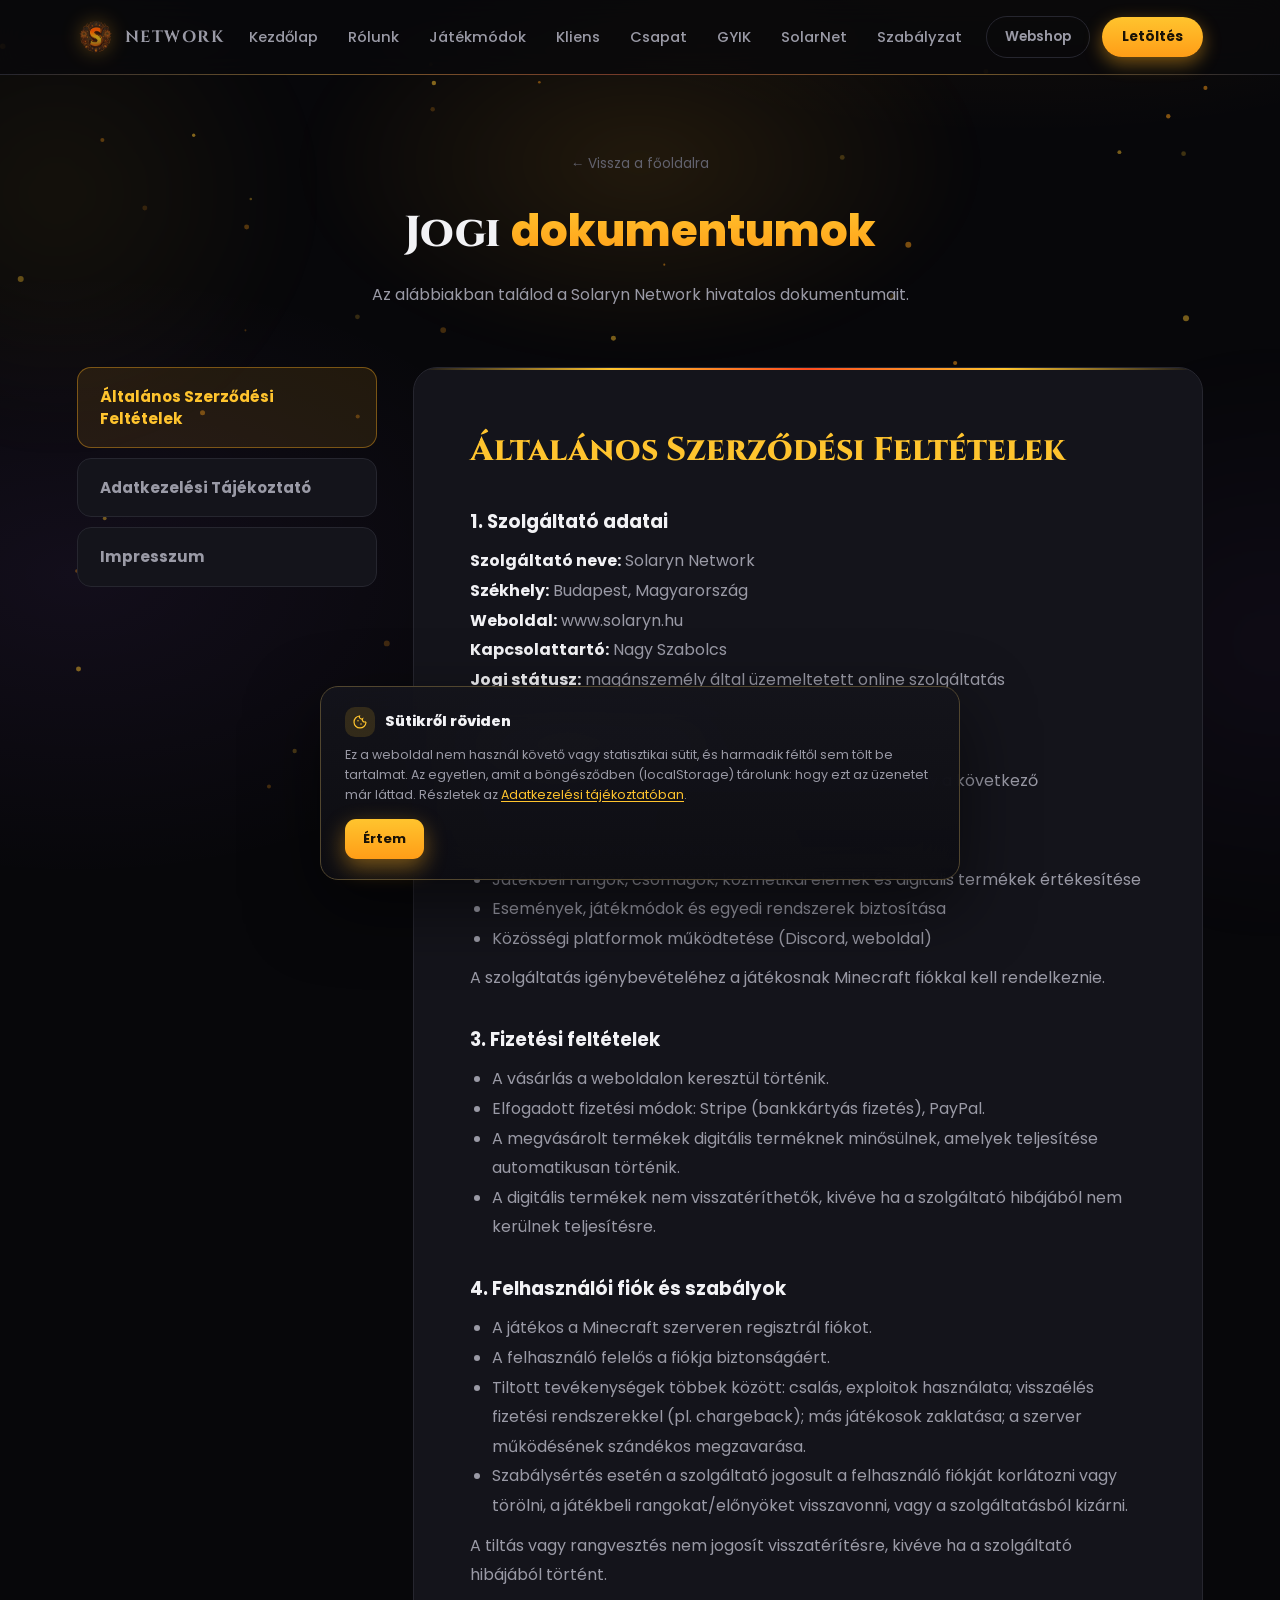
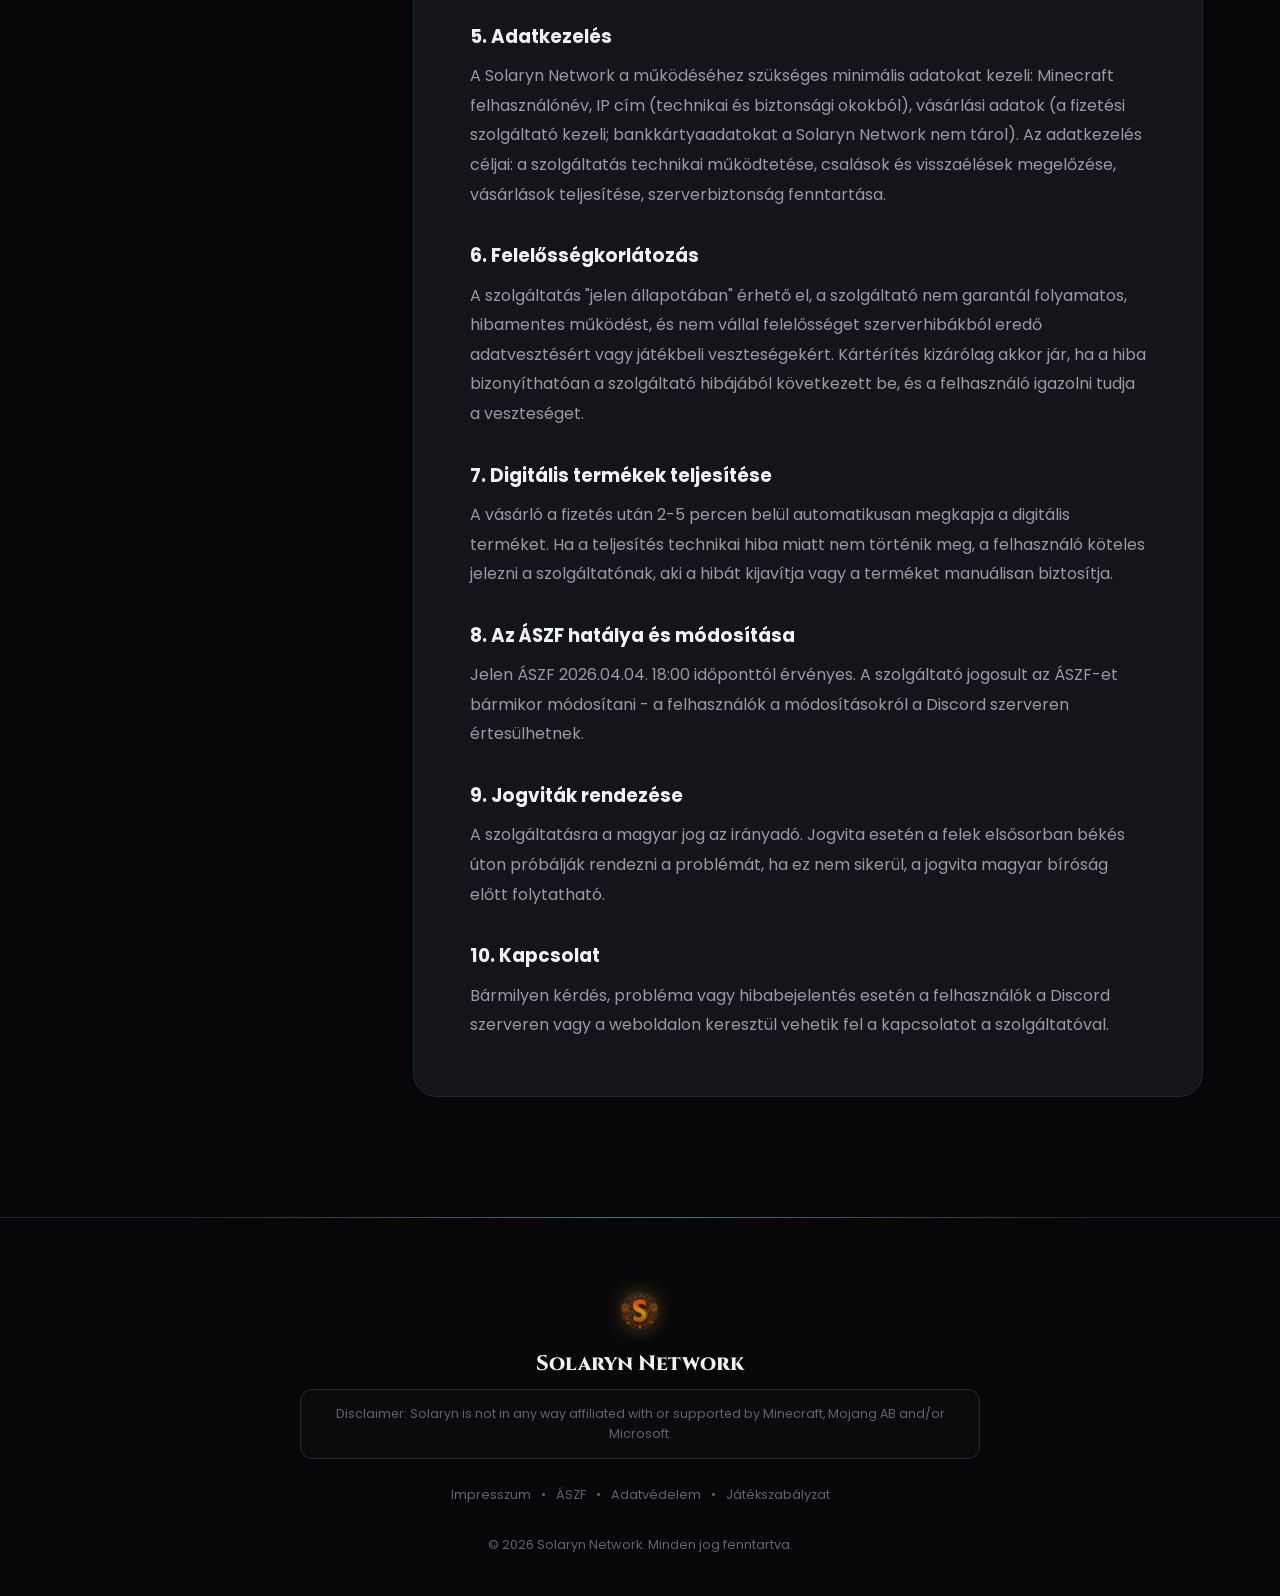
==== jogi/index.html @ 9a59a78b "Add files via upload" ====
<!DOCTYPE html>
<html lang="hu">

<head>
    <meta charset="UTF-8">
    <meta http-equiv="Content-Security-Policy" content="default-src 'self'; script-src 'self'; style-src 'self' 'unsafe-inline'; img-src 'self' data: blob: https://api.overclockgame.hu:8908; connect-src 'self' https://api.overclockgame.hu:8908; font-src 'self'; frame-src 'none'; object-src 'none'; base-uri 'self'; form-action 'self'; upgrade-insecure-requests">
    <meta name="referrer" content="strict-origin-when-cross-origin">
    <meta name="viewport" content="width=device-width, initial-scale=1.0, viewport-fit=cover">

    <title>Jogi dokumentumok - Solaryn Network</title>
    <meta name="description" content="Solaryn Network - Általános Szerződési Feltételek, Adatkezelési Tájékoztató és Impresszum.">
    <meta name="author" content="Solaryn Network">
    <meta name="theme-color" content="#07070a">
    <meta name="color-scheme" content="dark">
    <meta name="robots" content="index, follow, max-image-preview:large">
    <link rel="canonical" href="https://solaryn.hu/jogi/">

    <link rel="icon" type="image/png" href="../assets/solaryn-icon.png">
    <link rel="apple-touch-icon" href="../assets/solaryn-icon.png">
    <link rel="manifest" href="../site.webmanifest">

    <meta property="og:type" content="website">
    <meta property="og:site_name" content="Solaryn Network">
    <meta property="og:locale" content="hu_HU">
    <meta property="og:url" content="https://solaryn.hu/jogi/">
    <meta property="og:title" content="Jogi dokumentumok - Solaryn Network">
    <meta property="og:description" content="Solaryn Network - Általános Szerződési Feltételek, Adatkezelési Tájékoztató és Impresszum.">
    <meta property="og:image" content="https://solaryn.hu/assets/solaryn-wordmark.png">
    <meta property="og:image:alt" content="Solaryn Network">
    <meta name="twitter:card" content="summary_large_image">
    <meta name="twitter:title" content="Jogi dokumentumok - Solaryn Network">
    <meta name="twitter:description" content="Solaryn Network - Általános Szerződési Feltételek, Adatkezelési Tájékoztató és Impresszum.">
    <meta name="twitter:image" content="https://solaryn.hu/assets/solaryn-wordmark.png">

    <link rel="stylesheet" href="../style.css">
    <link rel="stylesheet" href="../ui.css">
    <link rel="stylesheet" href="../assets/fonts/fonts.css">
</head>

<body>
    <a class="skip-link" href="#main-content">Ugrás a tartalomra</a>
    <div class="scroll-progress"></div>
    <canvas class="particle-canvas" id="particleCanvas" aria-hidden="true"></canvas>

    <nav>
        <a href="../#kezdolap" class="logo">
            <img src="../assets/solaryn-icon.png" alt="Solaryn" class="logo-icon">
            <span class="logo-word">Network</span>
        </a>
        <ul class="nav-links">
            <li><a href="../#kezdolap">Kezdőlap</a></li>
            <li><a href="../#rolunk">Rólunk</a></li>
            <li><a href="../#jatekmodok">Játékmódok</a></li>
            <li><a href="../#kliens">Kliens</a></li>
            <li><a href="../#csapat">Csapat</a></li>
            <li><a href="../#gyik">GYIK</a></li>
            <li><a href="../solarnet/">SolarNet</a></li>
            <li><a href="../szabalyzat/">Szabályzat</a></li>
        </ul>
        <div class="nav-actions">
            <a href="https://center.solaryn.hu" class="btn-outline-nav">Webshop</a>
            <a href="../#kliens" class="btn-nav-download">Letöltés</a>
        </div>
    </nav>

    <section id="main-content" class="subpage-hero">
        <a href="../" class="back-home">← Vissza a főoldalra</a>
        <h1>Jogi <span class="highlight">dokumentumok</span></h1>
        <p>Az alábbiakban találod a Solaryn Network hivatalos dokumentumait.</p>
    </section>

    <section class="legal-page">
        <div class="legal-layout">
            <div class="legal-sidebar">
                <button class="legal-tab active" data-legal="aszf">Általános Szerződési Feltételek</button>
                <button class="legal-tab" data-legal="adatkezeles">Adatkezelési Tájékoztató</button>
                <button class="legal-tab" data-legal="impresszum">Impresszum</button>
            </div>

            <div class="card legal-card">
                <div class="legal-panel active" data-legal-panel="aszf">
                    <h3>Általános Szerződési Feltételek</h3>

                    <h4>1. Szolgáltató adatai</h4>
                    <p><b>Szolgáltató neve:</b> Solaryn Network<br><b>Székhely:</b> Budapest, Magyarország<br><b>Weboldal:</b> www.solaryn.hu<br><b>Kapcsolattartó:</b> Nagy Szabolcs<br><b>Jogi státusz:</b> magánszemély által üzemeltetett online szolgáltatás</p>

                    <h4>2. A szolgáltatás leírása</h4>
                    <p>A Solaryn Network egy online Minecraft játékszerver, amely a következő szolgáltatásokat nyújtja:</p>
                    <ul>
                        <li>Minecraft szerver elérés biztosítása</li>
                        <li>Játékbeli rangok, csomagok, kozmetikai elemek és digitális termékek értékesítése</li>
                        <li>Események, játékmódok és egyedi rendszerek biztosítása</li>
                        <li>Közösségi platformok működtetése (Discord, weboldal)</li>
                    </ul>
                    <p>A szolgáltatás igénybevételéhez a játékosnak Minecraft fiókkal kell rendelkeznie.</p>

                    <h4>3. Fizetési feltételek</h4>
                    <ul>
                        <li>A vásárlás a weboldalon keresztül történik.</li>
                        <li>Elfogadott fizetési módok: Stripe (bankkártyás fizetés), PayPal.</li>
                        <li>A megvásárolt termékek digitális terméknek minősülnek, amelyek teljesítése automatikusan történik.</li>
                        <li>A digitális termékek nem visszatéríthetők, kivéve ha a szolgáltató hibájából nem kerülnek teljesítésre.</li>
                    </ul>

                    <h4>4. Felhasználói fiók és szabályok</h4>
                    <ul>
                        <li>A játékos a Minecraft szerveren regisztrál fiókot.</li>
                        <li>A felhasználó felelős a fiókja biztonságáért.</li>
                        <li>Tiltott tevékenységek többek között: csalás, exploitok használata; visszaélés fizetési rendszerekkel (pl. chargeback); más játékosok zaklatása; a szerver működésének szándékos megzavarása.</li>
                        <li>Szabálysértés esetén a szolgáltató jogosult a felhasználó fiókját korlátozni vagy törölni, a játékbeli rangokat/előnyöket visszavonni, vagy a szolgáltatásból kizárni.</li>
                    </ul>
                    <p>A tiltás vagy rangvesztés nem jogosít visszatérítésre, kivéve ha a szolgáltató hibájából történt.</p>

                    <h4>5. Adatkezelés</h4>
                    <p>A Solaryn Network a működéséhez szükséges minimális adatokat kezeli: Minecraft felhasználónév, IP cím (technikai és biztonsági okokból), vásárlási adatok (a fizetési szolgáltató kezeli; bankkártyaadatokat a Solaryn Network nem tárol). Az adatkezelés céljai: a szolgáltatás technikai működtetése, csalások és visszaélések megelőzése, vásárlások teljesítése, szerverbiztonság fenntartása.</p>

                    <h4>6. Felelősségkorlátozás</h4>
                    <p>A szolgáltatás "jelen állapotában" érhető el, a szolgáltató nem garantál folyamatos, hibamentes működést, és nem vállal felelősséget szerverhibákból eredő adatvesztésért vagy játékbeli veszteségekért. Kártérítés kizárólag akkor jár, ha a hiba bizonyíthatóan a szolgáltató hibájából következett be, és a felhasználó igazolni tudja a veszteséget.</p>

                    <h4>7. Digitális termékek teljesítése</h4>
                    <p>A vásárló a fizetés után 2-5 percen belül automatikusan megkapja a digitális terméket. Ha a teljesítés technikai hiba miatt nem történik meg, a felhasználó köteles jelezni a szolgáltatónak, aki a hibát kijavítja vagy a terméket manuálisan biztosítja.</p>

                    <h4>8. Az ÁSZF hatálya és módosítása</h4>
                    <p>Jelen ÁSZF 2026.04.04. 18:00 időponttól érvényes. A szolgáltató jogosult az ÁSZF-et bármikor módosítani - a felhasználók a módosításokról a Discord szerveren értesülhetnek.</p>

                    <h4>9. Jogviták rendezése</h4>
                    <p>A szolgáltatásra a magyar jog az irányadó. Jogvita esetén a felek elsősorban békés úton próbálják rendezni a problémát, ha ez nem sikerül, a jogvita magyar bíróság előtt folytatható.</p>

                    <h4>10. Kapcsolat</h4>
                    <p>Bármilyen kérdés, probléma vagy hibabejelentés esetén a felhasználók a Discord szerveren vagy a weboldalon keresztül vehetik fel a kapcsolatot a szolgáltatóval.</p>
                </div>

                <div class="legal-panel" data-legal-panel="adatkezeles">
                    <h3>Adatkezelési Tájékoztató</h3>

                    <h4>1. Bevezetés</h4>
                    <p>Jelen Adatkezelési Tájékoztató célja, hogy a Solaryn Network szolgáltatásait igénybe vevő felhasználókat tájékoztassa arról, milyen adatokat kezelünk, milyen célból, milyen jogalapon, mennyi ideig, és milyen jogok illetik meg a felhasználót. A Solaryn Network a működéséhez szükséges minimális adatot kezeli.</p>

                    <h4>2. Adatkezelő adatai</h4>
                    <p><b>Adatkezelő neve:</b> Solaryn Network<br><b>Székhely:</b> Budapest, Magyarország<br><b>Weboldal:</b> www.solaryn.hu<br><b>Kapcsolattartó:</b> Nagy Szabolcs</p>

                    <h4>3. Kezelt adatok köre</h4>
                    <p><b>Technikai adatok:</b> Minecraft felhasználónév, IP cím, szervernaplók.<br><b>Vásárlási adatok:</b> vásárlás időpontja, vásárolt termék típusa, fizetési azonosító (Stripe/PayPal által biztosított).</p>
                    <p><i>A Solaryn Network nem tárol bankkártyaadatokat, azokat kizárólag a fizetési szolgáltatók (Stripe, PayPal) kezelik.</i></p>

                    <h4>4. Az adatkezelés céljai</h4>
                    <ul>
                        <li>a szolgáltatás technikai működtetése</li>
                        <li>a felhasználói fiókok azonosítása</li>
                        <li>a digitális termékek teljesítése</li>
                        <li>csalások, visszaélések és szerverbiztonsági incidensek megelőzése</li>
                        <li>hibák kivizsgálása és javítása, fizetések ellenőrzése és adminisztrációja</li>
                    </ul>
                    <p>A Solaryn Network nem használja fel az adatokat marketing célokra, és nem adja át harmadik félnek kereskedelmi célból.</p>

                    <h4>5. Az adatkezelés jogalapja</h4>
                    <p><b>Szerződés teljesítése</b> (GDPR 6. cikk (1) b)): a felhasználó és a szolgáltató közötti szolgáltatás biztosítása.<br><b>Jogszerű érdek</b> (GDPR 6. cikk (1) f)): a szerver biztonságának fenntartása, visszaélések megelőzése.</p>

                    <h4>6. Adatmegőrzési idő</h4>
                    <p>Technikai adatok: legfeljebb 90 nap. Vásárlási adatok: legfeljebb 1 év. IP címek: legfeljebb 30 nap. Jogvita vagy visszaélés gyanúja esetén az adatok megőrzési ideje meghosszabbodhat.</p>

                    <h4>7. Adatok továbbítása</h4>
                    <p>Fizetési szolgáltatók (Stripe, PayPal) - kizárólag a fizetés lebonyolításához szükséges adatokat kezelik. Hatóságok - kizárólag jogszabályi kötelezettség esetén. A Solaryn Network nem értékesít, nem ad bérbe és nem oszt meg adatot kereskedelmi célból.</p>

                    <h4>8. Adatbiztonság</h4>
                    <p>Szerverbiztonsági rendszerek, naplózás és visszaélésfigyelés, korlátozott hozzáférés, titkosított kommunikáció a fizetési szolgáltatókkal.</p>

                    <h4>9. Felhasználói jogok</h4>
                    <p>Hozzáférés, helyesbítés, törlés, korlátozás és tiltakozás joga - a kérelmeket a Discord szerveren vagy a weboldalon keresztül jelezheted.</p>

                    <h4>10. Panasz benyújtása</h4>
                    <p>Ha úgy érzed, hogy az adatkezelés nem felel meg a jogszabályoknak, panaszt tehetsz a Nemzeti Adatvédelmi és Információszabadság Hatóságnál (NAIH).</p>

                    <h4>11. Sütik és helyi tárolás</h4>
                    <p>A <b>www.solaryn.hu</b> weboldal nem használ követő, statisztikai vagy hirdetési célú sütit, és harmadik féltől sem tölt be tartalmat (a betűkészletek is a saját szerverünkről érkeznek). Az egyetlen, amit a böngésződben, a saját eszközödön tárolunk: hogy a süti-tájékoztató sávot már bezártad-e (böngésző <i>localStorage</i>, nem hagyja el az eszközödet, nem küldjük el sehová). Ez bármikor törölhető a böngésződ beállításaiból, ez esetben a tájékoztató sáv a következő látogatáskor újra megjelenik.</p>
                    <p>A SolarCenter (center.solaryn.hu) játékosportál ettől függetlenül, saját süti-kezeléssel működik - annak részleteit a SolarCenter felületén, a lábléc "Süti beállítások" pontjában találod.</p>

                    <h4>12. A Tájékoztató módosítása</h4>
                    <p>A Solaryn Network fenntartja a jogot, hogy a jelen Adatkezelési Tájékoztatót bármikor módosítsa. A módosításokról a felhasználók a Discord szerveren értesülhetnek.</p>
                </div>

                <div class="legal-panel" data-legal-panel="impresszum">
                    <h3>Impresszum</h3>

                    <h4>Üzemeltető adatai</h4>
                    <p><b>Üzemeltető neve:</b> Solaryn Network<br><b>Képviselő:</b> Nagy Szabolcs<br><b>Székhely:</b> Budapest, Magyarország<br><b>Weboldal:</b> www.solaryn.hu<br><b>Kapcsolat:</b> Discord szerveren keresztül</p>
                    <p>A Solaryn Network magánszemély által üzemeltetett online szolgáltatás és Minecraft játékszerver.</p>

                    <h4>Kapcsolattartás</h4>
                    <p>A felhasználók Discord szerveren vagy a weboldalon keresztüli üzenetküldéssel vehetik fel a kapcsolatot az üzemeltetővel, aki a beérkező megkeresésekre ésszerű időn belül válaszol.</p>

                    <h4>A szolgáltatás jellege</h4>
                    <p>A Solaryn Network egy online Minecraft játékszerver, amely digitális termékeket, rangokat, csomagokat és egyéb játékbeli szolgáltatásokat kínál.</p>

                    <h4>Felelősség</h4>
                    <p>Az üzemeltető mindent megtesz a weboldal és a szerver zavartalan működéséért, azonban a szolgáltatás esetleges hibáiért, leállásaiért vagy adatvesztésért felelősséget nem vállal, kivéve ha a hiba bizonyíthatóan az üzemeltető hibájából ered.</p>

                    <h4>Jognyilatkozat</h4>
                    <p>A weboldalon és a szerveren található tartalmak a Solaryn Network tulajdonát képezik. A tartalmak másolása, terjesztése vagy felhasználása kizárólag az üzemeltető engedélyével lehetséges.</p>

                    <h4>Jogviták rendezése</h4>
                    <p>A szolgáltatásra a magyar jog az irányadó. Jogvita esetén a felek elsősorban békés úton próbálják rendezni a problémát.</p>
                </div>
            </div>
        </div>
    </section>

    <footer>
        <div class="footer-content">
            <img src="../assets/solaryn-icon.png" alt="Solaryn" class="footer-logo-icon">
            <div class="footer-logo">Solaryn Network</div>
            <div class="legal-disclaimer">
                Disclaimer: Solaryn is not in any way affiliated with or supported by Minecraft, Mojang AB and/or
                Microsoft.
            </div>
            <div class="footer-legal-links">
                <a href="#impresszum">Impresszum</a>
                <span class="footer-legal-sep">•</span>
                <a href="#aszf">ÁSZF</a>
                <span class="footer-legal-sep">•</span>
                <a href="#adatkezeles">Adatvédelem</a>
                <span class="footer-legal-sep">•</span>
                <a href="../szabalyzat/">Játékszabályzat</a>
            </div>
            <div class="footer-copy">© 2026 Solaryn Network. Minden jog fenntartva.</div>
        </div>
    </footer>

    <script src="../script.js" defer></script>
    <script src="../ui.js" defer></script>
    <script src="../legal-tabs.js"></script>
</body>

</html>
---- style.css ----
:root {
    --bg: #07070a;
    --bg-2: #0d0d12;
    --panel: #14141b;
    --panel-2: #1b1b24;
    --line: #26262f;
    --text: #f2f2f5;
    --text-dim: #9a9aa6;
    --text-faint: #62626e;
    --gold: #ffc42e;
    --gold-2: #ff9d17;
    --gold-glow: rgba(255, 176, 32, 0.45);
    --orange: #ff7a3d;
    --orange-2: #ff4d1f;
    --orange-glow: rgba(255, 90, 30, 0.45);
    --discord: #5865f2;
    --font-display: 'Cinzel', 'Poppins', serif;

    --acc-kingdoms: #ffc42e;
    --acc-kingdoms-glow: rgba(255, 196, 46, 0.35);
    --acc-momentum: #ff5a3d;
    --acc-momentum-glow: rgba(255, 90, 61, 0.35);
    --acc-elyvientrum: #b06bff;
    --acc-elyvientrum-glow: rgba(176, 107, 255, 0.35);
    --acc-foci: #35d488;
    --acc-foci-glow: rgba(53, 212, 136, 0.35);
}

* { margin: 0; padding: 0; box-sizing: border-box; font-family: 'Poppins', sans-serif; }

html, body { min-height: 100%; }
body {
    background:
        radial-gradient(1200px 650px at 80% -8%, rgba(255, 160, 30, 0.13), transparent 60%),
        radial-gradient(900px 550px at 6% 18%, rgba(176, 107, 255, 0.07), transparent 55%),
        radial-gradient(900px 500px at 12% 120%, rgba(255, 190, 60, 0.06), transparent 55%),
        var(--bg);
    color: var(--text);
    line-height: 1.6;
    overflow-x: hidden;
}

a { color: inherit; }
img { max-width: 100%; display: block; }
::selection { background: var(--gold-2); color: #1a1206; }

.scroll-progress {
    position: fixed; top: 0; left: 0; height: 3px; width: 0%;
    background: linear-gradient(90deg, var(--gold), var(--orange-2));
    box-shadow: 0 0 12px var(--gold-glow);
    z-index: 200; transition: width 0.1s linear;
}

.particle-canvas { position: fixed; inset: 0; width: 100%; height: 100%; pointer-events: none; z-index: 0; }

nav, header, .stats, .info-section, .gamemodes-section, .client-section, .faq-section, footer {
    position: relative; z-index: 1;
}

nav {
    display: flex; justify-content: space-between; align-items: center;
    padding: 16px 6%; background: rgba(8, 8, 11, 0.75);
    backdrop-filter: blur(14px); -webkit-backdrop-filter: blur(14px);
    position: fixed; top: 0; width: 100%; z-index: 100;
    border-bottom: 1px solid var(--line);
}
nav::after {
    content: ''; position: absolute; left: 0; right: 0; bottom: -1px; height: 1px;
    background: linear-gradient(90deg, transparent, var(--gold-glow) 25%, var(--orange-glow) 50%, var(--gold-glow) 75%, transparent);
    opacity: .8;
}
.logo { display: flex; align-items: center; gap: 10px; text-decoration: none; }
.logo-icon { width: 38px; height: 38px; filter: drop-shadow(0 0 10px var(--gold-glow)); transition: filter .25s, transform .25s; }
.logo:hover .logo-icon { filter: drop-shadow(0 0 16px var(--gold-glow)); transform: rotate(-6deg) scale(1.05); }
.logo-word {
    font-family: var(--font-display); font-size: 1.02rem; font-weight: 700; letter-spacing: 1.5px; text-transform: uppercase;
    color: var(--text-dim);
}
.nav-links { display: flex; list-style: none; gap: 30px; }
.nav-links a { text-decoration: none; color: var(--text-dim); font-size: 0.92rem; font-weight: 500; transition: color 0.2s; }
.nav-links a:hover { color: var(--gold); }
.nav-actions { display: flex; align-items: center; gap: 12px; }
.btn-outline-nav {
    padding: 9px 18px; border-radius: 999px; border: 1px solid var(--line);
    color: var(--text-dim); text-decoration: none; font-size: 0.85rem; font-weight: 600;
    transition: border-color 0.2s, color 0.2s;
}
.btn-outline-nav:hover { border-color: var(--gold-2); color: var(--gold); }
.btn-nav-download {
    position: relative; overflow: hidden;
    padding: 9px 20px; border-radius: 999px; text-decoration: none;
    font-size: 0.85rem; font-weight: 700; color: #1a1206;
    background: linear-gradient(180deg, var(--gold), var(--gold-2));
    box-shadow: 0 6px 18px var(--gold-glow);
    transition: filter 0.2s, transform 0.15s;
}
.btn-nav-download:hover { filter: brightness(1.06); transform: translateY(-1px); }

@media (max-width: 900px) {
    .nav-links { display: none; }
}

.hero {
    min-height: 100vh; display: flex; align-items: center; justify-content: center;
    text-align: center; position: relative; isolation: isolate;
    background-size: cover; background-position: center 65%;
    padding: 100px 20px 60px;
}

.hero-bg-lobby {
    background-image: url('assets/lobby.jpg');
    background-image: image-set(url('assets/lobby.webp') type('image/webp'), url('assets/lobby.jpg') type('image/jpeg'));
}
.hero-overlay {
    position: absolute; inset: 0; z-index: 0;
    background:
        linear-gradient(180deg, rgba(7,7,10,.5) 0%, rgba(7,7,10,.8) 55%, var(--bg) 100%),
        linear-gradient(90deg, rgba(7,7,10,.5) 0%, rgba(7,7,10,.1) 40%, rgba(7,7,10,.1) 60%, rgba(7,7,10,.5) 100%);
}

.hero-glow { position: absolute; inset: 0; z-index: 1; overflow: hidden; pointer-events: none; }
.hero-glow::before, .hero-glow::after {
    content: ''; position: absolute; border-radius: 50%; filter: blur(80px); opacity: .55;
}
.hero-glow::before {
    width: 46vw; height: 46vw; max-width: 620px; max-height: 620px;
    background: radial-gradient(circle, var(--gold-glow), transparent 70%);
    top: -12%; right: -8%; animation: heroGlowDrift 14s ease-in-out infinite;
}
.hero-glow::after {
    width: 38vw; height: 38vw; max-width: 520px; max-height: 520px;
    background: radial-gradient(circle, var(--acc-elyvientrum-glow), transparent 70%);
    bottom: -14%; left: -6%; animation: heroGlowDrift 18s ease-in-out infinite reverse;
}
@keyframes heroGlowDrift {
    0%, 100% { transform: translate(0, 0) scale(1); }
    50% { transform: translate(-4%, 5%) scale(1.12); }
}
.hero-content { position: relative; z-index: 2; max-width: 720px; }
.badge {
    position: relative;
    background: rgba(255, 176, 32, 0.12); border: 1px solid rgba(255,176,32,.4); color: var(--gold);
    padding: 6px 18px; border-radius: 999px; font-weight: 600; display: inline-block;
    margin-bottom: 26px; font-size: 0.82rem; letter-spacing: 0.3px;
}
.hero-wordmark { width: min(560px, 80vw); margin: 0 auto 22px; filter: drop-shadow(0 10px 46px rgba(255,140,20,.3)); }
.hero-content p {
    color: var(--text-dim); font-size: 1.08rem; max-width: 560px; margin: 0 auto 36px;
}
.hero-actions { display: flex; align-items: center; justify-content: center; gap: 18px; flex-wrap: wrap; }

.scroll-cue {
    position: absolute; bottom: 26px; left: 50%; transform: translateX(-50%); z-index: 2;
    color: var(--text-faint); opacity: .8; animation: scrollCueBounce 2.2s ease-in-out infinite;
}
@keyframes scrollCueBounce {
    0%, 100% { transform: translate(-50%, 0); opacity: .5; }
    50% { transform: translate(-50%, 8px); opacity: .9; }
}

.ip-container {
    background: var(--panel); border: 1px solid var(--line); border-radius: 14px;
    padding: 12px 26px; cursor: pointer; transition: border-color 0.2s, transform 0.15s;
    text-align: left;
}
.ip-container:hover { border-color: var(--gold-2); transform: translateY(-2px); }
.ip-label { display: block; font-size: 0.68rem; text-transform: uppercase; letter-spacing: 0.8px; color: var(--text-faint); margin-bottom: 2px; }
#ip-text { font-weight: 700; font-size: 1.05rem; color: var(--gold); }

.btn-glow-download {
    position: relative; overflow: hidden;
    display: inline-flex; align-items: center; gap: 10px;
    padding: 14px 28px; border-radius: 14px; border: none; cursor: pointer; text-decoration: none;
    font-weight: 700; font-size: 0.95rem; color: #1a1206;
    background: linear-gradient(180deg, var(--gold), var(--gold-2));
    box-shadow: 0 10px 30px var(--gold-glow);
    transition: filter 0.2s, transform 0.15s, box-shadow 0.2s;
}
.btn-glow-download:hover { filter: brightness(1.06); transform: translateY(-2px); box-shadow: 0 14px 38px var(--gold-glow); }
.btn-glow-download:active { transform: translateY(0); }

.btn-glow-download::before, .btn-nav-download::before {
    content: ''; position: absolute; top: 0; left: -60%; width: 40%; height: 100%;
    background: linear-gradient(115deg, transparent, rgba(255,255,255,.45), transparent);
    transform: skewX(-20deg); transition: left .55s ease;
}
.btn-glow-download:hover::before, .btn-nav-download:hover::before { left: 130%; }

.stats {
    display: flex; justify-content: space-around; padding: 46px 10%;
    background: linear-gradient(180deg, var(--panel), var(--bg-2));
    margin: -60px 10% 0; border-radius: 22px;
    box-shadow: 0 30px 80px rgba(0,0,0,.5);
    border: 1px solid var(--line); position: relative; overflow: hidden;
    flex-wrap: wrap; gap: 20px;
}
.stats::before {
    content: ''; position: absolute; top: 0; left: 0; right: 0; height: 2px;
    background: linear-gradient(90deg, transparent, var(--gold), var(--orange-2), var(--gold), transparent);
}
.stat-item { text-align: center; position: relative; }
.stat-item:not(:last-child)::after {
    content: ''; position: absolute; right: -20px; top: 10%; bottom: 10%; width: 1px;
    background: var(--line);
}
.stat-item h2 {
    background: linear-gradient(180deg, var(--gold), var(--gold-2));
    -webkit-background-clip: text; background-clip: text; color: transparent;
    font-family: var(--font-display); font-size: 2.5rem; font-weight: 800;
}
.stat-item p { color: var(--text-dim); font-size: 0.9rem; margin-top: 4px; }

.info-section { padding: 130px 10% 90px; }
.info-text h2 { font-family: var(--font-display); font-size: 2.5rem; font-weight: 800; margin-bottom: 18px; }
.info-text > p { color: var(--text-dim); font-size: 1.05rem; max-width: 760px; margin-bottom: 46px; }
.highlight {
    background: linear-gradient(180deg, var(--gold), var(--gold-2));
    -webkit-background-clip: text; background-clip: text; color: transparent;
}
.feature-grid {
    display: grid; grid-template-columns: repeat(auto-fit, minmax(280px, 1fr)); gap: 26px;
}
.feature-item {
    display: flex; gap: 18px; align-items: flex-start;
    padding: 18px; margin: -18px; border-radius: 18px;
    transition: background .25s, transform .25s;
}
.feature-item:hover { background: rgba(255,255,255,.03); transform: translateY(-3px); }
.feature-icon {
    width: 52px; height: 52px; flex-shrink: 0; border-radius: 14px; font-size: 1.4rem;
    background: rgba(255,176,32,.10); border: 1px solid rgba(255,176,32,.22);
    display: flex; align-items: center; justify-content: center;
    transition: transform .3s, box-shadow .3s;
}
.feature-item:hover .feature-icon { transform: scale(1.1) rotate(-6deg); box-shadow: 0 0 22px var(--gold-glow); }
.feature-title { font-weight: 700; font-size: 1.02rem; margin-bottom: 6px; }
.feature-desc { color: var(--text-dim); font-size: 0.92rem; line-height: 1.65; }

.gamemodes-section { padding: 40px 10% 100px; text-align: center; }
.section-title {
    font-family: var(--font-display); font-size: 2.5rem; font-weight: 800; margin-bottom: 16px;
    position: relative; display: inline-block;
}
.section-title::after {
    content: ''; position: absolute; left: 50%; bottom: -14px; transform: translateX(-50%);
    width: 64px; height: 3px; border-radius: 2px;
    background: linear-gradient(90deg, var(--gold), var(--orange-2));
    box-shadow: 0 0 14px var(--gold-glow);
}
.section-subtitle { color: var(--text-dim); font-size: 1.02rem; margin: 26px 0 60px; }

.gamemode-row {
    --acc: var(--gold); --acc-glow: var(--gold-glow);
    display: grid; grid-template-columns: 1.1fr 1fr; gap: 50px; align-items: center;
    text-align: left; margin-bottom: 90px;
    position: relative;
}
.gamemode-row::before {
    content: ''; position: absolute; top: 50%; left: 50%; transform: translate(-50%, -50%);
    width: 70%; height: 140%; max-width: 900px;
    background: radial-gradient(ellipse at center, var(--acc-glow), transparent 68%);
    opacity: .35; filter: blur(10px); z-index: -1; pointer-events: none;
}
.gamemode-row:last-child { margin-bottom: 0; }
.gamemode-row.reverse { direction: rtl; }
.gamemode-row.reverse > * { direction: ltr; }
.gamemode-row.accent-kingdoms { --acc: var(--acc-kingdoms); --acc-glow: var(--acc-kingdoms-glow); }
.gamemode-row.accent-momentum { --acc: var(--acc-momentum); --acc-glow: var(--acc-momentum-glow); }
.gamemode-row.accent-elyvientrum { --acc: var(--acc-elyvientrum); --acc-glow: var(--acc-elyvientrum-glow); }
.gamemode-row.accent-foci { --acc: var(--acc-foci); --acc-glow: var(--acc-foci-glow); }

.gamemode-image { position: relative; border-radius: 20px; }
.gamemode-image img {
    width: 100%; height: 340px; object-fit: cover; border-radius: 20px;
    border: 1px solid var(--line);
    box-shadow: 0 20px 50px rgba(0,0,0,.5);
    transition: transform 0.4s, box-shadow .4s;
}
.gamemode-image::after {
    content: ''; position: absolute; inset: 0; border-radius: 20px; pointer-events: none;
    background: linear-gradient(180deg, transparent 55%, color-mix(in srgb, var(--acc) 25%, transparent) 100%);
    opacity: 0; transition: opacity .4s;
}
.gamemode-image:hover img { transform: scale(1.035); box-shadow: 0 24px 60px var(--acc-glow); }
.gamemode-image:hover::after { opacity: 1; }
.gamemode-icon {
    width: 54px; height: 54px; display: flex; align-items: center; justify-content: center;
    font-size: 1.7rem; margin-bottom: 16px; border-radius: 14px;
    background: color-mix(in srgb, var(--acc) 14%, transparent);
    border: 1px solid color-mix(in srgb, var(--acc) 40%, transparent);
    box-shadow: 0 0 22px var(--acc-glow);
}
.gamemode-text h3 { font-family: var(--font-display); font-size: 1.85rem; font-weight: 700; margin-bottom: 16px; color: var(--acc); }
.gamemode-text p { color: var(--text-dim); font-size: 0.98rem; line-height: 1.75; }

@media (max-width: 900px) {
    .gamemode-row, .gamemode-row.reverse { grid-template-columns: 1fr; direction: ltr; }
    .gamemode-image img { height: 240px; }
}

.client-section {
    padding: 100px 10%; text-align: center; position: relative; overflow: hidden;
    background: linear-gradient(180deg, transparent, rgba(255,176,32,.05) 40%, transparent);
    border-top: 1px solid var(--line); border-bottom: 1px solid var(--line);
}
.client-section::before {
    content: ''; position: absolute; top: 50%; left: 50%; transform: translate(-50%, -50%);
    width: 900px; height: 500px; max-width: 140%;
    background: radial-gradient(ellipse at center, var(--gold-glow), transparent 70%);
    opacity: .18; filter: blur(30px); pointer-events: none;
}
.client-inner { position: relative; max-width: 760px; margin: 0 auto; }
.client-warning {
    max-width: 640px; margin: 0 auto 40px;
    background: rgba(255,90,60,.06); border: 1px solid rgba(255,90,60,.25);
    border-radius: 14px; padding: 16px 22px; color: var(--text-dim); font-size: 0.95rem;
}
.client-warning strong { color: var(--orange); }
.btn-download-big { padding: 18px 34px; font-size: 1.05rem; border-radius: 16px; }

.client-steps {
    display: grid; grid-template-columns: repeat(3, 1fr); gap: 24px; margin-top: 60px;
}
.client-step {
    background: var(--panel); border: 1px solid var(--line); border-radius: 16px;
    padding: 26px 20px; transition: transform .25s, border-color .25s, box-shadow .25s;
}
.client-step:hover { transform: translateY(-5px); border-color: rgba(255,176,32,.35); box-shadow: 0 16px 34px rgba(0,0,0,.35); }
.client-step-num {
    width: 34px; height: 34px; border-radius: 50%; margin: 0 auto 14px;
    background: linear-gradient(180deg, var(--gold), var(--gold-2)); color: #1a1206;
    font-weight: 800; display: flex; align-items: center; justify-content: center;
    box-shadow: 0 0 0 4px rgba(255,176,32,.12);
}
.client-step-title { font-weight: 700; margin-bottom: 6px; }
.client-step-desc { color: var(--text-dim); font-size: 0.87rem; }

@media (max-width: 760px) {
    .client-steps { grid-template-columns: 1fr; }
}

.faq-section { padding: 40px 10% 110px; }
.faq-section .section-title { text-align: center; }
.faq-container { max-width: 800px; margin: 0 auto; }
.faq-item {
    background: var(--panel); border: 1px solid var(--line); border-radius: 14px;
    margin-bottom: 14px; overflow: hidden;
}
.faq-question {
    width: 100%; display: flex; align-items: center; justify-content: space-between; gap: 14px;
    background: none; border: none; cursor: pointer; text-align: left;
    padding: 20px 24px; color: var(--text); font-size: 1rem; font-weight: 600; font-family: inherit;
}
.faq-arrow { color: var(--gold); font-size: 1.3rem; transition: transform 0.25s; flex-shrink: 0; }
.faq-item.open .faq-arrow { transform: rotate(180deg); }
.faq-answer {
    max-height: 0; overflow: hidden; transition: max-height 0.3s ease, padding 0.3s ease;
    padding: 0 24px;
}
.faq-item.open .faq-answer { max-height: 240px; padding: 0 24px 22px; }
.faq-answer p { color: var(--text-dim); font-size: 0.93rem; line-height: 1.7; }

footer { padding: 70px 10% 40px; text-align: center; border-top: 1px solid var(--line); position: relative; }
footer::before {
    content: ''; position: absolute; top: -1px; left: 15%; right: 15%; height: 1px;
    background: linear-gradient(90deg, transparent, var(--gold-glow), transparent);
}
.footer-logo-icon { width: 46px; height: 46px; margin: 0 auto 14px; filter: drop-shadow(0 0 10px var(--gold-glow)); }
.footer-logo { font-family: var(--font-display); font-size: 1.3rem; font-weight: 800; margin-bottom: 8px; }
.footer-content p { color: var(--text-dim); font-size: 0.92rem; }
.socials { margin-top: 22px; display: flex; align-items: center; justify-content: center; gap: 10px; flex-wrap: wrap; }
.socials a {
    color: var(--text-dim); text-decoration: none; font-weight: 600; font-size: 0.86rem;
    padding: 8px 18px; border-radius: 999px; border: 1px solid var(--line);
    transition: color 0.2s, border-color .2s, transform .2s, background .2s;
}
.socials a:hover { color: var(--gold); border-color: rgba(255,176,32,.4); background: rgba(255,176,32,.08); transform: translateY(-2px); }
.socials-sep { display: none; }
.footer-copy { margin-top: 30px; color: var(--text-faint); font-size: 0.8rem; }

@media (max-width: 640px) {
    .hero-content p { font-size: 0.95rem; }
    .stats { flex-direction: column; padding: 34px 8%; }
    .info-section, .gamemodes-section, .client-section, .faq-section { padding-left: 6%; padding-right: 6%; }
}

.reveal {
    opacity: 0; transform: translateY(32px);
    transition: opacity .8s cubic-bezier(.16,.84,.44,1), transform .8s cubic-bezier(.16,.84,.44,1);
    transition-delay: var(--reveal-delay, 0s);
}
.reveal.visible { opacity: 1; transform: translateY(0); }

.faq-item.reveal:nth-child(1) { --reveal-delay: 0s; }
.faq-item.reveal:nth-child(2) { --reveal-delay: .06s; }
.faq-item.reveal:nth-child(3) { --reveal-delay: .12s; }
.faq-item.reveal:nth-child(4) { --reveal-delay: .18s; }
.faq-item.reveal:nth-child(5) { --reveal-delay: .24s; }
.faq-item.reveal:nth-child(6) { --reveal-delay: .3s; }
.faq-item.reveal:nth-child(7) { --reveal-delay: .36s; }
.faq-item.reveal:nth-child(8) { --reveal-delay: .42s; }
.team-card.reveal:nth-child(1) { --reveal-delay: 0s; }
.team-card.reveal:nth-child(2) { --reveal-delay: .12s; }
.team-card.reveal:nth-child(3) { --reveal-delay: .24s; }

@media (prefers-reduced-motion: reduce) {
    .reveal { opacity: 1; transform: none; transition: none; }

    .hero-anim, .badge-pulse, .wordmark-float {
        animation: none !important;
        opacity: 1 !important;
        transform: none !important;
    }
}

.hero-anim { animation: heroIn .9s cubic-bezier(.16,.84,.44,1) both; }
@keyframes heroIn { from { opacity: 0; transform: translateY(22px); } to { opacity: 1; transform: translateY(0); } }
.badge-pulse { animation: badgePulse 2.8s ease-in-out infinite; }
@keyframes badgePulse {
    0%, 100% { box-shadow: 0 0 0 0 rgba(255,176,32,.25); }
    50% { box-shadow: 0 0 0 8px rgba(255,176,32,0); }
}
.wordmark-float { animation: wordmarkFloat 5s ease-in-out infinite; }
@keyframes wordmarkFloat {
    0%, 100% { transform: translateY(0); }
    50% { transform: translateY(-8px); }
}

.nav-links a, .btn-outline-nav, .btn-nav-download, .feature-item, .gamemode-image img,
.client-step, .faq-item, .pill-link, .team-card {
    transition-timing-function: cubic-bezier(.16,.84,.44,1);
}

.team-section { padding: 20px 10% 110px; text-align: center; }
.team-grid {
    display: grid; grid-template-columns: repeat(auto-fit, minmax(230px, 1fr)); gap: 26px;
    max-width: 900px; margin: 0 auto;
}
.team-card {
    position: relative; overflow: hidden;
    background: var(--panel); border: 1px solid var(--line); border-radius: 20px;
    padding: 26px 20px 24px; transition: transform .25s, border-color .25s, box-shadow .25s;
}
.team-card::before {
    content: ''; position: absolute; top: 0; left: 0; right: 0; height: 3px;
    background: linear-gradient(90deg, var(--gold), var(--orange-2));
    opacity: 0; transition: opacity .25s;
}
.team-card:hover { transform: translateY(-6px); border-color: var(--gold-2); box-shadow: 0 18px 40px rgba(0,0,0,.4); }
.team-card:hover::before { opacity: 1; }
.team-card canvas { margin: 0 auto 16px; border-radius: 14px; background: var(--panel-2); border: 1px solid var(--line); cursor: grab; }
.team-card canvas:active { cursor: grabbing; }
.team-card-name { font-weight: 800; font-size: 1.05rem; }
.team-card-role {
    display: inline-block; margin-top: 6px; padding: 3px 14px; border-radius: 999px;
    background: rgba(255,176,32,.1); border: 1px solid rgba(255,176,32,.25);
    color: var(--gold); font-size: 0.72rem; font-weight: 700; text-transform: uppercase; letter-spacing: .5px;
}

.legal-disclaimer {
    max-width: 680px; margin: 0 auto 26px; padding: 14px 20px;
    border: 1px solid var(--line); border-radius: 12px; background: rgba(255,255,255,.02);
    color: var(--text-faint); font-size: 0.78rem; line-height: 1.6;
}
.footer-legal-links { margin-top: 16px; display: flex; align-items: center; justify-content: center; gap: 10px; flex-wrap: wrap; }
.footer-legal-links a { color: var(--text-faint); text-decoration: none; font-size: 0.8rem; transition: color .2s; }
.footer-legal-links a:hover { color: var(--gold); }
.footer-legal-sep { color: var(--text-faint); font-size: 0.8rem; }

.subpage-hero { padding: 150px 10% 60px; text-align: center; position: relative; overflow: hidden; }
.subpage-hero::before {
    content: ''; position: absolute; top: -10%; left: 50%; transform: translateX(-50%);
    width: 700px; height: 400px; max-width: 130%;
    background: radial-gradient(ellipse at center, var(--gold-glow), transparent 70%);
    opacity: .25; filter: blur(20px); pointer-events: none; z-index: 0;
}
.subpage-hero > * { position: relative; z-index: 1; }
.subpage-hero h1 { font-family: var(--font-display); font-size: 2.7rem; font-weight: 800; }
.subpage-hero p { color: var(--text-dim); margin-top: 14px; max-width: 640px; margin-left: auto; margin-right: auto; }
.back-home {
    display: inline-flex; align-items: center; gap: 8px; color: var(--text-faint); text-decoration: none;
    font-size: 0.85rem; margin-bottom: 22px; transition: color .2s;
}
.back-home:hover { color: var(--gold); }

.legal-page { padding: 0 6% 120px; max-width: 1300px; margin: 0 auto; }
.legal-layout { display: grid; grid-template-columns: 300px 1fr; gap: 36px; align-items: start; }
.legal-sidebar {
    position: sticky; top: 110px; display: flex; flex-direction: column; gap: 10px;
}
.legal-tab {
    text-align: left; padding: 18px 22px; border-radius: 14px; border: 1px solid var(--line);
    background: var(--panel); color: var(--text-dim); font-weight: 700; font-size: 0.95rem;
    cursor: pointer; font-family: inherit; transition: all .2s; line-height: 1.4;
}
.legal-tab.active, .legal-tab:hover { background: rgba(255,176,32,.1); color: var(--gold); border-color: rgba(255,176,32,.4); }
.legal-card {
    background: var(--panel); border: 1px solid var(--line); border-radius: 24px; padding: 56px;
    position: relative; overflow: hidden;
}
.legal-card::before {
    content: ''; position: absolute; top: 0; left: 0; right: 0; height: 2px;
    background: linear-gradient(90deg, transparent, var(--gold), var(--orange-2), var(--gold), transparent);
}
.legal-panel { display: none; }
.legal-panel.active { display: block; }
.legal-panel h3 { font-family: var(--font-display); font-size: 2.05rem; font-weight: 800; margin-bottom: 30px; color: var(--gold); }
.legal-panel h4 { font-size: 1.15rem; font-weight: 700; margin: 32px 0 10px; }
.legal-panel h4:first-of-type { margin-top: 0; }
.legal-panel p, .legal-panel ul { color: var(--text-dim); font-size: 1rem; line-height: 1.85; }
.legal-panel ul { padding-left: 22px; margin: 10px 0; }
.legal-panel b { color: var(--text); }

.rules-warning {
    display: flex; gap: 16px; align-items: flex-start;
    max-width: 1000px; margin: 0 auto 40px; padding: 22px 28px;
    background: rgba(255, 77, 31, 0.08); border: 1px solid rgba(255, 90, 30, 0.35);
    border-radius: 16px; text-align: left;
}
.rules-warning-icon { font-size: 1.6rem; line-height: 1; flex-shrink: 0; }
.rules-warning b { color: var(--orange); display: block; margin-bottom: 4px; font-size: 1.02rem; }
.rules-warning p { color: var(--text-dim); font-size: 0.94rem; line-height: 1.6; margin: 0; }
.rules-list { list-style: none; padding: 0; margin: 14px 0 26px; display: flex; flex-direction: column; gap: 10px; }
.rules-list li {
    position: relative; padding: 12px 18px 12px 46px; border-radius: 12px;
    background: rgba(255,255,255,.02); border: 1px solid var(--line);
    color: var(--text-dim); font-size: 0.96rem; line-height: 1.6;
}
.rules-list li::before {
    content: attr(data-n); position: absolute; left: 14px; top: 50%; transform: translateY(-50%);
    width: 22px; height: 22px; border-radius: 50%; font-size: 0.72rem; font-weight: 800;
    background: rgba(255,176,32,.14); color: var(--gold); border: 1px solid rgba(255,176,32,.3);
    display: flex; align-items: center; justify-content: center;
}
.rules-list li strong { color: var(--text); }

@media (max-width: 900px) {
    .legal-layout { grid-template-columns: 1fr; }
    .legal-sidebar { position: static; flex-direction: row; overflow-x: auto; }
    .legal-card { padding: 32px 24px; }
}

.solarnet-hero { padding-bottom: 90px; }
.solarnet-hero-title { font-family: var(--font-display); font-size: 3rem; font-weight: 800; line-height: 1.2; max-width: 780px; margin: 0 auto; }
.solarnet-hero-sub { font-size: 1.25rem !important; max-width: 700px !important; color: var(--text-dim); margin: 18px auto 0 !important; }

.solarnet-cta { text-align: center; padding: 10px 6% 70px; }
.solarnet-benefits { padding: 20px 6% 30px; max-width: 1280px; margin: 0 auto; }
.solarnet-benefit-grid { display: grid; grid-template-columns: repeat(auto-fit, minmax(460px, 1fr)); gap: 30px; }
.solarnet-benefit-card {
    background: var(--panel); border: 1px solid var(--line); border-radius: 22px; padding: 44px 40px;
    transition: transform .25s, border-color .25s;
}
.solarnet-benefit-card:hover { transform: translateY(-6px); border-color: var(--gold-2); }
.solarnet-benefit-icon { font-size: 2.8rem; margin-bottom: 18px; }
.solarnet-benefit-tag {
    display: inline-block; padding: 4px 14px; border-radius: 999px; font-size: 0.72rem; font-weight: 800;
    text-transform: uppercase; letter-spacing: .6px; color: #1a1206;
    background: linear-gradient(180deg, var(--gold), var(--gold-2)); margin-bottom: 16px;
}
.solarnet-benefit-card h3 { font-size: 1.5rem; font-weight: 800; margin-bottom: 16px; }
.solarnet-benefit-card p { color: var(--text-dim); font-size: 1.05rem; line-height: 1.8; }

.solarnet-conditions { padding: 90px 6%; max-width: 1100px; margin: 0 auto; }
.solarnet-condition {
    display: flex; gap: 30px; align-items: flex-start; margin-bottom: 30px;
    background: var(--panel); border: 1px solid var(--line); border-radius: 20px; padding: 38px 42px;
}
.solarnet-condition-num {
    width: 60px; height: 60px; flex-shrink: 0; border-radius: 16px; font-size: 1.5rem;
    background: rgba(255,176,32,.1); border: 1px solid rgba(255,176,32,.25);
    display: flex; align-items: center; justify-content: center; font-weight: 800; color: var(--gold);
}
.solarnet-condition h4 { font-size: 1.35rem; font-weight: 800; margin-bottom: 12px; }
.solarnet-condition p { color: var(--text-dim); font-size: 1.05rem; line-height: 1.8; }

.solarnet-pricing { text-align: center; padding: 80px 6%; max-width: 1000px; margin: 0 auto; }
.solarnet-price-grid { display: grid; grid-template-columns: repeat(auto-fit, minmax(320px, 1fr)); gap: 28px; margin-top: 46px; }
.solarnet-price-tile {
    background: linear-gradient(180deg, var(--panel), var(--bg-2)); border: 1px solid var(--line);
    border-radius: 26px; padding: 50px 30px; transition: transform .25s, border-color .25s;
}
.solarnet-price-tile:hover { transform: translateY(-6px); }
.solarnet-price-tile.featured { border-color: rgba(255,176,32,.4); box-shadow: 0 20px 55px rgba(255,176,32,.12); }
.solarnet-price-tile-label { font-size: 0.85rem; text-transform: uppercase; letter-spacing: 1px; color: var(--text-faint); font-weight: 700; }
.solarnet-price-tile-value { font-size: 3rem; font-weight: 800; color: var(--gold); margin-top: 14px; }
.solarnet-price-tile-value span { font-size: 1.1rem; color: var(--text-dim); font-weight: 600; }
.solarnet-price-tile-note { margin-top: 12px; color: var(--text-dim); font-size: 0.95rem; }

@media (max-width: 760px) {
    .solarnet-hero-title { font-size: 2.1rem; }
    .solarnet-benefit-grid { grid-template-columns: 1fr; }
}

@media (max-width: 640px) {
    .team-section, .solarnet-benefits, .solarnet-conditions, .solarnet-pricing, .legal-page { padding-left: 6%; padding-right: 6%; }
    .subpage-hero h1 { font-size: 2rem; }
}
---- ui.css ----
:root {
  --ease-out: cubic-bezier(.22, 1, .36, 1);
  --ease-spring: cubic-bezier(.34, 1.56, .64, 1);
  --ease-smooth: cubic-bezier(.4, 0, .2, 1);
  --dur-fast: .16s;
  --dur: .28s;
}

body::before {
  content: '';
  position: fixed; inset: -15vmax; z-index: -1; pointer-events: none;
  background:
    radial-gradient(32vmax 32vmax at 15% 30%, color-mix(in srgb, var(--gold) 6%, transparent), transparent 62%),
    radial-gradient(36vmax 36vmax at 88% 65%, color-mix(in srgb, var(--acc-elyvientrum) 5%, transparent), transparent 64%);
  filter: blur(30px);
  animation: auroraDrift 40s var(--ease-smooth) infinite alternate;
}
@keyframes auroraDrift {
  0%   { transform: translate3d(0, 0, 0) scale(1); }
  50%  { transform: translate3d(3%, -2%, 0) scale(1.08); }
  100% { transform: translate3d(-2%, 3%, 0) scale(1.04); }
}

* { scrollbar-width: thin; scrollbar-color: color-mix(in srgb, var(--gold) 45%, transparent) transparent; }
::-webkit-scrollbar { width: 10px; height: 10px; }
::-webkit-scrollbar-track { background: transparent; }
::-webkit-scrollbar-thumb {
  background: linear-gradient(180deg, color-mix(in srgb, var(--gold) 55%, transparent), color-mix(in srgb, var(--gold-2) 45%, transparent));
  border-radius: 999px; border: 3px solid transparent; background-clip: content-box;
}
::-webkit-scrollbar-thumb:hover { background: linear-gradient(180deg, var(--gold), var(--gold-2)); background-clip: content-box; }

:where(a, button, input, select, textarea, [tabindex]):focus-visible {
  outline: 2px solid var(--gold);
  outline-offset: 2px;
  border-radius: 6px;
}
.skip-link {
  position: fixed; top: -100px; left: 12px; z-index: 999;
  background: linear-gradient(180deg, var(--gold), var(--gold-2)); color: #1a1206;
  padding: 11px 18px; border-radius: 0 0 12px 12px; font-weight: 800; font-size: 13px;
  text-decoration: none; box-shadow: 0 8px 26px var(--gold-glow);
  transition: top var(--dur) var(--ease-spring);
}
.skip-link:focus { top: 0; }
.sr-only {
  position: absolute !important; width: 1px; height: 1px; padding: 0; margin: -1px;
  overflow: hidden; clip: rect(0,0,0,0); white-space: nowrap; border: 0;
}

.mobile-menu-btn { display: none; }
@media (max-width: 900px) {
  .mobile-menu-btn {
    display: flex; align-items: center; justify-content: center;
    width: 40px; height: 40px; border-radius: 10px;
    background: var(--panel); border: 1px solid var(--line); color: var(--text);
    cursor: pointer; transition: background var(--dur-fast), color var(--dur-fast);
  }
  .mobile-menu-btn:hover { color: var(--gold); }
  .mobile-menu-btn .icon-close { display: none; }
  .mobile-menu-btn.open .icon-burger { display: none; }
  .mobile-menu-btn.open .icon-close { display: block; }

  nav { flex-wrap: wrap; row-gap: 12px; }
  .nav-links {
    display: flex !important; flex-direction: column; width: 100%;
    order: 3; gap: 2px;
    max-height: 0; overflow: hidden; opacity: 0;
    transition: max-height .38s var(--ease-out), opacity .28s var(--ease-out);
  }
  .nav-links.open { max-height: 480px; opacity: 1; }
  .nav-links li { width: 100%; }
  .nav-links a {
    display: block; padding: 13px 6px; border-top: 1px solid var(--line);
    font-size: 0.98rem;
  }
  .nav-actions { margin-left: auto; }
}

.fx-spot { position: relative; overflow: hidden; }
.fx-spot::after {
  content: ''; position: absolute; inset: 0; pointer-events: none; z-index: 5;
  background: radial-gradient(360px circle at var(--mx, 50%) var(--my, 0%),
    color-mix(in srgb, var(--gold) 10%, transparent), transparent 42%);
  opacity: var(--spot, 0);
  transition: opacity .35s var(--ease-smooth);
}

.btn-glow-download, .btn-nav-download, .btn-outline-nav, .legal-tab, .faq-question, .ip-container {
  position: relative; overflow: hidden; isolation: isolate;
}
.btn-glow-download:hover, .btn-download-big:hover { transform: translateY(-2px) scale(1.01); }
.ripple {
  position: absolute; border-radius: 50%; pointer-events: none; z-index: 3;
  background: radial-gradient(circle, rgba(255,255,255,.5), rgba(255,255,255,0) 70%);
  transform: translate(-50%, -50%) scale(0); opacity: .9;
  animation: rippleGrow .6s var(--ease-out) forwards;
}
@keyframes rippleGrow { to { transform: translate(-50%, -50%) scale(1); opacity: 0; } }

.ip-container {
  font: inherit; color: inherit; text-align: left;
  transition: border-color 0.2s, transform 0.15s, box-shadow .2s;
}
.ip-container:hover { box-shadow: 0 10px 26px rgba(0,0,0,.35); }
.ip-copied-tick {
  position: absolute; top: 50%; right: 14px; transform: translateY(-50%) scale(.6); opacity: 0;
  color: var(--gold); transition: opacity .2s, transform .2s var(--ease-spring);
}
.ip-container.copied .ip-copied-tick { opacity: 1; transform: translateY(-50%) scale(1); }

.faq-question[aria-expanded="true"] .faq-arrow { transform: rotate(180deg); }

.toast {
  position: fixed; right: 22px; bottom: 22px; z-index: 500;
  display: flex; align-items: center; gap: 10px;
  padding: 13px 20px 13px 16px; border-radius: 13px;
  background: color-mix(in srgb, var(--panel) 92%, transparent);
  backdrop-filter: blur(16px) saturate(1.3); -webkit-backdrop-filter: blur(16px) saturate(1.3);
  border: 1px solid color-mix(in srgb, var(--gold) 30%, var(--line));
  color: var(--text); font-size: 13.5px; font-weight: 600;
  box-shadow: 0 16px 40px rgba(0,0,0,.5);
  transform: translateY(14px) scale(.96); opacity: 0;
  transition: opacity .28s var(--ease-out), transform .28s var(--ease-spring);
}
.toast.visible { transform: translateY(0) scale(1); opacity: 1; }
.toast-icon {
  width: 22px; height: 22px; border-radius: 50%; flex-shrink: 0;
  display: flex; align-items: center; justify-content: center;
  background: color-mix(in srgb, var(--gold) 18%, transparent); color: var(--gold);
}
@media (max-width: 560px) { .toast { left: 14px; right: 14px; bottom: 14px; } }

.cookie-notice {
  position: fixed; left: 50%; bottom: 20px; transform: translate(-50%, 140%);
  width: min(94vw, 640px); z-index: 400;
  background: linear-gradient(180deg,
    color-mix(in srgb, var(--panel) 94%, transparent),
    color-mix(in srgb, var(--bg-2) 96%, transparent));
  backdrop-filter: blur(20px) saturate(1.3); -webkit-backdrop-filter: blur(20px) saturate(1.3);
  border: 1px solid color-mix(in srgb, var(--gold) 20%, var(--line));
  border-radius: 18px; padding: 20px 24px;
  box-shadow: 0 26px 70px rgba(0,0,0,.55);
  transition: transform .5s var(--ease-spring), opacity .35s;
  opacity: 0;
}
.cookie-notice.visible { transform: translate(-50%, 0); opacity: 1; }
.cookie-notice[hidden] { display: none; }
.cookie-notice-head { display: flex; align-items: center; gap: 10px; margin-bottom: 8px; }
.cookie-notice-icon {
  width: 30px; height: 30px; flex-shrink: 0; border-radius: 10px;
  display: flex; align-items: center; justify-content: center;
  background: color-mix(in srgb, var(--gold) 14%, transparent); color: var(--gold);
}
.cookie-notice-title { font-weight: 800; font-size: 14.5px; }
.cookie-notice-text { font-size: 12.5px; color: var(--text-dim); line-height: 1.6; margin-bottom: 14px; }
.cookie-notice-text a { color: var(--gold); text-decoration: underline; text-underline-offset: 2px; }
.cookie-notice-actions { display: flex; gap: 10px; }
.cookie-notice-actions button {
  font-family: inherit; cursor: pointer; border-radius: 11px; font-weight: 700; font-size: 13px;
  padding: 10px 18px; border: none;
  background: linear-gradient(180deg, var(--gold), var(--gold-2)); color: #1a1206;
  box-shadow: 0 8px 22px var(--gold-glow);
  transition: filter .2s, transform .15s;
}
.cookie-notice-actions button:hover { filter: brightness(1.06); transform: translateY(-1px); }
@media (max-width: 560px) {
  .cookie-notice { left: 10px; right: 10px; bottom: 10px; width: auto; transform: translate(0, 140%); }
  .cookie-notice.visible { transform: translate(0, 0); }
}

.footer-legal-links a, .socials a, .nav-links a { -webkit-tap-highlight-color: transparent; }

@media (prefers-reduced-motion: reduce) {
  body::before { animation: none; }
  .fx-spot::after { display: none; }
  .btn-glow-download:hover, .btn-download-big:hover { transform: none; }
}
---- assets/fonts/fonts.css ----
@font-face {
  font-family: 'Cinzel';
  font-style: normal;
  font-weight: 600;
  font-display: swap;
  src: url(cinzel-600-latin-ext.woff2) format('woff2');
  unicode-range: U+0100-02BA, U+02BD-02C5, U+02C7-02CC, U+02CE-02D7, U+02DD-02FF, U+0304, U+0308, U+0329, U+1D00-1DBF, U+1E00-1E9F, U+1EF2-1EFF, U+2020, U+20A0-20AB, U+20AD-20C0, U+2113, U+2C60-2C7F, U+A720-A7FF;
}

@font-face {
  font-family: 'Cinzel';
  font-style: normal;
  font-weight: 600;
  font-display: swap;
  src: url(cinzel-600-latin.woff2) format('woff2');
  unicode-range: U+0000-00FF, U+0131, U+0152-0153, U+02BB-02BC, U+02C6, U+02DA, U+02DC, U+0304, U+0308, U+0329, U+2000-206F, U+20AC, U+2122, U+2191, U+2193, U+2212, U+2215, U+FEFF, U+FFFD;
}

@font-face {
  font-family: 'Cinzel';
  font-style: normal;
  font-weight: 700;
  font-display: swap;
  src: url(cinzel-700-latin-ext.woff2) format('woff2');
  unicode-range: U+0100-02BA, U+02BD-02C5, U+02C7-02CC, U+02CE-02D7, U+02DD-02FF, U+0304, U+0308, U+0329, U+1D00-1DBF, U+1E00-1E9F, U+1EF2-1EFF, U+2020, U+20A0-20AB, U+20AD-20C0, U+2113, U+2C60-2C7F, U+A720-A7FF;
}

@font-face {
  font-family: 'Cinzel';
  font-style: normal;
  font-weight: 700;
  font-display: swap;
  src: url(cinzel-700-latin.woff2) format('woff2');
  unicode-range: U+0000-00FF, U+0131, U+0152-0153, U+02BB-02BC, U+02C6, U+02DA, U+02DC, U+0304, U+0308, U+0329, U+2000-206F, U+20AC, U+2122, U+2191, U+2193, U+2212, U+2215, U+FEFF, U+FFFD;
}

@font-face {
  font-family: 'Cinzel';
  font-style: normal;
  font-weight: 800;
  font-display: swap;
  src: url(cinzel-800-latin-ext.woff2) format('woff2');
  unicode-range: U+0100-02BA, U+02BD-02C5, U+02C7-02CC, U+02CE-02D7, U+02DD-02FF, U+0304, U+0308, U+0329, U+1D00-1DBF, U+1E00-1E9F, U+1EF2-1EFF, U+2020, U+20A0-20AB, U+20AD-20C0, U+2113, U+2C60-2C7F, U+A720-A7FF;
}

@font-face {
  font-family: 'Cinzel';
  font-style: normal;
  font-weight: 800;
  font-display: swap;
  src: url(cinzel-800-latin.woff2) format('woff2');
  unicode-range: U+0000-00FF, U+0131, U+0152-0153, U+02BB-02BC, U+02C6, U+02DA, U+02DC, U+0304, U+0308, U+0329, U+2000-206F, U+20AC, U+2122, U+2191, U+2193, U+2212, U+2215, U+FEFF, U+FFFD;
}

@font-face {
  font-family: 'Cinzel';
  font-style: normal;
  font-weight: 900;
  font-display: swap;
  src: url(cinzel-900-latin-ext.woff2) format('woff2');
  unicode-range: U+0100-02BA, U+02BD-02C5, U+02C7-02CC, U+02CE-02D7, U+02DD-02FF, U+0304, U+0308, U+0329, U+1D00-1DBF, U+1E00-1E9F, U+1EF2-1EFF, U+2020, U+20A0-20AB, U+20AD-20C0, U+2113, U+2C60-2C7F, U+A720-A7FF;
}

@font-face {
  font-family: 'Cinzel';
  font-style: normal;
  font-weight: 900;
  font-display: swap;
  src: url(cinzel-900-latin.woff2) format('woff2');
  unicode-range: U+0000-00FF, U+0131, U+0152-0153, U+02BB-02BC, U+02C6, U+02DA, U+02DC, U+0304, U+0308, U+0329, U+2000-206F, U+20AC, U+2122, U+2191, U+2193, U+2212, U+2215, U+FEFF, U+FFFD;
}

@font-face {
  font-family: 'Poppins';
  font-style: normal;
  font-weight: 300;
  font-display: swap;
  src: url(poppins-300-latin-ext.woff2) format('woff2');
  unicode-range: U+0100-02BA, U+02BD-02C5, U+02C7-02CC, U+02CE-02D7, U+02DD-02FF, U+0304, U+0308, U+0329, U+1D00-1DBF, U+1E00-1E9F, U+1EF2-1EFF, U+2020, U+20A0-20AB, U+20AD-20C0, U+2113, U+2C60-2C7F, U+A720-A7FF;
}

@font-face {
  font-family: 'Poppins';
  font-style: normal;
  font-weight: 300;
  font-display: swap;
  src: url(poppins-300-latin.woff2) format('woff2');
  unicode-range: U+0000-00FF, U+0131, U+0152-0153, U+02BB-02BC, U+02C6, U+02DA, U+02DC, U+0304, U+0308, U+0329, U+2000-206F, U+20AC, U+2122, U+2191, U+2193, U+2212, U+2215, U+FEFF, U+FFFD;
}

@font-face {
  font-family: 'Poppins';
  font-style: normal;
  font-weight: 400;
  font-display: swap;
  src: url(poppins-400-latin-ext.woff2) format('woff2');
  unicode-range: U+0100-02BA, U+02BD-02C5, U+02C7-02CC, U+02CE-02D7, U+02DD-02FF, U+0304, U+0308, U+0329, U+1D00-1DBF, U+1E00-1E9F, U+1EF2-1EFF, U+2020, U+20A0-20AB, U+20AD-20C0, U+2113, U+2C60-2C7F, U+A720-A7FF;
}

@font-face {
  font-family: 'Poppins';
  font-style: normal;
  font-weight: 400;
  font-display: swap;
  src: url(poppins-400-latin.woff2) format('woff2');
  unicode-range: U+0000-00FF, U+0131, U+0152-0153, U+02BB-02BC, U+02C6, U+02DA, U+02DC, U+0304, U+0308, U+0329, U+2000-206F, U+20AC, U+2122, U+2191, U+2193, U+2212, U+2215, U+FEFF, U+FFFD;
}

@font-face {
  font-family: 'Poppins';
  font-style: normal;
  font-weight: 500;
  font-display: swap;
  src: url(poppins-500-latin-ext.woff2) format('woff2');
  unicode-range: U+0100-02BA, U+02BD-02C5, U+02C7-02CC, U+02CE-02D7, U+02DD-02FF, U+0304, U+0308, U+0329, U+1D00-1DBF, U+1E00-1E9F, U+1EF2-1EFF, U+2020, U+20A0-20AB, U+20AD-20C0, U+2113, U+2C60-2C7F, U+A720-A7FF;
}

@font-face {
  font-family: 'Poppins';
  font-style: normal;
  font-weight: 500;
  font-display: swap;
  src: url(poppins-500-latin.woff2) format('woff2');
  unicode-range: U+0000-00FF, U+0131, U+0152-0153, U+02BB-02BC, U+02C6, U+02DA, U+02DC, U+0304, U+0308, U+0329, U+2000-206F, U+20AC, U+2122, U+2191, U+2193, U+2212, U+2215, U+FEFF, U+FFFD;
}

@font-face {
  font-family: 'Poppins';
  font-style: normal;
  font-weight: 600;
  font-display: swap;
  src: url(poppins-600-latin-ext.woff2) format('woff2');
  unicode-range: U+0100-02BA, U+02BD-02C5, U+02C7-02CC, U+02CE-02D7, U+02DD-02FF, U+0304, U+0308, U+0329, U+1D00-1DBF, U+1E00-1E9F, U+1EF2-1EFF, U+2020, U+20A0-20AB, U+20AD-20C0, U+2113, U+2C60-2C7F, U+A720-A7FF;
}

@font-face {
  font-family: 'Poppins';
  font-style: normal;
  font-weight: 600;
  font-display: swap;
  src: url(poppins-600-latin.woff2) format('woff2');
  unicode-range: U+0000-00FF, U+0131, U+0152-0153, U+02BB-02BC, U+02C6, U+02DA, U+02DC, U+0304, U+0308, U+0329, U+2000-206F, U+20AC, U+2122, U+2191, U+2193, U+2212, U+2215, U+FEFF, U+FFFD;
}

@font-face {
  font-family: 'Poppins';
  font-style: normal;
  font-weight: 700;
  font-display: swap;
  src: url(poppins-700-latin-ext.woff2) format('woff2');
  unicode-range: U+0100-02BA, U+02BD-02C5, U+02C7-02CC, U+02CE-02D7, U+02DD-02FF, U+0304, U+0308, U+0329, U+1D00-1DBF, U+1E00-1E9F, U+1EF2-1EFF, U+2020, U+20A0-20AB, U+20AD-20C0, U+2113, U+2C60-2C7F, U+A720-A7FF;
}

@font-face {
  font-family: 'Poppins';
  font-style: normal;
  font-weight: 700;
  font-display: swap;
  src: url(poppins-700-latin.woff2) format('woff2');
  unicode-range: U+0000-00FF, U+0131, U+0152-0153, U+02BB-02BC, U+02C6, U+02DA, U+02DC, U+0304, U+0308, U+0329, U+2000-206F, U+20AC, U+2122, U+2191, U+2193, U+2212, U+2215, U+FEFF, U+FFFD;
}

@font-face {
  font-family: 'Poppins';
  font-style: normal;
  font-weight: 800;
  font-display: swap;
  src: url(poppins-800-latin-ext.woff2) format('woff2');
  unicode-range: U+0100-02BA, U+02BD-02C5, U+02C7-02CC, U+02CE-02D7, U+02DD-02FF, U+0304, U+0308, U+0329, U+1D00-1DBF, U+1E00-1E9F, U+1EF2-1EFF, U+2020, U+20A0-20AB, U+20AD-20C0, U+2113, U+2C60-2C7F, U+A720-A7FF;
}

@font-face {
  font-family: 'Poppins';
  font-style: normal;
  font-weight: 800;
  font-display: swap;
  src: url(poppins-800-latin.woff2) format('woff2');
  unicode-range: U+0000-00FF, U+0131, U+0152-0153, U+02BB-02BC, U+02C6, U+02DA, U+02DC, U+0304, U+0308, U+0329, U+2000-206F, U+20AC, U+2122, U+2191, U+2193, U+2212, U+2215, U+FEFF, U+FFFD;
}
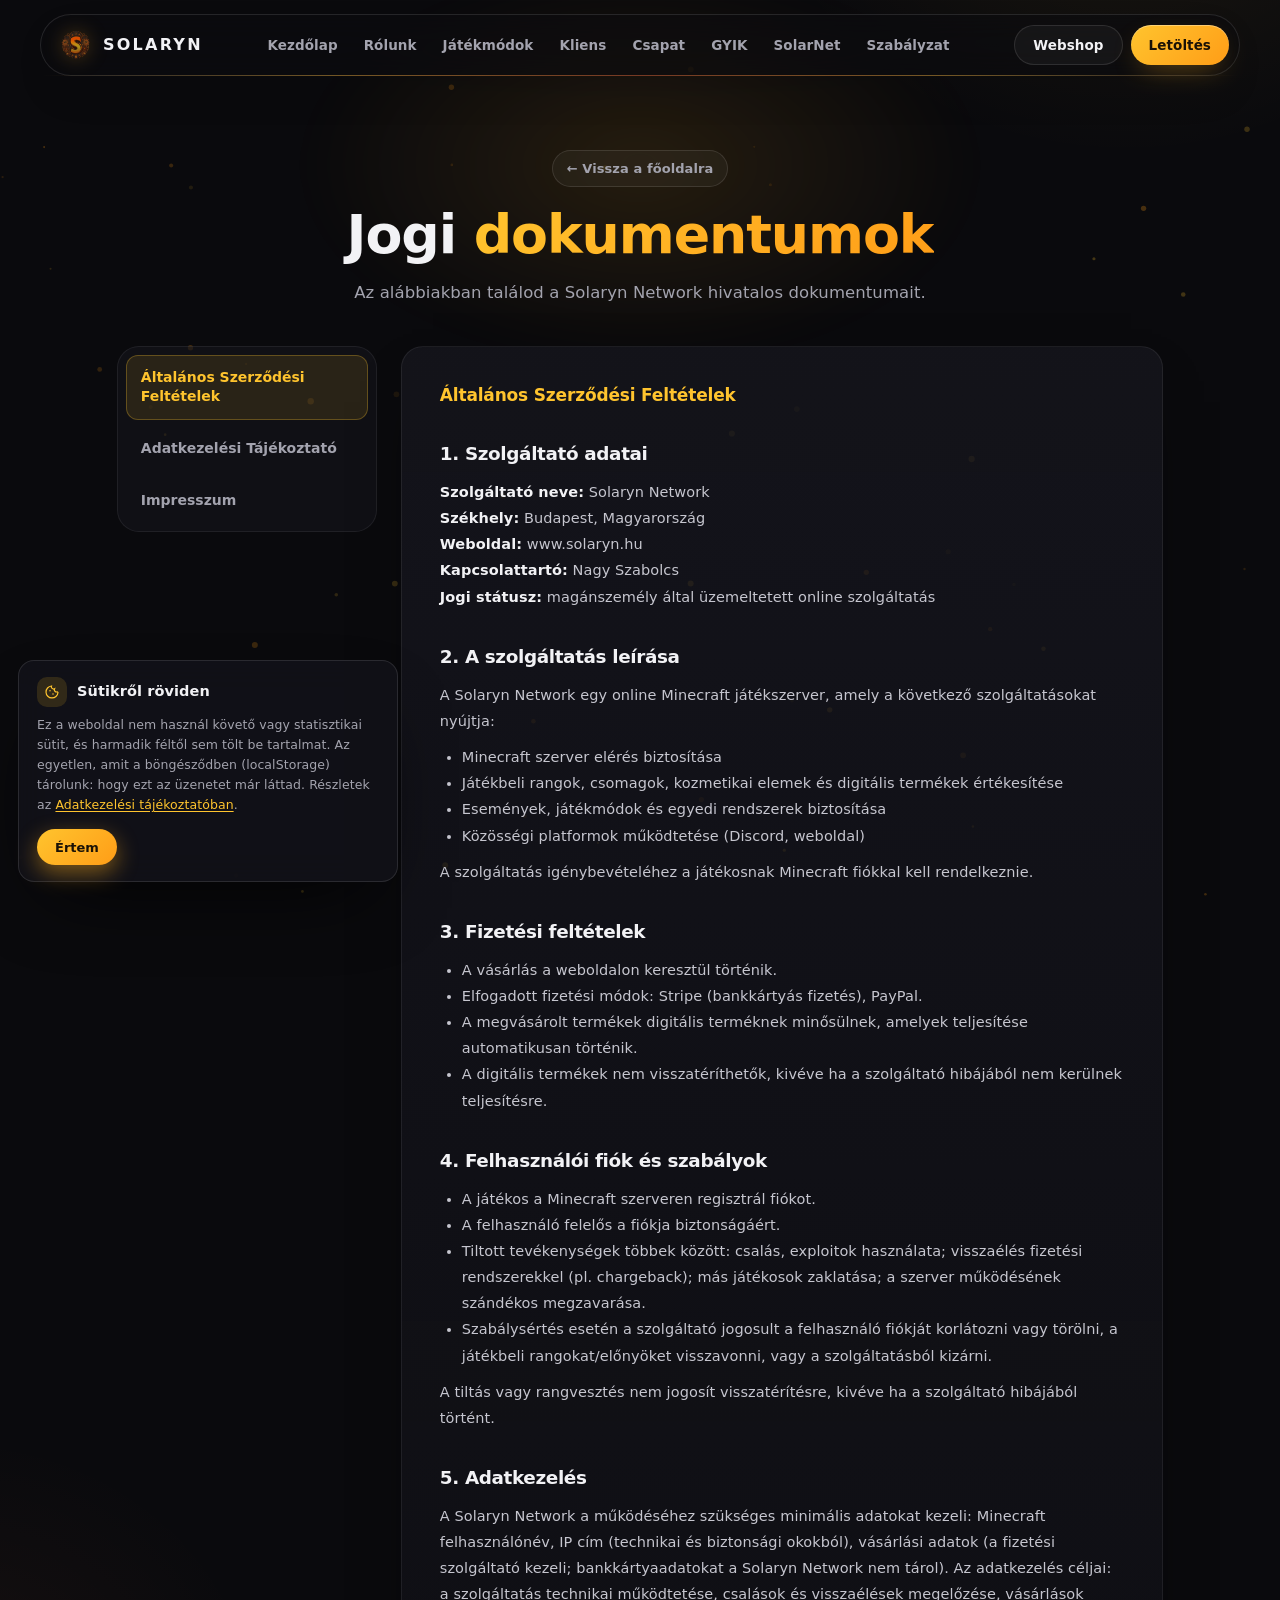
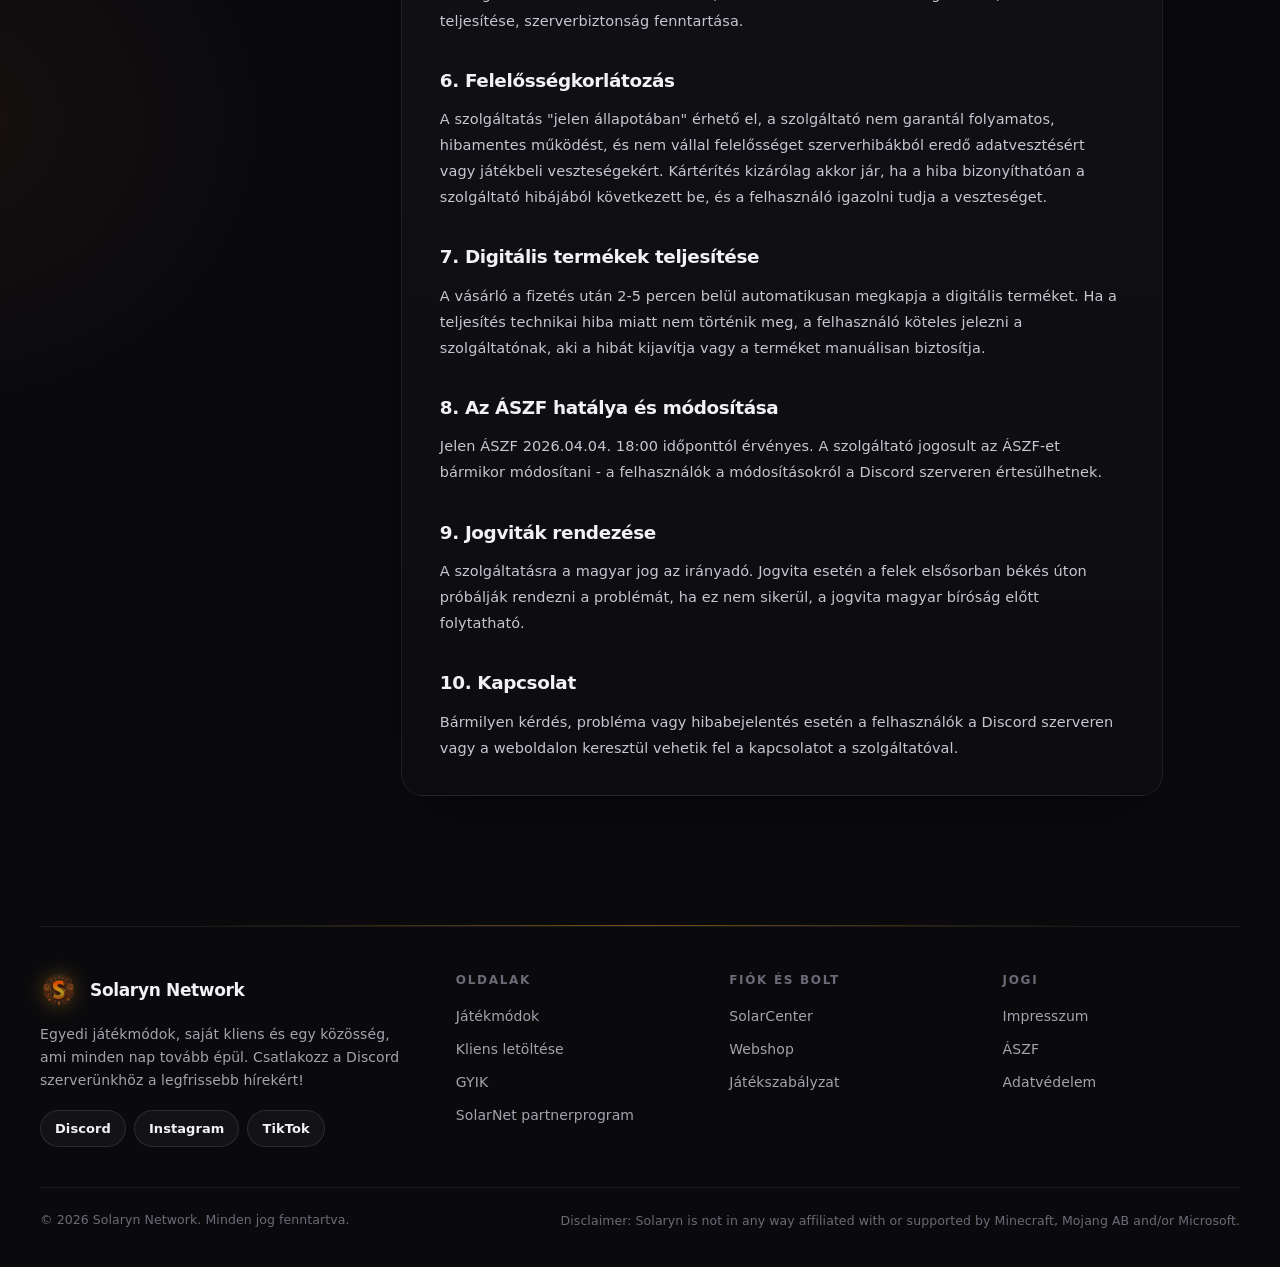
==== commit ded4115a: "Add files via upload" ====
--- a/jogi/index.html
+++ b/jogi/index.html
@@ -1,234 +1,255 @@
-<!DOCTYPE html>
-<html lang="hu">
-
-<head>
-    <meta charset="UTF-8">
-    <meta http-equiv="Content-Security-Policy" content="default-src 'self'; script-src 'self'; style-src 'self' 'unsafe-inline'; img-src 'self' data: blob: https://api.overclockgame.hu:8908; connect-src 'self' https://api.overclockgame.hu:8908; font-src 'self'; frame-src 'none'; object-src 'none'; base-uri 'self'; form-action 'self'; upgrade-insecure-requests">
-    <meta name="referrer" content="strict-origin-when-cross-origin">
-    <meta name="viewport" content="width=device-width, initial-scale=1.0, viewport-fit=cover">
-
-    <title>Jogi dokumentumok - Solaryn Network</title>
-    <meta name="description" content="Solaryn Network - Általános Szerződési Feltételek, Adatkezelési Tájékoztató és Impresszum.">
-    <meta name="author" content="Solaryn Network">
-    <meta name="theme-color" content="#07070a">
-    <meta name="color-scheme" content="dark">
-    <meta name="robots" content="index, follow, max-image-preview:large">
-    <link rel="canonical" href="https://solaryn.hu/jogi/">
-
-    <link rel="icon" type="image/png" href="../assets/solaryn-icon.png">
-    <link rel="apple-touch-icon" href="../assets/solaryn-icon.png">
-    <link rel="manifest" href="../site.webmanifest">
-
-    <meta property="og:type" content="website">
-    <meta property="og:site_name" content="Solaryn Network">
-    <meta property="og:locale" content="hu_HU">
-    <meta property="og:url" content="https://solaryn.hu/jogi/">
-    <meta property="og:title" content="Jogi dokumentumok - Solaryn Network">
-    <meta property="og:description" content="Solaryn Network - Általános Szerződési Feltételek, Adatkezelési Tájékoztató és Impresszum.">
-    <meta property="og:image" content="https://solaryn.hu/assets/solaryn-wordmark.png">
-    <meta property="og:image:alt" content="Solaryn Network">
-    <meta name="twitter:card" content="summary_large_image">
-    <meta name="twitter:title" content="Jogi dokumentumok - Solaryn Network">
-    <meta name="twitter:description" content="Solaryn Network - Általános Szerződési Feltételek, Adatkezelési Tájékoztató és Impresszum.">
-    <meta name="twitter:image" content="https://solaryn.hu/assets/solaryn-wordmark.png">
-
-    <link rel="stylesheet" href="../style.css">
-    <link rel="stylesheet" href="../ui.css">
-    <link rel="stylesheet" href="../assets/fonts/fonts.css">
-</head>
-
-<body>
-    <a class="skip-link" href="#main-content">Ugrás a tartalomra</a>
-    <div class="scroll-progress"></div>
-    <canvas class="particle-canvas" id="particleCanvas" aria-hidden="true"></canvas>
-
-    <nav>
-        <a href="../#kezdolap" class="logo">
-            <img src="../assets/solaryn-icon.png" alt="Solaryn" class="logo-icon">
-            <span class="logo-word">Network</span>
-        </a>
-        <ul class="nav-links">
-            <li><a href="../#kezdolap">Kezdőlap</a></li>
-            <li><a href="../#rolunk">Rólunk</a></li>
-            <li><a href="../#jatekmodok">Játékmódok</a></li>
-            <li><a href="../#kliens">Kliens</a></li>
-            <li><a href="../#csapat">Csapat</a></li>
-            <li><a href="../#gyik">GYIK</a></li>
-            <li><a href="../solarnet/">SolarNet</a></li>
-            <li><a href="../szabalyzat/">Szabályzat</a></li>
-        </ul>
-        <div class="nav-actions">
-            <a href="https://center.solaryn.hu" class="btn-outline-nav">Webshop</a>
-            <a href="../#kliens" class="btn-nav-download">Letöltés</a>
-        </div>
-    </nav>
-
-    <section id="main-content" class="subpage-hero">
-        <a href="../" class="back-home">← Vissza a főoldalra</a>
-        <h1>Jogi <span class="highlight">dokumentumok</span></h1>
-        <p>Az alábbiakban találod a Solaryn Network hivatalos dokumentumait.</p>
-    </section>
-
-    <section class="legal-page">
-        <div class="legal-layout">
-            <div class="legal-sidebar">
-                <button class="legal-tab active" data-legal="aszf">Általános Szerződési Feltételek</button>
-                <button class="legal-tab" data-legal="adatkezeles">Adatkezelési Tájékoztató</button>
-                <button class="legal-tab" data-legal="impresszum">Impresszum</button>
-            </div>
-
-            <div class="card legal-card">
-                <div class="legal-panel active" data-legal-panel="aszf">
-                    <h3>Általános Szerződési Feltételek</h3>
-
-                    <h4>1. Szolgáltató adatai</h4>
-                    <p><b>Szolgáltató neve:</b> Solaryn Network<br><b>Székhely:</b> Budapest, Magyarország<br><b>Weboldal:</b> www.solaryn.hu<br><b>Kapcsolattartó:</b> Nagy Szabolcs<br><b>Jogi státusz:</b> magánszemély által üzemeltetett online szolgáltatás</p>
-
-                    <h4>2. A szolgáltatás leírása</h4>
-                    <p>A Solaryn Network egy online Minecraft játékszerver, amely a következő szolgáltatásokat nyújtja:</p>
-                    <ul>
-                        <li>Minecraft szerver elérés biztosítása</li>
-                        <li>Játékbeli rangok, csomagok, kozmetikai elemek és digitális termékek értékesítése</li>
-                        <li>Események, játékmódok és egyedi rendszerek biztosítása</li>
-                        <li>Közösségi platformok működtetése (Discord, weboldal)</li>
-                    </ul>
-                    <p>A szolgáltatás igénybevételéhez a játékosnak Minecraft fiókkal kell rendelkeznie.</p>
-
-                    <h4>3. Fizetési feltételek</h4>
-                    <ul>
-                        <li>A vásárlás a weboldalon keresztül történik.</li>
-                        <li>Elfogadott fizetési módok: Stripe (bankkártyás fizetés), PayPal.</li>
-                        <li>A megvásárolt termékek digitális terméknek minősülnek, amelyek teljesítése automatikusan történik.</li>
-                        <li>A digitális termékek nem visszatéríthetők, kivéve ha a szolgáltató hibájából nem kerülnek teljesítésre.</li>
-                    </ul>
-
-                    <h4>4. Felhasználói fiók és szabályok</h4>
-                    <ul>
-                        <li>A játékos a Minecraft szerveren regisztrál fiókot.</li>
-                        <li>A felhasználó felelős a fiókja biztonságáért.</li>
-                        <li>Tiltott tevékenységek többek között: csalás, exploitok használata; visszaélés fizetési rendszerekkel (pl. chargeback); más játékosok zaklatása; a szerver működésének szándékos megzavarása.</li>
-                        <li>Szabálysértés esetén a szolgáltató jogosult a felhasználó fiókját korlátozni vagy törölni, a játékbeli rangokat/előnyöket visszavonni, vagy a szolgáltatásból kizárni.</li>
-                    </ul>
-                    <p>A tiltás vagy rangvesztés nem jogosít visszatérítésre, kivéve ha a szolgáltató hibájából történt.</p>
-
-                    <h4>5. Adatkezelés</h4>
-                    <p>A Solaryn Network a működéséhez szükséges minimális adatokat kezeli: Minecraft felhasználónév, IP cím (technikai és biztonsági okokból), vásárlási adatok (a fizetési szolgáltató kezeli; bankkártyaadatokat a Solaryn Network nem tárol). Az adatkezelés céljai: a szolgáltatás technikai működtetése, csalások és visszaélések megelőzése, vásárlások teljesítése, szerverbiztonság fenntartása.</p>
-
-                    <h4>6. Felelősségkorlátozás</h4>
-                    <p>A szolgáltatás "jelen állapotában" érhető el, a szolgáltató nem garantál folyamatos, hibamentes működést, és nem vállal felelősséget szerverhibákból eredő adatvesztésért vagy játékbeli veszteségekért. Kártérítés kizárólag akkor jár, ha a hiba bizonyíthatóan a szolgáltató hibájából következett be, és a felhasználó igazolni tudja a veszteséget.</p>
-
-                    <h4>7. Digitális termékek teljesítése</h4>
-                    <p>A vásárló a fizetés után 2-5 percen belül automatikusan megkapja a digitális terméket. Ha a teljesítés technikai hiba miatt nem történik meg, a felhasználó köteles jelezni a szolgáltatónak, aki a hibát kijavítja vagy a terméket manuálisan biztosítja.</p>
-
-                    <h4>8. Az ÁSZF hatálya és módosítása</h4>
-                    <p>Jelen ÁSZF 2026.04.04. 18:00 időponttól érvényes. A szolgáltató jogosult az ÁSZF-et bármikor módosítani - a felhasználók a módosításokról a Discord szerveren értesülhetnek.</p>
-
-                    <h4>9. Jogviták rendezése</h4>
-                    <p>A szolgáltatásra a magyar jog az irányadó. Jogvita esetén a felek elsősorban békés úton próbálják rendezni a problémát, ha ez nem sikerül, a jogvita magyar bíróság előtt folytatható.</p>
-
-                    <h4>10. Kapcsolat</h4>
-                    <p>Bármilyen kérdés, probléma vagy hibabejelentés esetén a felhasználók a Discord szerveren vagy a weboldalon keresztül vehetik fel a kapcsolatot a szolgáltatóval.</p>
-                </div>
-
-                <div class="legal-panel" data-legal-panel="adatkezeles">
-                    <h3>Adatkezelési Tájékoztató</h3>
-
-                    <h4>1. Bevezetés</h4>
-                    <p>Jelen Adatkezelési Tájékoztató célja, hogy a Solaryn Network szolgáltatásait igénybe vevő felhasználókat tájékoztassa arról, milyen adatokat kezelünk, milyen célból, milyen jogalapon, mennyi ideig, és milyen jogok illetik meg a felhasználót. A Solaryn Network a működéséhez szükséges minimális adatot kezeli.</p>
-
-                    <h4>2. Adatkezelő adatai</h4>
-                    <p><b>Adatkezelő neve:</b> Solaryn Network<br><b>Székhely:</b> Budapest, Magyarország<br><b>Weboldal:</b> www.solaryn.hu<br><b>Kapcsolattartó:</b> Nagy Szabolcs</p>
-
-                    <h4>3. Kezelt adatok köre</h4>
-                    <p><b>Technikai adatok:</b> Minecraft felhasználónév, IP cím, szervernaplók.<br><b>Vásárlási adatok:</b> vásárlás időpontja, vásárolt termék típusa, fizetési azonosító (Stripe/PayPal által biztosított).</p>
-                    <p><i>A Solaryn Network nem tárol bankkártyaadatokat, azokat kizárólag a fizetési szolgáltatók (Stripe, PayPal) kezelik.</i></p>
-
-                    <h4>4. Az adatkezelés céljai</h4>
-                    <ul>
-                        <li>a szolgáltatás technikai működtetése</li>
-                        <li>a felhasználói fiókok azonosítása</li>
-                        <li>a digitális termékek teljesítése</li>
-                        <li>csalások, visszaélések és szerverbiztonsági incidensek megelőzése</li>
-                        <li>hibák kivizsgálása és javítása, fizetések ellenőrzése és adminisztrációja</li>
-                    </ul>
-                    <p>A Solaryn Network nem használja fel az adatokat marketing célokra, és nem adja át harmadik félnek kereskedelmi célból.</p>
-
-                    <h4>5. Az adatkezelés jogalapja</h4>
-                    <p><b>Szerződés teljesítése</b> (GDPR 6. cikk (1) b)): a felhasználó és a szolgáltató közötti szolgáltatás biztosítása.<br><b>Jogszerű érdek</b> (GDPR 6. cikk (1) f)): a szerver biztonságának fenntartása, visszaélések megelőzése.</p>
-
-                    <h4>6. Adatmegőrzési idő</h4>
-                    <p>Technikai adatok: legfeljebb 90 nap. Vásárlási adatok: legfeljebb 1 év. IP címek: legfeljebb 30 nap. Jogvita vagy visszaélés gyanúja esetén az adatok megőrzési ideje meghosszabbodhat.</p>
-
-                    <h4>7. Adatok továbbítása</h4>
-                    <p>Fizetési szolgáltatók (Stripe, PayPal) - kizárólag a fizetés lebonyolításához szükséges adatokat kezelik. Hatóságok - kizárólag jogszabályi kötelezettség esetén. A Solaryn Network nem értékesít, nem ad bérbe és nem oszt meg adatot kereskedelmi célból.</p>
-
-                    <h4>8. Adatbiztonság</h4>
-                    <p>Szerverbiztonsági rendszerek, naplózás és visszaélésfigyelés, korlátozott hozzáférés, titkosított kommunikáció a fizetési szolgáltatókkal.</p>
-
-                    <h4>9. Felhasználói jogok</h4>
-                    <p>Hozzáférés, helyesbítés, törlés, korlátozás és tiltakozás joga - a kérelmeket a Discord szerveren vagy a weboldalon keresztül jelezheted.</p>
-
-                    <h4>10. Panasz benyújtása</h4>
-                    <p>Ha úgy érzed, hogy az adatkezelés nem felel meg a jogszabályoknak, panaszt tehetsz a Nemzeti Adatvédelmi és Információszabadság Hatóságnál (NAIH).</p>
-
-                    <h4>11. Sütik és helyi tárolás</h4>
-                    <p>A <b>www.solaryn.hu</b> weboldal nem használ követő, statisztikai vagy hirdetési célú sütit, és harmadik féltől sem tölt be tartalmat (a betűkészletek is a saját szerverünkről érkeznek). Az egyetlen, amit a böngésződben, a saját eszközödön tárolunk: hogy a süti-tájékoztató sávot már bezártad-e (böngésző <i>localStorage</i>, nem hagyja el az eszközödet, nem küldjük el sehová). Ez bármikor törölhető a böngésződ beállításaiból, ez esetben a tájékoztató sáv a következő látogatáskor újra megjelenik.</p>
-                    <p>A SolarCenter (center.solaryn.hu) játékosportál ettől függetlenül, saját süti-kezeléssel működik - annak részleteit a SolarCenter felületén, a lábléc "Süti beállítások" pontjában találod.</p>
-
-                    <h4>12. A Tájékoztató módosítása</h4>
-                    <p>A Solaryn Network fenntartja a jogot, hogy a jelen Adatkezelési Tájékoztatót bármikor módosítsa. A módosításokról a felhasználók a Discord szerveren értesülhetnek.</p>
-                </div>
-
-                <div class="legal-panel" data-legal-panel="impresszum">
-                    <h3>Impresszum</h3>
-
-                    <h4>Üzemeltető adatai</h4>
-                    <p><b>Üzemeltető neve:</b> Solaryn Network<br><b>Képviselő:</b> Nagy Szabolcs<br><b>Székhely:</b> Budapest, Magyarország<br><b>Weboldal:</b> www.solaryn.hu<br><b>Kapcsolat:</b> Discord szerveren keresztül</p>
-                    <p>A Solaryn Network magánszemély által üzemeltetett online szolgáltatás és Minecraft játékszerver.</p>
-
-                    <h4>Kapcsolattartás</h4>
-                    <p>A felhasználók Discord szerveren vagy a weboldalon keresztüli üzenetküldéssel vehetik fel a kapcsolatot az üzemeltetővel, aki a beérkező megkeresésekre ésszerű időn belül válaszol.</p>
-
-                    <h4>A szolgáltatás jellege</h4>
-                    <p>A Solaryn Network egy online Minecraft játékszerver, amely digitális termékeket, rangokat, csomagokat és egyéb játékbeli szolgáltatásokat kínál.</p>
-
-                    <h4>Felelősség</h4>
-                    <p>Az üzemeltető mindent megtesz a weboldal és a szerver zavartalan működéséért, azonban a szolgáltatás esetleges hibáiért, leállásaiért vagy adatvesztésért felelősséget nem vállal, kivéve ha a hiba bizonyíthatóan az üzemeltető hibájából ered.</p>
-
-                    <h4>Jognyilatkozat</h4>
-                    <p>A weboldalon és a szerveren található tartalmak a Solaryn Network tulajdonát képezik. A tartalmak másolása, terjesztése vagy felhasználása kizárólag az üzemeltető engedélyével lehetséges.</p>
-
-                    <h4>Jogviták rendezése</h4>
-                    <p>A szolgáltatásra a magyar jog az irányadó. Jogvita esetén a felek elsősorban békés úton próbálják rendezni a problémát.</p>
-                </div>
-            </div>
-        </div>
-    </section>
-
-    <footer>
-        <div class="footer-content">
-            <img src="../assets/solaryn-icon.png" alt="Solaryn" class="footer-logo-icon">
-            <div class="footer-logo">Solaryn Network</div>
-            <div class="legal-disclaimer">
-                Disclaimer: Solaryn is not in any way affiliated with or supported by Minecraft, Mojang AB and/or
-                Microsoft.
-            </div>
-            <div class="footer-legal-links">
-                <a href="#impresszum">Impresszum</a>
-                <span class="footer-legal-sep">•</span>
-                <a href="#aszf">ÁSZF</a>
-                <span class="footer-legal-sep">•</span>
-                <a href="#adatkezeles">Adatvédelem</a>
-                <span class="footer-legal-sep">•</span>
-                <a href="../szabalyzat/">Játékszabályzat</a>
-            </div>
-            <div class="footer-copy">© 2026 Solaryn Network. Minden jog fenntartva.</div>
-        </div>
-    </footer>
-
-    <script src="../script.js" defer></script>
-    <script src="../ui.js" defer></script>
-    <script src="../legal-tabs.js"></script>
-</body>
-
-</html>
+<!DOCTYPE html>
+<html lang="hu">
+
+<head>
+    <meta charset="UTF-8">
+    <meta http-equiv="Content-Security-Policy" content="default-src 'self'; script-src 'self'; style-src 'self' 'unsafe-inline'; img-src 'self' data: blob: https://api.overclockgame.hu:8908; connect-src 'self' https://api.overclockgame.hu:8908; font-src 'self'; frame-src 'none'; object-src 'none'; base-uri 'self'; form-action 'self'; upgrade-insecure-requests">
+    <meta name="referrer" content="strict-origin-when-cross-origin">
+    <meta name="viewport" content="width=device-width, initial-scale=1.0, viewport-fit=cover">
+
+    <title>Jogi dokumentumok - Solaryn Network</title>
+    <meta name="description" content="Solaryn Network - Általános Szerződési Feltételek, Adatkezelési Tájékoztató és Impresszum.">
+    <meta name="author" content="Solaryn Network">
+    <meta name="theme-color" content="#07070a">
+    <meta name="color-scheme" content="dark">
+    <meta name="robots" content="index, follow, max-image-preview:large">
+    <link rel="canonical" href="https://solaryn.hu/jogi/">
+
+    <link rel="icon" type="image/png" href="../assets/solaryn-icon.png">
+    <link rel="apple-touch-icon" href="../assets/solaryn-icon.png">
+    <link rel="manifest" href="../site.webmanifest">
+
+    <meta property="og:type" content="website">
+    <meta property="og:site_name" content="Solaryn Network">
+    <meta property="og:locale" content="hu_HU">
+    <meta property="og:url" content="https://solaryn.hu/jogi/">
+    <meta property="og:title" content="Jogi dokumentumok - Solaryn Network">
+    <meta property="og:description" content="Solaryn Network - Általános Szerződési Feltételek, Adatkezelési Tájékoztató és Impresszum.">
+    <meta property="og:image" content="https://solaryn.hu/assets/solaryn-wordmark.png">
+    <meta property="og:image:alt" content="Solaryn Network">
+    <meta name="twitter:card" content="summary_large_image">
+    <meta name="twitter:title" content="Jogi dokumentumok - Solaryn Network">
+    <meta name="twitter:description" content="Solaryn Network - Általános Szerződési Feltételek, Adatkezelési Tájékoztató és Impresszum.">
+    <meta name="twitter:image" content="https://solaryn.hu/assets/solaryn-wordmark.png">
+
+    <link rel="stylesheet" href="../style.css">
+    <link rel="stylesheet" href="../ui.css">
+    <link rel="stylesheet" href="../design.css">
+</head>
+
+<body class="page-sub">
+    <a class="skip-link" href="#main-content">Ugrás a tartalomra</a>
+    <div class="scroll-progress"></div>
+    <canvas class="particle-canvas" id="particleCanvas" aria-hidden="true"></canvas>
+
+    <nav>
+        <a href="../#kezdolap" class="logo">
+            <img src="../assets/solaryn-icon.png" alt="Solaryn" class="logo-icon">
+            <span class="logo-word">Solaryn</span>
+        </a>
+        <ul class="nav-links">
+            <li><a href="../#kezdolap">Kezdőlap</a></li>
+            <li><a href="../#rolunk">Rólunk</a></li>
+            <li><a href="../#jatekmodok">Játékmódok</a></li>
+            <li><a href="../#kliens">Kliens</a></li>
+            <li><a href="../#csapat">Csapat</a></li>
+            <li><a href="../#gyik">GYIK</a></li>
+            <li><a href="../solarnet/">SolarNet</a></li>
+            <li><a href="../szabalyzat/">Szabályzat</a></li>
+        </ul>
+        <div class="nav-actions">
+            <a href="https://center.solaryn.hu" class="btn-outline-nav">Webshop</a>
+            <a href="../#kliens" class="btn-nav-download">Letöltés</a>
+        </div>
+    </nav>
+
+    <section id="main-content" class="subpage-hero">
+        <a href="../" class="back-home">← Vissza a főoldalra</a>
+        <h1>Jogi <span class="highlight">dokumentumok</span></h1>
+        <p>Az alábbiakban találod a Solaryn Network hivatalos dokumentumait.</p>
+    </section>
+
+    <section class="legal-page">
+        <div class="legal-layout">
+            <div class="legal-sidebar">
+                <button class="legal-tab active" data-legal="aszf">Általános Szerződési Feltételek</button>
+                <button class="legal-tab" data-legal="adatkezeles">Adatkezelési Tájékoztató</button>
+                <button class="legal-tab" data-legal="impresszum">Impresszum</button>
+            </div>
+
+            <div class="card legal-card">
+                <div class="legal-panel active" data-legal-panel="aszf">
+                    <h3>Általános Szerződési Feltételek</h3>
+
+                    <h4>1. Szolgáltató adatai</h4>
+                    <p><b>Szolgáltató neve:</b> Solaryn Network<br><b>Székhely:</b> Budapest, Magyarország<br><b>Weboldal:</b> www.solaryn.hu<br><b>Kapcsolattartó:</b> Nagy Szabolcs<br><b>Jogi státusz:</b> magánszemély által üzemeltetett online szolgáltatás</p>
+
+                    <h4>2. A szolgáltatás leírása</h4>
+                    <p>A Solaryn Network egy online Minecraft játékszerver, amely a következő szolgáltatásokat nyújtja:</p>
+                    <ul>
+                        <li>Minecraft szerver elérés biztosítása</li>
+                        <li>Játékbeli rangok, csomagok, kozmetikai elemek és digitális termékek értékesítése</li>
+                        <li>Események, játékmódok és egyedi rendszerek biztosítása</li>
+                        <li>Közösségi platformok működtetése (Discord, weboldal)</li>
+                    </ul>
+                    <p>A szolgáltatás igénybevételéhez a játékosnak Minecraft fiókkal kell rendelkeznie.</p>
+
+                    <h4>3. Fizetési feltételek</h4>
+                    <ul>
+                        <li>A vásárlás a weboldalon keresztül történik.</li>
+                        <li>Elfogadott fizetési módok: Stripe (bankkártyás fizetés), PayPal.</li>
+                        <li>A megvásárolt termékek digitális terméknek minősülnek, amelyek teljesítése automatikusan történik.</li>
+                        <li>A digitális termékek nem visszatéríthetők, kivéve ha a szolgáltató hibájából nem kerülnek teljesítésre.</li>
+                    </ul>
+
+                    <h4>4. Felhasználói fiók és szabályok</h4>
+                    <ul>
+                        <li>A játékos a Minecraft szerveren regisztrál fiókot.</li>
+                        <li>A felhasználó felelős a fiókja biztonságáért.</li>
+                        <li>Tiltott tevékenységek többek között: csalás, exploitok használata; visszaélés fizetési rendszerekkel (pl. chargeback); más játékosok zaklatása; a szerver működésének szándékos megzavarása.</li>
+                        <li>Szabálysértés esetén a szolgáltató jogosult a felhasználó fiókját korlátozni vagy törölni, a játékbeli rangokat/előnyöket visszavonni, vagy a szolgáltatásból kizárni.</li>
+                    </ul>
+                    <p>A tiltás vagy rangvesztés nem jogosít visszatérítésre, kivéve ha a szolgáltató hibájából történt.</p>
+
+                    <h4>5. Adatkezelés</h4>
+                    <p>A Solaryn Network a működéséhez szükséges minimális adatokat kezeli: Minecraft felhasználónév, IP cím (technikai és biztonsági okokból), vásárlási adatok (a fizetési szolgáltató kezeli; bankkártyaadatokat a Solaryn Network nem tárol). Az adatkezelés céljai: a szolgáltatás technikai működtetése, csalások és visszaélések megelőzése, vásárlások teljesítése, szerverbiztonság fenntartása.</p>
+
+                    <h4>6. Felelősségkorlátozás</h4>
+                    <p>A szolgáltatás "jelen állapotában" érhető el, a szolgáltató nem garantál folyamatos, hibamentes működést, és nem vállal felelősséget szerverhibákból eredő adatvesztésért vagy játékbeli veszteségekért. Kártérítés kizárólag akkor jár, ha a hiba bizonyíthatóan a szolgáltató hibájából következett be, és a felhasználó igazolni tudja a veszteséget.</p>
+
+                    <h4>7. Digitális termékek teljesítése</h4>
+                    <p>A vásárló a fizetés után 2-5 percen belül automatikusan megkapja a digitális terméket. Ha a teljesítés technikai hiba miatt nem történik meg, a felhasználó köteles jelezni a szolgáltatónak, aki a hibát kijavítja vagy a terméket manuálisan biztosítja.</p>
+
+                    <h4>8. Az ÁSZF hatálya és módosítása</h4>
+                    <p>Jelen ÁSZF 2026.04.04. 18:00 időponttól érvényes. A szolgáltató jogosult az ÁSZF-et bármikor módosítani - a felhasználók a módosításokról a Discord szerveren értesülhetnek.</p>
+
+                    <h4>9. Jogviták rendezése</h4>
+                    <p>A szolgáltatásra a magyar jog az irányadó. Jogvita esetén a felek elsősorban békés úton próbálják rendezni a problémát, ha ez nem sikerül, a jogvita magyar bíróság előtt folytatható.</p>
+
+                    <h4>10. Kapcsolat</h4>
+                    <p>Bármilyen kérdés, probléma vagy hibabejelentés esetén a felhasználók a Discord szerveren vagy a weboldalon keresztül vehetik fel a kapcsolatot a szolgáltatóval.</p>
+                </div>
+
+                <div class="legal-panel" data-legal-panel="adatkezeles">
+                    <h3>Adatkezelési Tájékoztató</h3>
+
+                    <h4>1. Bevezetés</h4>
+                    <p>Jelen Adatkezelési Tájékoztató célja, hogy a Solaryn Network szolgáltatásait igénybe vevő felhasználókat tájékoztassa arról, milyen adatokat kezelünk, milyen célból, milyen jogalapon, mennyi ideig, és milyen jogok illetik meg a felhasználót. A Solaryn Network a működéséhez szükséges minimális adatot kezeli.</p>
+
+                    <h4>2. Adatkezelő adatai</h4>
+                    <p><b>Adatkezelő neve:</b> Solaryn Network<br><b>Székhely:</b> Budapest, Magyarország<br><b>Weboldal:</b> www.solaryn.hu<br><b>Kapcsolattartó:</b> Nagy Szabolcs</p>
+
+                    <h4>3. Kezelt adatok köre</h4>
+                    <p><b>Technikai adatok:</b> Minecraft felhasználónév, IP cím, szervernaplók.<br><b>Vásárlási adatok:</b> vásárlás időpontja, vásárolt termék típusa, fizetési azonosító (Stripe/PayPal által biztosított).</p>
+                    <p><i>A Solaryn Network nem tárol bankkártyaadatokat, azokat kizárólag a fizetési szolgáltatók (Stripe, PayPal) kezelik.</i></p>
+
+                    <h4>4. Az adatkezelés céljai</h4>
+                    <ul>
+                        <li>a szolgáltatás technikai működtetése</li>
+                        <li>a felhasználói fiókok azonosítása</li>
+                        <li>a digitális termékek teljesítése</li>
+                        <li>csalások, visszaélések és szerverbiztonsági incidensek megelőzése</li>
+                        <li>hibák kivizsgálása és javítása, fizetések ellenőrzése és adminisztrációja</li>
+                    </ul>
+                    <p>A Solaryn Network nem használja fel az adatokat marketing célokra, és nem adja át harmadik félnek kereskedelmi célból.</p>
+
+                    <h4>5. Az adatkezelés jogalapja</h4>
+                    <p><b>Szerződés teljesítése</b> (GDPR 6. cikk (1) b)): a felhasználó és a szolgáltató közötti szolgáltatás biztosítása.<br><b>Jogszerű érdek</b> (GDPR 6. cikk (1) f)): a szerver biztonságának fenntartása, visszaélések megelőzése.</p>
+
+                    <h4>6. Adatmegőrzési idő</h4>
+                    <p>Technikai adatok: legfeljebb 90 nap. Vásárlási adatok: legfeljebb 1 év. IP címek: legfeljebb 30 nap. Jogvita vagy visszaélés gyanúja esetén az adatok megőrzési ideje meghosszabbodhat.</p>
+
+                    <h4>7. Adatok továbbítása</h4>
+                    <p>Fizetési szolgáltatók (Stripe, PayPal) - kizárólag a fizetés lebonyolításához szükséges adatokat kezelik. Hatóságok - kizárólag jogszabályi kötelezettség esetén. A Solaryn Network nem értékesít, nem ad bérbe és nem oszt meg adatot kereskedelmi célból.</p>
+
+                    <h4>8. Adatbiztonság</h4>
+                    <p>Szerverbiztonsági rendszerek, naplózás és visszaélésfigyelés, korlátozott hozzáférés, titkosított kommunikáció a fizetési szolgáltatókkal.</p>
+
+                    <h4>9. Felhasználói jogok</h4>
+                    <p>Hozzáférés, helyesbítés, törlés, korlátozás és tiltakozás joga - a kérelmeket a Discord szerveren vagy a weboldalon keresztül jelezheted.</p>
+
+                    <h4>10. Panasz benyújtása</h4>
+                    <p>Ha úgy érzed, hogy az adatkezelés nem felel meg a jogszabályoknak, panaszt tehetsz a Nemzeti Adatvédelmi és Információszabadság Hatóságnál (NAIH).</p>
+
+                    <h4>11. Sütik és helyi tárolás</h4>
+                    <p>A <b>www.solaryn.hu</b> weboldal nem használ követő, statisztikai vagy hirdetési célú sütit, és harmadik féltől sem tölt be tartalmat (a betűkészletek is a saját szerverünkről érkeznek). Az egyetlen, amit a böngésződben, a saját eszközödön tárolunk: hogy a süti-tájékoztató sávot már bezártad-e (böngésző <i>localStorage</i>, nem hagyja el az eszközödet, nem küldjük el sehová). Ez bármikor törölhető a böngésződ beállításaiból, ez esetben a tájékoztató sáv a következő látogatáskor újra megjelenik.</p>
+                    <p>A SolarCenter (center.solaryn.hu) játékosportál ettől függetlenül, saját süti-kezeléssel működik - annak részleteit a SolarCenter felületén, a lábléc "Süti beállítások" pontjában találod.</p>
+
+                    <h4>12. A Tájékoztató módosítása</h4>
+                    <p>A Solaryn Network fenntartja a jogot, hogy a jelen Adatkezelési Tájékoztatót bármikor módosítsa. A módosításokról a felhasználók a Discord szerveren értesülhetnek.</p>
+                </div>
+
+                <div class="legal-panel" data-legal-panel="impresszum">
+                    <h3>Impresszum</h3>
+
+                    <h4>Üzemeltető adatai</h4>
+                    <p><b>Üzemeltető neve:</b> Solaryn Network<br><b>Képviselő:</b> Nagy Szabolcs<br><b>Székhely:</b> Budapest, Magyarország<br><b>Weboldal:</b> www.solaryn.hu<br><b>Kapcsolat:</b> Discord szerveren keresztül</p>
+                    <p>A Solaryn Network magánszemély által üzemeltetett online szolgáltatás és Minecraft játékszerver.</p>
+
+                    <h4>Kapcsolattartás</h4>
+                    <p>A felhasználók Discord szerveren vagy a weboldalon keresztüli üzenetküldéssel vehetik fel a kapcsolatot az üzemeltetővel, aki a beérkező megkeresésekre ésszerű időn belül válaszol.</p>
+
+                    <h4>A szolgáltatás jellege</h4>
+                    <p>A Solaryn Network egy online Minecraft játékszerver, amely digitális termékeket, rangokat, csomagokat és egyéb játékbeli szolgáltatásokat kínál.</p>
+
+                    <h4>Felelősség</h4>
+                    <p>Az üzemeltető mindent megtesz a weboldal és a szerver zavartalan működéséért, azonban a szolgáltatás esetleges hibáiért, leállásaiért vagy adatvesztésért felelősséget nem vállal, kivéve ha a hiba bizonyíthatóan az üzemeltető hibájából ered.</p>
+
+                    <h4>Jognyilatkozat</h4>
+                    <p>A weboldalon és a szerveren található tartalmak a Solaryn Network tulajdonát képezik. A tartalmak másolása, terjesztése vagy felhasználása kizárólag az üzemeltető engedélyével lehetséges.</p>
+
+                    <h4>Jogviták rendezése</h4>
+                    <p>A szolgáltatásra a magyar jog az irányadó. Jogvita esetén a felek elsősorban békés úton próbálják rendezni a problémát.</p>
+                </div>
+            </div>
+        </div>
+    </section>
+
+    <footer>
+        <div class="footer-content">
+            <div class="footer-top">
+                <div class="footer-brand">
+                    <a href="../" class="footer-brand-link">
+                        <img src="../assets/solaryn-icon.png" alt="Solaryn" class="footer-logo-icon">
+                        <span class="footer-logo">Solaryn Network</span>
+                    </a>
+                    <p>Egyedi játékmódok, saját kliens és egy közösség, ami minden nap tovább épül. Csatlakozz a Discord szerverünkhöz a legfrissebb hírekért!</p>
+                    <div class="socials">
+                        <a href="https://dc.solaryn.hu">Discord</a>
+                        <a href="https://www.instagram.com/solarynnetwork/">Instagram</a>
+                        <a href="https://www.tiktok.com/@solaryn.network">TikTok</a>
+                    </div>
+                </div>
+                <div class="footer-col">
+                    <div class="footer-col-title">Oldalak</div>
+                    <a href="../#jatekmodok">Játékmódok</a>
+                    <a href="../#kliens">Kliens letöltése</a>
+                    <a href="../#gyik">GYIK</a>
+                    <a href="../solarnet/">SolarNet partnerprogram</a>
+                </div>
+                <div class="footer-col">
+                    <div class="footer-col-title">Fiók és bolt</div>
+                    <a href="https://center.solaryn.hu">SolarCenter</a>
+                    <a href="https://center.solaryn.hu">Webshop</a>
+                    <a href="../szabalyzat/">Játékszabályzat</a>
+                </div>
+                <div class="footer-col">
+                    <div class="footer-col-title">Jogi</div>
+                    <a href="../jogi/#impresszum">Impresszum</a>
+                    <a href="../jogi/#aszf">ÁSZF</a>
+                    <a href="../jogi/#adatkezeles">Adatvédelem</a>
+                </div>
+            </div>
+            <div class="footer-bottom">
+                <div class="footer-copy">© 2026 Solaryn Network. Minden jog fenntartva.</div>
+                <div class="legal-disclaimer">Disclaimer: Solaryn is not in any way affiliated with or supported by Minecraft, Mojang AB and/or Microsoft.</div>
+            </div>
+        </div>
+    </footer>
+
+    <script src="../script.js" defer></script>
+    <script src="../ui.js" defer></script>
+    <script src="../legal-tabs.js"></script>
+</body>
+
+</html>
--- a/design.css
+++ b/design.css
@@ -0,0 +1,641 @@
+:root {
+    --bg: #0a0a0d;
+    --bg-2: #101015;
+    --panel: #14141b;
+    --panel-2: #1b1b24;
+    --line: #26262f;
+    --text: #f2f2f5;
+    --text-dim: #a3a3ae;
+    --text-faint: #6b6b77;
+    --gold: #ffc42e;
+    --gold-2: #ff9d17;
+    --gold-glow: rgba(255, 176, 32, 0.45);
+    --orange: #ff7a3d;
+    --btn-ink: #1a1206;
+    --success: #3ddc84;
+
+    --font-display: "Segoe UI Variable Display", "SF Pro Display", "Segoe UI", system-ui, -apple-system, "Helvetica Neue", Arial, sans-serif;
+    --font-text: "Segoe UI Variable Text", "SF Pro Text", "Segoe UI", system-ui, -apple-system, "Helvetica Neue", Arial, sans-serif;
+
+    --r-xl: 28px;
+    --r-lg: 22px;
+    --r-md: 16px;
+    --r-sm: 12px;
+    --stroke: rgba(255, 255, 255, .07);
+    --stroke-2: rgba(255, 255, 255, .11);
+    --stroke-3: rgba(255, 255, 255, .17);
+    --glass: rgba(20, 20, 27, .62);
+    --glass-strong: rgba(20, 20, 27, .84);
+    --brand-soft: rgba(255, 196, 46, .11);
+    --brand-line: rgba(255, 196, 46, .28);
+    --brand-grad: linear-gradient(135deg, var(--gold) 0%, var(--gold-2) 100%);
+    --shadow-soft: 0 24px 60px -32px rgba(0, 0, 0, .85);
+    --shadow-pop: 0 34px 80px -34px rgba(0, 0, 0, .95);
+    --ease-out: cubic-bezier(.22, .9, .32, 1);
+    --container: 1200px;
+
+    --acc-kingdoms: #ffd23f;
+    --acc-momentum: #ff5757;
+    --acc-elyvientrum: #4ade80;
+    --acc-foci: #3d8bff;
+}
+
+* { font-family: inherit; }
+html { scroll-padding-top: 96px; background: var(--bg); }
+body {
+    font-family: var(--font-text);
+    font-size: 16px;
+    line-height: 1.65;
+    color: var(--text);
+    letter-spacing: .005em;
+    -webkit-font-smoothing: antialiased;
+    text-rendering: optimizeLegibility;
+    background:
+        radial-gradient(46vmax 40vmax at 88% -6%, rgba(255, 196, 46, .08), transparent 64%),
+        radial-gradient(40vmax 36vmax at -4% 60%, rgba(255, 122, 61, .05), transparent 62%),
+        var(--bg);
+}
+h1, h2, h3, h4, .section-title, .footer-logo, .team-card-name, .stat-item h2 {
+    font-family: var(--font-display);
+    letter-spacing: -.02em;
+}
+::selection { background: rgba(255, 196, 46, .3); color: #fff; }
+a { color: inherit; }
+img { max-width: 100%; }
+
+.particle-canvas { opacity: .55; }
+.scroll-progress { height: 2px; background: var(--brand-grad); box-shadow: 0 0 12px var(--gold-glow); z-index: 1200; }
+
+nav {
+    position: fixed; top: 14px; left: 50%; transform: translateX(-50%);
+    width: min(var(--container), calc(100% - 28px));
+    height: 62px; padding: 0 10px 0 18px;
+    display: flex; align-items: center; gap: 18px;
+    background: rgba(12, 12, 16, .62);
+    border: 1px solid var(--stroke-2);
+    border-radius: 999px;
+    backdrop-filter: blur(18px) saturate(1.4);
+    -webkit-backdrop-filter: blur(18px) saturate(1.4);
+    box-shadow: 0 18px 50px -28px rgba(0, 0, 0, .9);
+    z-index: 1000;
+    transition: background .25s, border-color .25s;
+}
+nav .logo { display: flex; align-items: center; gap: 10px; text-decoration: none; flex-shrink: 0; }
+nav .logo-icon { width: 34px; height: 34px; filter: drop-shadow(0 0 10px rgba(255, 176, 32, .35)); }
+nav .logo-word {
+    font-family: var(--font-display); font-weight: 800; font-size: 16px;
+    letter-spacing: .14em; text-transform: uppercase; color: var(--text);
+    background: none; -webkit-text-fill-color: currentColor;
+}
+.nav-links { display: flex; align-items: center; gap: 2px; list-style: none; margin: 0 auto; padding: 0; }
+.nav-links a {
+    display: block; padding: 8px 12px; border-radius: 999px;
+    font-size: 13.5px; font-weight: 600; color: var(--text-dim); text-decoration: none;
+    transition: color .16s, background .16s;
+}
+.nav-links a::after { display: none !important; }
+.nav-links a:hover, .nav-links a:focus-visible { color: var(--text); background: rgba(255, 255, 255, .06); }
+.nav-actions { display: flex; align-items: center; gap: 8px; flex-shrink: 0; }
+.btn-outline-nav, .btn-nav-download, .btn-ghost {
+    display: inline-flex; align-items: center; justify-content: center; gap: 8px;
+    height: 40px; padding: 0 18px; border-radius: 999px;
+    font-size: 13.5px; font-weight: 700; text-decoration: none; white-space: nowrap;
+    transition: transform .14s var(--ease-out), background .18s, border-color .18s, box-shadow .2s, color .18s;
+}
+.btn-outline-nav, .btn-ghost {
+    color: var(--text); background: rgba(255, 255, 255, .04); border: 1px solid var(--stroke-2);
+}
+.btn-outline-nav:hover, .btn-ghost:hover { border-color: var(--brand-line); background: var(--brand-soft); color: var(--gold); transform: translateY(-1px); }
+.btn-nav-download {
+    color: var(--btn-ink); background: var(--brand-grad); border: none;
+    box-shadow: 0 10px 28px -10px var(--gold-glow), inset 0 1px 0 rgba(255, 255, 255, .35);
+}
+.btn-nav-download:hover { transform: translateY(-1px); box-shadow: 0 14px 34px -10px var(--gold-glow), inset 0 1px 0 rgba(255, 255, 255, .35); }
+
+.mobile-menu-btn {
+    width: 42px; height: 42px; border-radius: 999px; border: 1px solid var(--stroke-2);
+    background: rgba(255, 255, 255, .04); color: var(--text);
+}
+
+.btn-glow-download {
+    display: inline-flex; align-items: center; justify-content: center; gap: 10px;
+    height: 52px; padding: 0 28px; border-radius: 999px; border: none; cursor: pointer;
+    font-family: var(--font-text); font-size: 15px; font-weight: 800; letter-spacing: .01em;
+    color: var(--btn-ink); text-decoration: none; background: var(--brand-grad);
+    box-shadow: 0 16px 40px -14px var(--gold-glow), inset 0 1px 0 rgba(255, 255, 255, .4);
+    transition: transform .14s var(--ease-out), box-shadow .22s, filter .2s;
+    animation: none;
+}
+.btn-glow-download::before, .btn-glow-download::after { display: none !important; }
+.btn-glow-download:hover { transform: translateY(-2px); box-shadow: 0 22px 50px -14px rgba(255, 176, 32, .65), inset 0 1px 0 rgba(255, 255, 255, .4); filter: saturate(1.08); }
+.btn-glow-download:active { transform: translateY(0); }
+
+.hero {
+    position: relative; min-height: 100vh; min-height: 100svh;
+    display: flex; flex-direction: column; justify-content: center;
+    padding: 120px 0 90px; overflow: hidden; text-align: left;
+}
+.hero-bg-lobby { background-position: 60% center; background-size: cover; }
+.hero-overlay {
+    position: absolute; inset: 0; pointer-events: none;
+    background:
+        linear-gradient(90deg, rgba(10, 10, 13, .96) 0%, rgba(10, 10, 13, .82) 34%, rgba(10, 10, 13, .38) 68%, rgba(10, 10, 13, .55) 100%),
+        linear-gradient(180deg, rgba(10, 10, 13, .45) 0%, transparent 30%, transparent 62%, var(--bg) 100%);
+}
+.hero-glow {
+    position: absolute; width: 60vmax; height: 60vmax; left: -18vmax; top: -10vmax; pointer-events: none;
+    background: radial-gradient(closest-side, rgba(255, 170, 30, .16), transparent 70%);
+    filter: blur(10px); animation: heroGlowDrift 16s ease-in-out infinite alternate;
+}
+@keyframes heroGlowDrift { to { transform: translate3d(6vmax, 4vmax, 0) scale(1.08); } }
+.hero-inner {
+    position: relative; z-index: 2;
+    width: min(var(--container), calc(100% - 48px)); margin: 0 auto;
+    display: grid; grid-template-columns: minmax(0, 1.15fr) minmax(300px, .85fr); gap: 56px; align-items: center;
+}
+.hero-content { max-width: 620px; padding: 0; text-align: left; }
+.badge {
+    display: inline-flex; align-items: center; gap: 9px;
+    padding: 7px 14px; border-radius: 999px; margin-bottom: 22px;
+    font-size: 12.5px; font-weight: 700; letter-spacing: .02em; color: var(--gold);
+    background: rgba(255, 196, 46, .08); border: 1px solid var(--brand-line);
+    backdrop-filter: blur(8px);
+}
+.badge::before, .badge::after { display: none; }
+.badge-dot { width: 7px; height: 7px; border-radius: 50%; background: var(--success); box-shadow: 0 0 0 0 rgba(61, 220, 132, .6); animation: dotPulse 2s ease-out infinite; }
+@keyframes dotPulse { 70% { box-shadow: 0 0 0 7px rgba(61, 220, 132, 0); } 100% { box-shadow: 0 0 0 0 rgba(61, 220, 132, 0); } }
+.hero-wordmark {
+    display: block; width: min(560px, 100%); height: auto; margin: 0 0 18px -6px;
+    filter: drop-shadow(0 0 46px rgba(255, 170, 30, .45)) drop-shadow(0 12px 24px rgba(0, 0, 0, .6));
+    animation-name: heroIn;
+}
+.hero-content .hero-lead { font-size: clamp(16px, 1.35vw, 18.5px); line-height: 1.7; color: #d8d8df; max-width: 540px; margin: 0 0 30px; }
+.hero-actions { display: flex; flex-wrap: wrap; align-items: center; gap: 12px; justify-content: flex-start; }
+.hero-anim { animation-name: heroIn; }
+@keyframes heroIn { from { opacity: 0; transform: translateY(16px); } to { opacity: 1; transform: none; } }
+
+.ip-container {
+    display: inline-flex; align-items: center; gap: 12px;
+    height: 52px; padding: 0 18px 0 20px; border-radius: 999px; cursor: pointer;
+    background: rgba(12, 12, 16, .6); border: 1px solid var(--stroke-2);
+    backdrop-filter: blur(12px); -webkit-backdrop-filter: blur(12px);
+    color: var(--text); font-family: var(--font-text);
+    transition: border-color .18s, background .18s, transform .14s var(--ease-out);
+}
+.ip-container:hover { border-color: var(--brand-line); background: rgba(255, 196, 46, .07); transform: translateY(-1px); }
+.ip-label { font-size: 10.5px; font-weight: 800; letter-spacing: .12em; text-transform: uppercase; color: var(--text-faint); }
+#ip-text { font-size: 15px; font-weight: 800; color: var(--gold); letter-spacing: .01em; }
+.ip-copy-icon { color: var(--text-faint); transition: color .16s; }
+.ip-container:hover .ip-copy-icon { color: var(--gold); }
+.ip-container.copied .ip-copy-icon { display: none; }
+.ip-copied-tick { color: var(--success); }
+
+.hero-modes { display: flex; flex-wrap: wrap; gap: 8px; margin-top: 26px; }
+.mode-chip {
+    --c: var(--gold);
+    display: inline-flex; align-items: center; gap: 8px;
+    padding: 7px 14px 7px 12px; border-radius: 999px; text-decoration: none;
+    font-size: 12.5px; font-weight: 700; color: var(--c);
+    background: rgba(12, 12, 16, .55); border: 1px solid var(--stroke-2);
+    backdrop-filter: blur(8px);
+    transition: transform .14s var(--ease-out), border-color .16s, background .16s;
+}
+.mode-chip::before { content: ""; width: 7px; height: 7px; border-radius: 50%; background: var(--c); box-shadow: 0 0 10px var(--c); }
+.mode-chip:hover { transform: translateY(-1px); border-color: color-mix(in srgb, var(--c) 45%, transparent); background: color-mix(in srgb, var(--c) 10%, rgba(12, 12, 16, .6)); }
+.mode-kingdoms { --c: var(--acc-kingdoms); }
+.mode-momentum { --c: var(--acc-momentum); }
+.mode-elyvientrum { --c: var(--acc-elyvientrum); }
+.mode-foci { --c: var(--acc-foci); }
+
+.hero-panel {
+    justify-self: end; width: 100%; max-width: 380px;
+    padding: 22px; border-radius: var(--r-lg);
+    background: linear-gradient(180deg, rgba(20, 20, 27, .78), rgba(14, 14, 19, .66));
+    border: 1px solid var(--stroke-2);
+    backdrop-filter: blur(20px) saturate(1.3); -webkit-backdrop-filter: blur(20px) saturate(1.3);
+    box-shadow: var(--shadow-pop), inset 0 1px 0 rgba(255, 255, 255, .06);
+}
+.hero-panel-head { display: flex; align-items: center; gap: 12px; padding-bottom: 16px; border-bottom: 1px solid var(--stroke); }
+.hero-panel-icon { width: 42px; height: 42px; border-radius: 12px; background: rgba(255, 196, 46, .08); padding: 4px; }
+.hero-panel-title { font-family: var(--font-display); font-size: 15.5px; font-weight: 800; }
+.hero-panel-sub { font-size: 12.5px; color: var(--text-faint); font-weight: 600; }
+.stats {
+    display: grid; grid-template-columns: 1fr; gap: 8px; margin: 16px 0;
+    padding: 0; background: none; border: none; box-shadow: none; max-width: none;
+}
+.stat-item {
+    display: flex; align-items: center; justify-content: space-between; gap: 12px;
+    padding: 12px 14px; border-radius: var(--r-sm);
+    background: rgba(255, 255, 255, .03); border: 1px solid var(--stroke);
+    text-align: left;
+}
+.stat-item::before, .stat-item::after { display: none; }
+.stat-item h2 {
+    order: 2; margin: 0; font-size: 22px; font-weight: 900; line-height: 1;
+    background: var(--brand-grad); -webkit-background-clip: text; background-clip: text; color: transparent;
+    -webkit-text-fill-color: transparent; font-variant-numeric: tabular-nums; text-shadow: none;
+}
+.stat-item p { order: 1; margin: 0; font-size: 13.5px; font-weight: 600; color: var(--text-dim); text-transform: none; letter-spacing: 0; }
+.hero-panel-discord {
+    display: flex; align-items: center; gap: 10px; padding: 12px 14px; border-radius: var(--r-sm);
+    background: rgba(88, 101, 242, .12); border: 1px solid rgba(88, 101, 242, .32);
+    color: #c9ceff; font-size: 13.5px; font-weight: 700; text-decoration: none;
+    transition: background .16s, border-color .16s, transform .14s var(--ease-out);
+}
+.hero-panel-discord span { flex: 1; }
+.hero-panel-discord:hover { background: rgba(88, 101, 242, .2); border-color: rgba(88, 101, 242, .55); transform: translateY(-1px); }
+.hero-panel-arrow { transition: transform .16s; }
+.hero-panel-discord:hover .hero-panel-arrow { transform: translateX(3px); }
+
+.scroll-cue {
+    position: absolute; left: 50%; bottom: 22px; transform: translateX(-50%); z-index: 2;
+    width: 42px; height: 42px; border-radius: 50%; display: flex; align-items: center; justify-content: center;
+    color: var(--text-dim); background: rgba(12, 12, 16, .5); border: 1px solid var(--stroke-2);
+    backdrop-filter: blur(8px); transition: color .16s, border-color .16s;
+}
+.scroll-cue:hover { color: var(--gold); border-color: var(--brand-line); }
+
+section { position: relative; }
+.info-section, .gamemodes-section, .client-section, .team-section, .faq-section {
+    width: min(var(--container), calc(100% - 48px)); margin: 0 auto; padding: 110px 0 0; max-width: none;
+    background: none; border: none;
+}
+.section-head { max-width: 720px; margin-bottom: 44px; }
+.section-head-center { margin-left: auto; margin-right: auto; text-align: center; }
+.eyebrow {
+    display: inline-flex; align-items: center; gap: 8px; margin-bottom: 14px;
+    font-size: 12px; font-weight: 800; letter-spacing: .16em; text-transform: uppercase; color: var(--gold);
+}
+.eyebrow::before { content: ""; width: 18px; height: 2px; border-radius: 2px; background: var(--brand-grad); }
+.section-head-center .eyebrow::after { content: ""; width: 18px; height: 2px; border-radius: 2px; background: var(--brand-grad); }
+.section-head h2, .section-title {
+    font-size: clamp(30px, 3.6vw, 46px); font-weight: 800; line-height: 1.12; margin: 0 0 16px;
+    color: var(--text); text-transform: none; background: none; -webkit-text-fill-color: currentColor;
+}
+.section-title::after, .section-title::before { display: none !important; }
+.section-head p, .section-subtitle { font-size: 16.5px; color: var(--text-dim); line-height: 1.7; margin: 0; max-width: 680px; }
+.section-head-center p, .section-head-center .section-subtitle { margin-left: auto; margin-right: auto; }
+.highlight {
+    background: var(--brand-grad); -webkit-background-clip: text; background-clip: text;
+    color: transparent; -webkit-text-fill-color: transparent;
+}
+
+.feature-grid { display: grid; grid-template-columns: repeat(3, minmax(0, 1fr)); gap: 16px; margin: 0; }
+.feature-item {
+    position: relative; display: flex; flex-direction: column; gap: 10px;
+    padding: 26px 24px; border-radius: var(--r-lg); text-decoration: none; color: inherit;
+    background: linear-gradient(180deg, rgba(22, 22, 30, .72), rgba(16, 16, 22, .5));
+    border: 1px solid var(--stroke);
+    transition: transform .2s var(--ease-out), border-color .2s, background .2s;
+}
+.feature-item:hover { transform: translateY(-3px); border-color: var(--stroke-3); }
+.feature-icon {
+    width: 46px; height: 46px; border-radius: 14px; margin-bottom: 6px;
+    display: flex; align-items: center; justify-content: center; font-size: 0;
+    background: var(--brand-soft); border: 1px solid var(--brand-line); color: var(--gold);
+}
+.feature-icon svg { width: 22px; height: 22px; fill: none; stroke: currentColor; stroke-width: 1.8; stroke-linecap: round; stroke-linejoin: round; }
+.feature-title { font-family: var(--font-display); font-size: 17px; font-weight: 800; color: var(--text); }
+.feature-desc { font-size: 14.5px; line-height: 1.65; color: var(--text-dim); }
+.feature-cta { background: linear-gradient(160deg, rgba(255, 196, 46, .12), rgba(255, 157, 23, .03) 60%), rgba(18, 18, 24, .6); border-color: var(--brand-line); }
+.feature-link { margin-top: auto; display: inline-flex; align-items: center; gap: 5px; font-size: 13.5px; font-weight: 800; color: var(--gold); }
+.feature-link svg { transition: transform .16s; }
+.feature-cta:hover .feature-link svg { transform: translateX(3px); }
+
+.modes-grid { display: grid; grid-template-columns: repeat(2, minmax(0, 1fr)); gap: 20px; }
+.mode-card {
+    --c: var(--gold);
+    position: relative; display: flex; flex-direction: column; overflow: hidden;
+    border-radius: var(--r-xl); background: linear-gradient(180deg, rgba(20, 20, 27, .82), rgba(14, 14, 19, .7));
+    border: 1px solid var(--stroke);
+    transition: transform .25s var(--ease-out), border-color .25s, box-shadow .3s;
+}
+.mode-card::before {
+    content: ""; position: absolute; left: 0; right: 0; top: 0; height: 2px; z-index: 2;
+    background: linear-gradient(90deg, transparent, var(--c), transparent); opacity: .8;
+}
+.mode-card:hover { transform: translateY(-4px); border-color: color-mix(in srgb, var(--c) 40%, transparent); box-shadow: 0 30px 70px -40px color-mix(in srgb, var(--c) 60%, transparent); }
+.mode-card-media { position: relative; aspect-ratio: 16 / 9; overflow: hidden; }
+.mode-card-media picture, .mode-card-media img { display: block; width: 100%; height: 100%; }
+.mode-card-media img { object-fit: cover; transition: transform .6s var(--ease-out); }
+.mode-card:hover .mode-card-media img { transform: scale(1.05); }
+.mode-card-media::after {
+    content: ""; position: absolute; inset: 0; pointer-events: none;
+    background: linear-gradient(180deg, transparent 45%, rgba(14, 14, 19, .92) 100%);
+}
+.mode-card-tag {
+    position: absolute; left: 16px; bottom: 14px; z-index: 1;
+    display: inline-flex; align-items: center; gap: 7px;
+    padding: 6px 12px 6px 9px; border-radius: 999px;
+    font-size: 12px; font-weight: 800; color: var(--c);
+    background: rgba(10, 10, 13, .7); border: 1px solid color-mix(in srgb, var(--c) 40%, transparent);
+    backdrop-filter: blur(8px);
+}
+.mode-card-tag svg { width: 15px; height: 15px; fill: none; stroke: currentColor; stroke-width: 2; stroke-linecap: round; stroke-linejoin: round; }
+.mode-card-body { padding: 20px 26px 26px; }
+.mode-card-body h3 { font-size: 24px; font-weight: 800; margin: 0 0 10px; color: var(--text); }
+.mode-card-body p { font-size: 14.5px; line-height: 1.72; color: var(--text-dim); margin: 0; }
+.accent-kingdoms { --c: var(--acc-kingdoms); }
+.accent-momentum { --c: var(--acc-momentum); }
+.accent-elyvientrum { --c: var(--acc-elyvientrum); }
+.accent-foci { --c: var(--acc-foci); }
+
+.client-section { padding-top: 120px; }
+.client-inner {
+    display: grid; grid-template-columns: minmax(0, 1fr) minmax(0, 1.1fr); gap: 56px; align-items: center;
+    max-width: none; margin: 0; padding: 0; background: none; border: none; text-align: left;
+}
+.client-copy .section-title { margin-bottom: 18px; }
+.client-warning {
+    position: relative; padding: 16px 18px 16px 20px; margin: 0 0 26px; max-width: none;
+    border-radius: var(--r-md); font-size: 15px; color: #cfcfd8;
+    background: rgba(255, 196, 46, .06); border: 1px solid var(--brand-line);
+}
+.client-warning strong { color: var(--gold); }
+.btn-download-big { height: 56px; padding: 0 30px; font-size: 15.5px; margin: 0 0 30px; }
+.client-steps { display: flex; flex-direction: column; gap: 10px; margin: 0; }
+.client-step {
+    display: flex; align-items: flex-start; gap: 14px; text-align: left;
+    padding: 14px 16px; border-radius: var(--r-md);
+    background: rgba(255, 255, 255, .025); border: 1px solid var(--stroke);
+}
+.client-step-num {
+    flex-shrink: 0; width: 34px; height: 34px; border-radius: 11px; margin: 0;
+    display: flex; align-items: center; justify-content: center;
+    font-family: var(--font-display); font-size: 15px; font-weight: 900; color: var(--btn-ink);
+    background: var(--brand-grad); box-shadow: 0 8px 20px -8px var(--gold-glow);
+}
+.client-step-title { font-size: 15px; font-weight: 800; color: var(--text); margin: 1px 0 2px; }
+.client-step-desc { font-size: 13.5px; color: var(--text-dim); line-height: 1.55; }
+
+.client-preview { position: relative; }
+.client-preview-glow {
+    position: absolute; inset: 8% 6%; border-radius: 40px; pointer-events: none;
+    background: radial-gradient(closest-side, rgba(255, 150, 30, .32), transparent 75%); filter: blur(30px);
+}
+.client-window {
+    position: relative; overflow: hidden; border-radius: 18px;
+    background: #0b0b0f; border: 1px solid var(--stroke-2);
+    box-shadow: var(--shadow-pop), 0 0 0 1px rgba(0, 0, 0, .4);
+    transform: perspective(1400px) rotateY(-6deg) rotateX(2deg);
+    transition: transform .6s var(--ease-out);
+}
+.client-preview:hover .client-window { transform: perspective(1400px) rotateY(-2deg) rotateX(1deg); }
+.client-window-bar {
+    display: flex; align-items: center; gap: 7px; height: 34px; padding: 0 14px;
+    background: #111117; border-bottom: 1px solid var(--stroke);
+}
+.client-window-bar span { width: 10px; height: 10px; border-radius: 50%; background: #2a2a33; }
+.client-window-bar span:first-child { background: #ff5f57; }
+.client-window-bar span:nth-child(2) { background: #febc2e; }
+.client-window-bar span:nth-child(3) { background: #28c840; }
+.client-window-bar em { margin-left: 8px; font-style: normal; font-size: 12px; font-weight: 600; color: var(--text-faint); }
+.client-window img { display: block; width: 100%; height: auto; }
+.client-perks { display: flex; flex-wrap: wrap; justify-content: center; gap: 8px; list-style: none; margin: 22px 0 0; padding: 0; position: relative; }
+.client-perks li {
+    padding: 6px 12px; border-radius: 999px; font-size: 12.5px; font-weight: 700; color: var(--text-dim);
+    background: rgba(255, 255, 255, .04); border: 1px solid var(--stroke);
+}
+
+.team-grid { display: grid; grid-template-columns: repeat(3, minmax(0, 250px)); justify-content: center; gap: 20px; }
+.team-card {
+    display: flex; flex-direction: column; align-items: center; gap: 6px;
+    padding: 18px 18px 22px; border-radius: var(--r-xl);
+    background: linear-gradient(180deg, rgba(22, 22, 30, .75), rgba(15, 15, 20, .6));
+    border: 1px solid var(--stroke);
+    transition: transform .22s var(--ease-out), border-color .22s;
+}
+.team-card:hover { transform: translateY(-4px); border-color: var(--brand-line); }
+.team-card-stage {
+    width: 100%; display: flex; justify-content: center; padding: 10px 0 4px; margin-bottom: 8px;
+    border-radius: var(--r-lg);
+    background: radial-gradient(70% 80% at 50% 100%, rgba(255, 176, 32, .2), transparent 70%), rgba(255, 255, 255, .02);
+    border: 1px solid var(--stroke);
+}
+.team-card canvas { display: block; background: none; border: none; }
+.team-card-name { font-size: 18px; font-weight: 800; color: var(--text); }
+.team-card-role {
+    padding: 4px 12px; border-radius: 999px; font-size: 11.5px; font-weight: 800; letter-spacing: .08em; text-transform: uppercase;
+    color: var(--gold); background: var(--brand-soft); border: 1px solid var(--brand-line);
+}
+
+.faq-container { max-width: 860px; margin: 0 auto; display: flex; flex-direction: column; gap: 10px; }
+.faq-item {
+    border-radius: var(--r-md); overflow: hidden;
+    background: rgba(20, 20, 27, .6); border: 1px solid var(--stroke);
+    transition: border-color .2s, background .2s;
+}
+.faq-item:hover { border-color: var(--stroke-2); }
+.faq-item.open { border-color: var(--brand-line); background: rgba(24, 22, 26, .78); }
+.faq-question {
+    width: 100%; display: flex; align-items: center; justify-content: space-between; gap: 16px;
+    padding: 18px 20px; background: none; border: none; cursor: pointer; text-align: left;
+    font-family: var(--font-text); font-size: 15.5px; font-weight: 700; color: var(--text);
+}
+.faq-arrow {
+    flex-shrink: 0; width: 28px; height: 28px; border-radius: 50%;
+    display: flex; align-items: center; justify-content: center; font-size: 16px; line-height: 1;
+    color: var(--text-dim); background: rgba(255, 255, 255, .05); transition: transform .25s var(--ease-out), color .2s, background .2s;
+}
+.faq-item.open .faq-arrow { transform: rotate(180deg); color: var(--btn-ink); background: var(--brand-grad); }
+.faq-answer p { padding: 0 20px 20px; margin: 0; font-size: 14.5px; line-height: 1.75; color: var(--text-dim); }
+.faq-answer strong { color: var(--text); }
+
+.cta-band { width: min(var(--container), calc(100% - 48px)); margin: 120px auto 0; }
+.cta-band-inner {
+    position: relative; overflow: hidden;
+    display: flex; align-items: center; justify-content: space-between; gap: 28px; flex-wrap: wrap;
+    padding: 44px 48px; border-radius: var(--r-xl);
+    background:
+        linear-gradient(100deg, rgba(10, 10, 13, .94) 30%, rgba(10, 10, 13, .55)),
+        url("assets/lobby.jpg") center 40% / cover;
+    border: 1px solid var(--brand-line);
+    box-shadow: var(--shadow-pop);
+}
+.cta-band-inner h2 { font-size: clamp(24px, 2.6vw, 34px); font-weight: 800; margin: 0 0 8px; }
+.cta-band-inner p { color: #cfcfd8; margin: 0; max-width: 520px; }
+.cta-band-actions { display: flex; gap: 10px; flex-wrap: wrap; }
+.cta-band-actions .btn-ghost { height: 52px; padding: 0 24px; font-size: 15px; background: rgba(12, 12, 16, .55); }
+
+footer { margin-top: 110px; padding: 0 0 36px; background: none; border: none; text-align: left; }
+.footer-content {
+    width: min(var(--container), calc(100% - 48px)); margin: 0 auto; max-width: none;
+    padding-top: 44px; border-top: 1px solid var(--stroke); text-align: left;
+}
+.footer-top { display: grid; grid-template-columns: minmax(0, 1.6fr) repeat(3, minmax(0, 1fr)); gap: 36px; }
+.footer-brand-link { display: inline-flex; align-items: center; gap: 12px; text-decoration: none; margin-bottom: 14px; }
+.footer-logo-icon { width: 38px; height: 38px; margin: 0; }
+.footer-logo { font-size: 17px; font-weight: 800; color: var(--text); background: none; -webkit-text-fill-color: currentColor; margin: 0; }
+.footer-brand p { font-size: 14px; color: var(--text-dim); max-width: 360px; margin: 0 0 18px; }
+.socials { display: flex; flex-wrap: wrap; gap: 8px; justify-content: flex-start; margin: 0; }
+.socials a {
+    padding: 7px 14px; border-radius: 999px; font-size: 13px; font-weight: 700; text-decoration: none;
+    color: var(--text); background: rgba(255, 255, 255, .04); border: 1px solid var(--stroke-2);
+    transition: border-color .16s, color .16s, background .16s;
+}
+.socials a:hover { color: var(--gold); border-color: var(--brand-line); background: var(--brand-soft); }
+.socials-sep, .footer-legal-sep { display: none; }
+.footer-col { display: flex; flex-direction: column; gap: 10px; }
+.footer-col-title { font-size: 12px; font-weight: 800; letter-spacing: .14em; text-transform: uppercase; color: var(--text-faint); margin-bottom: 4px; }
+.footer-col a { font-size: 14px; color: var(--text-dim); text-decoration: none; transition: color .16s; width: fit-content; }
+.footer-col a:hover { color: var(--gold); }
+.footer-bottom {
+    display: flex; justify-content: space-between; align-items: center; gap: 16px; flex-wrap: wrap;
+    margin-top: 40px; padding-top: 22px; border-top: 1px solid var(--stroke);
+}
+.footer-copy, .legal-disclaimer { font-size: 12.5px; color: var(--text-faint); margin: 0; padding: 0; border: none; background: none; max-width: none; }
+.footer-legal-links { display: flex; flex-wrap: wrap; gap: 14px; justify-content: flex-start; }
+
+.reveal { opacity: 0; transform: translateY(18px); transition: opacity .7s var(--ease-out) var(--reveal-delay, 0s), transform .7s var(--ease-out) var(--reveal-delay, 0s); }
+.reveal.visible { opacity: 1; transform: none; }
+
+.cookie-notice {
+    left: 18px; right: auto; bottom: 18px; transform: translateY(12px);
+    width: min(380px, calc(100% - 36px)); max-width: none; margin: 0;
+    padding: 16px 18px; border-radius: var(--r-md);
+    background: rgba(18, 18, 24, .92); border: 1px solid var(--stroke-2);
+    backdrop-filter: blur(16px); box-shadow: var(--shadow-pop);
+}
+.cookie-notice.visible { transform: none; }
+.cookie-notice-text { font-size: 12.5px; line-height: 1.6; color: var(--text-dim); }
+.cookie-notice-text a { color: var(--gold); }
+.cookie-notice-actions button {
+    height: 36px; padding: 0 18px; border-radius: 999px; border: none; cursor: pointer;
+    font-weight: 800; color: var(--btn-ink); background: var(--brand-grad);
+}
+.toast { border-radius: 999px; background: rgba(18, 18, 24, .94); border: 1px solid var(--stroke-2); backdrop-filter: blur(14px); }
+
+.subpage-hero {
+    width: min(var(--container), calc(100% - 48px)); margin: 0 auto; padding: 150px 0 40px;
+    text-align: center; background: none;
+}
+.subpage-hero h1, .subpage-hero .section-title, .solarnet-hero-title {
+    font-family: var(--font-display); font-size: clamp(32px, 4.2vw, 54px); font-weight: 800; letter-spacing: -.02em;
+    text-transform: none; line-height: 1.1; color: var(--text); background: none; -webkit-text-fill-color: currentColor;
+}
+.subpage-hero p, .solarnet-hero-sub { color: var(--text-dim); font-size: 16.5px; }
+.back-home {
+    display: inline-flex; align-items: center; gap: 6px; padding: 7px 14px; border-radius: 999px; margin-bottom: 18px;
+    font-size: 13px; font-weight: 700; color: var(--text-dim); text-decoration: none;
+    background: rgba(255, 255, 255, .04); border: 1px solid var(--stroke-2); transition: color .16s, border-color .16s;
+}
+.back-home:hover { color: var(--gold); border-color: var(--brand-line); }
+
+.legal-page { width: min(var(--container), calc(100% - 48px)); margin: 0 auto; padding-bottom: 20px; }
+.legal-layout { display: grid; grid-template-columns: 260px minmax(0, 1fr); gap: 24px; align-items: start; }
+.legal-sidebar { position: sticky; top: 96px; display: flex; flex-direction: column; gap: 6px; padding: 8px; border-radius: var(--r-lg); background: rgba(20, 20, 27, .6); border: 1px solid var(--stroke); }
+.legal-tab {
+    width: 100%; text-align: left; padding: 12px 14px; border-radius: var(--r-sm); cursor: pointer;
+    font-family: var(--font-text); font-size: 14px; font-weight: 700; color: var(--text-dim);
+    background: transparent; border: 1px solid transparent; transition: background .16s, color .16s, border-color .16s;
+}
+.legal-tab:hover { color: var(--text); background: rgba(255, 255, 255, .04); }
+.legal-tab.active { color: var(--gold); background: var(--brand-soft); border-color: var(--brand-line); box-shadow: none; }
+.legal-card, .legal-panel.active, .legal-panel {
+    border-radius: var(--r-lg);
+}
+.legal-card {
+    padding: 34px 38px; background: linear-gradient(180deg, rgba(22, 22, 30, .78), rgba(15, 15, 20, .62));
+    border: 1px solid var(--stroke); box-shadow: var(--shadow-soft);
+}
+.legal-card::before { display: none; }
+.legal-card h2 {
+    font-family: var(--font-display); font-size: 28px; font-weight: 800; text-transform: none; letter-spacing: -.02em;
+    color: var(--text); background: none; -webkit-text-fill-color: currentColor;
+}
+.legal-card h3 { font-family: var(--font-display); font-size: 17px; font-weight: 800; color: var(--gold); letter-spacing: -.01em; }
+.legal-card p, .legal-card li { color: #c6c6cf; font-size: 14.5px; line-height: 1.8; }
+.legal-card strong { color: var(--text); }
+.rules-list li { color: #c6c6cf; }
+.rules-warning {
+    border-radius: var(--r-lg); background: rgba(255, 90, 61, .07); border: 1px solid rgba(255, 90, 61, .3);
+    box-shadow: none;
+}
+
+.solarnet-hero { padding-top: 150px; }
+.solarnet-benefit-card, .solarnet-condition, .solarnet-price-tile {
+    border-radius: var(--r-lg); background: linear-gradient(180deg, rgba(22, 22, 30, .75), rgba(15, 15, 20, .6));
+    border: 1px solid var(--stroke); box-shadow: none; transition: transform .2s var(--ease-out), border-color .2s;
+}
+.solarnet-benefit-card:hover, .solarnet-condition:hover, .solarnet-price-tile:hover { transform: translateY(-3px); border-color: var(--stroke-3); }
+.solarnet-benefit-card::before, .solarnet-price-tile::before, .solarnet-condition::before { display: none; }
+.solarnet-benefit-icon {
+    width: 50px; height: 50px; border-radius: 15px; display: flex; align-items: center; justify-content: center;
+    background: var(--brand-soft); border: 1px solid var(--brand-line); font-size: 24px;
+}
+.solarnet-benefit-tag, .solarnet-condition-num {
+    background: var(--brand-grad); color: var(--btn-ink); border-radius: 999px; border: none;
+}
+.solarnet-price-tile.featured { border-color: var(--brand-line); background: linear-gradient(160deg, rgba(255, 196, 46, .12), rgba(18, 18, 24, .7)); }
+.solarnet-price-tile-value {
+    font-family: var(--font-display); background: var(--brand-grad); -webkit-background-clip: text; background-clip: text;
+    color: transparent; -webkit-text-fill-color: transparent;
+}
+.solarnet-cta { border-radius: 999px; }
+
+.err-wrap { font-family: var(--font-text); }
+.err-code { font-family: var(--font-display); letter-spacing: -.04em; }
+
+@media (max-width: 1100px) {
+    .nav-links a { padding: 8px 9px; font-size: 13px; }
+    .feature-grid { grid-template-columns: repeat(2, minmax(0, 1fr)); }
+}
+@media (max-width: 980px) {
+    .hero-inner { grid-template-columns: minmax(0, 1fr); gap: 36px; }
+    .hero-panel { justify-self: start; max-width: 520px; }
+    .client-inner { grid-template-columns: minmax(0, 1fr); gap: 40px; }
+    .client-window, .client-preview:hover .client-window { transform: none; }
+    .footer-top { grid-template-columns: repeat(3, minmax(0, 1fr)); }
+    .footer-brand { grid-column: 1 / -1; }
+    .legal-layout { grid-template-columns: minmax(0, 1fr); }
+    .legal-sidebar { position: static; flex-direction: row; flex-wrap: wrap; }
+    .legal-tab { width: auto; }
+}
+@media (max-width: 900px) {
+    nav { height: 58px; padding: 0 8px 0 14px; }
+    .nav-links {
+        position: absolute; top: calc(100% + 10px); left: 0; right: 0; margin: 0;
+        display: none; flex-direction: column; align-items: stretch; gap: 2px; padding: 10px;
+        background: rgba(14, 14, 19, .96); border: 1px solid var(--stroke-2); border-radius: var(--r-lg);
+        backdrop-filter: blur(18px); box-shadow: var(--shadow-pop);
+    }
+    .nav-links.open { display: flex; }
+    .nav-links a { padding: 12px 14px; font-size: 15px; border-radius: var(--r-sm); }
+    .mobile-menu-btn { order: 3; margin-left: 6px; display: inline-flex; align-items: center; justify-content: center; }
+    .nav-actions { margin-left: auto; }
+    .btn-outline-nav { display: none; }
+}
+@media (max-width: 760px) {
+    body { font-size: 15px; }
+    .hero { padding: 104px 0 80px; }
+    .hero-inner, .info-section, .gamemodes-section, .client-section, .team-section, .faq-section, .cta-band, .footer-content, .subpage-hero, .legal-page {
+        width: calc(100% - 32px);
+    }
+    .feature-grid, .modes-grid { grid-template-columns: minmax(0, 1fr); }
+    .team-grid { grid-template-columns: minmax(0, 280px); }
+    .info-section, .gamemodes-section, .client-section, .team-section, .faq-section { padding-top: 80px; }
+    .mode-card-body { padding: 18px 20px 22px; }
+    .cta-band-inner { padding: 32px 26px; }
+    .footer-top { grid-template-columns: repeat(2, minmax(0, 1fr)); gap: 28px; }
+    .legal-card { padding: 24px 20px; }
+    .hero-actions > * { width: 100%; justify-content: center; }
+}
+@media (prefers-reduced-motion: reduce) {
+    .hero-glow, .badge-dot { animation: none; }
+    .reveal { opacity: 1; transform: none; transition: none; }
+    .client-window { transform: none; }
+}
+
+.feature-item { margin: 0; align-items: stretch; }
+.feature-item:hover .feature-icon { transform: none; box-shadow: 0 0 22px rgba(255, 176, 32, .25); }
+.section-title { display: block; position: static; }
+.section-head .eyebrow { display: flex; width: fit-content; }
+.section-head-center .eyebrow { margin-left: auto; margin-right: auto; }
+.gamemodes-section, .team-section, .faq-section, .client-section { text-align: left; }
+.section-head-center { text-align: center; }
+.mode-card-body, .mode-card-body h3, .mode-card-body p { text-align: left; }
+.faq-arrow { font-size: 0; }
+.faq-arrow::before {
+    content: ""; width: 7px; height: 7px; margin-top: -3px;
+    border-right: 2px solid currentColor; border-bottom: 2px solid currentColor; transform: rotate(45deg);
+}
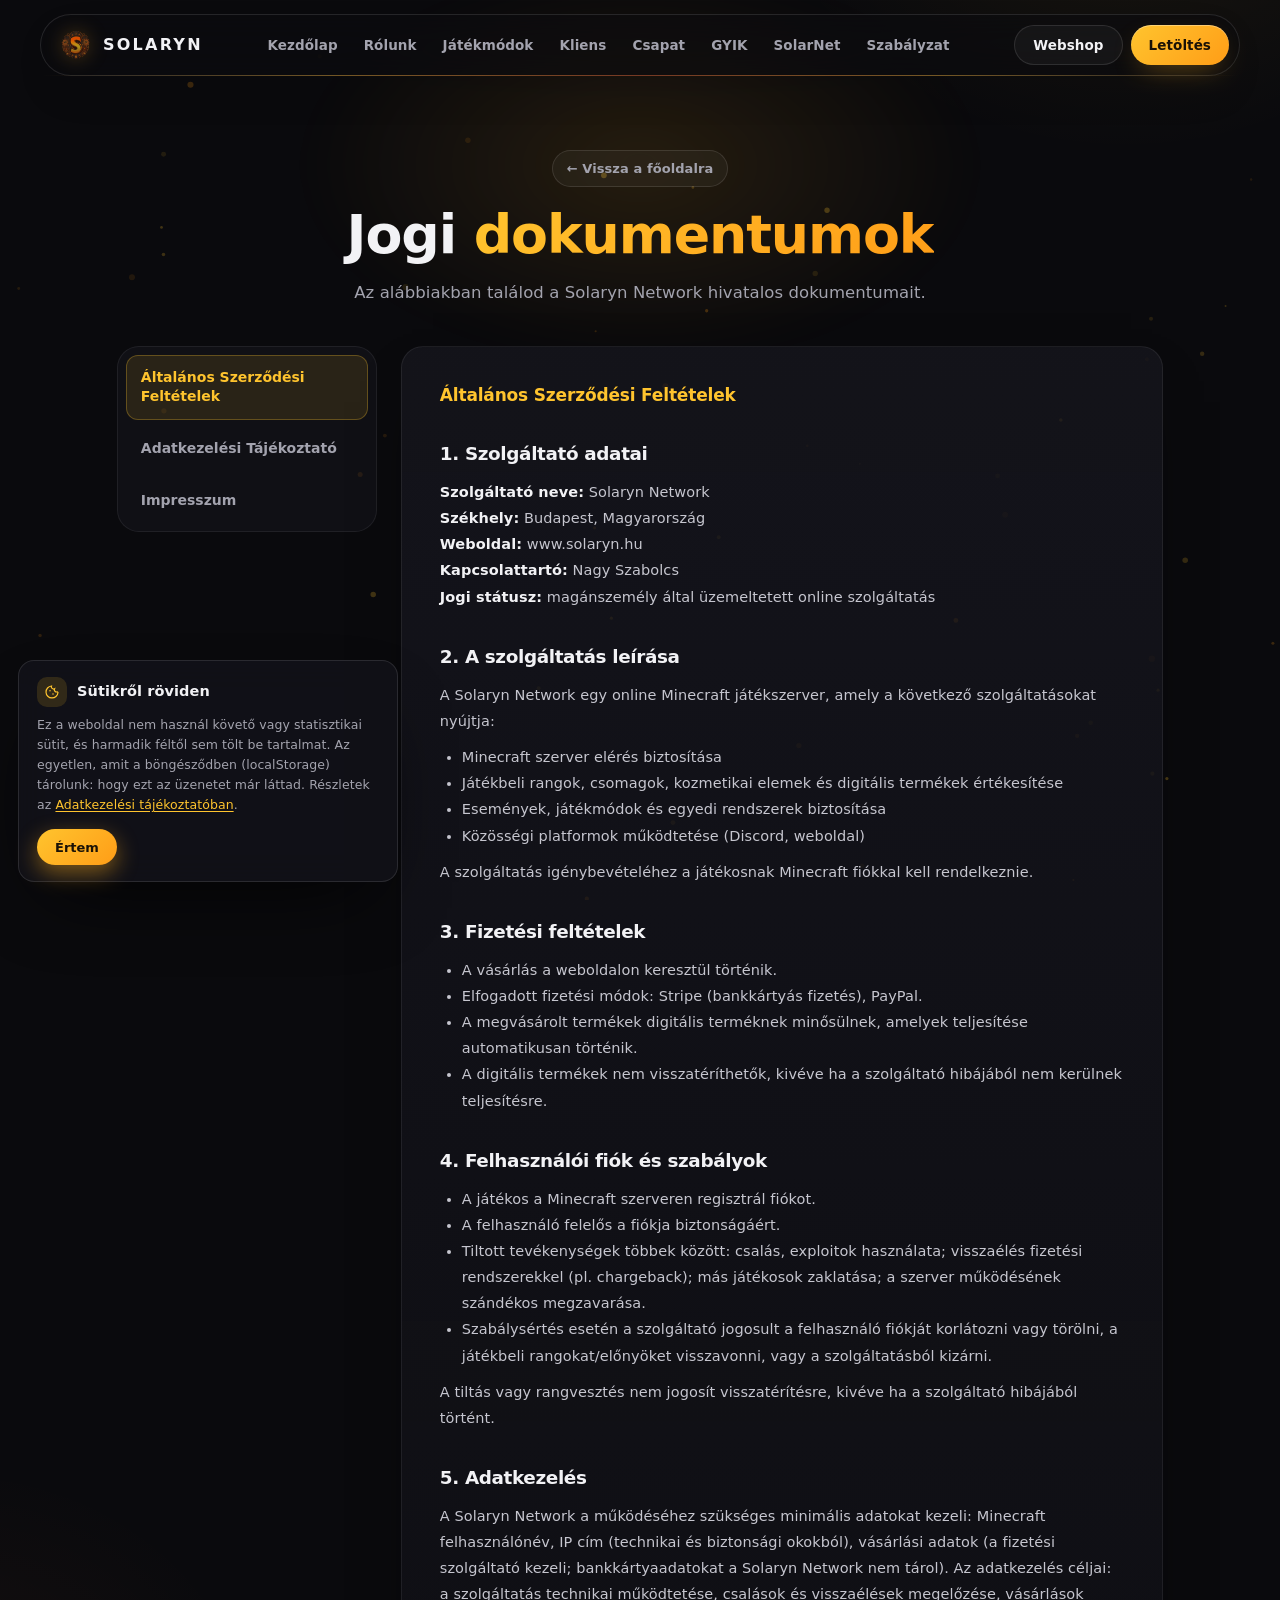
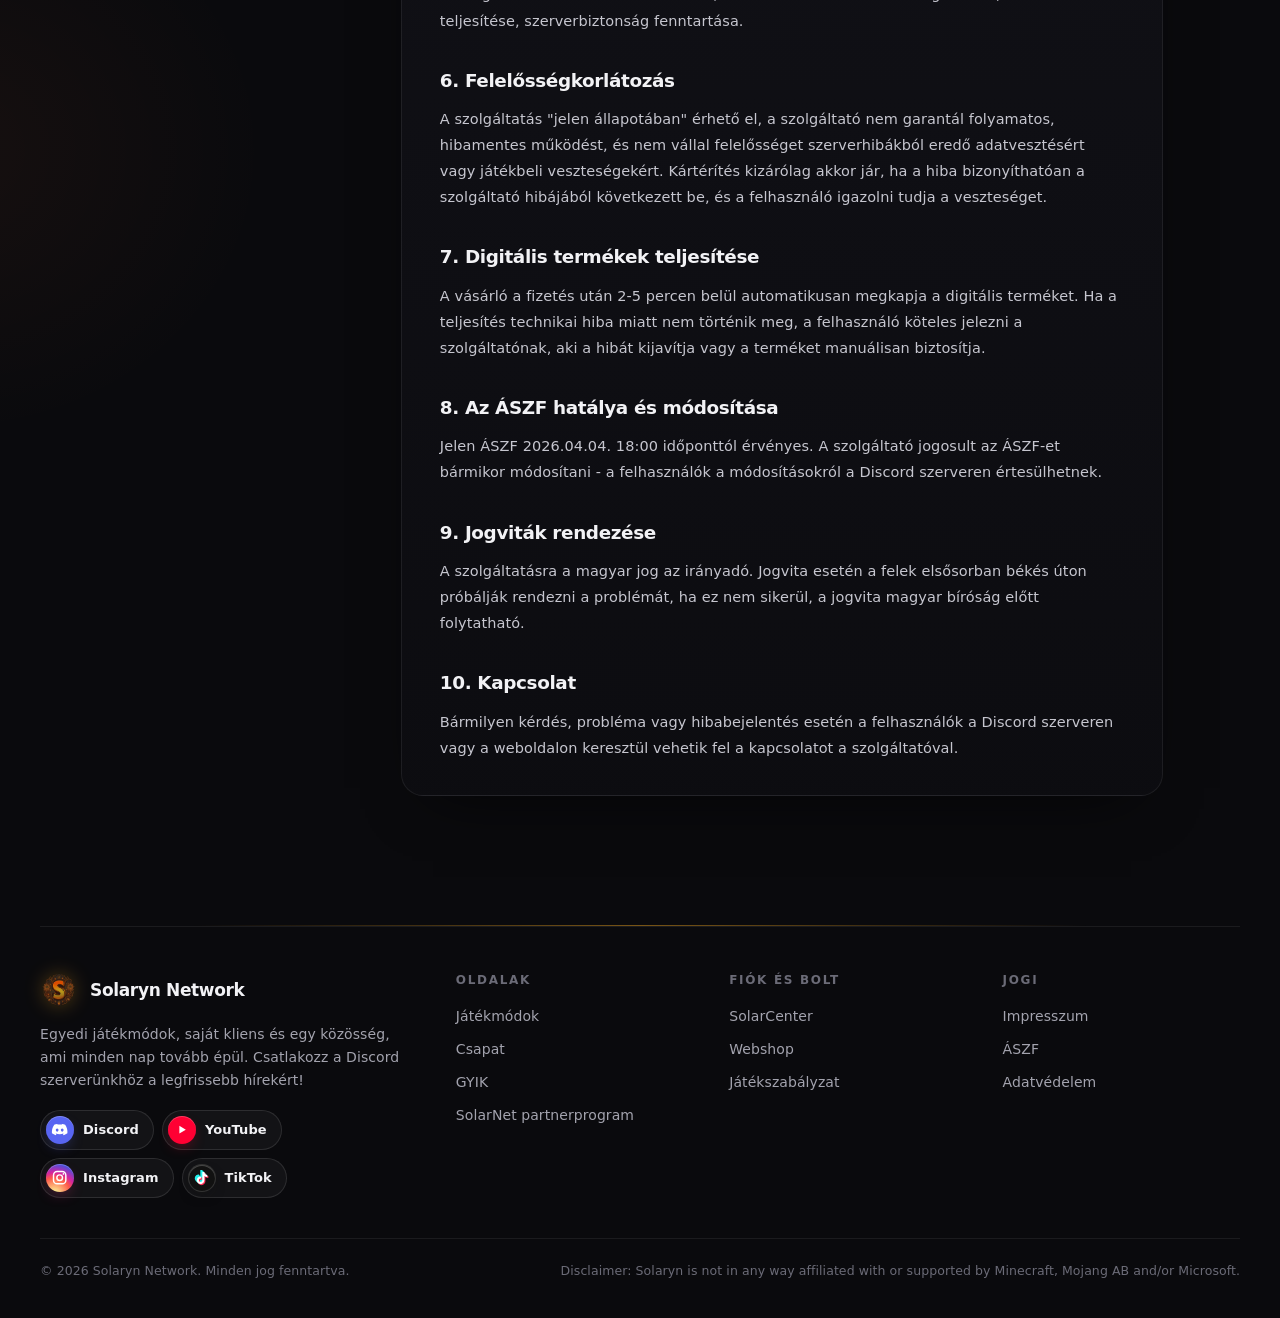
==== commit fe1ea89b: "Add files via upload" ====
--- a/jogi/index.html
+++ b/jogi/index.html
@@ -35,6 +35,7 @@
     <link rel="stylesheet" href="../style.css">
     <link rel="stylesheet" href="../ui.css">
     <link rel="stylesheet" href="../design.css">
+    <link rel="stylesheet" href="../components.css">
 </head>
 
 <body class="page-sub">
@@ -214,16 +215,17 @@
                         <span class="footer-logo">Solaryn Network</span>
                     </a>
                     <p>Egyedi játékmódok, saját kliens és egy közösség, ami minden nap tovább épül. Csatlakozz a Discord szerverünkhöz a legfrissebb hírekért!</p>
-                    <div class="socials">
-                        <a href="https://dc.solaryn.hu">Discord</a>
-                        <a href="https://www.instagram.com/solarynnetwork/">Instagram</a>
-                        <a href="https://www.tiktok.com/@solaryn.network">TikTok</a>
+                    <div class="social-apps">
+                        <a href="https://dc.solaryn.hu" class="social-app social-discord" target="_blank" rel="noopener"><span class="social-app-icon"><svg viewBox="0 0 24 24" aria-hidden="true"><path fill="currentColor" d="M19.6 5.3A17 17 0 0 0 15.4 4l-.5 1a15.7 15.7 0 0 0-5.8 0L8.6 4a17 17 0 0 0-4.2 1.3C1.7 9.3 1 13.2 1.3 17a17.1 17.1 0 0 0 5.2 2.6l1.1-1.7a11 11 0 0 1-1.7-.8l.4-.3a12.2 12.2 0 0 0 11.4 0l.4.3a11 11 0 0 1-1.7.8l1.1 1.7a17 17 0 0 0 5.2-2.6c.4-4.4-.7-8.3-3.1-11.7ZM8.5 14.7c-1 0-1.9-1-1.9-2.2s.8-2.2 1.9-2.2 1.9 1 1.9 2.2-.8 2.2-1.9 2.2Zm7 0c-1 0-1.9-1-1.9-2.2s.8-2.2 1.9-2.2 1.9 1 1.9 2.2-.8 2.2-1.9 2.2Z"/></svg></span>Discord</a>
+                        <a href="https://www.youtube.com/@SolarynNetwork" class="social-app social-youtube" target="_blank" rel="noopener"><span class="social-app-icon"><svg viewBox="0 0 24 24" aria-hidden="true"><path fill="currentColor" d="M8.8 6.6v10.8l8.9-5.4z"/></svg></span>YouTube</a>
+                        <a href="https://www.instagram.com/solarynnetwork/" class="social-app social-instagram" target="_blank" rel="noopener"><span class="social-app-icon"><svg viewBox="0 0 24 24" aria-hidden="true"><rect x="3.5" y="3.5" width="17" height="17" rx="5" fill="none" stroke="currentColor" stroke-width="2"/><circle cx="12" cy="12" r="3.9" fill="none" stroke="currentColor" stroke-width="2"/><circle cx="17.2" cy="6.8" r="1.2" fill="currentColor"/></svg></span>Instagram</a>
+                        <a href="https://www.tiktok.com/@solaryn.network" class="social-app social-tiktok" target="_blank" rel="noopener"><span class="social-app-icon"><svg viewBox="0 0 24 24" aria-hidden="true"><path fill="currentColor" d="M16.6 5.8A4.3 4.3 0 0 1 15.5 3h-3.1v12.4a2.6 2.6 0 1 1-2.6-2.6c.3 0 .5 0 .8.1V9.7a5.7 5.7 0 1 0 4.9 5.7V9.1a7.3 7.3 0 0 0 4.3 1.4V7.4a4.3 4.3 0 0 1-3.2-1.6Z"/></svg></span>TikTok</a>
                     </div>
                 </div>
                 <div class="footer-col">
                     <div class="footer-col-title">Oldalak</div>
                     <a href="../#jatekmodok">Játékmódok</a>
-                    <a href="../#kliens">Kliens letöltése</a>
+                    <a href="../#csapat">Csapat</a>
                     <a href="../#gyik">GYIK</a>
                     <a href="../solarnet/">SolarNet partnerprogram</a>
                 </div>
--- a/components.css
+++ b/components.css
@@ -0,0 +1,236 @@
+/* ---------- Közösségi "app" ikonok ---------- */
+.social-app-icon {
+    --tile: #2a2a33;
+    flex-shrink: 0; width: 30px; height: 30px; border-radius: 9px;
+    display: inline-flex; align-items: center; justify-content: center;
+    color: #fff; background: var(--tile);
+    box-shadow: inset 0 1px 0 rgba(255, 255, 255, .22), 0 6px 16px -8px var(--tile);
+    transition: transform .18s var(--ease-out), box-shadow .2s;
+}
+.social-app-icon svg { width: 62%; height: 62%; display: block; }
+.social-discord .social-app-icon, .social-app-icon.social-discord { --tile: #5865f2; }
+.social-youtube .social-app-icon, .social-app-icon.social-youtube { --tile: #ff0033; }
+.social-instagram .social-app-icon, .social-app-icon.social-instagram {
+    --tile: #d62976;
+    background: radial-gradient(circle at 30% 107%, #fdf497 0%, #fdf497 5%, #fd5949 45%, #d6249f 60%, #285aeb 90%);
+}
+.social-tiktok .social-app-icon, .social-app-icon.social-tiktok { --tile: #111; border: 1px solid rgba(255, 255, 255, .14); }
+.social-tiktok .social-app-icon svg, .social-app-icon.social-tiktok svg { filter: drop-shadow(1.2px 1.2px 0 #fe2c55) drop-shadow(-1.2px -1.2px 0 #25f4ee); }
+
+.social-apps { display: flex; flex-wrap: wrap; gap: 8px; }
+.social-app {
+    display: inline-flex; align-items: center; gap: 9px;
+    padding: 5px 14px 5px 5px; border-radius: 999px; text-decoration: none;
+    font-size: 13px; font-weight: 700; color: var(--text);
+    background: rgba(255, 255, 255, .04); border: 1px solid var(--stroke-2);
+    transition: border-color .16s, background .16s, transform .14s var(--ease-out);
+}
+.social-app .social-app-icon { width: 28px; height: 28px; border-radius: 999px; }
+.social-app:hover { border-color: var(--stroke-3); background: rgba(255, 255, 255, .07); transform: translateY(-1px); }
+.social-app:hover .social-app-icon { transform: rotate(-8deg) scale(1.06); }
+
+.hero-panel-socials {
+    display: flex; align-items: center; justify-content: space-between; gap: 12px;
+    margin-top: 12px; padding-top: 14px; border-top: 1px solid var(--stroke);
+}
+.hero-panel-socials > span { font-size: 12.5px; font-weight: 700; color: var(--text-faint); }
+.social-icons { display: flex; gap: 8px; }
+.social-icons .social-app-icon { width: 38px; height: 38px; border-radius: 11px; text-decoration: none; }
+.social-icons .social-app-icon:hover { transform: translateY(-2px) rotate(-6deg); }
+
+/* ---------- Közösség sáv (főoldal) ---------- */
+.community-band { width: min(var(--container), calc(100% - 48px)); margin: 120px auto 0; }
+.community-inner {
+    position: relative; overflow: hidden;
+    display: grid; grid-template-columns: minmax(0, .9fr) minmax(0, 1.1fr); gap: 36px; align-items: center;
+    padding: 44px 48px; border-radius: var(--r-xl);
+    background:
+        linear-gradient(100deg, rgba(10, 10, 13, .95) 35%, rgba(10, 10, 13, .72)),
+        url("assets/lobby.jpg") center 40% / cover;
+    border: 1px solid var(--brand-line);
+    box-shadow: var(--shadow-pop);
+}
+.community-copy .eyebrow { display: flex; width: fit-content; }
+.community-copy h2 { font-size: clamp(26px, 2.8vw, 36px); font-weight: 800; line-height: 1.15; margin: 0 0 12px; }
+.community-copy p { color: #cfcfd8; margin: 0; max-width: 460px; }
+.community-grid { display: grid; grid-template-columns: repeat(2, minmax(0, 1fr)); gap: 10px; }
+.community-card {
+    display: flex; align-items: center; gap: 12px; padding: 14px; border-radius: var(--r-md);
+    text-decoration: none; color: var(--text);
+    background: rgba(12, 12, 16, .62); border: 1px solid var(--stroke-2);
+    backdrop-filter: blur(10px); -webkit-backdrop-filter: blur(10px);
+    transition: border-color .18s, background .18s, transform .16s var(--ease-out);
+}
+.community-card .social-app-icon { width: 44px; height: 44px; border-radius: 13px; }
+.community-card-text { display: flex; flex-direction: column; min-width: 0; flex: 1; line-height: 1.35; }
+.community-card-text strong { font-size: 15px; font-weight: 800; }
+.community-card-text small { font-size: 12.5px; color: var(--text-dim); }
+.community-card-arrow { color: var(--text-faint); flex-shrink: 0; transition: transform .16s, color .16s; }
+.community-card:hover { transform: translateY(-2px); border-color: color-mix(in srgb, var(--accent) 55%, transparent); background: rgba(18, 18, 24, .8); }
+.community-card:hover .social-app-icon { transform: rotate(-8deg) scale(1.05); }
+.community-card:hover .community-card-arrow { transform: translateX(3px); color: var(--text); }
+.community-card.social-discord { --accent: #5865f2; }
+.community-card.social-youtube { --accent: #ff0033; }
+.community-card.social-instagram { --accent: #d62976; }
+.community-card.social-tiktok { --accent: #25f4ee; }
+
+/* ---------- Csapat kártyák ---------- */
+.team-grid { grid-template-columns: repeat(3, minmax(0, 360px)); align-items: stretch; }
+.team-card { text-align: center; }
+.team-card-name { text-decoration: none; display: inline-flex; align-items: center; gap: 6px; }
+a.team-card-name { transition: color .16s; }
+a.team-card-name svg { color: var(--text-faint); transition: color .16s, transform .16s; }
+a.team-card-name:hover { color: var(--gold); }
+a.team-card-name:hover svg { color: var(--gold); transform: translate(2px, -2px); }
+.team-card-bio { margin: 10px 0 0; font-size: 14px; line-height: 1.7; color: var(--text-dim); }
+.team-card-bio strong { color: var(--text); }
+.team-card-tags { display: flex; flex-wrap: wrap; justify-content: center; gap: 6px; margin-top: 14px; }
+.team-card-tags span {
+    padding: 4px 10px; border-radius: 999px; font-size: 11.5px; font-weight: 700; color: var(--text-dim);
+    background: rgba(255, 255, 255, .04); border: 1px solid var(--stroke);
+}
+.team-card-site {
+    margin-top: auto; padding-top: 16px;
+    display: inline-flex; align-items: center; gap: 6px;
+    font-size: 13px; font-weight: 800; color: var(--gold); text-decoration: none;
+}
+.team-card-site svg { transition: transform .16s; }
+.team-card-site:hover { text-decoration: underline; text-underline-offset: 3px; }
+.team-card-site:hover svg { transform: translate(2px, -2px); }
+
+/* ---------- SolarNet ---------- */
+.solarnet-hero-cta { display: flex; justify-content: center; padding-top: 30px; }
+.solarnet-hero-cta .btn-download-big, .solarnet-final .btn-download-big { margin: 0; }
+.solarnet-pricing .section-subtitle { margin-left: auto; margin-right: auto; }
+.solarnet-final { width: min(920px, calc(100% - 48px)); margin: 20px auto 0; }
+.solarnet-final-inner {
+    position: relative; overflow: hidden; text-align: center;
+    padding: 54px 44px; border-radius: var(--r-xl);
+    background:
+        radial-gradient(80% 120% at 50% 0%, rgba(255, 196, 46, .14), transparent 65%),
+        linear-gradient(180deg, rgba(22, 22, 30, .85), rgba(15, 15, 20, .7));
+    border: 1px solid var(--brand-line); box-shadow: var(--shadow-pop);
+}
+.solarnet-final .section-title { margin: 0 0 14px; }
+.solarnet-final .section-subtitle { margin: 0 auto; max-width: 620px; }
+.solarnet-final-note {
+    max-width: 560px; margin: 20px auto 28px; padding: 12px 16px; border-radius: var(--r-md);
+    font-size: 14px; line-height: 1.65; color: var(--text-dim); background: rgba(255, 255, 255, .03); border: 1px solid var(--stroke);
+}
+.solarnet-final-note strong { color: var(--text); }
+.solarnet-final-socials { display: flex; justify-content: center; margin-top: 26px; }
+
+/* ---------- Szabályzat ---------- */
+.rules-intro { display: grid; grid-template-columns: repeat(4, minmax(0, 1fr)); gap: 12px; margin: 0 0 22px; }
+.rules-intro-item {
+    display: flex; align-items: flex-start; gap: 12px; padding: 16px; border-radius: var(--r-md);
+    background: linear-gradient(180deg, rgba(22, 22, 30, .72), rgba(16, 16, 22, .5)); border: 1px solid var(--stroke);
+}
+.rules-intro-icon {
+    flex-shrink: 0; width: 38px; height: 38px; border-radius: 11px; font-size: 18px;
+    display: flex; align-items: center; justify-content: center;
+    background: var(--brand-soft); border: 1px solid var(--brand-line);
+}
+.rules-intro-item b { display: block; font-size: 14px; color: var(--text); margin-bottom: 2px; }
+.rules-intro-item p { margin: 0; font-size: 13px; line-height: 1.55; color: var(--text-dim); }
+.rules-page .rules-warning { max-width: none; margin: 0 0 22px; }
+.rules-toolbar { display: flex; align-items: center; gap: 14px; margin: 0 0 22px; }
+.rules-search { position: relative; flex: 1; display: flex; align-items: center; }
+.rules-search svg { position: absolute; left: 17px; color: var(--text-faint); pointer-events: none; }
+.rules-search input {
+    width: 100%; height: 50px; padding: 0 16px 0 46px; border-radius: 999px;
+    font-family: var(--font-text); font-size: 15px; color: var(--text);
+    background: rgba(20, 20, 27, .7); border: 1px solid var(--stroke-2);
+    transition: border-color .16s, background .16s;
+}
+.rules-search input::placeholder { color: var(--text-faint); }
+.rules-search input:focus { outline: none; border-color: var(--brand-line); background: rgba(24, 22, 26, .85); }
+.rules-search input::-webkit-search-cancel-button { filter: grayscale(1) brightness(1.6); cursor: pointer; }
+.rules-search-count { font-size: 13px; font-weight: 700; color: var(--text-faint); white-space: nowrap; }
+
+.rules-page .legal-panel h3 { font-size: 26px; margin-bottom: 8px; }
+.rules-page .legal-panel .panel-lead { margin: 0 0 24px; font-size: 14.5px; }
+.rules-page .legal-panel h4 { color: var(--text); }
+.rules-page .rules-list li { padding-left: 72px; scroll-margin-top: 110px; }
+.rules-page .rules-warning strong { color: var(--text); }
+.rules-page .rules-list li::before {
+    width: auto; min-width: 38px; height: 22px; padding: 0 7px; border-radius: 999px;
+    left: 14px; top: 14px; transform: none; font-variant-numeric: tabular-nums;
+}
+.rules-page .rules-list li:target { border-color: var(--brand-line); background: rgba(255, 196, 46, .06); }
+.rules-list li.rule-hit { border-color: var(--brand-line); background: rgba(255, 196, 46, .05); }
+.rules-page .rule-hidden { display: none !important; }
+.rules-page mark { background: rgba(255, 196, 46, .3); color: var(--text); border-radius: 3px; padding: 0 1px; }
+.rules-page.searching .legal-panel { display: block; }
+.rules-page.searching .legal-panel.no-hits { display: none; }
+.rules-page.searching .legal-panel:not(.no-hits) ~ .legal-panel:not(.no-hits) { margin-top: 30px; padding-top: 30px; border-top: 1px solid var(--stroke); }
+.rules-page.searching .legal-tab { opacity: .45; pointer-events: none; }
+.rules-empty { display: none; padding: 30px 10px; text-align: center; color: var(--text-dim); }
+.rules-page.searching.no-results .rules-empty { display: block; }
+
+.rules-table-wrap { overflow-x: auto; margin: 14px 0 26px; border-radius: var(--r-md); border: 1px solid var(--line); }
+.rules-table { width: 100%; border-collapse: collapse; font-size: 14px; min-width: 540px; }
+.rules-table th, .rules-table td { padding: 12px 16px; text-align: left; border-bottom: 1px solid var(--line); vertical-align: top; }
+.rules-table th { font-size: 11.5px; font-weight: 800; letter-spacing: .1em; text-transform: uppercase; color: var(--text-faint); background: rgba(255, 255, 255, .03); }
+.rules-table tr:last-child td { border-bottom: none; }
+.rules-table td { color: #c6c6cf; line-height: 1.6; }
+.rules-table td:first-child { color: var(--text); font-weight: 600; }
+.sanction { display: inline-block; padding: 2px 10px; border-radius: 999px; font-size: 12px; font-weight: 800; white-space: nowrap; line-height: 1.6; }
+.sanction-warn { color: #ffd23f; background: rgba(255, 210, 63, .1); border: 1px solid rgba(255, 210, 63, .3); }
+.sanction-mute { color: #7cb8ff; background: rgba(61, 139, 255, .1); border: 1px solid rgba(61, 139, 255, .3); }
+.sanction-temp { color: #ff9d57; background: rgba(255, 122, 61, .1); border: 1px solid rgba(255, 122, 61, .32); }
+.sanction-perm { color: #ff6b6b; background: rgba(255, 87, 87, .1); border: 1px solid rgba(255, 87, 87, .34); }
+.sanction-levels { display: grid; grid-template-columns: repeat(4, minmax(0, 1fr)); gap: 10px; margin: 14px 0 26px; }
+.sanction-level { padding: 14px; border-radius: var(--r-md); background: rgba(255, 255, 255, .02); border: 1px solid var(--line); }
+.sanction-level .sanction { margin-bottom: 8px; }
+.legal-card .sanction-level p { margin: 0; font-size: 13.5px; line-height: 1.6; }
+
+.legal-panel ol.rules-steps { counter-reset: step; list-style: none; padding: 0; margin: 14px 0 26px; display: flex; flex-direction: column; gap: 10px; }
+.rules-steps li {
+    counter-increment: step; position: relative; padding: 12px 18px 12px 56px; border-radius: 12px;
+    background: rgba(255, 255, 255, .02); border: 1px solid var(--line); min-height: 52px;
+}
+.rules-steps li::before {
+    content: counter(step); position: absolute; left: 14px; top: 12px;
+    width: 28px; height: 28px; border-radius: 9px; display: flex; align-items: center; justify-content: center;
+    font-weight: 900; font-size: 13px; color: var(--btn-ink); background: var(--brand-grad);
+}
+
+.rules-help {
+    display: flex; align-items: center; justify-content: space-between; gap: 20px; flex-wrap: wrap;
+    margin-top: 24px; padding: 24px 28px; border-radius: var(--r-lg);
+    background: linear-gradient(160deg, rgba(88, 101, 242, .14), rgba(18, 18, 24, .7) 60%);
+    border: 1px solid rgba(88, 101, 242, .32);
+}
+.rules-help h2 { font-size: 20px; font-weight: 800; margin: 0 0 4px; }
+.rules-help p { margin: 0; font-size: 14px; color: var(--text-dim); }
+.rules-help-actions { display: flex; align-items: center; gap: 12px; flex-wrap: wrap; }
+
+.btn-discord {
+    display: inline-flex; align-items: center; gap: 10px; height: 46px; padding: 0 20px; border-radius: 999px;
+    font-size: 14px; font-weight: 800; text-decoration: none; color: #fff;
+    background: #5865f2; box-shadow: 0 12px 30px -12px rgba(88, 101, 242, .8), inset 0 1px 0 rgba(255, 255, 255, .25);
+    transition: transform .14s var(--ease-out), filter .16s;
+}
+.btn-discord svg { width: 20px; height: 20px; }
+.btn-discord:hover { transform: translateY(-1px); filter: brightness(1.08); }
+
+@media (max-width: 1100px) {
+    .rules-intro { grid-template-columns: repeat(2, minmax(0, 1fr)); }
+}
+@media (max-width: 980px) {
+    .team-grid { grid-template-columns: minmax(0, 460px); }
+    .community-inner { grid-template-columns: minmax(0, 1fr); }
+    .sanction-levels { grid-template-columns: repeat(2, minmax(0, 1fr)); }
+}
+@media (max-width: 760px) {
+    .team-grid { grid-template-columns: minmax(0, 1fr); }
+    .community-band, .solarnet-final { width: calc(100% - 32px); }
+    .community-inner { padding: 30px 22px; }
+    .community-grid { grid-template-columns: minmax(0, 1fr); }
+    .solarnet-final-inner { padding: 40px 22px; }
+    .rules-intro, .sanction-levels { grid-template-columns: minmax(0, 1fr); }
+    .rules-toolbar { flex-direction: column; align-items: stretch; }
+    .rules-search-count { text-align: center; }
+    .rules-help { padding: 22px; }
+}
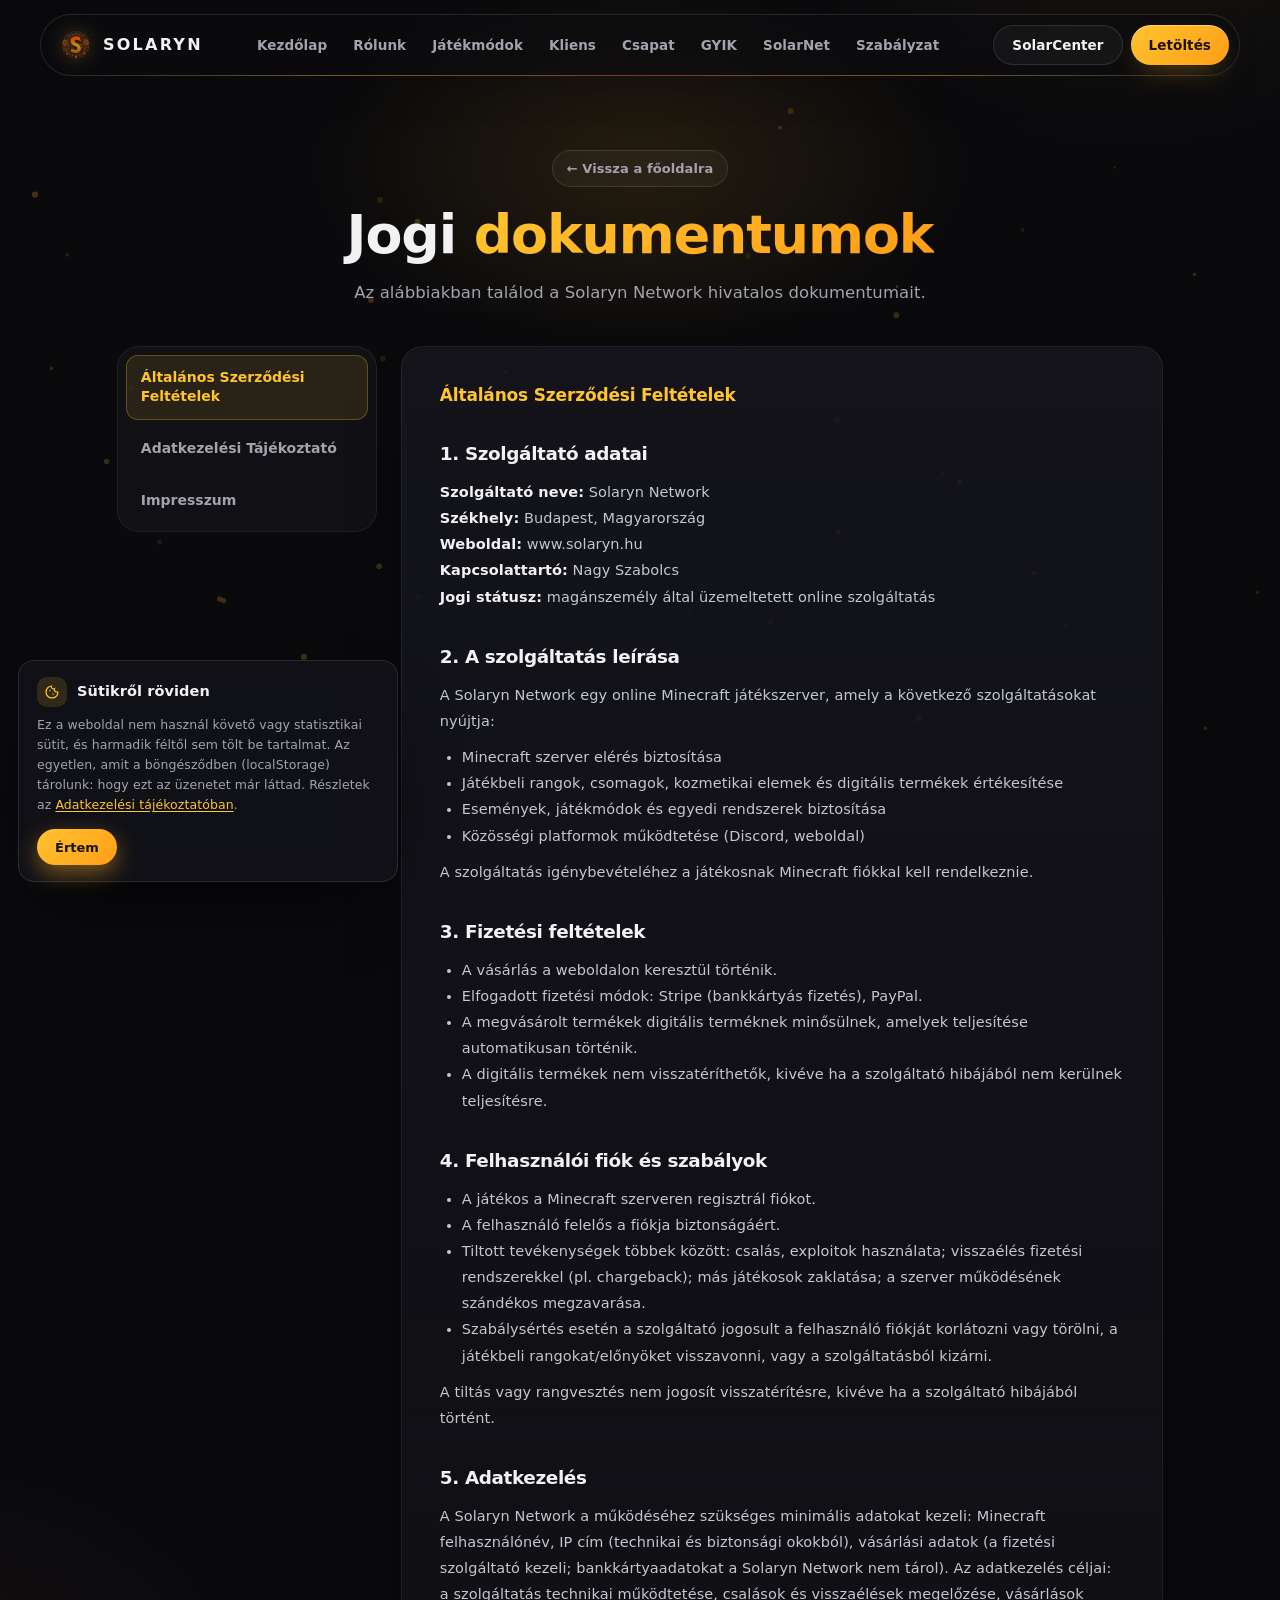
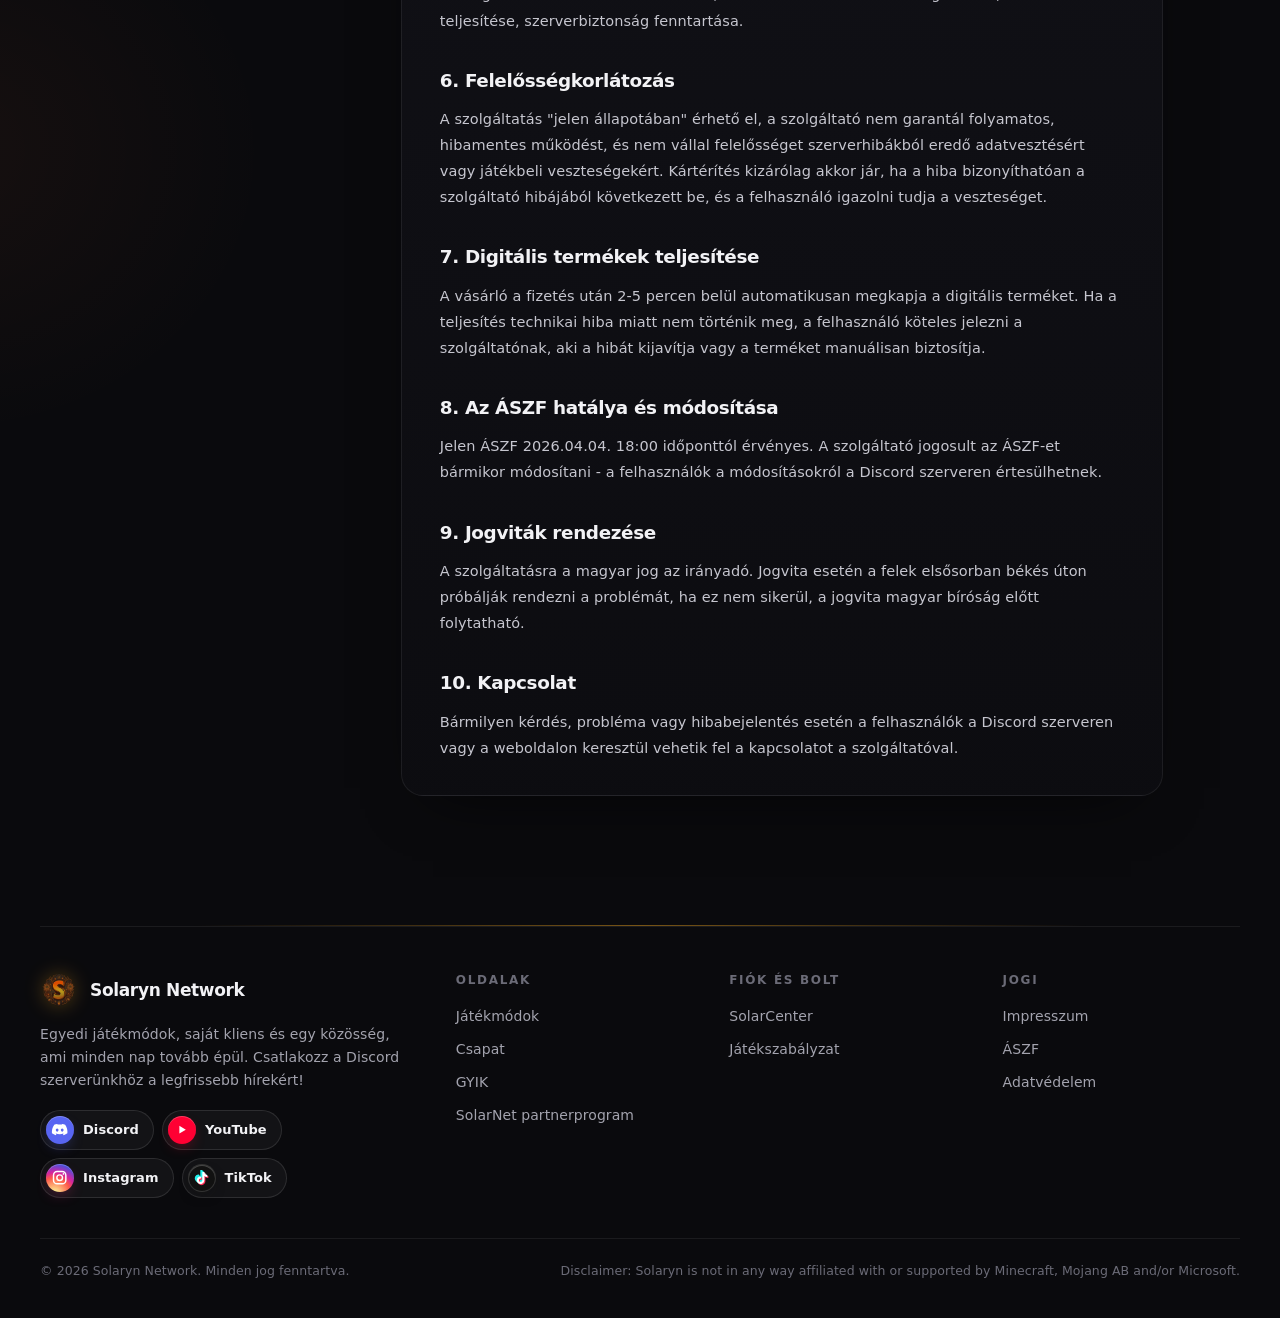
==== commit f44985c0: "Add files via upload" ====
--- a/jogi/index.html
+++ b/jogi/index.html
@@ -1,257 +1,256 @@
-<!DOCTYPE html>
-<html lang="hu">
-
-<head>
-    <meta charset="UTF-8">
-    <meta http-equiv="Content-Security-Policy" content="default-src 'self'; script-src 'self'; style-src 'self' 'unsafe-inline'; img-src 'self' data: blob: https://api.overclockgame.hu:8908; connect-src 'self' https://api.overclockgame.hu:8908; font-src 'self'; frame-src 'none'; object-src 'none'; base-uri 'self'; form-action 'self'; upgrade-insecure-requests">
-    <meta name="referrer" content="strict-origin-when-cross-origin">
-    <meta name="viewport" content="width=device-width, initial-scale=1.0, viewport-fit=cover">
-
-    <title>Jogi dokumentumok - Solaryn Network</title>
-    <meta name="description" content="Solaryn Network - Általános Szerződési Feltételek, Adatkezelési Tájékoztató és Impresszum.">
-    <meta name="author" content="Solaryn Network">
-    <meta name="theme-color" content="#07070a">
-    <meta name="color-scheme" content="dark">
-    <meta name="robots" content="index, follow, max-image-preview:large">
-    <link rel="canonical" href="https://solaryn.hu/jogi/">
-
-    <link rel="icon" type="image/png" href="../assets/solaryn-icon.png">
-    <link rel="apple-touch-icon" href="../assets/solaryn-icon.png">
-    <link rel="manifest" href="../site.webmanifest">
-
-    <meta property="og:type" content="website">
-    <meta property="og:site_name" content="Solaryn Network">
-    <meta property="og:locale" content="hu_HU">
-    <meta property="og:url" content="https://solaryn.hu/jogi/">
-    <meta property="og:title" content="Jogi dokumentumok - Solaryn Network">
-    <meta property="og:description" content="Solaryn Network - Általános Szerződési Feltételek, Adatkezelési Tájékoztató és Impresszum.">
-    <meta property="og:image" content="https://solaryn.hu/assets/solaryn-wordmark.png">
-    <meta property="og:image:alt" content="Solaryn Network">
-    <meta name="twitter:card" content="summary_large_image">
-    <meta name="twitter:title" content="Jogi dokumentumok - Solaryn Network">
-    <meta name="twitter:description" content="Solaryn Network - Általános Szerződési Feltételek, Adatkezelési Tájékoztató és Impresszum.">
-    <meta name="twitter:image" content="https://solaryn.hu/assets/solaryn-wordmark.png">
-
-    <link rel="stylesheet" href="../style.css">
-    <link rel="stylesheet" href="../ui.css">
-    <link rel="stylesheet" href="../design.css">
-    <link rel="stylesheet" href="../components.css">
-</head>
-
-<body class="page-sub">
-    <a class="skip-link" href="#main-content">Ugrás a tartalomra</a>
-    <div class="scroll-progress"></div>
-    <canvas class="particle-canvas" id="particleCanvas" aria-hidden="true"></canvas>
-
-    <nav>
-        <a href="../#kezdolap" class="logo">
-            <img src="../assets/solaryn-icon.png" alt="Solaryn" class="logo-icon">
-            <span class="logo-word">Solaryn</span>
-        </a>
-        <ul class="nav-links">
-            <li><a href="../#kezdolap">Kezdőlap</a></li>
-            <li><a href="../#rolunk">Rólunk</a></li>
-            <li><a href="../#jatekmodok">Játékmódok</a></li>
-            <li><a href="../#kliens">Kliens</a></li>
-            <li><a href="../#csapat">Csapat</a></li>
-            <li><a href="../#gyik">GYIK</a></li>
-            <li><a href="../solarnet/">SolarNet</a></li>
-            <li><a href="../szabalyzat/">Szabályzat</a></li>
-        </ul>
-        <div class="nav-actions">
-            <a href="https://center.solaryn.hu" class="btn-outline-nav">Webshop</a>
-            <a href="../#kliens" class="btn-nav-download">Letöltés</a>
-        </div>
-    </nav>
-
-    <section id="main-content" class="subpage-hero">
-        <a href="../" class="back-home">← Vissza a főoldalra</a>
-        <h1>Jogi <span class="highlight">dokumentumok</span></h1>
-        <p>Az alábbiakban találod a Solaryn Network hivatalos dokumentumait.</p>
-    </section>
-
-    <section class="legal-page">
-        <div class="legal-layout">
-            <div class="legal-sidebar">
-                <button class="legal-tab active" data-legal="aszf">Általános Szerződési Feltételek</button>
-                <button class="legal-tab" data-legal="adatkezeles">Adatkezelési Tájékoztató</button>
-                <button class="legal-tab" data-legal="impresszum">Impresszum</button>
-            </div>
-
-            <div class="card legal-card">
-                <div class="legal-panel active" data-legal-panel="aszf">
-                    <h3>Általános Szerződési Feltételek</h3>
-
-                    <h4>1. Szolgáltató adatai</h4>
-                    <p><b>Szolgáltató neve:</b> Solaryn Network<br><b>Székhely:</b> Budapest, Magyarország<br><b>Weboldal:</b> www.solaryn.hu<br><b>Kapcsolattartó:</b> Nagy Szabolcs<br><b>Jogi státusz:</b> magánszemély által üzemeltetett online szolgáltatás</p>
-
-                    <h4>2. A szolgáltatás leírása</h4>
-                    <p>A Solaryn Network egy online Minecraft játékszerver, amely a következő szolgáltatásokat nyújtja:</p>
-                    <ul>
-                        <li>Minecraft szerver elérés biztosítása</li>
-                        <li>Játékbeli rangok, csomagok, kozmetikai elemek és digitális termékek értékesítése</li>
-                        <li>Események, játékmódok és egyedi rendszerek biztosítása</li>
-                        <li>Közösségi platformok működtetése (Discord, weboldal)</li>
-                    </ul>
-                    <p>A szolgáltatás igénybevételéhez a játékosnak Minecraft fiókkal kell rendelkeznie.</p>
-
-                    <h4>3. Fizetési feltételek</h4>
-                    <ul>
-                        <li>A vásárlás a weboldalon keresztül történik.</li>
-                        <li>Elfogadott fizetési módok: Stripe (bankkártyás fizetés), PayPal.</li>
-                        <li>A megvásárolt termékek digitális terméknek minősülnek, amelyek teljesítése automatikusan történik.</li>
-                        <li>A digitális termékek nem visszatéríthetők, kivéve ha a szolgáltató hibájából nem kerülnek teljesítésre.</li>
-                    </ul>
-
-                    <h4>4. Felhasználói fiók és szabályok</h4>
-                    <ul>
-                        <li>A játékos a Minecraft szerveren regisztrál fiókot.</li>
-                        <li>A felhasználó felelős a fiókja biztonságáért.</li>
-                        <li>Tiltott tevékenységek többek között: csalás, exploitok használata; visszaélés fizetési rendszerekkel (pl. chargeback); más játékosok zaklatása; a szerver működésének szándékos megzavarása.</li>
-                        <li>Szabálysértés esetén a szolgáltató jogosult a felhasználó fiókját korlátozni vagy törölni, a játékbeli rangokat/előnyöket visszavonni, vagy a szolgáltatásból kizárni.</li>
-                    </ul>
-                    <p>A tiltás vagy rangvesztés nem jogosít visszatérítésre, kivéve ha a szolgáltató hibájából történt.</p>
-
-                    <h4>5. Adatkezelés</h4>
-                    <p>A Solaryn Network a működéséhez szükséges minimális adatokat kezeli: Minecraft felhasználónév, IP cím (technikai és biztonsági okokból), vásárlási adatok (a fizetési szolgáltató kezeli; bankkártyaadatokat a Solaryn Network nem tárol). Az adatkezelés céljai: a szolgáltatás technikai működtetése, csalások és visszaélések megelőzése, vásárlások teljesítése, szerverbiztonság fenntartása.</p>
-
-                    <h4>6. Felelősségkorlátozás</h4>
-                    <p>A szolgáltatás "jelen állapotában" érhető el, a szolgáltató nem garantál folyamatos, hibamentes működést, és nem vállal felelősséget szerverhibákból eredő adatvesztésért vagy játékbeli veszteségekért. Kártérítés kizárólag akkor jár, ha a hiba bizonyíthatóan a szolgáltató hibájából következett be, és a felhasználó igazolni tudja a veszteséget.</p>
-
-                    <h4>7. Digitális termékek teljesítése</h4>
-                    <p>A vásárló a fizetés után 2-5 percen belül automatikusan megkapja a digitális terméket. Ha a teljesítés technikai hiba miatt nem történik meg, a felhasználó köteles jelezni a szolgáltatónak, aki a hibát kijavítja vagy a terméket manuálisan biztosítja.</p>
-
-                    <h4>8. Az ÁSZF hatálya és módosítása</h4>
-                    <p>Jelen ÁSZF 2026.04.04. 18:00 időponttól érvényes. A szolgáltató jogosult az ÁSZF-et bármikor módosítani - a felhasználók a módosításokról a Discord szerveren értesülhetnek.</p>
-
-                    <h4>9. Jogviták rendezése</h4>
-                    <p>A szolgáltatásra a magyar jog az irányadó. Jogvita esetén a felek elsősorban békés úton próbálják rendezni a problémát, ha ez nem sikerül, a jogvita magyar bíróság előtt folytatható.</p>
-
-                    <h4>10. Kapcsolat</h4>
-                    <p>Bármilyen kérdés, probléma vagy hibabejelentés esetén a felhasználók a Discord szerveren vagy a weboldalon keresztül vehetik fel a kapcsolatot a szolgáltatóval.</p>
-                </div>
-
-                <div class="legal-panel" data-legal-panel="adatkezeles">
-                    <h3>Adatkezelési Tájékoztató</h3>
-
-                    <h4>1. Bevezetés</h4>
-                    <p>Jelen Adatkezelési Tájékoztató célja, hogy a Solaryn Network szolgáltatásait igénybe vevő felhasználókat tájékoztassa arról, milyen adatokat kezelünk, milyen célból, milyen jogalapon, mennyi ideig, és milyen jogok illetik meg a felhasználót. A Solaryn Network a működéséhez szükséges minimális adatot kezeli.</p>
-
-                    <h4>2. Adatkezelő adatai</h4>
-                    <p><b>Adatkezelő neve:</b> Solaryn Network<br><b>Székhely:</b> Budapest, Magyarország<br><b>Weboldal:</b> www.solaryn.hu<br><b>Kapcsolattartó:</b> Nagy Szabolcs</p>
-
-                    <h4>3. Kezelt adatok köre</h4>
-                    <p><b>Technikai adatok:</b> Minecraft felhasználónév, IP cím, szervernaplók.<br><b>Vásárlási adatok:</b> vásárlás időpontja, vásárolt termék típusa, fizetési azonosító (Stripe/PayPal által biztosított).</p>
-                    <p><i>A Solaryn Network nem tárol bankkártyaadatokat, azokat kizárólag a fizetési szolgáltatók (Stripe, PayPal) kezelik.</i></p>
-
-                    <h4>4. Az adatkezelés céljai</h4>
-                    <ul>
-                        <li>a szolgáltatás technikai működtetése</li>
-                        <li>a felhasználói fiókok azonosítása</li>
-                        <li>a digitális termékek teljesítése</li>
-                        <li>csalások, visszaélések és szerverbiztonsági incidensek megelőzése</li>
-                        <li>hibák kivizsgálása és javítása, fizetések ellenőrzése és adminisztrációja</li>
-                    </ul>
-                    <p>A Solaryn Network nem használja fel az adatokat marketing célokra, és nem adja át harmadik félnek kereskedelmi célból.</p>
-
-                    <h4>5. Az adatkezelés jogalapja</h4>
-                    <p><b>Szerződés teljesítése</b> (GDPR 6. cikk (1) b)): a felhasználó és a szolgáltató közötti szolgáltatás biztosítása.<br><b>Jogszerű érdek</b> (GDPR 6. cikk (1) f)): a szerver biztonságának fenntartása, visszaélések megelőzése.</p>
-
-                    <h4>6. Adatmegőrzési idő</h4>
-                    <p>Technikai adatok: legfeljebb 90 nap. Vásárlási adatok: legfeljebb 1 év. IP címek: legfeljebb 30 nap. Jogvita vagy visszaélés gyanúja esetén az adatok megőrzési ideje meghosszabbodhat.</p>
-
-                    <h4>7. Adatok továbbítása</h4>
-                    <p>Fizetési szolgáltatók (Stripe, PayPal) - kizárólag a fizetés lebonyolításához szükséges adatokat kezelik. Hatóságok - kizárólag jogszabályi kötelezettség esetén. A Solaryn Network nem értékesít, nem ad bérbe és nem oszt meg adatot kereskedelmi célból.</p>
-
-                    <h4>8. Adatbiztonság</h4>
-                    <p>Szerverbiztonsági rendszerek, naplózás és visszaélésfigyelés, korlátozott hozzáférés, titkosított kommunikáció a fizetési szolgáltatókkal.</p>
-
-                    <h4>9. Felhasználói jogok</h4>
-                    <p>Hozzáférés, helyesbítés, törlés, korlátozás és tiltakozás joga - a kérelmeket a Discord szerveren vagy a weboldalon keresztül jelezheted.</p>
-
-                    <h4>10. Panasz benyújtása</h4>
-                    <p>Ha úgy érzed, hogy az adatkezelés nem felel meg a jogszabályoknak, panaszt tehetsz a Nemzeti Adatvédelmi és Információszabadság Hatóságnál (NAIH).</p>
-
-                    <h4>11. Sütik és helyi tárolás</h4>
-                    <p>A <b>www.solaryn.hu</b> weboldal nem használ követő, statisztikai vagy hirdetési célú sütit, és harmadik féltől sem tölt be tartalmat (a betűkészletek is a saját szerverünkről érkeznek). Az egyetlen, amit a böngésződben, a saját eszközödön tárolunk: hogy a süti-tájékoztató sávot már bezártad-e (böngésző <i>localStorage</i>, nem hagyja el az eszközödet, nem küldjük el sehová). Ez bármikor törölhető a böngésződ beállításaiból, ez esetben a tájékoztató sáv a következő látogatáskor újra megjelenik.</p>
-                    <p>A SolarCenter (center.solaryn.hu) játékosportál ettől függetlenül, saját süti-kezeléssel működik - annak részleteit a SolarCenter felületén, a lábléc "Süti beállítások" pontjában találod.</p>
-
-                    <h4>12. A Tájékoztató módosítása</h4>
-                    <p>A Solaryn Network fenntartja a jogot, hogy a jelen Adatkezelési Tájékoztatót bármikor módosítsa. A módosításokról a felhasználók a Discord szerveren értesülhetnek.</p>
-                </div>
-
-                <div class="legal-panel" data-legal-panel="impresszum">
-                    <h3>Impresszum</h3>
-
-                    <h4>Üzemeltető adatai</h4>
-                    <p><b>Üzemeltető neve:</b> Solaryn Network<br><b>Képviselő:</b> Nagy Szabolcs<br><b>Székhely:</b> Budapest, Magyarország<br><b>Weboldal:</b> www.solaryn.hu<br><b>Kapcsolat:</b> Discord szerveren keresztül</p>
-                    <p>A Solaryn Network magánszemély által üzemeltetett online szolgáltatás és Minecraft játékszerver.</p>
-
-                    <h4>Kapcsolattartás</h4>
-                    <p>A felhasználók Discord szerveren vagy a weboldalon keresztüli üzenetküldéssel vehetik fel a kapcsolatot az üzemeltetővel, aki a beérkező megkeresésekre ésszerű időn belül válaszol.</p>
-
-                    <h4>A szolgáltatás jellege</h4>
-                    <p>A Solaryn Network egy online Minecraft játékszerver, amely digitális termékeket, rangokat, csomagokat és egyéb játékbeli szolgáltatásokat kínál.</p>
-
-                    <h4>Felelősség</h4>
-                    <p>Az üzemeltető mindent megtesz a weboldal és a szerver zavartalan működéséért, azonban a szolgáltatás esetleges hibáiért, leállásaiért vagy adatvesztésért felelősséget nem vállal, kivéve ha a hiba bizonyíthatóan az üzemeltető hibájából ered.</p>
-
-                    <h4>Jognyilatkozat</h4>
-                    <p>A weboldalon és a szerveren található tartalmak a Solaryn Network tulajdonát képezik. A tartalmak másolása, terjesztése vagy felhasználása kizárólag az üzemeltető engedélyével lehetséges.</p>
-
-                    <h4>Jogviták rendezése</h4>
-                    <p>A szolgáltatásra a magyar jog az irányadó. Jogvita esetén a felek elsősorban békés úton próbálják rendezni a problémát.</p>
-                </div>
-            </div>
-        </div>
-    </section>
-
-    <footer>
-        <div class="footer-content">
-            <div class="footer-top">
-                <div class="footer-brand">
-                    <a href="../" class="footer-brand-link">
-                        <img src="../assets/solaryn-icon.png" alt="Solaryn" class="footer-logo-icon">
-                        <span class="footer-logo">Solaryn Network</span>
-                    </a>
-                    <p>Egyedi játékmódok, saját kliens és egy közösség, ami minden nap tovább épül. Csatlakozz a Discord szerverünkhöz a legfrissebb hírekért!</p>
-                    <div class="social-apps">
-                        <a href="https://dc.solaryn.hu" class="social-app social-discord" target="_blank" rel="noopener"><span class="social-app-icon"><svg viewBox="0 0 24 24" aria-hidden="true"><path fill="currentColor" d="M19.6 5.3A17 17 0 0 0 15.4 4l-.5 1a15.7 15.7 0 0 0-5.8 0L8.6 4a17 17 0 0 0-4.2 1.3C1.7 9.3 1 13.2 1.3 17a17.1 17.1 0 0 0 5.2 2.6l1.1-1.7a11 11 0 0 1-1.7-.8l.4-.3a12.2 12.2 0 0 0 11.4 0l.4.3a11 11 0 0 1-1.7.8l1.1 1.7a17 17 0 0 0 5.2-2.6c.4-4.4-.7-8.3-3.1-11.7ZM8.5 14.7c-1 0-1.9-1-1.9-2.2s.8-2.2 1.9-2.2 1.9 1 1.9 2.2-.8 2.2-1.9 2.2Zm7 0c-1 0-1.9-1-1.9-2.2s.8-2.2 1.9-2.2 1.9 1 1.9 2.2-.8 2.2-1.9 2.2Z"/></svg></span>Discord</a>
-                        <a href="https://www.youtube.com/@SolarynNetwork" class="social-app social-youtube" target="_blank" rel="noopener"><span class="social-app-icon"><svg viewBox="0 0 24 24" aria-hidden="true"><path fill="currentColor" d="M8.8 6.6v10.8l8.9-5.4z"/></svg></span>YouTube</a>
-                        <a href="https://www.instagram.com/solarynnetwork/" class="social-app social-instagram" target="_blank" rel="noopener"><span class="social-app-icon"><svg viewBox="0 0 24 24" aria-hidden="true"><rect x="3.5" y="3.5" width="17" height="17" rx="5" fill="none" stroke="currentColor" stroke-width="2"/><circle cx="12" cy="12" r="3.9" fill="none" stroke="currentColor" stroke-width="2"/><circle cx="17.2" cy="6.8" r="1.2" fill="currentColor"/></svg></span>Instagram</a>
-                        <a href="https://www.tiktok.com/@solaryn.network" class="social-app social-tiktok" target="_blank" rel="noopener"><span class="social-app-icon"><svg viewBox="0 0 24 24" aria-hidden="true"><path fill="currentColor" d="M16.6 5.8A4.3 4.3 0 0 1 15.5 3h-3.1v12.4a2.6 2.6 0 1 1-2.6-2.6c.3 0 .5 0 .8.1V9.7a5.7 5.7 0 1 0 4.9 5.7V9.1a7.3 7.3 0 0 0 4.3 1.4V7.4a4.3 4.3 0 0 1-3.2-1.6Z"/></svg></span>TikTok</a>
-                    </div>
-                </div>
-                <div class="footer-col">
-                    <div class="footer-col-title">Oldalak</div>
-                    <a href="../#jatekmodok">Játékmódok</a>
-                    <a href="../#csapat">Csapat</a>
-                    <a href="../#gyik">GYIK</a>
-                    <a href="../solarnet/">SolarNet partnerprogram</a>
-                </div>
-                <div class="footer-col">
-                    <div class="footer-col-title">Fiók és bolt</div>
-                    <a href="https://center.solaryn.hu">SolarCenter</a>
-                    <a href="https://center.solaryn.hu">Webshop</a>
-                    <a href="../szabalyzat/">Játékszabályzat</a>
-                </div>
-                <div class="footer-col">
-                    <div class="footer-col-title">Jogi</div>
-                    <a href="../jogi/#impresszum">Impresszum</a>
-                    <a href="../jogi/#aszf">ÁSZF</a>
-                    <a href="../jogi/#adatkezeles">Adatvédelem</a>
-                </div>
-            </div>
-            <div class="footer-bottom">
-                <div class="footer-copy">© 2026 Solaryn Network. Minden jog fenntartva.</div>
-                <div class="legal-disclaimer">Disclaimer: Solaryn is not in any way affiliated with or supported by Minecraft, Mojang AB and/or Microsoft.</div>
-            </div>
-        </div>
-    </footer>
-
-    <script src="../script.js" defer></script>
-    <script src="../ui.js" defer></script>
-    <script src="../legal-tabs.js"></script>
-</body>
-
-</html>
+<!DOCTYPE html>
+<html lang="hu">
+
+<head>
+    <meta charset="UTF-8">
+    <meta http-equiv="Content-Security-Policy" content="default-src 'self'; script-src 'self'; style-src 'self' 'unsafe-inline'; img-src 'self' data: blob: https://api.overclockgame.hu:8908; connect-src 'self' https://api.overclockgame.hu:8908; font-src 'self'; frame-src 'none'; object-src 'none'; base-uri 'self'; form-action 'self'; upgrade-insecure-requests">
+    <meta name="referrer" content="strict-origin-when-cross-origin">
+    <meta name="viewport" content="width=device-width, initial-scale=1.0, viewport-fit=cover">
+
+    <title>Jogi dokumentumok - Solaryn Network</title>
+    <meta name="description" content="Solaryn Network - Általános Szerződési Feltételek, Adatkezelési Tájékoztató és Impresszum.">
+    <meta name="author" content="Solaryn Network">
+    <meta name="theme-color" content="#07070a">
+    <meta name="color-scheme" content="dark">
+    <meta name="robots" content="index, follow, max-image-preview:large">
+    <link rel="canonical" href="https://solaryn.hu/jogi/">
+
+    <link rel="icon" type="image/png" href="../assets/solaryn-icon.png">
+    <link rel="apple-touch-icon" href="../assets/solaryn-icon.png">
+    <link rel="manifest" href="../site.webmanifest">
+
+    <meta property="og:type" content="website">
+    <meta property="og:site_name" content="Solaryn Network">
+    <meta property="og:locale" content="hu_HU">
+    <meta property="og:url" content="https://solaryn.hu/jogi/">
+    <meta property="og:title" content="Jogi dokumentumok - Solaryn Network">
+    <meta property="og:description" content="Solaryn Network - Általános Szerződési Feltételek, Adatkezelési Tájékoztató és Impresszum.">
+    <meta property="og:image" content="https://solaryn.hu/assets/solaryn-wordmark.png">
+    <meta property="og:image:alt" content="Solaryn Network">
+    <meta name="twitter:card" content="summary_large_image">
+    <meta name="twitter:title" content="Jogi dokumentumok - Solaryn Network">
+    <meta name="twitter:description" content="Solaryn Network - Általános Szerződési Feltételek, Adatkezelési Tájékoztató és Impresszum.">
+    <meta name="twitter:image" content="https://solaryn.hu/assets/solaryn-wordmark.png">
+
+    <link rel="stylesheet" href="../style.css">
+    <link rel="stylesheet" href="../ui.css">
+    <link rel="stylesheet" href="../design.css">
+    <link rel="stylesheet" href="../components.css">
+</head>
+
+<body class="page-sub">
+    <a class="skip-link" href="#main-content">Ugrás a tartalomra</a>
+    <div class="scroll-progress"></div>
+    <canvas class="particle-canvas" id="particleCanvas" aria-hidden="true"></canvas>
+
+    <nav>
+        <a href="../#kezdolap" class="logo">
+            <img src="../assets/solaryn-icon.png" alt="Solaryn" class="logo-icon">
+            <span class="logo-word">Solaryn</span>
+        </a>
+        <ul class="nav-links">
+            <li><a href="../#kezdolap">Kezdőlap</a></li>
+            <li><a href="../#rolunk">Rólunk</a></li>
+            <li><a href="../#jatekmodok">Játékmódok</a></li>
+            <li><a href="../#kliens">Kliens</a></li>
+            <li><a href="../#csapat">Csapat</a></li>
+            <li><a href="../#gyik">GYIK</a></li>
+            <li><a href="../solarnet/">SolarNet</a></li>
+            <li><a href="../szabalyzat/">Szabályzat</a></li>
+        </ul>
+        <div class="nav-actions">
+            <a href="https://center.solaryn.hu" class="btn-outline-nav">SolarCenter</a>
+            <a href="../#kliens" class="btn-nav-download">Letöltés</a>
+        </div>
+    </nav>
+
+    <section id="main-content" class="subpage-hero">
+        <a href="../" class="back-home">← Vissza a főoldalra</a>
+        <h1>Jogi <span class="highlight">dokumentumok</span></h1>
+        <p>Az alábbiakban találod a Solaryn Network hivatalos dokumentumait.</p>
+    </section>
+
+    <section class="legal-page">
+        <div class="legal-layout">
+            <div class="legal-sidebar">
+                <button class="legal-tab active" data-legal="aszf">Általános Szerződési Feltételek</button>
+                <button class="legal-tab" data-legal="adatkezeles">Adatkezelési Tájékoztató</button>
+                <button class="legal-tab" data-legal="impresszum">Impresszum</button>
+            </div>
+
+            <div class="card legal-card">
+                <div class="legal-panel active" data-legal-panel="aszf">
+                    <h3>Általános Szerződési Feltételek</h3>
+
+                    <h4>1. Szolgáltató adatai</h4>
+                    <p><b>Szolgáltató neve:</b> Solaryn Network<br><b>Székhely:</b> Budapest, Magyarország<br><b>Weboldal:</b> www.solaryn.hu<br><b>Kapcsolattartó:</b> Nagy Szabolcs<br><b>Jogi státusz:</b> magánszemély által üzemeltetett online szolgáltatás</p>
+
+                    <h4>2. A szolgáltatás leírása</h4>
+                    <p>A Solaryn Network egy online Minecraft játékszerver, amely a következő szolgáltatásokat nyújtja:</p>
+                    <ul>
+                        <li>Minecraft szerver elérés biztosítása</li>
+                        <li>Játékbeli rangok, csomagok, kozmetikai elemek és digitális termékek értékesítése</li>
+                        <li>Események, játékmódok és egyedi rendszerek biztosítása</li>
+                        <li>Közösségi platformok működtetése (Discord, weboldal)</li>
+                    </ul>
+                    <p>A szolgáltatás igénybevételéhez a játékosnak Minecraft fiókkal kell rendelkeznie.</p>
+
+                    <h4>3. Fizetési feltételek</h4>
+                    <ul>
+                        <li>A vásárlás a weboldalon keresztül történik.</li>
+                        <li>Elfogadott fizetési módok: Stripe (bankkártyás fizetés), PayPal.</li>
+                        <li>A megvásárolt termékek digitális terméknek minősülnek, amelyek teljesítése automatikusan történik.</li>
+                        <li>A digitális termékek nem visszatéríthetők, kivéve ha a szolgáltató hibájából nem kerülnek teljesítésre.</li>
+                    </ul>
+
+                    <h4>4. Felhasználói fiók és szabályok</h4>
+                    <ul>
+                        <li>A játékos a Minecraft szerveren regisztrál fiókot.</li>
+                        <li>A felhasználó felelős a fiókja biztonságáért.</li>
+                        <li>Tiltott tevékenységek többek között: csalás, exploitok használata; visszaélés fizetési rendszerekkel (pl. chargeback); más játékosok zaklatása; a szerver működésének szándékos megzavarása.</li>
+                        <li>Szabálysértés esetén a szolgáltató jogosult a felhasználó fiókját korlátozni vagy törölni, a játékbeli rangokat/előnyöket visszavonni, vagy a szolgáltatásból kizárni.</li>
+                    </ul>
+                    <p>A tiltás vagy rangvesztés nem jogosít visszatérítésre, kivéve ha a szolgáltató hibájából történt.</p>
+
+                    <h4>5. Adatkezelés</h4>
+                    <p>A Solaryn Network a működéséhez szükséges minimális adatokat kezeli: Minecraft felhasználónév, IP cím (technikai és biztonsági okokból), vásárlási adatok (a fizetési szolgáltató kezeli; bankkártyaadatokat a Solaryn Network nem tárol). Az adatkezelés céljai: a szolgáltatás technikai működtetése, csalások és visszaélések megelőzése, vásárlások teljesítése, szerverbiztonság fenntartása.</p>
+
+                    <h4>6. Felelősségkorlátozás</h4>
+                    <p>A szolgáltatás "jelen állapotában" érhető el, a szolgáltató nem garantál folyamatos, hibamentes működést, és nem vállal felelősséget szerverhibákból eredő adatvesztésért vagy játékbeli veszteségekért. Kártérítés kizárólag akkor jár, ha a hiba bizonyíthatóan a szolgáltató hibájából következett be, és a felhasználó igazolni tudja a veszteséget.</p>
+
+                    <h4>7. Digitális termékek teljesítése</h4>
+                    <p>A vásárló a fizetés után 2-5 percen belül automatikusan megkapja a digitális terméket. Ha a teljesítés technikai hiba miatt nem történik meg, a felhasználó köteles jelezni a szolgáltatónak, aki a hibát kijavítja vagy a terméket manuálisan biztosítja.</p>
+
+                    <h4>8. Az ÁSZF hatálya és módosítása</h4>
+                    <p>Jelen ÁSZF 2026.04.04. 18:00 időponttól érvényes. A szolgáltató jogosult az ÁSZF-et bármikor módosítani - a felhasználók a módosításokról a Discord szerveren értesülhetnek.</p>
+
+                    <h4>9. Jogviták rendezése</h4>
+                    <p>A szolgáltatásra a magyar jog az irányadó. Jogvita esetén a felek elsősorban békés úton próbálják rendezni a problémát, ha ez nem sikerül, a jogvita magyar bíróság előtt folytatható.</p>
+
+                    <h4>10. Kapcsolat</h4>
+                    <p>Bármilyen kérdés, probléma vagy hibabejelentés esetén a felhasználók a Discord szerveren vagy a weboldalon keresztül vehetik fel a kapcsolatot a szolgáltatóval.</p>
+                </div>
+
+                <div class="legal-panel" data-legal-panel="adatkezeles">
+                    <h3>Adatkezelési Tájékoztató</h3>
+
+                    <h4>1. Bevezetés</h4>
+                    <p>Jelen Adatkezelési Tájékoztató célja, hogy a Solaryn Network szolgáltatásait igénybe vevő felhasználókat tájékoztassa arról, milyen adatokat kezelünk, milyen célból, milyen jogalapon, mennyi ideig, és milyen jogok illetik meg a felhasználót. A Solaryn Network a működéséhez szükséges minimális adatot kezeli.</p>
+
+                    <h4>2. Adatkezelő adatai</h4>
+                    <p><b>Adatkezelő neve:</b> Solaryn Network<br><b>Székhely:</b> Budapest, Magyarország<br><b>Weboldal:</b> www.solaryn.hu<br><b>Kapcsolattartó:</b> Nagy Szabolcs</p>
+
+                    <h4>3. Kezelt adatok köre</h4>
+                    <p><b>Technikai adatok:</b> Minecraft felhasználónév, IP cím, szervernaplók.<br><b>Vásárlási adatok:</b> vásárlás időpontja, vásárolt termék típusa, fizetési azonosító (Stripe/PayPal által biztosított).</p>
+                    <p><i>A Solaryn Network nem tárol bankkártyaadatokat, azokat kizárólag a fizetési szolgáltatók (Stripe, PayPal) kezelik.</i></p>
+
+                    <h4>4. Az adatkezelés céljai</h4>
+                    <ul>
+                        <li>a szolgáltatás technikai működtetése</li>
+                        <li>a felhasználói fiókok azonosítása</li>
+                        <li>a digitális termékek teljesítése</li>
+                        <li>csalások, visszaélések és szerverbiztonsági incidensek megelőzése</li>
+                        <li>hibák kivizsgálása és javítása, fizetések ellenőrzése és adminisztrációja</li>
+                    </ul>
+                    <p>A Solaryn Network nem használja fel az adatokat marketing célokra, és nem adja át harmadik félnek kereskedelmi célból.</p>
+
+                    <h4>5. Az adatkezelés jogalapja</h4>
+                    <p><b>Szerződés teljesítése</b> (GDPR 6. cikk (1) b)): a felhasználó és a szolgáltató közötti szolgáltatás biztosítása.<br><b>Jogszerű érdek</b> (GDPR 6. cikk (1) f)): a szerver biztonságának fenntartása, visszaélések megelőzése.</p>
+
+                    <h4>6. Adatmegőrzési idő</h4>
+                    <p>Technikai adatok: legfeljebb 90 nap. Vásárlási adatok: legfeljebb 1 év. IP címek: legfeljebb 30 nap. Jogvita vagy visszaélés gyanúja esetén az adatok megőrzési ideje meghosszabbodhat.</p>
+
+                    <h4>7. Adatok továbbítása</h4>
+                    <p>Fizetési szolgáltatók (Stripe, PayPal) - kizárólag a fizetés lebonyolításához szükséges adatokat kezelik. Hatóságok - kizárólag jogszabályi kötelezettség esetén. A Solaryn Network nem értékesít, nem ad bérbe és nem oszt meg adatot kereskedelmi célból.</p>
+
+                    <h4>8. Adatbiztonság</h4>
+                    <p>Szerverbiztonsági rendszerek, naplózás és visszaélésfigyelés, korlátozott hozzáférés, titkosított kommunikáció a fizetési szolgáltatókkal.</p>
+
+                    <h4>9. Felhasználói jogok</h4>
+                    <p>Hozzáférés, helyesbítés, törlés, korlátozás és tiltakozás joga - a kérelmeket a Discord szerveren vagy a weboldalon keresztül jelezheted.</p>
+
+                    <h4>10. Panasz benyújtása</h4>
+                    <p>Ha úgy érzed, hogy az adatkezelés nem felel meg a jogszabályoknak, panaszt tehetsz a Nemzeti Adatvédelmi és Információszabadság Hatóságnál (NAIH).</p>
+
+                    <h4>11. Sütik és helyi tárolás</h4>
+                    <p>A <b>www.solaryn.hu</b> weboldal nem használ követő, statisztikai vagy hirdetési célú sütit, és harmadik féltől sem tölt be tartalmat (a betűkészletek is a saját szerverünkről érkeznek). Az egyetlen, amit a böngésződben, a saját eszközödön tárolunk: hogy a süti-tájékoztató sávot már bezártad-e (böngésző <i>localStorage</i>, nem hagyja el az eszközödet, nem küldjük el sehová). Ez bármikor törölhető a böngésződ beállításaiból, ez esetben a tájékoztató sáv a következő látogatáskor újra megjelenik.</p>
+                    <p>A SolarCenter (center.solaryn.hu) játékosportál ettől függetlenül, saját süti-kezeléssel működik - annak részleteit a SolarCenter felületén, a lábléc "Süti beállítások" pontjában találod.</p>
+
+                    <h4>12. A Tájékoztató módosítása</h4>
+                    <p>A Solaryn Network fenntartja a jogot, hogy a jelen Adatkezelési Tájékoztatót bármikor módosítsa. A módosításokról a felhasználók a Discord szerveren értesülhetnek.</p>
+                </div>
+
+                <div class="legal-panel" data-legal-panel="impresszum">
+                    <h3>Impresszum</h3>
+
+                    <h4>Üzemeltető adatai</h4>
+                    <p><b>Üzemeltető neve:</b> Solaryn Network<br><b>Képviselő:</b> Nagy Szabolcs<br><b>Székhely:</b> Budapest, Magyarország<br><b>Weboldal:</b> www.solaryn.hu<br><b>Kapcsolat:</b> Discord szerveren keresztül</p>
+                    <p>A Solaryn Network magánszemély által üzemeltetett online szolgáltatás és Minecraft játékszerver.</p>
+
+                    <h4>Kapcsolattartás</h4>
+                    <p>A felhasználók Discord szerveren vagy a weboldalon keresztüli üzenetküldéssel vehetik fel a kapcsolatot az üzemeltetővel, aki a beérkező megkeresésekre ésszerű időn belül válaszol.</p>
+
+                    <h4>A szolgáltatás jellege</h4>
+                    <p>A Solaryn Network egy online Minecraft játékszerver, amely digitális termékeket, rangokat, csomagokat és egyéb játékbeli szolgáltatásokat kínál.</p>
+
+                    <h4>Felelősség</h4>
+                    <p>Az üzemeltető mindent megtesz a weboldal és a szerver zavartalan működéséért, azonban a szolgáltatás esetleges hibáiért, leállásaiért vagy adatvesztésért felelősséget nem vállal, kivéve ha a hiba bizonyíthatóan az üzemeltető hibájából ered.</p>
+
+                    <h4>Jognyilatkozat</h4>
+                    <p>A weboldalon és a szerveren található tartalmak a Solaryn Network tulajdonát képezik. A tartalmak másolása, terjesztése vagy felhasználása kizárólag az üzemeltető engedélyével lehetséges.</p>
+
+                    <h4>Jogviták rendezése</h4>
+                    <p>A szolgáltatásra a magyar jog az irányadó. Jogvita esetén a felek elsősorban békés úton próbálják rendezni a problémát.</p>
+                </div>
+            </div>
+        </div>
+    </section>
+
+    <footer>
+        <div class="footer-content">
+            <div class="footer-top">
+                <div class="footer-brand">
+                    <a href="../" class="footer-brand-link">
+                        <img src="../assets/solaryn-icon.png" alt="Solaryn" class="footer-logo-icon">
+                        <span class="footer-logo">Solaryn Network</span>
+                    </a>
+                    <p>Egyedi játékmódok, saját kliens és egy közösség, ami minden nap tovább épül. Csatlakozz a Discord szerverünkhöz a legfrissebb hírekért!</p>
+                    <div class="social-apps">
+                        <a href="https://dc.solaryn.hu" class="social-app social-discord" target="_blank" rel="noopener"><span class="social-app-icon"><svg viewBox="0 0 24 24" aria-hidden="true"><path fill="currentColor" d="M19.6 5.3A17 17 0 0 0 15.4 4l-.5 1a15.7 15.7 0 0 0-5.8 0L8.6 4a17 17 0 0 0-4.2 1.3C1.7 9.3 1 13.2 1.3 17a17.1 17.1 0 0 0 5.2 2.6l1.1-1.7a11 11 0 0 1-1.7-.8l.4-.3a12.2 12.2 0 0 0 11.4 0l.4.3a11 11 0 0 1-1.7.8l1.1 1.7a17 17 0 0 0 5.2-2.6c.4-4.4-.7-8.3-3.1-11.7ZM8.5 14.7c-1 0-1.9-1-1.9-2.2s.8-2.2 1.9-2.2 1.9 1 1.9 2.2-.8 2.2-1.9 2.2Zm7 0c-1 0-1.9-1-1.9-2.2s.8-2.2 1.9-2.2 1.9 1 1.9 2.2-.8 2.2-1.9 2.2Z"/></svg></span>Discord</a>
+                        <a href="https://www.youtube.com/@SolarynNetwork" class="social-app social-youtube" target="_blank" rel="noopener"><span class="social-app-icon"><svg viewBox="0 0 24 24" aria-hidden="true"><path fill="currentColor" d="M8.8 6.6v10.8l8.9-5.4z"/></svg></span>YouTube</a>
+                        <a href="https://www.instagram.com/solarynnetwork/" class="social-app social-instagram" target="_blank" rel="noopener"><span class="social-app-icon"><svg viewBox="0 0 24 24" aria-hidden="true"><rect x="3.5" y="3.5" width="17" height="17" rx="5" fill="none" stroke="currentColor" stroke-width="2"/><circle cx="12" cy="12" r="3.9" fill="none" stroke="currentColor" stroke-width="2"/><circle cx="17.2" cy="6.8" r="1.2" fill="currentColor"/></svg></span>Instagram</a>
+                        <a href="https://www.tiktok.com/@solaryn.network" class="social-app social-tiktok" target="_blank" rel="noopener"><span class="social-app-icon"><svg viewBox="0 0 24 24" aria-hidden="true"><path fill="currentColor" d="M16.6 5.8A4.3 4.3 0 0 1 15.5 3h-3.1v12.4a2.6 2.6 0 1 1-2.6-2.6c.3 0 .5 0 .8.1V9.7a5.7 5.7 0 1 0 4.9 5.7V9.1a7.3 7.3 0 0 0 4.3 1.4V7.4a4.3 4.3 0 0 1-3.2-1.6Z"/></svg></span>TikTok</a>
+                    </div>
+                </div>
+                <div class="footer-col">
+                    <div class="footer-col-title">Oldalak</div>
+                    <a href="../#jatekmodok">Játékmódok</a>
+                    <a href="../#csapat">Csapat</a>
+                    <a href="../#gyik">GYIK</a>
+                    <a href="../solarnet/">SolarNet partnerprogram</a>
+                </div>
+                <div class="footer-col">
+                    <div class="footer-col-title">Fiók és bolt</div>
+                    <a href="https://center.solaryn.hu">SolarCenter</a>
+                    <a href="../szabalyzat/">Játékszabályzat</a>
+                </div>
+                <div class="footer-col">
+                    <div class="footer-col-title">Jogi</div>
+                    <a href="../jogi/#impresszum">Impresszum</a>
+                    <a href="../jogi/#aszf">ÁSZF</a>
+                    <a href="../jogi/#adatkezeles">Adatvédelem</a>
+                </div>
+            </div>
+            <div class="footer-bottom">
+                <div class="footer-copy">© 2026 Solaryn Network. Minden jog fenntartva.</div>
+                <div class="legal-disclaimer">Disclaimer: Solaryn is not in any way affiliated with or supported by Minecraft, Mojang AB and/or Microsoft.</div>
+            </div>
+        </div>
+    </footer>
+
+    <script src="../script.js" defer></script>
+    <script src="../ui.js" defer></script>
+    <script src="../legal-tabs.js"></script>
+</body>
+
+</html>
--- a/design.css
+++ b/design.css
@@ -1,630 +1,635 @@
-:root {
-    --bg: #0a0a0d;
-    --bg-2: #101015;
-    --panel: #14141b;
-    --panel-2: #1b1b24;
-    --line: #26262f;
-    --text: #f2f2f5;
-    --text-dim: #a3a3ae;
-    --text-faint: #6b6b77;
-    --gold: #ffc42e;
-    --gold-2: #ff9d17;
-    --gold-glow: rgba(255, 176, 32, 0.45);
-    --orange: #ff7a3d;
-    --btn-ink: #1a1206;
-    --success: #3ddc84;
-
-    --font-display: "Segoe UI Variable Display", "SF Pro Display", "Segoe UI", system-ui, -apple-system, "Helvetica Neue", Arial, sans-serif;
-    --font-text: "Segoe UI Variable Text", "SF Pro Text", "Segoe UI", system-ui, -apple-system, "Helvetica Neue", Arial, sans-serif;
-
-    --r-xl: 28px;
-    --r-lg: 22px;
-    --r-md: 16px;
-    --r-sm: 12px;
-    --stroke: rgba(255, 255, 255, .07);
-    --stroke-2: rgba(255, 255, 255, .11);
-    --stroke-3: rgba(255, 255, 255, .17);
-    --glass: rgba(20, 20, 27, .62);
-    --glass-strong: rgba(20, 20, 27, .84);
-    --brand-soft: rgba(255, 196, 46, .11);
-    --brand-line: rgba(255, 196, 46, .28);
-    --brand-grad: linear-gradient(135deg, var(--gold) 0%, var(--gold-2) 100%);
-    --shadow-soft: 0 24px 60px -32px rgba(0, 0, 0, .85);
-    --shadow-pop: 0 34px 80px -34px rgba(0, 0, 0, .95);
-    --ease-out: cubic-bezier(.22, .9, .32, 1);
-    --container: 1200px;
-
-    --acc-kingdoms: #ffd23f;
-    --acc-momentum: #ff5757;
-    --acc-elyvientrum: #4ade80;
-    --acc-foci: #3d8bff;
-}
-
-* { font-family: inherit; }
-html { scroll-padding-top: 96px; background: var(--bg); }
-body {
-    font-family: var(--font-text);
-    font-size: 16px;
-    line-height: 1.65;
-    color: var(--text);
-    letter-spacing: .005em;
-    -webkit-font-smoothing: antialiased;
-    text-rendering: optimizeLegibility;
-    background:
-        radial-gradient(46vmax 40vmax at 88% -6%, rgba(255, 196, 46, .08), transparent 64%),
-        radial-gradient(40vmax 36vmax at -4% 60%, rgba(255, 122, 61, .05), transparent 62%),
-        var(--bg);
-}
-h1, h2, h3, h4, .section-title, .footer-logo, .team-card-name, .stat-item h2 {
-    font-family: var(--font-display);
-    letter-spacing: -.02em;
-}
-::selection { background: rgba(255, 196, 46, .3); color: #fff; }
-a { color: inherit; }
-img { max-width: 100%; }
-
-.particle-canvas { opacity: .55; }
-.scroll-progress { height: 2px; background: var(--brand-grad); box-shadow: 0 0 12px var(--gold-glow); z-index: 1200; }
-
-nav {
-    position: fixed; top: 14px; left: 50%; transform: translateX(-50%);
-    width: min(var(--container), calc(100% - 28px));
-    height: 62px; padding: 0 10px 0 18px;
-    display: flex; align-items: center; gap: 18px;
-    background: rgba(12, 12, 16, .62);
-    border: 1px solid var(--stroke-2);
-    border-radius: 999px;
-    backdrop-filter: blur(18px) saturate(1.4);
-    -webkit-backdrop-filter: blur(18px) saturate(1.4);
-    box-shadow: 0 18px 50px -28px rgba(0, 0, 0, .9);
-    z-index: 1000;
-    transition: background .25s, border-color .25s;
-}
-nav .logo { display: flex; align-items: center; gap: 10px; text-decoration: none; flex-shrink: 0; }
-nav .logo-icon { width: 34px; height: 34px; filter: drop-shadow(0 0 10px rgba(255, 176, 32, .35)); }
-nav .logo-word {
-    font-family: var(--font-display); font-weight: 800; font-size: 16px;
-    letter-spacing: .14em; text-transform: uppercase; color: var(--text);
-    background: none; -webkit-text-fill-color: currentColor;
-}
-.nav-links { display: flex; align-items: center; gap: 2px; list-style: none; margin: 0 auto; padding: 0; }
-.nav-links a {
-    display: block; padding: 8px 12px; border-radius: 999px;
-    font-size: 13.5px; font-weight: 600; color: var(--text-dim); text-decoration: none;
-    transition: color .16s, background .16s;
-}
-.nav-links a::after { display: none !important; }
-.nav-links a:hover, .nav-links a:focus-visible { color: var(--text); background: rgba(255, 255, 255, .06); }
-.nav-actions { display: flex; align-items: center; gap: 8px; flex-shrink: 0; }
-.btn-outline-nav, .btn-nav-download, .btn-ghost {
-    display: inline-flex; align-items: center; justify-content: center; gap: 8px;
-    height: 40px; padding: 0 18px; border-radius: 999px;
-    font-size: 13.5px; font-weight: 700; text-decoration: none; white-space: nowrap;
-    transition: transform .14s var(--ease-out), background .18s, border-color .18s, box-shadow .2s, color .18s;
-}
-.btn-outline-nav, .btn-ghost {
-    color: var(--text); background: rgba(255, 255, 255, .04); border: 1px solid var(--stroke-2);
-}
-.btn-outline-nav:hover, .btn-ghost:hover { border-color: var(--brand-line); background: var(--brand-soft); color: var(--gold); transform: translateY(-1px); }
-.btn-nav-download {
-    color: var(--btn-ink); background: var(--brand-grad); border: none;
-    box-shadow: 0 10px 28px -10px var(--gold-glow), inset 0 1px 0 rgba(255, 255, 255, .35);
-}
-.btn-nav-download:hover { transform: translateY(-1px); box-shadow: 0 14px 34px -10px var(--gold-glow), inset 0 1px 0 rgba(255, 255, 255, .35); }
-
-.mobile-menu-btn {
-    width: 42px; height: 42px; border-radius: 999px; border: 1px solid var(--stroke-2);
-    background: rgba(255, 255, 255, .04); color: var(--text);
-}
-
-.btn-glow-download {
-    display: inline-flex; align-items: center; justify-content: center; gap: 10px;
-    height: 52px; padding: 0 28px; border-radius: 999px; border: none; cursor: pointer;
-    font-family: var(--font-text); font-size: 15px; font-weight: 800; letter-spacing: .01em;
-    color: var(--btn-ink); text-decoration: none; background: var(--brand-grad);
-    box-shadow: 0 16px 40px -14px var(--gold-glow), inset 0 1px 0 rgba(255, 255, 255, .4);
-    transition: transform .14s var(--ease-out), box-shadow .22s, filter .2s;
-    animation: none;
-}
-.btn-glow-download::before, .btn-glow-download::after { display: none !important; }
-.btn-glow-download:hover { transform: translateY(-2px); box-shadow: 0 22px 50px -14px rgba(255, 176, 32, .65), inset 0 1px 0 rgba(255, 255, 255, .4); filter: saturate(1.08); }
-.btn-glow-download:active { transform: translateY(0); }
-
-.hero {
-    position: relative; min-height: 100vh; min-height: 100svh;
-    display: flex; flex-direction: column; justify-content: center;
-    padding: 120px 0 90px; overflow: hidden; text-align: left;
-}
-.hero-bg-lobby { background-position: 60% center; background-size: cover; }
-.hero-overlay {
-    position: absolute; inset: 0; pointer-events: none;
-    background:
-        linear-gradient(90deg, rgba(10, 10, 13, .96) 0%, rgba(10, 10, 13, .82) 34%, rgba(10, 10, 13, .38) 68%, rgba(10, 10, 13, .55) 100%),
-        linear-gradient(180deg, rgba(10, 10, 13, .45) 0%, transparent 30%, transparent 62%, var(--bg) 100%);
-}
-.hero-glow {
-    position: absolute; width: 60vmax; height: 60vmax; left: -18vmax; top: -10vmax; pointer-events: none;
-    background: radial-gradient(closest-side, rgba(255, 170, 30, .16), transparent 70%);
-    filter: blur(10px); animation: heroGlowDrift 16s ease-in-out infinite alternate;
-}
-@keyframes heroGlowDrift { to { transform: translate3d(6vmax, 4vmax, 0) scale(1.08); } }
-.hero-inner {
-    position: relative; z-index: 2;
-    width: min(var(--container), calc(100% - 48px)); margin: 0 auto;
-    display: grid; grid-template-columns: minmax(0, 1.15fr) minmax(300px, .85fr); gap: 56px; align-items: center;
-}
-.hero-content { max-width: 620px; padding: 0; text-align: left; }
-.badge {
-    display: inline-flex; align-items: center; gap: 9px;
-    padding: 7px 14px; border-radius: 999px; margin-bottom: 22px;
-    font-size: 12.5px; font-weight: 700; letter-spacing: .02em; color: var(--gold);
-    background: rgba(255, 196, 46, .08); border: 1px solid var(--brand-line);
-    backdrop-filter: blur(8px);
-}
-.badge::before, .badge::after { display: none; }
-.badge-dot { width: 7px; height: 7px; border-radius: 50%; background: var(--success); box-shadow: 0 0 0 0 rgba(61, 220, 132, .6); animation: dotPulse 2s ease-out infinite; }
-@keyframes dotPulse { 70% { box-shadow: 0 0 0 7px rgba(61, 220, 132, 0); } 100% { box-shadow: 0 0 0 0 rgba(61, 220, 132, 0); } }
-.hero-wordmark {
-    display: block; width: min(560px, 100%); height: auto; margin: 0 0 18px -6px;
-    filter: drop-shadow(0 0 46px rgba(255, 170, 30, .45)) drop-shadow(0 12px 24px rgba(0, 0, 0, .6));
-    animation-name: heroIn;
-}
-.hero-content .hero-lead { font-size: clamp(16px, 1.35vw, 18.5px); line-height: 1.7; color: #d8d8df; max-width: 540px; margin: 0 0 30px; }
-.hero-actions { display: flex; flex-wrap: wrap; align-items: center; gap: 12px; justify-content: flex-start; }
-.hero-anim { animation-name: heroIn; }
-@keyframes heroIn { from { opacity: 0; transform: translateY(16px); } to { opacity: 1; transform: none; } }
-
-.ip-container {
-    display: inline-flex; align-items: center; gap: 12px;
-    height: 52px; padding: 0 18px 0 20px; border-radius: 999px; cursor: pointer;
-    background: rgba(12, 12, 16, .6); border: 1px solid var(--stroke-2);
-    backdrop-filter: blur(12px); -webkit-backdrop-filter: blur(12px);
-    color: var(--text); font-family: var(--font-text);
-    transition: border-color .18s, background .18s, transform .14s var(--ease-out);
-}
-.ip-container:hover { border-color: var(--brand-line); background: rgba(255, 196, 46, .07); transform: translateY(-1px); }
-.ip-label { font-size: 10.5px; font-weight: 800; letter-spacing: .12em; text-transform: uppercase; color: var(--text-faint); }
-#ip-text { font-size: 15px; font-weight: 800; color: var(--gold); letter-spacing: .01em; }
-.ip-copy-icon { color: var(--text-faint); transition: color .16s; }
-.ip-container:hover .ip-copy-icon { color: var(--gold); }
-.ip-container.copied .ip-copy-icon { display: none; }
-.ip-copied-tick { color: var(--success); }
-
-.hero-modes { display: flex; flex-wrap: wrap; gap: 8px; margin-top: 26px; }
-.mode-chip {
-    --c: var(--gold);
-    display: inline-flex; align-items: center; gap: 8px;
-    padding: 7px 14px 7px 12px; border-radius: 999px; text-decoration: none;
-    font-size: 12.5px; font-weight: 700; color: var(--c);
-    background: rgba(12, 12, 16, .55); border: 1px solid var(--stroke-2);
-    backdrop-filter: blur(8px);
-    transition: transform .14s var(--ease-out), border-color .16s, background .16s;
-}
-.mode-chip::before { content: ""; width: 7px; height: 7px; border-radius: 50%; background: var(--c); box-shadow: 0 0 10px var(--c); }
-.mode-chip:hover { transform: translateY(-1px); border-color: color-mix(in srgb, var(--c) 45%, transparent); background: color-mix(in srgb, var(--c) 10%, rgba(12, 12, 16, .6)); }
-.mode-kingdoms { --c: var(--acc-kingdoms); }
-.mode-momentum { --c: var(--acc-momentum); }
-.mode-elyvientrum { --c: var(--acc-elyvientrum); }
-.mode-foci { --c: var(--acc-foci); }
-
-.hero-panel {
-    justify-self: end; width: 100%; max-width: 380px;
-    padding: 22px; border-radius: var(--r-lg);
-    background: linear-gradient(180deg, rgba(20, 20, 27, .78), rgba(14, 14, 19, .66));
-    border: 1px solid var(--stroke-2);
-    backdrop-filter: blur(20px) saturate(1.3); -webkit-backdrop-filter: blur(20px) saturate(1.3);
-    box-shadow: var(--shadow-pop), inset 0 1px 0 rgba(255, 255, 255, .06);
-}
-.hero-panel-head { display: flex; align-items: center; gap: 12px; padding-bottom: 16px; border-bottom: 1px solid var(--stroke); }
-.hero-panel-icon { width: 42px; height: 42px; border-radius: 12px; background: rgba(255, 196, 46, .08); padding: 4px; }
-.hero-panel-title { font-family: var(--font-display); font-size: 15.5px; font-weight: 800; }
-.hero-panel-sub { font-size: 12.5px; color: var(--text-faint); font-weight: 600; }
-.stats {
-    display: grid; grid-template-columns: 1fr; gap: 8px; margin: 16px 0;
-    padding: 0; background: none; border: none; box-shadow: none; max-width: none;
-}
-.stat-item {
-    display: flex; align-items: center; justify-content: space-between; gap: 12px;
-    padding: 12px 14px; border-radius: var(--r-sm);
-    background: rgba(255, 255, 255, .03); border: 1px solid var(--stroke);
-    text-align: left;
-}
-.stat-item::before, .stat-item::after { display: none; }
-.stat-item h2 {
-    order: 2; margin: 0; font-size: 22px; font-weight: 900; line-height: 1;
-    background: var(--brand-grad); -webkit-background-clip: text; background-clip: text; color: transparent;
-    -webkit-text-fill-color: transparent; font-variant-numeric: tabular-nums; text-shadow: none;
-}
-.stat-item p { order: 1; margin: 0; font-size: 13.5px; font-weight: 600; color: var(--text-dim); text-transform: none; letter-spacing: 0; }
-.hero-panel-discord {
-    display: flex; align-items: center; gap: 10px; padding: 12px 14px; border-radius: var(--r-sm);
-    background: rgba(88, 101, 242, .12); border: 1px solid rgba(88, 101, 242, .32);
-    color: #c9ceff; font-size: 13.5px; font-weight: 700; text-decoration: none;
-    transition: background .16s, border-color .16s, transform .14s var(--ease-out);
-}
-.hero-panel-discord span { flex: 1; }
-.hero-panel-discord:hover { background: rgba(88, 101, 242, .2); border-color: rgba(88, 101, 242, .55); transform: translateY(-1px); }
-.hero-panel-arrow { transition: transform .16s; }
-.hero-panel-discord:hover .hero-panel-arrow { transform: translateX(3px); }
-
-.scroll-cue {
-    position: absolute; left: 50%; bottom: 22px; transform: translateX(-50%); z-index: 2;
-    width: 42px; height: 42px; border-radius: 50%; display: flex; align-items: center; justify-content: center;
-    color: var(--text-dim); background: rgba(12, 12, 16, .5); border: 1px solid var(--stroke-2);
-    backdrop-filter: blur(8px); transition: color .16s, border-color .16s;
-}
-.scroll-cue:hover { color: var(--gold); border-color: var(--brand-line); }
-
-section { position: relative; }
-.info-section, .gamemodes-section, .client-section, .team-section, .faq-section {
-    width: min(var(--container), calc(100% - 48px)); margin: 0 auto; padding: 110px 0 0; max-width: none;
-    background: none; border: none;
-}
-.section-head { max-width: 720px; margin-bottom: 44px; }
-.section-head-center { margin-left: auto; margin-right: auto; text-align: center; }
-.eyebrow {
-    display: inline-flex; align-items: center; gap: 8px; margin-bottom: 14px;
-    font-size: 12px; font-weight: 800; letter-spacing: .16em; text-transform: uppercase; color: var(--gold);
-}
-.eyebrow::before { content: ""; width: 18px; height: 2px; border-radius: 2px; background: var(--brand-grad); }
-.section-head-center .eyebrow::after { content: ""; width: 18px; height: 2px; border-radius: 2px; background: var(--brand-grad); }
-.section-head h2, .section-title {
-    font-size: clamp(30px, 3.6vw, 46px); font-weight: 800; line-height: 1.12; margin: 0 0 16px;
-    color: var(--text); text-transform: none; background: none; -webkit-text-fill-color: currentColor;
-}
-.section-title::after, .section-title::before { display: none !important; }
-.section-head p, .section-subtitle { font-size: 16.5px; color: var(--text-dim); line-height: 1.7; margin: 0; max-width: 680px; }
-.section-head-center p, .section-head-center .section-subtitle { margin-left: auto; margin-right: auto; }
-.highlight {
-    background: var(--brand-grad); -webkit-background-clip: text; background-clip: text;
-    color: transparent; -webkit-text-fill-color: transparent;
-}
-
-.feature-grid { display: grid; grid-template-columns: repeat(3, minmax(0, 1fr)); gap: 16px; margin: 0; }
-.feature-item {
-    position: relative; display: flex; flex-direction: column; gap: 10px;
-    padding: 26px 24px; border-radius: var(--r-lg); text-decoration: none; color: inherit;
-    background: linear-gradient(180deg, rgba(22, 22, 30, .72), rgba(16, 16, 22, .5));
-    border: 1px solid var(--stroke);
-    transition: transform .2s var(--ease-out), border-color .2s, background .2s;
-}
-.feature-item:hover { transform: translateY(-3px); border-color: var(--stroke-3); }
-.feature-icon {
-    width: 46px; height: 46px; border-radius: 14px; margin-bottom: 6px;
-    display: flex; align-items: center; justify-content: center; font-size: 0;
-    background: var(--brand-soft); border: 1px solid var(--brand-line); color: var(--gold);
-}
-.feature-icon svg { width: 22px; height: 22px; fill: none; stroke: currentColor; stroke-width: 1.8; stroke-linecap: round; stroke-linejoin: round; }
-.feature-title { font-family: var(--font-display); font-size: 17px; font-weight: 800; color: var(--text); }
-.feature-desc { font-size: 14.5px; line-height: 1.65; color: var(--text-dim); }
-.feature-cta { background: linear-gradient(160deg, rgba(255, 196, 46, .12), rgba(255, 157, 23, .03) 60%), rgba(18, 18, 24, .6); border-color: var(--brand-line); }
-.feature-link { margin-top: auto; display: inline-flex; align-items: center; gap: 5px; font-size: 13.5px; font-weight: 800; color: var(--gold); }
-.feature-link svg { transition: transform .16s; }
-.feature-cta:hover .feature-link svg { transform: translateX(3px); }
-
-.modes-grid { display: grid; grid-template-columns: repeat(2, minmax(0, 1fr)); gap: 20px; }
-.mode-card {
-    --c: var(--gold);
-    position: relative; display: flex; flex-direction: column; overflow: hidden;
-    border-radius: var(--r-xl); background: linear-gradient(180deg, rgba(20, 20, 27, .82), rgba(14, 14, 19, .7));
-    border: 1px solid var(--stroke);
-    transition: transform .25s var(--ease-out), border-color .25s, box-shadow .3s;
-}
-.mode-card::before {
-    content: ""; position: absolute; left: 0; right: 0; top: 0; height: 2px; z-index: 2;
-    background: linear-gradient(90deg, transparent, var(--c), transparent); opacity: .8;
-}
-.mode-card:hover { transform: translateY(-4px); border-color: color-mix(in srgb, var(--c) 40%, transparent); box-shadow: 0 30px 70px -40px color-mix(in srgb, var(--c) 60%, transparent); }
-.mode-card-media { position: relative; aspect-ratio: 16 / 9; overflow: hidden; }
-.mode-card-media picture, .mode-card-media img { display: block; width: 100%; height: 100%; }
-.mode-card-media img { object-fit: cover; transition: transform .6s var(--ease-out); }
-.mode-card:hover .mode-card-media img { transform: scale(1.05); }
-.mode-card-media::after {
-    content: ""; position: absolute; inset: 0; pointer-events: none;
-    background: linear-gradient(180deg, transparent 45%, rgba(14, 14, 19, .92) 100%);
-}
-.mode-card-tag {
-    position: absolute; left: 16px; bottom: 14px; z-index: 1;
-    display: inline-flex; align-items: center; gap: 7px;
-    padding: 6px 12px 6px 9px; border-radius: 999px;
-    font-size: 12px; font-weight: 800; color: var(--c);
-    background: rgba(10, 10, 13, .7); border: 1px solid color-mix(in srgb, var(--c) 40%, transparent);
-    backdrop-filter: blur(8px);
-}
-.mode-card-tag svg { width: 15px; height: 15px; fill: none; stroke: currentColor; stroke-width: 2; stroke-linecap: round; stroke-linejoin: round; }
-.mode-card-body { padding: 20px 26px 26px; }
-.mode-card-body h3 { font-size: 24px; font-weight: 800; margin: 0 0 10px; color: var(--text); }
-.mode-card-body p { font-size: 14.5px; line-height: 1.72; color: var(--text-dim); margin: 0; }
-.accent-kingdoms { --c: var(--acc-kingdoms); }
-.accent-momentum { --c: var(--acc-momentum); }
-.accent-elyvientrum { --c: var(--acc-elyvientrum); }
-.accent-foci { --c: var(--acc-foci); }
-
-.client-section { padding-top: 120px; }
-.client-inner {
-    display: grid; grid-template-columns: minmax(0, 1fr) minmax(0, 1.1fr); gap: 56px; align-items: center;
-    max-width: none; margin: 0; padding: 0; background: none; border: none; text-align: left;
-}
-.client-copy .section-title { margin-bottom: 18px; }
-.client-warning {
-    position: relative; padding: 16px 18px 16px 20px; margin: 0 0 26px; max-width: none;
-    border-radius: var(--r-md); font-size: 15px; color: #cfcfd8;
-    background: rgba(255, 196, 46, .06); border: 1px solid var(--brand-line);
-}
-.client-warning strong { color: var(--gold); }
-.btn-download-big { height: 56px; padding: 0 30px; font-size: 15.5px; margin: 0 0 30px; }
-.client-steps { display: flex; flex-direction: column; gap: 10px; margin: 0; }
-.client-step {
-    display: flex; align-items: flex-start; gap: 14px; text-align: left;
-    padding: 14px 16px; border-radius: var(--r-md);
-    background: rgba(255, 255, 255, .025); border: 1px solid var(--stroke);
-}
-.client-step-num {
-    flex-shrink: 0; width: 34px; height: 34px; border-radius: 11px; margin: 0;
-    display: flex; align-items: center; justify-content: center;
-    font-family: var(--font-display); font-size: 15px; font-weight: 900; color: var(--btn-ink);
-    background: var(--brand-grad); box-shadow: 0 8px 20px -8px var(--gold-glow);
-}
-.client-step-title { font-size: 15px; font-weight: 800; color: var(--text); margin: 1px 0 2px; }
-.client-step-desc { font-size: 13.5px; color: var(--text-dim); line-height: 1.55; }
-
-.client-preview { position: relative; }
-.client-preview-glow {
-    position: absolute; inset: 8% 6%; border-radius: 40px; pointer-events: none;
-    background: radial-gradient(closest-side, rgba(255, 150, 30, .32), transparent 75%); filter: blur(30px);
-}
-.client-window {
-    position: relative; overflow: hidden; border-radius: 18px;
-    background: #0b0b0f; border: 1px solid var(--stroke-2);
-    box-shadow: var(--shadow-pop), 0 0 0 1px rgba(0, 0, 0, .4);
-    transform: perspective(1400px) rotateY(-6deg) rotateX(2deg);
-    transition: transform .6s var(--ease-out);
-}
-.client-preview:hover .client-window { transform: perspective(1400px) rotateY(-2deg) rotateX(1deg); }
-.client-window-bar {
-    display: flex; align-items: center; gap: 7px; height: 34px; padding: 0 14px;
-    background: #111117; border-bottom: 1px solid var(--stroke);
-}
-.client-window-bar span { width: 10px; height: 10px; border-radius: 50%; background: #2a2a33; }
-.client-window-bar span:first-child { background: #ff5f57; }
-.client-window-bar span:nth-child(2) { background: #febc2e; }
-.client-window-bar span:nth-child(3) { background: #28c840; }
-.client-window-bar em { margin-left: 8px; font-style: normal; font-size: 12px; font-weight: 600; color: var(--text-faint); }
-.client-window img { display: block; width: 100%; height: auto; }
-.client-perks { display: flex; flex-wrap: wrap; justify-content: center; gap: 8px; list-style: none; margin: 22px 0 0; padding: 0; position: relative; }
-.client-perks li {
-    padding: 6px 12px; border-radius: 999px; font-size: 12.5px; font-weight: 700; color: var(--text-dim);
-    background: rgba(255, 255, 255, .04); border: 1px solid var(--stroke);
-}
-
-.team-grid { display: grid; grid-template-columns: repeat(3, minmax(0, 250px)); justify-content: center; gap: 20px; }
-.team-card {
-    display: flex; flex-direction: column; align-items: center; gap: 6px;
-    padding: 18px 18px 22px; border-radius: var(--r-xl);
-    background: linear-gradient(180deg, rgba(22, 22, 30, .75), rgba(15, 15, 20, .6));
-    border: 1px solid var(--stroke);
-    transition: transform .22s var(--ease-out), border-color .22s;
-}
-.team-card:hover { transform: translateY(-4px); border-color: var(--brand-line); }
-.team-card-stage {
-    width: 100%; display: flex; justify-content: center; padding: 10px 0 4px; margin-bottom: 8px;
-    border-radius: var(--r-lg);
-    background: radial-gradient(70% 80% at 50% 100%, rgba(255, 176, 32, .2), transparent 70%), rgba(255, 255, 255, .02);
-    border: 1px solid var(--stroke);
-}
-.team-card canvas { display: block; background: none; border: none; }
-.team-card-name { font-size: 18px; font-weight: 800; color: var(--text); }
-.team-card-role {
-    padding: 4px 12px; border-radius: 999px; font-size: 11.5px; font-weight: 800; letter-spacing: .08em; text-transform: uppercase;
-    color: var(--gold); background: var(--brand-soft); border: 1px solid var(--brand-line);
-}
-
-.faq-container { max-width: 860px; margin: 0 auto; display: flex; flex-direction: column; gap: 10px; }
-.faq-item {
-    border-radius: var(--r-md); overflow: hidden;
-    background: rgba(20, 20, 27, .6); border: 1px solid var(--stroke);
-    transition: border-color .2s, background .2s;
-}
-.faq-item:hover { border-color: var(--stroke-2); }
-.faq-item.open { border-color: var(--brand-line); background: rgba(24, 22, 26, .78); }
-.faq-question {
-    width: 100%; display: flex; align-items: center; justify-content: space-between; gap: 16px;
-    padding: 18px 20px; background: none; border: none; cursor: pointer; text-align: left;
-    font-family: var(--font-text); font-size: 15.5px; font-weight: 700; color: var(--text);
-}
-.faq-arrow {
-    flex-shrink: 0; width: 28px; height: 28px; border-radius: 50%;
-    display: flex; align-items: center; justify-content: center; font-size: 16px; line-height: 1;
-    color: var(--text-dim); background: rgba(255, 255, 255, .05); transition: transform .25s var(--ease-out), color .2s, background .2s;
-}
-.faq-item.open .faq-arrow { transform: rotate(180deg); color: var(--btn-ink); background: var(--brand-grad); }
-.faq-answer p { padding: 0 20px 20px; margin: 0; font-size: 14.5px; line-height: 1.75; color: var(--text-dim); }
-.faq-answer strong { color: var(--text); }
-
-.cta-band { width: min(var(--container), calc(100% - 48px)); margin: 120px auto 0; }
-.cta-band-inner {
-    position: relative; overflow: hidden;
-    display: flex; align-items: center; justify-content: space-between; gap: 28px; flex-wrap: wrap;
-    padding: 44px 48px; border-radius: var(--r-xl);
-    background:
-        linear-gradient(100deg, rgba(10, 10, 13, .94) 30%, rgba(10, 10, 13, .55)),
-        url("assets/lobby.jpg") center 40% / cover;
-    border: 1px solid var(--brand-line);
-    box-shadow: var(--shadow-pop);
-}
-.cta-band-inner h2 { font-size: clamp(24px, 2.6vw, 34px); font-weight: 800; margin: 0 0 8px; }
-.cta-band-inner p { color: #cfcfd8; margin: 0; max-width: 520px; }
-.cta-band-actions { display: flex; gap: 10px; flex-wrap: wrap; }
-.cta-band-actions .btn-ghost { height: 52px; padding: 0 24px; font-size: 15px; background: rgba(12, 12, 16, .55); }
-
-footer { margin-top: 110px; padding: 0 0 36px; background: none; border: none; text-align: left; }
-.footer-content {
-    width: min(var(--container), calc(100% - 48px)); margin: 0 auto; max-width: none;
-    padding-top: 44px; border-top: 1px solid var(--stroke); text-align: left;
-}
-.footer-top { display: grid; grid-template-columns: minmax(0, 1.6fr) repeat(3, minmax(0, 1fr)); gap: 36px; }
-.footer-brand-link { display: inline-flex; align-items: center; gap: 12px; text-decoration: none; margin-bottom: 14px; }
-.footer-logo-icon { width: 38px; height: 38px; margin: 0; }
-.footer-logo { font-size: 17px; font-weight: 800; color: var(--text); background: none; -webkit-text-fill-color: currentColor; margin: 0; }
-.footer-brand p { font-size: 14px; color: var(--text-dim); max-width: 360px; margin: 0 0 18px; }
-.socials { display: flex; flex-wrap: wrap; gap: 8px; justify-content: flex-start; margin: 0; }
-.socials a {
-    padding: 7px 14px; border-radius: 999px; font-size: 13px; font-weight: 700; text-decoration: none;
-    color: var(--text); background: rgba(255, 255, 255, .04); border: 1px solid var(--stroke-2);
-    transition: border-color .16s, color .16s, background .16s;
-}
-.socials a:hover { color: var(--gold); border-color: var(--brand-line); background: var(--brand-soft); }
-.socials-sep, .footer-legal-sep { display: none; }
-.footer-col { display: flex; flex-direction: column; gap: 10px; }
-.footer-col-title { font-size: 12px; font-weight: 800; letter-spacing: .14em; text-transform: uppercase; color: var(--text-faint); margin-bottom: 4px; }
-.footer-col a { font-size: 14px; color: var(--text-dim); text-decoration: none; transition: color .16s; width: fit-content; }
-.footer-col a:hover { color: var(--gold); }
-.footer-bottom {
-    display: flex; justify-content: space-between; align-items: center; gap: 16px; flex-wrap: wrap;
-    margin-top: 40px; padding-top: 22px; border-top: 1px solid var(--stroke);
-}
-.footer-copy, .legal-disclaimer { font-size: 12.5px; color: var(--text-faint); margin: 0; padding: 0; border: none; background: none; max-width: none; }
-.footer-legal-links { display: flex; flex-wrap: wrap; gap: 14px; justify-content: flex-start; }
-
-.reveal { opacity: 0; transform: translateY(18px); transition: opacity .7s var(--ease-out) var(--reveal-delay, 0s), transform .7s var(--ease-out) var(--reveal-delay, 0s); }
-.reveal.visible { opacity: 1; transform: none; }
-
-.cookie-notice {
-    left: 18px; right: auto; bottom: 18px; transform: translateY(12px);
-    width: min(380px, calc(100% - 36px)); max-width: none; margin: 0;
-    padding: 16px 18px; border-radius: var(--r-md);
-    background: rgba(18, 18, 24, .92); border: 1px solid var(--stroke-2);
-    backdrop-filter: blur(16px); box-shadow: var(--shadow-pop);
-}
-.cookie-notice.visible { transform: none; }
-.cookie-notice-text { font-size: 12.5px; line-height: 1.6; color: var(--text-dim); }
-.cookie-notice-text a { color: var(--gold); }
-.cookie-notice-actions button {
-    height: 36px; padding: 0 18px; border-radius: 999px; border: none; cursor: pointer;
-    font-weight: 800; color: var(--btn-ink); background: var(--brand-grad);
-}
-.toast { border-radius: 999px; background: rgba(18, 18, 24, .94); border: 1px solid var(--stroke-2); backdrop-filter: blur(14px); }
-
-.subpage-hero {
-    width: min(var(--container), calc(100% - 48px)); margin: 0 auto; padding: 150px 0 40px;
-    text-align: center; background: none;
-}
-.subpage-hero h1, .subpage-hero .section-title, .solarnet-hero-title {
-    font-family: var(--font-display); font-size: clamp(32px, 4.2vw, 54px); font-weight: 800; letter-spacing: -.02em;
-    text-transform: none; line-height: 1.1; color: var(--text); background: none; -webkit-text-fill-color: currentColor;
-}
-.subpage-hero p, .solarnet-hero-sub { color: var(--text-dim); font-size: 16.5px; }
-.back-home {
-    display: inline-flex; align-items: center; gap: 6px; padding: 7px 14px; border-radius: 999px; margin-bottom: 18px;
-    font-size: 13px; font-weight: 700; color: var(--text-dim); text-decoration: none;
-    background: rgba(255, 255, 255, .04); border: 1px solid var(--stroke-2); transition: color .16s, border-color .16s;
-}
-.back-home:hover { color: var(--gold); border-color: var(--brand-line); }
-
-.legal-page { width: min(var(--container), calc(100% - 48px)); margin: 0 auto; padding-bottom: 20px; }
-.legal-layout { display: grid; grid-template-columns: 260px minmax(0, 1fr); gap: 24px; align-items: start; }
-.legal-sidebar { position: sticky; top: 96px; display: flex; flex-direction: column; gap: 6px; padding: 8px; border-radius: var(--r-lg); background: rgba(20, 20, 27, .6); border: 1px solid var(--stroke); }
-.legal-tab {
-    width: 100%; text-align: left; padding: 12px 14px; border-radius: var(--r-sm); cursor: pointer;
-    font-family: var(--font-text); font-size: 14px; font-weight: 700; color: var(--text-dim);
-    background: transparent; border: 1px solid transparent; transition: background .16s, color .16s, border-color .16s;
-}
-.legal-tab:hover { color: var(--text); background: rgba(255, 255, 255, .04); }
-.legal-tab.active { color: var(--gold); background: var(--brand-soft); border-color: var(--brand-line); box-shadow: none; }
-.legal-card, .legal-panel.active, .legal-panel {
-    border-radius: var(--r-lg);
-}
-.legal-card {
-    padding: 34px 38px; background: linear-gradient(180deg, rgba(22, 22, 30, .78), rgba(15, 15, 20, .62));
-    border: 1px solid var(--stroke); box-shadow: var(--shadow-soft);
-}
-.legal-card::before { display: none; }
-.legal-card h2 {
-    font-family: var(--font-display); font-size: 28px; font-weight: 800; text-transform: none; letter-spacing: -.02em;
-    color: var(--text); background: none; -webkit-text-fill-color: currentColor;
-}
-.legal-card h3 { font-family: var(--font-display); font-size: 17px; font-weight: 800; color: var(--gold); letter-spacing: -.01em; }
-.legal-card p, .legal-card li { color: #c6c6cf; font-size: 14.5px; line-height: 1.8; }
-.legal-card strong { color: var(--text); }
-.rules-list li { color: #c6c6cf; }
-.rules-warning {
-    border-radius: var(--r-lg); background: rgba(255, 90, 61, .07); border: 1px solid rgba(255, 90, 61, .3);
-    box-shadow: none;
-}
-
-.solarnet-hero { padding-top: 150px; }
-.solarnet-benefit-card, .solarnet-condition, .solarnet-price-tile {
-    border-radius: var(--r-lg); background: linear-gradient(180deg, rgba(22, 22, 30, .75), rgba(15, 15, 20, .6));
-    border: 1px solid var(--stroke); box-shadow: none; transition: transform .2s var(--ease-out), border-color .2s;
-}
-.solarnet-benefit-card:hover, .solarnet-condition:hover, .solarnet-price-tile:hover { transform: translateY(-3px); border-color: var(--stroke-3); }
-.solarnet-benefit-card::before, .solarnet-price-tile::before, .solarnet-condition::before { display: none; }
-.solarnet-benefit-icon {
-    width: 50px; height: 50px; border-radius: 15px; display: flex; align-items: center; justify-content: center;
-    background: var(--brand-soft); border: 1px solid var(--brand-line); font-size: 24px;
-}
-.solarnet-benefit-tag, .solarnet-condition-num {
-    background: var(--brand-grad); color: var(--btn-ink); border-radius: 999px; border: none;
-}
-.solarnet-price-tile.featured { border-color: var(--brand-line); background: linear-gradient(160deg, rgba(255, 196, 46, .12), rgba(18, 18, 24, .7)); }
-.solarnet-price-tile-value {
-    font-family: var(--font-display); background: var(--brand-grad); -webkit-background-clip: text; background-clip: text;
-    color: transparent; -webkit-text-fill-color: transparent;
-}
-.solarnet-cta { border-radius: 999px; }
-
-.err-wrap { font-family: var(--font-text); }
-.err-code { font-family: var(--font-display); letter-spacing: -.04em; }
-
-@media (max-width: 1100px) {
-    .nav-links a { padding: 8px 9px; font-size: 13px; }
-    .feature-grid { grid-template-columns: repeat(2, minmax(0, 1fr)); }
-}
-@media (max-width: 980px) {
-    .hero-inner { grid-template-columns: minmax(0, 1fr); gap: 36px; }
-    .hero-panel { justify-self: start; max-width: 520px; }
-    .client-inner { grid-template-columns: minmax(0, 1fr); gap: 40px; }
-    .client-window, .client-preview:hover .client-window { transform: none; }
-    .footer-top { grid-template-columns: repeat(3, minmax(0, 1fr)); }
-    .footer-brand { grid-column: 1 / -1; }
-    .legal-layout { grid-template-columns: minmax(0, 1fr); }
-    .legal-sidebar { position: static; flex-direction: row; flex-wrap: wrap; }
-    .legal-tab { width: auto; }
-}
-@media (max-width: 900px) {
-    nav { height: 58px; padding: 0 8px 0 14px; }
-    .nav-links {
-        position: absolute; top: calc(100% + 10px); left: 0; right: 0; margin: 0;
-        display: none; flex-direction: column; align-items: stretch; gap: 2px; padding: 10px;
-        background: rgba(14, 14, 19, .96); border: 1px solid var(--stroke-2); border-radius: var(--r-lg);
-        backdrop-filter: blur(18px); box-shadow: var(--shadow-pop);
-    }
-    .nav-links.open { display: flex; }
-    .nav-links a { padding: 12px 14px; font-size: 15px; border-radius: var(--r-sm); }
-    .mobile-menu-btn { order: 3; margin-left: 6px; display: inline-flex; align-items: center; justify-content: center; }
-    .nav-actions { margin-left: auto; }
-    .btn-outline-nav { display: none; }
-}
-@media (max-width: 760px) {
-    body { font-size: 15px; }
-    .hero { padding: 104px 0 80px; }
-    .hero-inner, .info-section, .gamemodes-section, .client-section, .team-section, .faq-section, .cta-band, .footer-content, .subpage-hero, .legal-page {
-        width: calc(100% - 32px);
-    }
-    .feature-grid, .modes-grid { grid-template-columns: minmax(0, 1fr); }
-    .team-grid { grid-template-columns: minmax(0, 280px); }
-    .info-section, .gamemodes-section, .client-section, .team-section, .faq-section { padding-top: 80px; }
-    .mode-card-body { padding: 18px 20px 22px; }
-    .cta-band-inner { padding: 32px 26px; }
-    .footer-top { grid-template-columns: repeat(2, minmax(0, 1fr)); gap: 28px; }
-    .legal-card { padding: 24px 20px; }
-    .hero-actions > * { width: 100%; justify-content: center; }
-}
-@media (prefers-reduced-motion: reduce) {
-    .hero-glow, .badge-dot { animation: none; }
-    .reveal { opacity: 1; transform: none; transition: none; }
-    .client-window { transform: none; }
-}
+:root {
+    --bg: #0a0a0d;
+    --bg-2: #101015;
+    --panel: #14141b;
+    --panel-2: #1b1b24;
+    --line: #26262f;
+    --text: #f2f2f5;
+    --text-dim: #a3a3ae;
+    --text-faint: #6b6b77;
+    --gold: #ffc42e;
+    --gold-2: #ff9d17;
+    --gold-glow: rgba(255, 176, 32, 0.45);
+    --orange: #ff7a3d;
+    --btn-ink: #1a1206;
+    --success: #3ddc84;
+
+    --font-display: "Segoe UI Variable Display", "SF Pro Display", "Segoe UI", system-ui, -apple-system, "Helvetica Neue", Arial, sans-serif;
+    --font-text: "Segoe UI Variable Text", "SF Pro Text", "Segoe UI", system-ui, -apple-system, "Helvetica Neue", Arial, sans-serif;
+
+    --r-xl: 28px;
+    --r-lg: 22px;
+    --r-md: 16px;
+    --r-sm: 12px;
+    --stroke: rgba(255, 255, 255, .07);
+    --stroke-2: rgba(255, 255, 255, .11);
+    --stroke-3: rgba(255, 255, 255, .17);
+    --glass: rgba(20, 20, 27, .62);
+    --glass-strong: rgba(20, 20, 27, .84);
+    --brand-soft: rgba(255, 196, 46, .11);
+    --brand-line: rgba(255, 196, 46, .28);
+    --brand-grad: linear-gradient(135deg, var(--gold) 0%, var(--gold-2) 100%);
+    --shadow-soft: 0 24px 60px -32px rgba(0, 0, 0, .85);
+    --shadow-pop: 0 34px 80px -34px rgba(0, 0, 0, .95);
+    --ease-out: cubic-bezier(.22, .9, .32, 1);
+    --container: 1200px;
+
+    --acc-kingdoms: #ffd23f;
+    --acc-momentum: #ff5757;
+    --acc-elyvientrum: #4ade80;
+    --acc-foci: #3d8bff;
+}
+
+* { font-family: inherit; }
+html { scroll-padding-top: 96px; background: var(--bg); }
+body {
+    font-family: var(--font-text);
+    font-size: 16px;
+    line-height: 1.65;
+    color: var(--text);
+    letter-spacing: .005em;
+    -webkit-font-smoothing: antialiased;
+    text-rendering: optimizeLegibility;
+    background:
+        radial-gradient(46vmax 40vmax at 88% -6%, rgba(255, 196, 46, .08), transparent 64%),
+        radial-gradient(40vmax 36vmax at -4% 60%, rgba(255, 122, 61, .05), transparent 62%),
+        var(--bg);
+}
+h1, h2, h3, h4, .section-title, .footer-logo, .team-card-name, .stat-item h2 {
+    font-family: var(--font-display);
+    letter-spacing: -.02em;
+}
+::selection { background: rgba(255, 196, 46, .3); color: #fff; }
+a { color: inherit; }
+img { max-width: 100%; }
+
+.particle-canvas { opacity: .55; }
+.scroll-progress { height: 2px; background: var(--brand-grad); box-shadow: 0 0 12px var(--gold-glow); z-index: 1200; }
+
+nav {
+    position: fixed; top: 14px; left: 50%; transform: translateX(-50%);
+    width: min(var(--container), calc(100% - 28px));
+    height: 62px; padding: 0 10px 0 18px;
+    display: flex; align-items: center; gap: 18px;
+    background: rgba(12, 12, 16, .62);
+    border: 1px solid var(--stroke-2);
+    border-radius: 999px;
+    backdrop-filter: blur(18px) saturate(1.4);
+    -webkit-backdrop-filter: blur(18px) saturate(1.4);
+    box-shadow: 0 18px 50px -28px rgba(0, 0, 0, .9);
+    z-index: 1000;
+    transition: background .25s, border-color .25s;
+}
+nav .logo { display: flex; align-items: center; gap: 10px; text-decoration: none; flex-shrink: 0; }
+nav .logo-icon { width: 34px; height: 34px; filter: drop-shadow(0 0 10px rgba(255, 176, 32, .35)); }
+nav .logo-word {
+    font-family: var(--font-display); font-weight: 800; font-size: 16px;
+    letter-spacing: .14em; text-transform: uppercase; color: var(--text);
+    background: none; -webkit-text-fill-color: currentColor;
+}
+.nav-links { display: flex; align-items: center; gap: 2px; list-style: none; margin: 0 auto; padding: 0; }
+.nav-links a {
+    display: block; padding: 8px 12px; border-radius: 999px;
+    font-size: 13.5px; font-weight: 600; color: var(--text-dim); text-decoration: none;
+    transition: color .16s, background .16s;
+}
+.nav-links a::after { display: none !important; }
+.nav-links a:hover, .nav-links a:focus-visible { color: var(--text); background: rgba(255, 255, 255, .06); }
+.nav-actions { display: flex; align-items: center; gap: 8px; flex-shrink: 0; }
+.btn-outline-nav, .btn-nav-download, .btn-ghost {
+    display: inline-flex; align-items: center; justify-content: center; gap: 8px;
+    height: 40px; padding: 0 18px; border-radius: 999px;
+    font-size: 13.5px; font-weight: 700; text-decoration: none; white-space: nowrap;
+    transition: transform .14s var(--ease-out), background .18s, border-color .18s, box-shadow .2s, color .18s;
+}
+.btn-outline-nav, .btn-ghost {
+    color: var(--text); background: rgba(255, 255, 255, .04); border: 1px solid var(--stroke-2);
+}
+.btn-outline-nav:hover, .btn-ghost:hover { border-color: var(--brand-line); background: var(--brand-soft); color: var(--gold); transform: translateY(-1px); }
+.btn-nav-download {
+    color: var(--btn-ink); background: var(--brand-grad); border: none;
+    box-shadow: 0 10px 28px -10px var(--gold-glow), inset 0 1px 0 rgba(255, 255, 255, .35);
+}
+.btn-nav-download:hover { transform: translateY(-1px); box-shadow: 0 14px 34px -10px var(--gold-glow), inset 0 1px 0 rgba(255, 255, 255, .35); }
+
+.mobile-menu-btn {
+    width: 42px; height: 42px; border-radius: 999px; border: 1px solid var(--stroke-2);
+    background: rgba(255, 255, 255, .04); color: var(--text);
+}
+
+.btn-glow-download {
+    display: inline-flex; align-items: center; justify-content: center; gap: 10px;
+    height: 52px; padding: 0 28px; border-radius: 999px; border: none; cursor: pointer;
+    font-family: var(--font-text); font-size: 15px; font-weight: 800; letter-spacing: .01em;
+    color: var(--btn-ink); text-decoration: none; background: var(--brand-grad);
+    box-shadow: 0 16px 40px -14px var(--gold-glow), inset 0 1px 0 rgba(255, 255, 255, .4);
+    transition: transform .14s var(--ease-out), box-shadow .22s, filter .2s;
+    animation: none;
+}
+.btn-glow-download::before, .btn-glow-download::after { display: none !important; }
+.btn-glow-download:hover { transform: translateY(-2px); box-shadow: 0 22px 50px -14px rgba(255, 176, 32, .65), inset 0 1px 0 rgba(255, 255, 255, .4); filter: saturate(1.08); }
+.btn-glow-download:active { transform: translateY(0); }
+
+.hero {
+    position: relative; min-height: 100vh; min-height: 100svh;
+    display: flex; flex-direction: column; justify-content: center;
+    padding: 120px 0 90px; overflow: hidden; text-align: left;
+}
+.hero-bg-lobby { background-position: 60% center; background-size: cover; }
+.hero-overlay {
+    position: absolute; inset: 0; pointer-events: none;
+    background:
+        linear-gradient(90deg, rgba(10, 10, 13, .96) 0%, rgba(10, 10, 13, .82) 34%, rgba(10, 10, 13, .38) 68%, rgba(10, 10, 13, .55) 100%),
+        linear-gradient(180deg, rgba(10, 10, 13, .45) 0%, transparent 30%, transparent 62%, var(--bg) 100%);
+}
+.hero-glow {
+    position: absolute; width: 60vmax; height: 60vmax; left: -18vmax; top: -10vmax; pointer-events: none;
+    background: radial-gradient(closest-side, rgba(255, 170, 30, .16), transparent 70%);
+    filter: blur(10px); animation: heroGlowDrift 16s ease-in-out infinite alternate;
+}
+@keyframes heroGlowDrift { to { transform: translate3d(6vmax, 4vmax, 0) scale(1.08); } }
+.hero-inner {
+    position: relative; z-index: 2;
+    width: min(var(--container), calc(100% - 48px)); margin: 0 auto;
+    display: grid; grid-template-columns: minmax(0, 1.15fr) minmax(300px, .85fr); gap: 56px; align-items: center;
+}
+.hero-content { max-width: 620px; padding: 0; text-align: left; }
+.badge {
+    display: inline-flex; align-items: center; gap: 9px;
+    padding: 7px 14px; border-radius: 999px; margin-bottom: 22px;
+    font-size: 12.5px; font-weight: 700; letter-spacing: .02em; color: var(--gold);
+    background: rgba(255, 196, 46, .08); border: 1px solid var(--brand-line);
+    backdrop-filter: blur(8px);
+}
+.badge::before, .badge::after { display: none; }
+.badge-dot { width: 7px; height: 7px; border-radius: 50%; background: var(--success); box-shadow: 0 0 0 0 rgba(61, 220, 132, .6); animation: dotPulse 2s ease-out infinite; }
+@keyframes dotPulse { 70% { box-shadow: 0 0 0 7px rgba(61, 220, 132, 0); } 100% { box-shadow: 0 0 0 0 rgba(61, 220, 132, 0); } }
+.hero-wordmark {
+    display: block; width: min(560px, 100%); height: auto; margin: 0 0 18px -6px;
+    filter: drop-shadow(0 0 46px rgba(255, 170, 30, .45)) drop-shadow(0 12px 24px rgba(0, 0, 0, .6));
+    animation-name: heroIn;
+}
+.hero-content .hero-lead { font-size: clamp(16px, 1.35vw, 18.5px); line-height: 1.7; color: #d8d8df; max-width: 540px; margin: 0 0 30px; }
+.hero-actions { display: flex; flex-wrap: wrap; align-items: center; gap: 12px; justify-content: flex-start; }
+.hero-anim { animation-name: heroIn; }
+@keyframes heroIn { from { opacity: 0; transform: translateY(16px); } to { opacity: 1; transform: none; } }
+
+.ip-container {
+    display: inline-flex; align-items: center; gap: 12px;
+    height: 52px; padding: 0 18px 0 20px; border-radius: 999px; cursor: pointer;
+    background: rgba(12, 12, 16, .6); border: 1px solid var(--stroke-2);
+    backdrop-filter: blur(12px); -webkit-backdrop-filter: blur(12px);
+    color: var(--text); font-family: var(--font-text);
+    transition: border-color .18s, background .18s, transform .14s var(--ease-out);
+}
+.ip-container:hover { border-color: var(--brand-line); background: rgba(255, 196, 46, .07); transform: translateY(-1px); }
+.ip-label { font-size: 10.5px; font-weight: 800; letter-spacing: .12em; text-transform: uppercase; color: var(--text-faint); }
+#ip-text { font-size: 15px; font-weight: 800; color: var(--gold); letter-spacing: .01em; }
+.ip-copy-icon { color: var(--text-faint); transition: color .16s; }
+.ip-container:hover .ip-copy-icon { color: var(--gold); }
+.ip-container.copied .ip-copy-icon { display: none; }
+.ip-copied-tick { color: var(--success); }
+
+.hero-modes { display: flex; flex-wrap: wrap; gap: 8px; margin-top: 26px; }
+.mode-chip {
+    --c: var(--gold);
+    display: inline-flex; align-items: center; gap: 8px;
+    padding: 7px 14px 7px 12px; border-radius: 999px; text-decoration: none;
+    font-size: 12.5px; font-weight: 700; color: var(--c);
+    background: rgba(12, 12, 16, .55); border: 1px solid var(--stroke-2);
+    backdrop-filter: blur(8px);
+    transition: transform .14s var(--ease-out), border-color .16s, background .16s;
+}
+.mode-chip::before { content: ""; width: 7px; height: 7px; border-radius: 50%; background: var(--c); box-shadow: 0 0 10px var(--c); }
+.mode-chip:hover { transform: translateY(-1px); border-color: color-mix(in srgb, var(--c) 45%, transparent); background: color-mix(in srgb, var(--c) 10%, rgba(12, 12, 16, .6)); }
+.mode-kingdoms { --c: var(--acc-kingdoms); }
+.mode-momentum { --c: var(--acc-momentum); }
+.mode-elyvientrum { --c: var(--acc-elyvientrum); }
+.mode-foci { --c: var(--acc-foci); }
+
+.hero-panel {
+    justify-self: end; width: 100%; max-width: 380px;
+    padding: 22px; border-radius: var(--r-lg);
+    background: linear-gradient(180deg, rgba(20, 20, 27, .78), rgba(14, 14, 19, .66));
+    border: 1px solid var(--stroke-2);
+    backdrop-filter: blur(20px) saturate(1.3); -webkit-backdrop-filter: blur(20px) saturate(1.3);
+    box-shadow: var(--shadow-pop), inset 0 1px 0 rgba(255, 255, 255, .06);
+}
+.hero-panel-head { display: flex; align-items: center; gap: 12px; padding-bottom: 16px; border-bottom: 1px solid var(--stroke); }
+.hero-panel-icon { width: 42px; height: 42px; border-radius: 12px; background: rgba(255, 196, 46, .08); padding: 4px; }
+.hero-panel-title { font-family: var(--font-display); font-size: 15.5px; font-weight: 800; }
+.hero-panel-sub { font-size: 12.5px; color: var(--text-faint); font-weight: 600; }
+.stats {
+    display: grid; grid-template-columns: 1fr; gap: 8px; margin: 16px 0;
+    padding: 0; background: none; border: none; box-shadow: none; max-width: none;
+}
+.stat-item {
+    display: flex; align-items: center; justify-content: space-between; gap: 12px;
+    padding: 12px 14px; border-radius: var(--r-sm);
+    background: rgba(255, 255, 255, .03); border: 1px solid var(--stroke);
+    text-align: left;
+}
+.stat-item::before, .stat-item::after { display: none; }
+.stat-item h2 {
+    order: 2; margin: 0; font-size: 22px; font-weight: 900; line-height: 1;
+    background: var(--brand-grad); -webkit-background-clip: text; background-clip: text; color: transparent;
+    -webkit-text-fill-color: transparent; font-variant-numeric: tabular-nums; text-shadow: none;
+}
+.stat-item p { order: 1; margin: 0; font-size: 13.5px; font-weight: 600; color: var(--text-dim); text-transform: none; letter-spacing: 0; }
+.hero-panel-discord {
+    display: flex; align-items: center; gap: 10px; padding: 12px 14px; border-radius: var(--r-sm);
+    background: rgba(88, 101, 242, .12); border: 1px solid rgba(88, 101, 242, .32);
+    color: #c9ceff; font-size: 13.5px; font-weight: 700; text-decoration: none;
+    transition: background .16s, border-color .16s, transform .14s var(--ease-out);
+}
+.hero-panel-discord span { flex: 1; }
+.hero-panel-discord:hover { background: rgba(88, 101, 242, .2); border-color: rgba(88, 101, 242, .55); transform: translateY(-1px); }
+.hero-panel-arrow { transition: transform .16s; }
+.hero-panel-discord:hover .hero-panel-arrow { transform: translateX(3px); }
+
+.scroll-cue {
+    position: absolute; left: 50%; bottom: 22px; transform: translateX(-50%); z-index: 2;
+    width: 42px; height: 42px; border-radius: 50%; display: flex; align-items: center; justify-content: center;
+    color: var(--text-dim); background: rgba(12, 12, 16, .5); border: 1px solid var(--stroke-2);
+    backdrop-filter: blur(8px); transition: color .16s, border-color .16s;
+}
+.scroll-cue:hover { color: var(--gold); border-color: var(--brand-line); }
+
+section { position: relative; }
+.info-section, .gamemodes-section, .client-section, .team-section, .faq-section {
+    width: min(var(--container), calc(100% - 48px)); margin: 0 auto; padding: 110px 0 0; max-width: none;
+    background: none; border: none;
+}
+.section-head { max-width: 720px; margin-bottom: 44px; }
+.section-head-center { margin-left: auto; margin-right: auto; text-align: center; }
+.eyebrow {
+    display: inline-flex; align-items: center; gap: 8px; margin-bottom: 14px;
+    font-size: 12px; font-weight: 800; letter-spacing: .16em; text-transform: uppercase; color: var(--gold);
+}
+.eyebrow::before { content: ""; width: 18px; height: 2px; border-radius: 2px; background: var(--brand-grad); }
+.section-head-center .eyebrow::after { content: ""; width: 18px; height: 2px; border-radius: 2px; background: var(--brand-grad); }
+.section-head h2, .section-title {
+    font-size: clamp(30px, 3.6vw, 46px); font-weight: 800; line-height: 1.12; margin: 0 0 16px;
+    color: var(--text); text-transform: none; background: none; -webkit-text-fill-color: currentColor;
+}
+.section-title::after, .section-title::before { display: none !important; }
+.section-head p, .section-subtitle { font-size: 16.5px; color: var(--text-dim); line-height: 1.7; margin: 0; max-width: 680px; }
+.section-head-center p, .section-head-center .section-subtitle { margin-left: auto; margin-right: auto; }
+.highlight {
+    background: var(--brand-grad); -webkit-background-clip: text; background-clip: text;
+    color: transparent; -webkit-text-fill-color: transparent;
+}
+
+.feature-grid { display: grid; grid-template-columns: repeat(3, minmax(0, 1fr)); gap: 16px; margin: 0; }
+.feature-item {
+    position: relative; display: flex; flex-direction: column; gap: 10px;
+    padding: 26px 24px; border-radius: var(--r-lg); text-decoration: none; color: inherit;
+    background: linear-gradient(180deg, rgba(22, 22, 30, .72), rgba(16, 16, 22, .5));
+    border: 1px solid var(--stroke);
+    transition: transform .2s var(--ease-out), border-color .2s, background .2s;
+}
+.feature-item:hover { transform: translateY(-3px); border-color: var(--stroke-3); }
+.feature-icon {
+    width: 46px; height: 46px; border-radius: 14px; margin-bottom: 6px;
+    display: flex; align-items: center; justify-content: center; font-size: 0;
+    background: var(--brand-soft); border: 1px solid var(--brand-line); color: var(--gold);
+}
+.feature-icon svg { width: 22px; height: 22px; fill: none; stroke: currentColor; stroke-width: 1.8; stroke-linecap: round; stroke-linejoin: round; }
+.feature-title { font-family: var(--font-display); font-size: 17px; font-weight: 800; color: var(--text); }
+.feature-desc { font-size: 14.5px; line-height: 1.65; color: var(--text-dim); }
+.feature-cta { background: linear-gradient(160deg, rgba(255, 196, 46, .12), rgba(255, 157, 23, .03) 60%), rgba(18, 18, 24, .6); border-color: var(--brand-line); }
+.feature-link { margin-top: auto; display: inline-flex; align-items: center; gap: 5px; font-size: 13.5px; font-weight: 800; color: var(--gold); }
+.feature-link svg { transition: transform .16s; }
+.feature-cta:hover .feature-link svg { transform: translateX(3px); }
+
+.modes-grid { display: grid; grid-template-columns: repeat(2, minmax(0, 1fr)); gap: 20px; }
+.mode-card {
+    --c: var(--gold);
+    position: relative; display: flex; flex-direction: column; overflow: hidden;
+    border-radius: var(--r-xl); background: linear-gradient(180deg, rgba(20, 20, 27, .82), rgba(14, 14, 19, .7));
+    border: 1px solid var(--stroke);
+    transition: transform .25s var(--ease-out), border-color .25s, box-shadow .3s;
+}
+.mode-card::before {
+    content: ""; position: absolute; left: 0; right: 0; top: 0; height: 2px; z-index: 2;
+    background: linear-gradient(90deg, transparent, var(--c), transparent); opacity: .8;
+}
+.mode-card:hover { transform: translateY(-4px); border-color: color-mix(in srgb, var(--c) 40%, transparent); box-shadow: 0 30px 70px -40px color-mix(in srgb, var(--c) 60%, transparent); }
+.mode-card-media { position: relative; aspect-ratio: 16 / 9; overflow: hidden; }
+.mode-card-media picture, .mode-card-media img { display: block; width: 100%; height: 100%; }
+.mode-card-media img { object-fit: cover; transition: transform .6s var(--ease-out); }
+.mode-card:hover .mode-card-media img { transform: scale(1.05); }
+.mode-card-media::after {
+    content: ""; position: absolute; inset: 0; pointer-events: none;
+    background: linear-gradient(180deg, transparent 45%, rgba(14, 14, 19, .92) 100%);
+}
+.mode-card-tag {
+    position: absolute; left: 16px; bottom: 14px; z-index: 1;
+    display: inline-flex; align-items: center; gap: 7px;
+    padding: 6px 12px 6px 9px; border-radius: 999px;
+    font-size: 12px; font-weight: 800; color: var(--c);
+    background: rgba(10, 10, 13, .7); border: 1px solid color-mix(in srgb, var(--c) 40%, transparent);
+    backdrop-filter: blur(8px);
+}
+.mode-card-tag svg { width: 15px; height: 15px; fill: none; stroke: currentColor; stroke-width: 2; stroke-linecap: round; stroke-linejoin: round; }
+.mode-card-body { padding: 20px 26px 26px; }
+.mode-card-body h3 { font-size: 24px; font-weight: 800; margin: 0 0 10px; color: var(--text); }
+.mode-card-body p { font-size: 14.5px; line-height: 1.72; color: var(--text-dim); margin: 0; }
+.accent-kingdoms { --c: var(--acc-kingdoms); }
+.accent-momentum { --c: var(--acc-momentum); }
+.accent-elyvientrum { --c: var(--acc-elyvientrum); }
+.accent-foci { --c: var(--acc-foci); }
+
+.client-section { padding-top: 120px; }
+.client-inner {
+    display: grid; grid-template-columns: minmax(0, 1fr) minmax(0, 1.1fr); gap: 56px; align-items: center;
+    max-width: none; margin: 0; padding: 0; background: none; border: none; text-align: left;
+}
+.client-copy .section-title { margin-bottom: 18px; }
+.client-warning {
+    position: relative; padding: 16px 18px 16px 20px; margin: 0 0 26px; max-width: none;
+    border-radius: var(--r-md); font-size: 15px; color: #cfcfd8;
+    background: rgba(255, 196, 46, .06); border: 1px solid var(--brand-line);
+}
+.client-warning strong { color: var(--gold); }
+.btn-download-big { height: 56px; padding: 0 30px; font-size: 15.5px; margin: 0 0 30px; }
+.client-lock { margin: 0 0 30px; }
+.client-lock-btn {
+    display: inline-flex; align-items: center; gap: 10px; height: 56px; padding: 0 12px 0 26px;
+    border-radius: 999px; font: inherit; font-size: 15.5px; font-weight: 800; color: var(--text-dim);
+    background: rgba(255, 255, 255, .04); border: 1px dashed var(--stroke-3); cursor: not-allowed;
+}
+.client-lock-date {
+    margin-left: 6px; padding: 7px 12px; border-radius: 999px; font-size: 13px; font-weight: 800;
+    color: var(--btn-ink); background: var(--brand-grad);
+}
+.client-lock-note { margin: 12px 0 0; font-size: 14px; line-height: 1.6; color: var(--text-dim); }
+.client-lock-note strong { color: var(--gold); }
+.client-lock-note b { color: var(--text); }
+.client-lock-note a { color: var(--gold); text-decoration: underline; text-underline-offset: 3px; }
+.client-steps { display: flex; flex-direction: column; gap: 10px; margin: 0; }
+.client-step {
+    display: flex; align-items: flex-start; gap: 14px; text-align: left;
+    padding: 14px 16px; border-radius: var(--r-md);
+    background: rgba(255, 255, 255, .025); border: 1px solid var(--stroke);
+}
+.client-step-num {
+    flex-shrink: 0; width: 34px; height: 34px; border-radius: 11px; margin: 0;
+    display: flex; align-items: center; justify-content: center;
+    font-family: var(--font-display); font-size: 15px; font-weight: 900; color: var(--btn-ink);
+    background: var(--brand-grad); box-shadow: 0 8px 20px -8px var(--gold-glow);
+}
+.client-step-title { font-size: 15px; font-weight: 800; color: var(--text); margin: 1px 0 2px; }
+.client-step-desc { font-size: 13.5px; color: var(--text-dim); line-height: 1.55; }
+
+.client-preview { position: relative; }
+.client-preview-glow {
+    position: absolute; inset: 8% 6%; border-radius: 40px; pointer-events: none;
+    background: radial-gradient(closest-side, rgba(255, 150, 30, .32), transparent 75%); filter: blur(30px);
+}
+.client-window {
+    position: relative; overflow: hidden; border-radius: 18px;
+    background: #0b0b0f; border: 1px solid var(--stroke-2);
+    box-shadow: var(--shadow-pop), 0 0 0 1px rgba(0, 0, 0, .4);
+    transform: perspective(1400px) rotateY(-6deg) rotateX(2deg);
+    transition: transform .6s var(--ease-out);
+}
+.client-preview:hover .client-window { transform: perspective(1400px) rotateY(-2deg) rotateX(1deg); }
+.client-window img { display: block; width: 100%; height: auto; }
+.client-perks { display: flex; flex-wrap: wrap; justify-content: center; gap: 8px; list-style: none; margin: 22px 0 0; padding: 0; position: relative; }
+.client-perks li {
+    padding: 6px 12px; border-radius: 999px; font-size: 12.5px; font-weight: 700; color: var(--text-dim);
+    background: rgba(255, 255, 255, .04); border: 1px solid var(--stroke);
+}
+
+.team-grid { display: grid; grid-template-columns: repeat(3, minmax(0, 250px)); justify-content: center; gap: 20px; }
+.team-card {
+    display: flex; flex-direction: column; align-items: center; gap: 6px;
+    padding: 18px 18px 22px; border-radius: var(--r-xl);
+    background: linear-gradient(180deg, rgba(22, 22, 30, .75), rgba(15, 15, 20, .6));
+    border: 1px solid var(--stroke);
+    transition: transform .22s var(--ease-out), border-color .22s;
+}
+.team-card:hover { transform: translateY(-4px); border-color: var(--brand-line); }
+.team-card-stage {
+    width: 100%; display: flex; justify-content: center; padding: 10px 0 4px; margin-bottom: 8px;
+    border-radius: var(--r-lg);
+    background: radial-gradient(70% 80% at 50% 100%, rgba(255, 176, 32, .2), transparent 70%), rgba(255, 255, 255, .02);
+    border: 1px solid var(--stroke);
+}
+.team-card canvas { display: block; background: none; border: none; }
+.team-card-name { font-size: 18px; font-weight: 800; color: var(--text); }
+.team-card-role {
+    padding: 4px 12px; border-radius: 999px; font-size: 11.5px; font-weight: 800; letter-spacing: .08em; text-transform: uppercase;
+    color: var(--gold); background: var(--brand-soft); border: 1px solid var(--brand-line);
+}
+
+.faq-container { max-width: 860px; margin: 0 auto; display: flex; flex-direction: column; gap: 10px; }
+.faq-item {
+    border-radius: var(--r-md); overflow: hidden;
+    background: rgba(20, 20, 27, .6); border: 1px solid var(--stroke);
+    transition: border-color .2s, background .2s;
+}
+.faq-item:hover { border-color: var(--stroke-2); }
+.faq-item.open { border-color: var(--brand-line); background: rgba(24, 22, 26, .78); }
+.faq-question {
+    width: 100%; display: flex; align-items: center; justify-content: space-between; gap: 16px;
+    padding: 18px 20px; background: none; border: none; cursor: pointer; text-align: left;
+    font-family: var(--font-text); font-size: 15.5px; font-weight: 700; color: var(--text);
+}
+.faq-arrow {
+    flex-shrink: 0; width: 28px; height: 28px; border-radius: 50%;
+    display: flex; align-items: center; justify-content: center; font-size: 16px; line-height: 1;
+    color: var(--text-dim); background: rgba(255, 255, 255, .05); transition: transform .25s var(--ease-out), color .2s, background .2s;
+}
+.faq-item.open .faq-arrow { transform: rotate(180deg); color: var(--btn-ink); background: var(--brand-grad); }
+.faq-answer p { padding: 0 20px 20px; margin: 0; font-size: 14.5px; line-height: 1.75; color: var(--text-dim); }
+.faq-answer strong { color: var(--text); }
+
+.cta-band { width: min(var(--container), calc(100% - 48px)); margin: 120px auto 0; }
+.cta-band-inner {
+    position: relative; overflow: hidden;
+    display: flex; align-items: center; justify-content: space-between; gap: 28px; flex-wrap: wrap;
+    padding: 44px 48px; border-radius: var(--r-xl);
+    background:
+        linear-gradient(100deg, rgba(10, 10, 13, .94) 30%, rgba(10, 10, 13, .55)),
+        url("assets/lobby.jpg") center 40% / cover;
+    border: 1px solid var(--brand-line);
+    box-shadow: var(--shadow-pop);
+}
+.cta-band-inner h2 { font-size: clamp(24px, 2.6vw, 34px); font-weight: 800; margin: 0 0 8px; }
+.cta-band-inner p { color: #cfcfd8; margin: 0; max-width: 520px; }
+.cta-band-actions { display: flex; gap: 10px; flex-wrap: wrap; }
+.cta-band-actions .btn-ghost { height: 52px; padding: 0 24px; font-size: 15px; background: rgba(12, 12, 16, .55); }
+
+footer { margin-top: 110px; padding: 0 0 36px; background: none; border: none; text-align: left; }
+.footer-content {
+    width: min(var(--container), calc(100% - 48px)); margin: 0 auto; max-width: none;
+    padding-top: 44px; border-top: 1px solid var(--stroke); text-align: left;
+}
+.footer-top { display: grid; grid-template-columns: minmax(0, 1.6fr) repeat(3, minmax(0, 1fr)); gap: 36px; }
+.footer-brand-link { display: inline-flex; align-items: center; gap: 12px; text-decoration: none; margin-bottom: 14px; }
+.footer-logo-icon { width: 38px; height: 38px; margin: 0; }
+.footer-logo { font-size: 17px; font-weight: 800; color: var(--text); background: none; -webkit-text-fill-color: currentColor; margin: 0; }
+.footer-brand p { font-size: 14px; color: var(--text-dim); max-width: 360px; margin: 0 0 18px; }
+.socials { display: flex; flex-wrap: wrap; gap: 8px; justify-content: flex-start; margin: 0; }
+.socials a {
+    padding: 7px 14px; border-radius: 999px; font-size: 13px; font-weight: 700; text-decoration: none;
+    color: var(--text); background: rgba(255, 255, 255, .04); border: 1px solid var(--stroke-2);
+    transition: border-color .16s, color .16s, background .16s;
+}
+.socials a:hover { color: var(--gold); border-color: var(--brand-line); background: var(--brand-soft); }
+.socials-sep, .footer-legal-sep { display: none; }
+.footer-col { display: flex; flex-direction: column; gap: 10px; }
+.footer-col-title { font-size: 12px; font-weight: 800; letter-spacing: .14em; text-transform: uppercase; color: var(--text-faint); margin-bottom: 4px; }
+.footer-col a { font-size: 14px; color: var(--text-dim); text-decoration: none; transition: color .16s; width: fit-content; }
+.footer-col a:hover { color: var(--gold); }
+.footer-bottom {
+    display: flex; justify-content: space-between; align-items: center; gap: 16px; flex-wrap: wrap;
+    margin-top: 40px; padding-top: 22px; border-top: 1px solid var(--stroke);
+}
+.footer-copy, .legal-disclaimer { font-size: 12.5px; color: var(--text-faint); margin: 0; padding: 0; border: none; background: none; max-width: none; }
+.footer-legal-links { display: flex; flex-wrap: wrap; gap: 14px; justify-content: flex-start; }
+
+.reveal { opacity: 0; transform: translateY(18px); transition: opacity .7s var(--ease-out) var(--reveal-delay, 0s), transform .7s var(--ease-out) var(--reveal-delay, 0s); }
+.reveal.visible { opacity: 1; transform: none; }
+
+.cookie-notice {
+    left: 18px; right: auto; bottom: 18px; transform: translateY(12px);
+    width: min(380px, calc(100% - 36px)); max-width: none; margin: 0;
+    padding: 16px 18px; border-radius: var(--r-md);
+    background: rgba(18, 18, 24, .92); border: 1px solid var(--stroke-2);
+    backdrop-filter: blur(16px); box-shadow: var(--shadow-pop);
+}
+.cookie-notice.visible { transform: none; }
+.cookie-notice-text { font-size: 12.5px; line-height: 1.6; color: var(--text-dim); }
+.cookie-notice-text a { color: var(--gold); }
+.cookie-notice-actions button {
+    height: 36px; padding: 0 18px; border-radius: 999px; border: none; cursor: pointer;
+    font-weight: 800; color: var(--btn-ink); background: var(--brand-grad);
+}
+.toast { border-radius: 999px; background: rgba(18, 18, 24, .94); border: 1px solid var(--stroke-2); backdrop-filter: blur(14px); }
+
+.subpage-hero {
+    width: min(var(--container), calc(100% - 48px)); margin: 0 auto; padding: 150px 0 40px;
+    text-align: center; background: none;
+}
+.subpage-hero h1, .subpage-hero .section-title, .solarnet-hero-title {
+    font-family: var(--font-display); font-size: clamp(32px, 4.2vw, 54px); font-weight: 800; letter-spacing: -.02em;
+    text-transform: none; line-height: 1.1; color: var(--text); background: none; -webkit-text-fill-color: currentColor;
+}
+.subpage-hero p, .solarnet-hero-sub { color: var(--text-dim); font-size: 16.5px; }
+.back-home {
+    display: inline-flex; align-items: center; gap: 6px; padding: 7px 14px; border-radius: 999px; margin-bottom: 18px;
+    font-size: 13px; font-weight: 700; color: var(--text-dim); text-decoration: none;
+    background: rgba(255, 255, 255, .04); border: 1px solid var(--stroke-2); transition: color .16s, border-color .16s;
+}
+.back-home:hover { color: var(--gold); border-color: var(--brand-line); }
+
+.legal-page { width: min(var(--container), calc(100% - 48px)); margin: 0 auto; padding-bottom: 20px; }
+.legal-layout { display: grid; grid-template-columns: 260px minmax(0, 1fr); gap: 24px; align-items: start; }
+.legal-sidebar { position: sticky; top: 96px; display: flex; flex-direction: column; gap: 6px; padding: 8px; border-radius: var(--r-lg); background: rgba(20, 20, 27, .6); border: 1px solid var(--stroke); }
+.legal-tab {
+    width: 100%; text-align: left; padding: 12px 14px; border-radius: var(--r-sm); cursor: pointer;
+    font-family: var(--font-text); font-size: 14px; font-weight: 700; color: var(--text-dim);
+    background: transparent; border: 1px solid transparent; transition: background .16s, color .16s, border-color .16s;
+}
+.legal-tab:hover { color: var(--text); background: rgba(255, 255, 255, .04); }
+.legal-tab.active { color: var(--gold); background: var(--brand-soft); border-color: var(--brand-line); box-shadow: none; }
+.legal-card, .legal-panel.active, .legal-panel {
+    border-radius: var(--r-lg);
+}
+.legal-card {
+    padding: 34px 38px; background: linear-gradient(180deg, rgba(22, 22, 30, .78), rgba(15, 15, 20, .62));
+    border: 1px solid var(--stroke); box-shadow: var(--shadow-soft);
+}
+.legal-card::before { display: none; }
+.legal-card h2 {
+    font-family: var(--font-display); font-size: 28px; font-weight: 800; text-transform: none; letter-spacing: -.02em;
+    color: var(--text); background: none; -webkit-text-fill-color: currentColor;
+}
+.legal-card h3 { font-family: var(--font-display); font-size: 17px; font-weight: 800; color: var(--gold); letter-spacing: -.01em; }
+.legal-card p, .legal-card li { color: #c6c6cf; font-size: 14.5px; line-height: 1.8; }
+.legal-card strong { color: var(--text); }
+.rules-list li { color: #c6c6cf; }
+.rules-warning {
+    border-radius: var(--r-lg); background: rgba(255, 90, 61, .07); border: 1px solid rgba(255, 90, 61, .3);
+    box-shadow: none;
+}
+
+.solarnet-hero { padding-top: 150px; }
+.solarnet-benefit-card, .solarnet-condition, .solarnet-price-tile {
+    border-radius: var(--r-lg); background: linear-gradient(180deg, rgba(22, 22, 30, .75), rgba(15, 15, 20, .6));
+    border: 1px solid var(--stroke); box-shadow: none; transition: transform .2s var(--ease-out), border-color .2s;
+}
+.solarnet-benefit-card:hover, .solarnet-condition:hover, .solarnet-price-tile:hover { transform: translateY(-3px); border-color: var(--stroke-3); }
+.solarnet-benefit-card::before, .solarnet-price-tile::before, .solarnet-condition::before { display: none; }
+.solarnet-benefit-icon {
+    width: 50px; height: 50px; border-radius: 15px; display: flex; align-items: center; justify-content: center;
+    background: var(--brand-soft); border: 1px solid var(--brand-line); font-size: 24px;
+}
+.solarnet-benefit-tag, .solarnet-condition-num {
+    background: var(--brand-grad); color: var(--btn-ink); border-radius: 999px; border: none;
+}
+.solarnet-price-tile.featured { border-color: var(--brand-line); background: linear-gradient(160deg, rgba(255, 196, 46, .12), rgba(18, 18, 24, .7)); }
+.solarnet-price-tile-value {
+    font-family: var(--font-display); background: var(--brand-grad); -webkit-background-clip: text; background-clip: text;
+    color: transparent; -webkit-text-fill-color: transparent;
+}
+.solarnet-cta { border-radius: 999px; }
+
+.err-wrap { font-family: var(--font-text); }
+.err-code { font-family: var(--font-display); letter-spacing: -.04em; }
+
+@media (max-width: 1100px) {
+    .nav-links a { padding: 8px 9px; font-size: 13px; }
+    .feature-grid { grid-template-columns: repeat(2, minmax(0, 1fr)); }
+}
+@media (max-width: 980px) {
+    .hero-inner { grid-template-columns: minmax(0, 1fr); gap: 36px; }
+    .hero-panel { justify-self: start; max-width: 520px; }
+    .client-inner { grid-template-columns: minmax(0, 1fr); gap: 40px; }
+    .client-window, .client-preview:hover .client-window { transform: none; }
+    .footer-top { grid-template-columns: repeat(3, minmax(0, 1fr)); }
+    .footer-brand { grid-column: 1 / -1; }
+    .legal-layout { grid-template-columns: minmax(0, 1fr); }
+    .legal-sidebar { position: static; flex-direction: row; flex-wrap: wrap; }
+    .legal-tab { width: auto; }
+}
+@media (max-width: 900px) {
+    nav { height: 58px; padding: 0 8px 0 14px; }
+    .nav-links {
+        position: absolute; top: calc(100% + 10px); left: 0; right: 0; margin: 0;
+        display: none; flex-direction: column; align-items: stretch; gap: 2px; padding: 10px;
+        background: rgba(14, 14, 19, .96); border: 1px solid var(--stroke-2); border-radius: var(--r-lg);
+        backdrop-filter: blur(18px); box-shadow: var(--shadow-pop);
+    }
+    .nav-links.open { display: flex; }
+    .nav-links a { padding: 12px 14px; font-size: 15px; border-radius: var(--r-sm); }
+    .mobile-menu-btn { order: 3; margin-left: 6px; display: inline-flex; align-items: center; justify-content: center; }
+    .nav-actions { margin-left: auto; }
+    .btn-outline-nav { display: none; }
+}
+@media (max-width: 760px) {
+    body { font-size: 15px; }
+    .hero { padding: 104px 0 80px; }
+    .hero-inner, .info-section, .gamemodes-section, .client-section, .team-section, .faq-section, .cta-band, .footer-content, .subpage-hero, .legal-page {
+        width: calc(100% - 32px);
+    }
+    .feature-grid, .modes-grid { grid-template-columns: minmax(0, 1fr); }
+    .team-grid { grid-template-columns: minmax(0, 280px); }
+    .info-section, .gamemodes-section, .client-section, .team-section, .faq-section { padding-top: 80px; }
+    .mode-card-body { padding: 18px 20px 22px; }
+    .cta-band-inner { padding: 32px 26px; }
+    .footer-top { grid-template-columns: repeat(2, minmax(0, 1fr)); gap: 28px; }
+    .legal-card { padding: 24px 20px; }
+    .hero-actions > * { width: 100%; justify-content: center; }
+}
+@media (prefers-reduced-motion: reduce) {
+    .hero-glow, .badge-dot { animation: none; }
+    .reveal { opacity: 1; transform: none; transition: none; }
+    .client-window { transform: none; }
+}
 
 .feature-item { margin: 0; align-items: stretch; }
 .feature-item:hover .feature-icon { transform: none; box-shadow: 0 0 22px rgba(255, 176, 32, .25); }
--- a/components.css
+++ b/components.css
@@ -175,6 +175,15 @@
 .rules-table tr:last-child td { border-bottom: none; }
 .rules-table td { color: #c6c6cf; line-height: 1.6; }
 .rules-table td:first-child { color: var(--text); font-weight: 600; }
+.rules-table-levels { min-width: 620px; font-size: 13px; }
+.rules-table-levels th, .rules-table-levels td { padding: 10px 8px; white-space: nowrap; }
+.rules-table-levels th { letter-spacing: .06em; font-size: 10.5px; }
+.rules-table-levels th:first-child, .rules-table-levels td:first-child { padding-left: 14px; white-space: normal; min-width: 130px; }
+.rules-table-levels .sanction { font-size: 11px; padding: 1px 7px; }
+.rules-table-levels tbody tr:nth-child(even) td { background: rgba(255, 255, 255, .015); }
+.rules-table td.na { color: var(--text-faint); }
+.rules-table .cban { display: block; margin-top: 2px; font-size: 11.5px; font-weight: 700; color: #ffd23f; }
+.rules-table-note { margin: -14px 0 26px; font-size: 13px !important; color: var(--text-faint) !important; }
 .sanction { display: inline-block; padding: 2px 10px; border-radius: 999px; font-size: 12px; font-weight: 800; white-space: nowrap; line-height: 1.6; }
 .sanction-warn { color: #ffd23f; background: rgba(255, 210, 63, .1); border: 1px solid rgba(255, 210, 63, .3); }
 .sanction-mute { color: #7cb8ff; background: rgba(61, 139, 255, .1); border: 1px solid rgba(61, 139, 255, .3); }
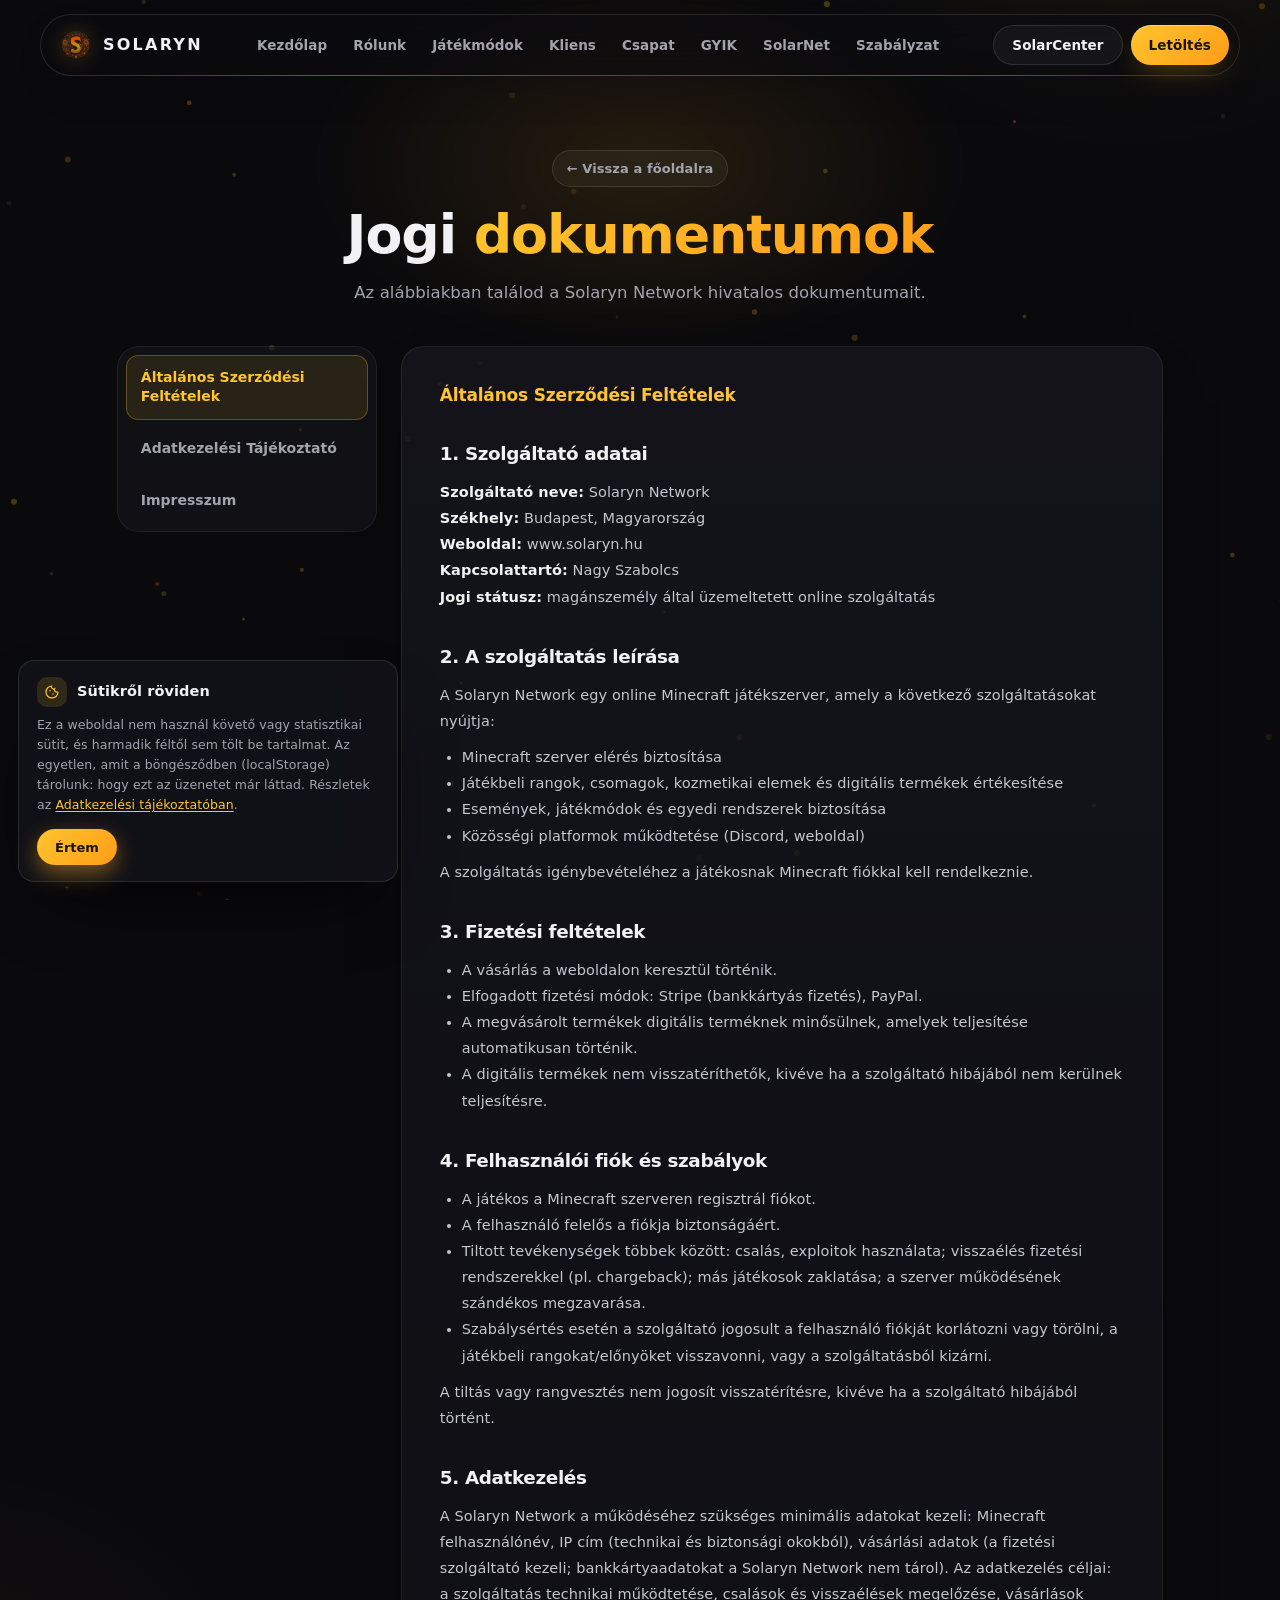
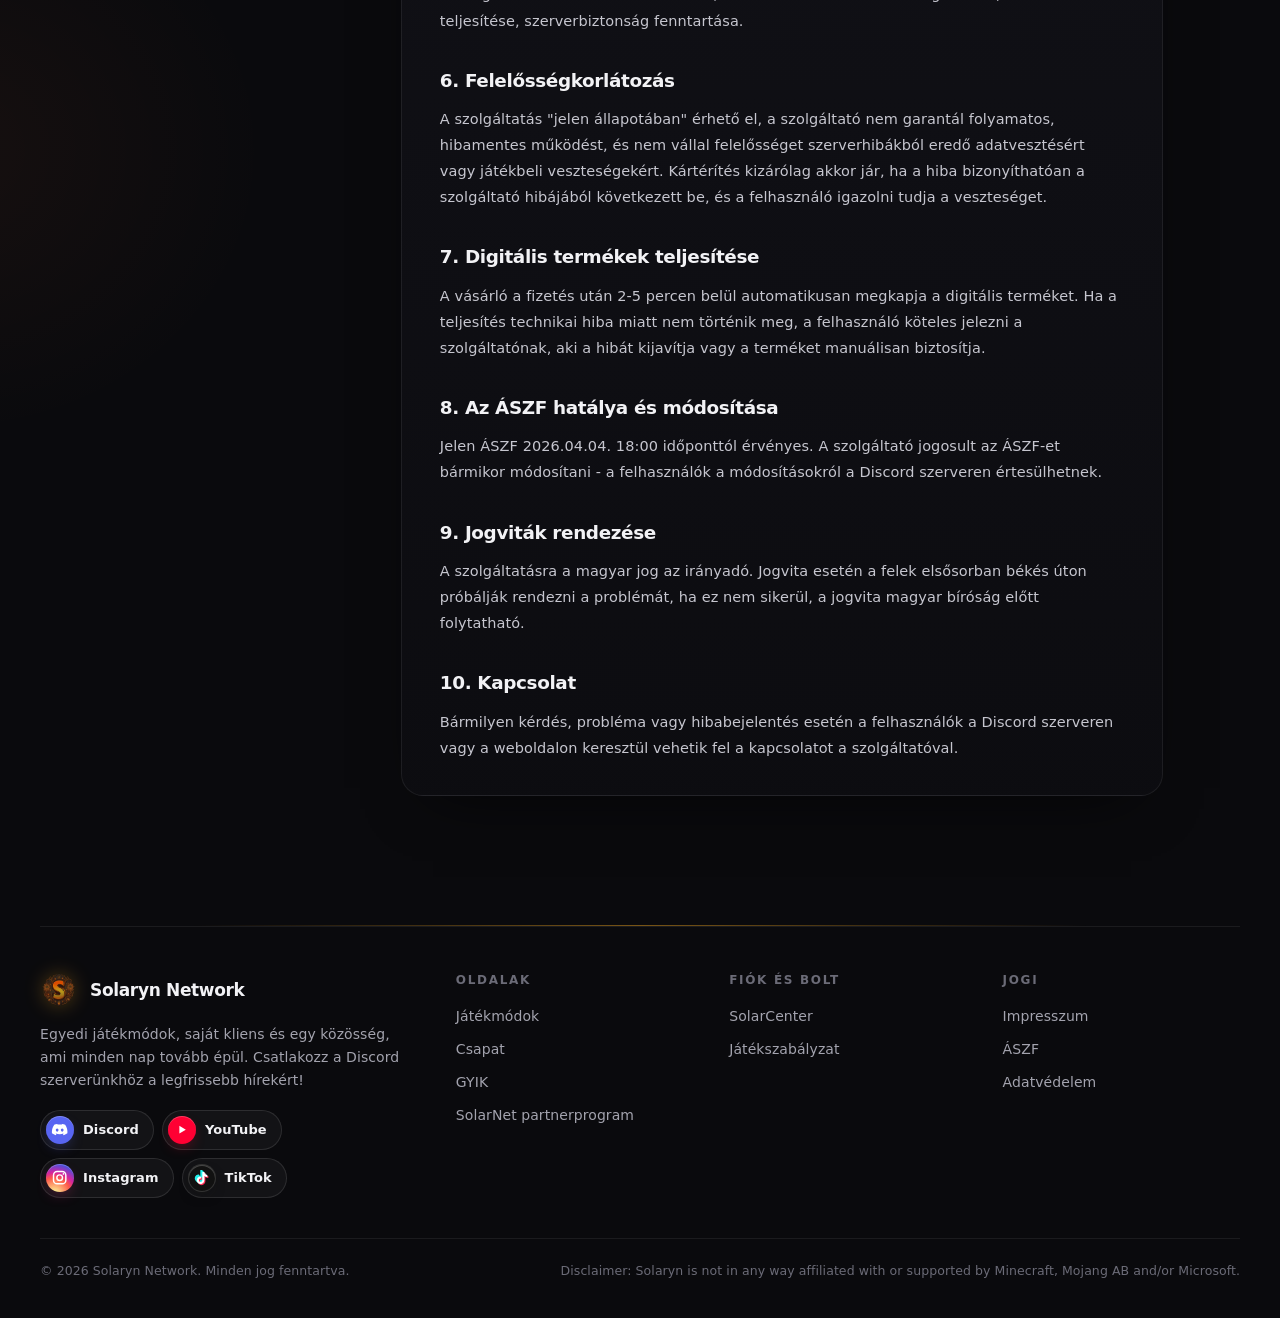
==== commit c7ae965e: "Add files via upload" ====
--- a/jogi/index.html
+++ b/jogi/index.html
@@ -32,10 +32,10 @@
     <meta name="twitter:description" content="Solaryn Network - Általános Szerződési Feltételek, Adatkezelési Tájékoztató és Impresszum.">
     <meta name="twitter:image" content="https://solaryn.hu/assets/solaryn-wordmark.png">
 
-    <link rel="stylesheet" href="../style.css">
-    <link rel="stylesheet" href="../ui.css">
-    <link rel="stylesheet" href="../design.css">
-    <link rel="stylesheet" href="../components.css">
+    <link rel="stylesheet" href="../style.css?v=20261001">
+    <link rel="stylesheet" href="../ui.css?v=20261001">
+    <link rel="stylesheet" href="../design.css?v=20261001">
+    <link rel="stylesheet" href="../components.css?v=20261001">
 </head>
 
 <body class="page-sub">
@@ -248,9 +248,9 @@
         </div>
     </footer>
 
-    <script src="../script.js" defer></script>
-    <script src="../ui.js" defer></script>
-    <script src="../legal-tabs.js"></script>
+    <script src="../script.js?v=20261001" defer></script>
+    <script src="../ui.js?v=20261001" defer></script>
+    <script src="../legal-tabs.js?v=20261001"></script>
 </body>
 
 </html>
--- a/style.css
+++ b/style.css
@@ -540,59 +540,7 @@
     .legal-card { padding: 32px 24px; }
 }
 
-.solarnet-hero { padding-bottom: 90px; }
-.solarnet-hero-title { font-family: var(--font-display); font-size: 3rem; font-weight: 800; line-height: 1.2; max-width: 780px; margin: 0 auto; }
-.solarnet-hero-sub { font-size: 1.25rem !important; max-width: 700px !important; color: var(--text-dim); margin: 18px auto 0 !important; }
-
-.solarnet-cta { text-align: center; padding: 10px 6% 70px; }
-.solarnet-benefits { padding: 20px 6% 30px; max-width: 1280px; margin: 0 auto; }
-.solarnet-benefit-grid { display: grid; grid-template-columns: repeat(auto-fit, minmax(460px, 1fr)); gap: 30px; }
-.solarnet-benefit-card {
-    background: var(--panel); border: 1px solid var(--line); border-radius: 22px; padding: 44px 40px;
-    transition: transform .25s, border-color .25s;
-}
-.solarnet-benefit-card:hover { transform: translateY(-6px); border-color: var(--gold-2); }
-.solarnet-benefit-icon { font-size: 2.8rem; margin-bottom: 18px; }
-.solarnet-benefit-tag {
-    display: inline-block; padding: 4px 14px; border-radius: 999px; font-size: 0.72rem; font-weight: 800;
-    text-transform: uppercase; letter-spacing: .6px; color: #1a1206;
-    background: linear-gradient(180deg, var(--gold), var(--gold-2)); margin-bottom: 16px;
-}
-.solarnet-benefit-card h3 { font-size: 1.5rem; font-weight: 800; margin-bottom: 16px; }
-.solarnet-benefit-card p { color: var(--text-dim); font-size: 1.05rem; line-height: 1.8; }
-
-.solarnet-conditions { padding: 90px 6%; max-width: 1100px; margin: 0 auto; }
-.solarnet-condition {
-    display: flex; gap: 30px; align-items: flex-start; margin-bottom: 30px;
-    background: var(--panel); border: 1px solid var(--line); border-radius: 20px; padding: 38px 42px;
-}
-.solarnet-condition-num {
-    width: 60px; height: 60px; flex-shrink: 0; border-radius: 16px; font-size: 1.5rem;
-    background: rgba(255,176,32,.1); border: 1px solid rgba(255,176,32,.25);
-    display: flex; align-items: center; justify-content: center; font-weight: 800; color: var(--gold);
-}
-.solarnet-condition h4 { font-size: 1.35rem; font-weight: 800; margin-bottom: 12px; }
-.solarnet-condition p { color: var(--text-dim); font-size: 1.05rem; line-height: 1.8; }
-
-.solarnet-pricing { text-align: center; padding: 80px 6%; max-width: 1000px; margin: 0 auto; }
-.solarnet-price-grid { display: grid; grid-template-columns: repeat(auto-fit, minmax(320px, 1fr)); gap: 28px; margin-top: 46px; }
-.solarnet-price-tile {
-    background: linear-gradient(180deg, var(--panel), var(--bg-2)); border: 1px solid var(--line);
-    border-radius: 26px; padding: 50px 30px; transition: transform .25s, border-color .25s;
-}
-.solarnet-price-tile:hover { transform: translateY(-6px); }
-.solarnet-price-tile.featured { border-color: rgba(255,176,32,.4); box-shadow: 0 20px 55px rgba(255,176,32,.12); }
-.solarnet-price-tile-label { font-size: 0.85rem; text-transform: uppercase; letter-spacing: 1px; color: var(--text-faint); font-weight: 700; }
-.solarnet-price-tile-value { font-size: 3rem; font-weight: 800; color: var(--gold); margin-top: 14px; }
-.solarnet-price-tile-value span { font-size: 1.1rem; color: var(--text-dim); font-weight: 600; }
-.solarnet-price-tile-note { margin-top: 12px; color: var(--text-dim); font-size: 0.95rem; }
-
-@media (max-width: 760px) {
-    .solarnet-hero-title { font-size: 2.1rem; }
-    .solarnet-benefit-grid { grid-template-columns: 1fr; }
-}
-
 @media (max-width: 640px) {
-    .team-section, .solarnet-benefits, .solarnet-conditions, .solarnet-pricing, .legal-page { padding-left: 6%; padding-right: 6%; }
+    .team-section, .legal-page { padding-left: 6%; padding-right: 6%; }
     .subpage-hero h1 { font-size: 2rem; }
 }
--- a/design.css
+++ b/design.css
@@ -514,11 +514,11 @@
     width: min(var(--container), calc(100% - 48px)); margin: 0 auto; padding: 150px 0 40px;
     text-align: center; background: none;
 }
-.subpage-hero h1, .subpage-hero .section-title, .solarnet-hero-title {
+.subpage-hero h1, .subpage-hero .section-title {
     font-family: var(--font-display); font-size: clamp(32px, 4.2vw, 54px); font-weight: 800; letter-spacing: -.02em;
     text-transform: none; line-height: 1.1; color: var(--text); background: none; -webkit-text-fill-color: currentColor;
 }
-.subpage-hero p, .solarnet-hero-sub { color: var(--text-dim); font-size: 16.5px; }
+.subpage-hero p { color: var(--text-dim); font-size: 16.5px; }
 .back-home {
     display: inline-flex; align-items: center; gap: 6px; padding: 7px 14px; border-radius: 999px; margin-bottom: 18px;
     font-size: 13px; font-weight: 700; color: var(--text-dim); text-decoration: none;
@@ -557,26 +557,6 @@
     box-shadow: none;
 }
 
-.solarnet-hero { padding-top: 150px; }
-.solarnet-benefit-card, .solarnet-condition, .solarnet-price-tile {
-    border-radius: var(--r-lg); background: linear-gradient(180deg, rgba(22, 22, 30, .75), rgba(15, 15, 20, .6));
-    border: 1px solid var(--stroke); box-shadow: none; transition: transform .2s var(--ease-out), border-color .2s;
-}
-.solarnet-benefit-card:hover, .solarnet-condition:hover, .solarnet-price-tile:hover { transform: translateY(-3px); border-color: var(--stroke-3); }
-.solarnet-benefit-card::before, .solarnet-price-tile::before, .solarnet-condition::before { display: none; }
-.solarnet-benefit-icon {
-    width: 50px; height: 50px; border-radius: 15px; display: flex; align-items: center; justify-content: center;
-    background: var(--brand-soft); border: 1px solid var(--brand-line); font-size: 24px;
-}
-.solarnet-benefit-tag, .solarnet-condition-num {
-    background: var(--brand-grad); color: var(--btn-ink); border-radius: 999px; border: none;
-}
-.solarnet-price-tile.featured { border-color: var(--brand-line); background: linear-gradient(160deg, rgba(255, 196, 46, .12), rgba(18, 18, 24, .7)); }
-.solarnet-price-tile-value {
-    font-family: var(--font-display); background: var(--brand-grad); -webkit-background-clip: text; background-clip: text;
-    color: transparent; -webkit-text-fill-color: transparent;
-}
-.solarnet-cta { border-radius: 999px; }
 
 .err-wrap { font-family: var(--font-text); }
 .err-code { font-family: var(--font-display); letter-spacing: -.04em; }
--- a/components.css
+++ b/components.css
@@ -99,26 +99,188 @@
 .team-card-site:hover svg { transform: translate(2px, -2px); }
 
 /* ---------- SolarNet ---------- */
-.solarnet-hero-cta { display: flex; justify-content: center; padding-top: 30px; }
-.solarnet-hero-cta .btn-download-big, .solarnet-final .btn-download-big { margin: 0; }
-.solarnet-pricing .section-subtitle { margin-left: auto; margin-right: auto; }
-.solarnet-final { width: min(920px, calc(100% - 48px)); margin: 20px auto 0; }
-.solarnet-final-inner {
-    position: relative; overflow: hidden; text-align: center;
-    padding: 54px 44px; border-radius: var(--r-xl);
-    background:
-        radial-gradient(80% 120% at 50% 0%, rgba(255, 196, 46, .14), transparent 65%),
-        linear-gradient(180deg, rgba(22, 22, 30, .85), rgba(15, 15, 20, .7));
+.sn-hero {
+    width: min(var(--container), calc(100% - 48px)); margin: 0 auto; padding: 140px 0 70px;
+    display: grid; grid-template-columns: minmax(0, 1.05fr) minmax(0, .95fr); gap: 56px; align-items: center;
+}
+.sn-hero-copy { text-align: left; }
+.sn-hero-copy .back-home { display: flex; width: fit-content; }
+.sn-hero-title {
+    font-family: var(--font-display); font-size: clamp(34px, 4.4vw, 56px); font-weight: 800; letter-spacing: -.025em;
+    line-height: 1.08; margin: 0 0 20px; color: var(--text);
+}
+.sn-hero-lead { font-size: 16.5px; line-height: 1.75; color: var(--text-dim); margin: 0 0 30px; max-width: 560px; }
+.sn-hero-lead strong { color: var(--text); }
+.sn-hero-actions { display: flex; flex-wrap: wrap; align-items: center; gap: 12px; }
+.sn-hero-actions .btn-download-big { margin: 0; }
+.sn-btn-ghost {
+    display: inline-flex; align-items: center; height: 56px; padding: 0 26px; border-radius: 999px;
+    font-size: 15px; font-weight: 800; color: var(--text); text-decoration: none;
+    background: rgba(255, 255, 255, .04); border: 1px solid var(--stroke-2); transition: border-color .16s, color .16s;
+}
+.sn-btn-ghost:hover { color: var(--gold); border-color: var(--brand-line); }
+.sn-hero-facts { display: flex; flex-wrap: wrap; gap: 8px 18px; list-style: none; margin: 26px 0 0; padding: 0; }
+.sn-hero-facts li, .sn-price-perks li, .sn-final-check li {
+    display: inline-flex; align-items: center; gap: 8px; font-size: 13.5px; font-weight: 700; color: var(--text-dim);
+}
+.sn-hero-facts svg, .sn-price-perks svg, .sn-final-check svg {
+    flex-shrink: 0; width: 20px; height: 20px; padding: 3px; border-radius: 50%;
+    color: var(--btn-ink); background: var(--brand-grad);
+}
+
+.sn-hero-visual { position: relative; }
+.sn-list-glow {
+    position: absolute; inset: 10% 4%; border-radius: 40px; pointer-events: none;
+    background: radial-gradient(closest-side, rgba(255, 160, 30, .3), transparent 75%); filter: blur(34px);
+}
+.sn-list {
+    position: relative; display: flex; flex-direction: column; gap: 10px; padding: 16px;
+    border-radius: var(--r-xl); background: linear-gradient(180deg, rgba(22, 22, 30, .9), rgba(13, 13, 18, .86));
+    border: 1px solid var(--stroke-2); box-shadow: var(--shadow-pop);
+    transform: perspective(1400px) rotateY(-7deg) rotateX(3deg); transition: transform .6s var(--ease-out);
+}
+.sn-hero-visual:hover .sn-list { transform: perspective(1400px) rotateY(-2deg) rotateX(1deg); }
+.sn-list-head {
+    display: flex; align-items: center; gap: 10px; padding: 4px 6px 12px; margin-bottom: 2px;
+    border-bottom: 1px solid var(--stroke); font-size: 13px; font-weight: 800; color: var(--text);
+}
+.sn-list-head img { width: 22px; height: 22px; }
+.sn-list-head em { margin-left: auto; font-style: normal; font-size: 11.5px; font-weight: 700; letter-spacing: .12em; text-transform: uppercase; color: var(--text-faint); }
+.sn-list-row {
+    display: flex; align-items: center; gap: 14px; padding: 12px 14px; border-radius: var(--r-md);
+    background: rgba(255, 255, 255, .03); border: 1px solid var(--stroke);
+}
+.sn-list-icon {
+    flex-shrink: 0; width: 44px; height: 44px; border-radius: 12px; display: grid; place-items: center;
+    font-family: var(--font-display); font-size: 20px; font-weight: 900; color: var(--btn-ink);
+    background: rgba(255, 255, 255, .06);
+}
+.sn-list-icon img { width: 30px; height: 30px; }
+.sn-list-text { display: flex; flex-direction: column; gap: 2px; min-width: 0; }
+.sn-list-text b { font-size: 14.5px; color: var(--text); }
+.sn-list-text small { font-size: 12.5px; color: var(--text-faint); }
+.sn-list-tag {
+    margin-left: auto; flex-shrink: 0; padding: 5px 11px; border-radius: 999px; font-size: 11.5px; font-weight: 800;
+    color: var(--text-dim); background: rgba(255, 255, 255, .05); border: 1px solid var(--stroke-2);
+}
+.sn-list-row-you {
+    padding: 16px 16px; border-color: var(--brand-line);
+    background: linear-gradient(120deg, rgba(255, 196, 46, .14), rgba(255, 157, 23, .04));
+    box-shadow: 0 0 0 4px rgba(255, 196, 46, .06), 0 18px 40px -22px var(--gold-glow);
+}
+.sn-list-row-you .sn-list-icon { background: var(--brand-grad); }
+.sn-list-tag-partner { color: var(--btn-ink); background: var(--brand-grad); border-color: transparent; }
+.sn-list-row-ghost { background: transparent; border-style: dashed; opacity: .6; }
+.sn-list-row-ghost .sn-list-icon { background: transparent; border: 1px dashed var(--stroke-3); }
+
+.sn-section { width: min(var(--container), calc(100% - 48px)); margin: 0 auto; padding: 70px 0; }
+
+.sn-bento { display: grid; grid-template-columns: repeat(3, minmax(0, 1fr)); gap: 16px; }
+.sn-card, .sn-step, .sn-criterion {
+    position: relative; border-radius: var(--r-lg);
+    background: linear-gradient(180deg, rgba(22, 22, 30, .75), rgba(15, 15, 20, .6));
+    border: 1px solid var(--stroke); transition: transform .2s var(--ease-out), border-color .2s;
+}
+.sn-card:hover, .sn-step:hover, .sn-criterion:hover { transform: translateY(-3px); border-color: var(--stroke-3); }
+.sn-card { display: flex; flex-direction: column; gap: 12px; padding: 26px 24px; }
+.sn-card-main {
+    grid-column: 1 / -1; padding: 34px 36px; display: grid; grid-template-columns: auto minmax(0, 1fr); column-gap: 22px; row-gap: 10px;
+    border-color: var(--brand-line);
+    background: radial-gradient(70% 140% at 0% 0%, rgba(255, 196, 46, .13), transparent 60%), linear-gradient(180deg, rgba(22, 22, 30, .8), rgba(15, 15, 20, .62));
+}
+.sn-card-main .sn-card-icon { grid-row: 1 / span 3; width: 60px; height: 60px; border-radius: 18px; }
+.sn-card-main .sn-card-icon svg { width: 28px; height: 28px; }
+.sn-card-main h3 { font-size: 24px; }
+.sn-card-main p { font-size: 15.5px; max-width: 820px; }
+.sn-card-note {
+    width: fit-content; padding: 5px 12px; border-radius: 999px; font-size: 11.5px; font-weight: 800; letter-spacing: .06em; text-transform: uppercase;
+    color: var(--gold); background: var(--brand-soft); border: 1px solid var(--brand-line);
+}
+.sn-card-icon, .sn-criterion-icon {
+    flex-shrink: 0; width: 48px; height: 48px; border-radius: 15px; display: grid; place-items: center;
+    color: var(--gold); background: var(--brand-soft); border: 1px solid var(--brand-line);
+}
+.sn-card h3, .sn-step h3, .sn-criterion h3 { font-family: var(--font-display); font-size: 18px; font-weight: 800; color: var(--text); margin: 0; letter-spacing: -.01em; }
+.sn-card p, .sn-step p, .sn-criterion p { font-size: 14.5px; line-height: 1.7; color: var(--text-dim); margin: 0; }
+
+.sn-steps { display: grid; grid-template-columns: repeat(4, minmax(0, 1fr)); gap: 16px; list-style: none; margin: 0; padding: 0; }
+.sn-step { display: flex; flex-direction: column; gap: 10px; padding: 24px 22px 26px; }
+.sn-step-num {
+    font-family: var(--font-display); font-size: 34px; font-weight: 900; line-height: 1; letter-spacing: -.03em;
+    background: var(--brand-grad); -webkit-background-clip: text; background-clip: text; color: transparent; -webkit-text-fill-color: transparent;
+}
+
+.sn-criteria { display: grid; grid-template-columns: minmax(0, .9fr) minmax(0, 1.1fr); gap: 56px; align-items: start; }
+.sn-criteria-intro { position: sticky; top: 110px; }
+.sn-criteria-list { display: flex; flex-direction: column; gap: 14px; }
+.sn-criterion { display: flex; gap: 18px; padding: 22px 24px; }
+.sn-criterion > div:last-child { display: flex; flex-direction: column; gap: 6px; }
+
+.sn-price {
+    max-width: 860px; margin: 0 auto; padding: 34px 36px 30px; border-radius: var(--r-xl);
+    background: radial-gradient(80% 120% at 50% 0%, rgba(255, 196, 46, .12), transparent 65%), linear-gradient(180deg, rgba(22, 22, 30, .85), rgba(15, 15, 20, .7));
     border: 1px solid var(--brand-line); box-shadow: var(--shadow-pop);
 }
-.solarnet-final .section-title { margin: 0 0 14px; }
-.solarnet-final .section-subtitle { margin: 0 auto; max-width: 620px; }
-.solarnet-final-note {
-    max-width: 560px; margin: 20px auto 28px; padding: 12px 16px; border-radius: var(--r-md);
-    font-size: 14px; line-height: 1.65; color: var(--text-dim); background: rgba(255, 255, 255, .03); border: 1px solid var(--stroke);
-}
-.solarnet-final-note strong { color: var(--text); }
-.solarnet-final-socials { display: flex; justify-content: center; margin-top: 26px; }
+.sn-price-row { display: grid; grid-template-columns: minmax(0, 1fr) auto minmax(0, 1fr); align-items: center; gap: 20px; }
+.sn-price-item { display: flex; flex-direction: column; align-items: center; gap: 6px; text-align: center; padding: 22px 16px; border-radius: var(--r-lg); background: rgba(255, 255, 255, .03); border: 1px solid var(--stroke); }
+.sn-price-label { font-size: 12px; font-weight: 800; letter-spacing: .14em; text-transform: uppercase; color: var(--text-faint); }
+.sn-price-value {
+    font-family: var(--font-display); font-size: clamp(36px, 4.4vw, 48px); font-weight: 900; letter-spacing: -.02em; line-height: 1.1;
+    background: var(--brand-grad); -webkit-background-clip: text; background-clip: text; color: transparent; -webkit-text-fill-color: transparent;
+}
+.sn-price-value small { font-size: 16px; font-weight: 700; -webkit-text-fill-color: var(--text-dim); color: var(--text-dim); }
+.sn-price-note { font-size: 13.5px; color: var(--text-dim); }
+.sn-price-plus {
+    width: 44px; height: 44px; border-radius: 50%; display: grid; place-items: center;
+    font-size: 24px; font-weight: 800; color: var(--btn-ink); background: var(--brand-grad);
+}
+.sn-price-perks { display: flex; flex-wrap: wrap; justify-content: center; gap: 10px 22px; list-style: none; margin: 26px 0 0; padding: 22px 0 0; border-top: 1px solid var(--stroke); }
+
+.sn-faq { display: grid; grid-template-columns: minmax(0, .8fr) minmax(0, 1.2fr); gap: 56px; align-items: start; }
+.sn-faq-intro { position: sticky; top: 110px; }
+.sn-faq .faq-container { max-width: none; margin: 0; width: 100%; }
+
+.sn-final { width: min(var(--container), calc(100% - 48px)); margin: 30px auto 0; }
+.sn-final-inner {
+    display: grid; grid-template-columns: minmax(0, 1.3fr) minmax(0, 1fr); gap: 40px; align-items: center;
+    padding: 50px 48px; border-radius: var(--r-xl);
+    background: radial-gradient(70% 140% at 0% 0%, rgba(255, 196, 46, .14), transparent 62%), linear-gradient(180deg, rgba(22, 22, 30, .85), rgba(15, 15, 20, .7));
+    border: 1px solid var(--brand-line); box-shadow: var(--shadow-pop);
+}
+.sn-final-copy .section-title { margin: 0 0 14px; }
+.sn-final-copy .section-subtitle { margin: 0 0 26px; }
+.sn-final-copy .btn-download-big { margin: 0; }
+.sn-final-check { padding: 24px 24px 26px; border-radius: var(--r-lg); background: rgba(255, 255, 255, .03); border: 1px solid var(--stroke-2); }
+.sn-final-check-title { font-size: 12px; font-weight: 800; letter-spacing: .14em; text-transform: uppercase; color: var(--gold); margin-bottom: 14px; }
+.sn-final-check ul { display: flex; flex-direction: column; gap: 12px; list-style: none; margin: 0; padding: 0; }
+.sn-final-check li { align-items: flex-start; font-size: 14.5px; font-weight: 600; line-height: 1.5; }
+.sn-final-check strong { color: var(--text); }
+
+@media (max-width: 1100px) {
+    .sn-steps { grid-template-columns: repeat(2, minmax(0, 1fr)); }
+}
+@media (max-width: 980px) {
+    .sn-hero { grid-template-columns: minmax(0, 1fr); gap: 40px; padding-top: 120px; }
+    .sn-list, .sn-hero-visual:hover .sn-list { transform: none; }
+    .sn-bento { grid-template-columns: minmax(0, 1fr); }
+    .sn-criteria, .sn-faq, .sn-final-inner { grid-template-columns: minmax(0, 1fr); gap: 28px; }
+    .sn-criteria-intro, .sn-faq-intro { position: static; }
+}
+@media (max-width: 760px) {
+    .sn-hero, .sn-section, .sn-final { width: calc(100% - 32px); }
+    .sn-section { padding: 50px 0; }
+    .sn-card-main { grid-template-columns: minmax(0, 1fr); padding: 26px 22px; }
+    .sn-card-main .sn-card-icon { grid-row: auto; }
+    .sn-steps { grid-template-columns: minmax(0, 1fr); }
+    .sn-criterion { flex-direction: column; gap: 14px; }
+    .sn-price { padding: 24px 18px; }
+    .sn-price-row { grid-template-columns: minmax(0, 1fr); gap: 12px; }
+    .sn-price-plus { margin: 0 auto; }
+    .sn-price-perks { flex-direction: column; align-items: flex-start; }
+    .sn-final-inner { padding: 32px 22px; }
+    .sn-list-tag { display: none; }
+    .sn-list-row-you .sn-list-tag { display: inline-flex; padding: 4px 9px; font-size: 10.5px; }
+}
 
 /* ---------- Szabályzat ---------- */
 .rules-intro { display: grid; grid-template-columns: repeat(4, minmax(0, 1fr)); gap: 12px; margin: 0 0 22px; }
@@ -234,10 +396,9 @@
 }
 @media (max-width: 760px) {
     .team-grid { grid-template-columns: minmax(0, 1fr); }
-    .community-band, .solarnet-final { width: calc(100% - 32px); }
+    .community-band { width: calc(100% - 32px); }
     .community-inner { padding: 30px 22px; }
     .community-grid { grid-template-columns: minmax(0, 1fr); }
-    .solarnet-final-inner { padding: 40px 22px; }
     .rules-intro, .sanction-levels { grid-template-columns: minmax(0, 1fr); }
     .rules-toolbar { flex-direction: column; align-items: stretch; }
     .rules-search-count { text-align: center; }
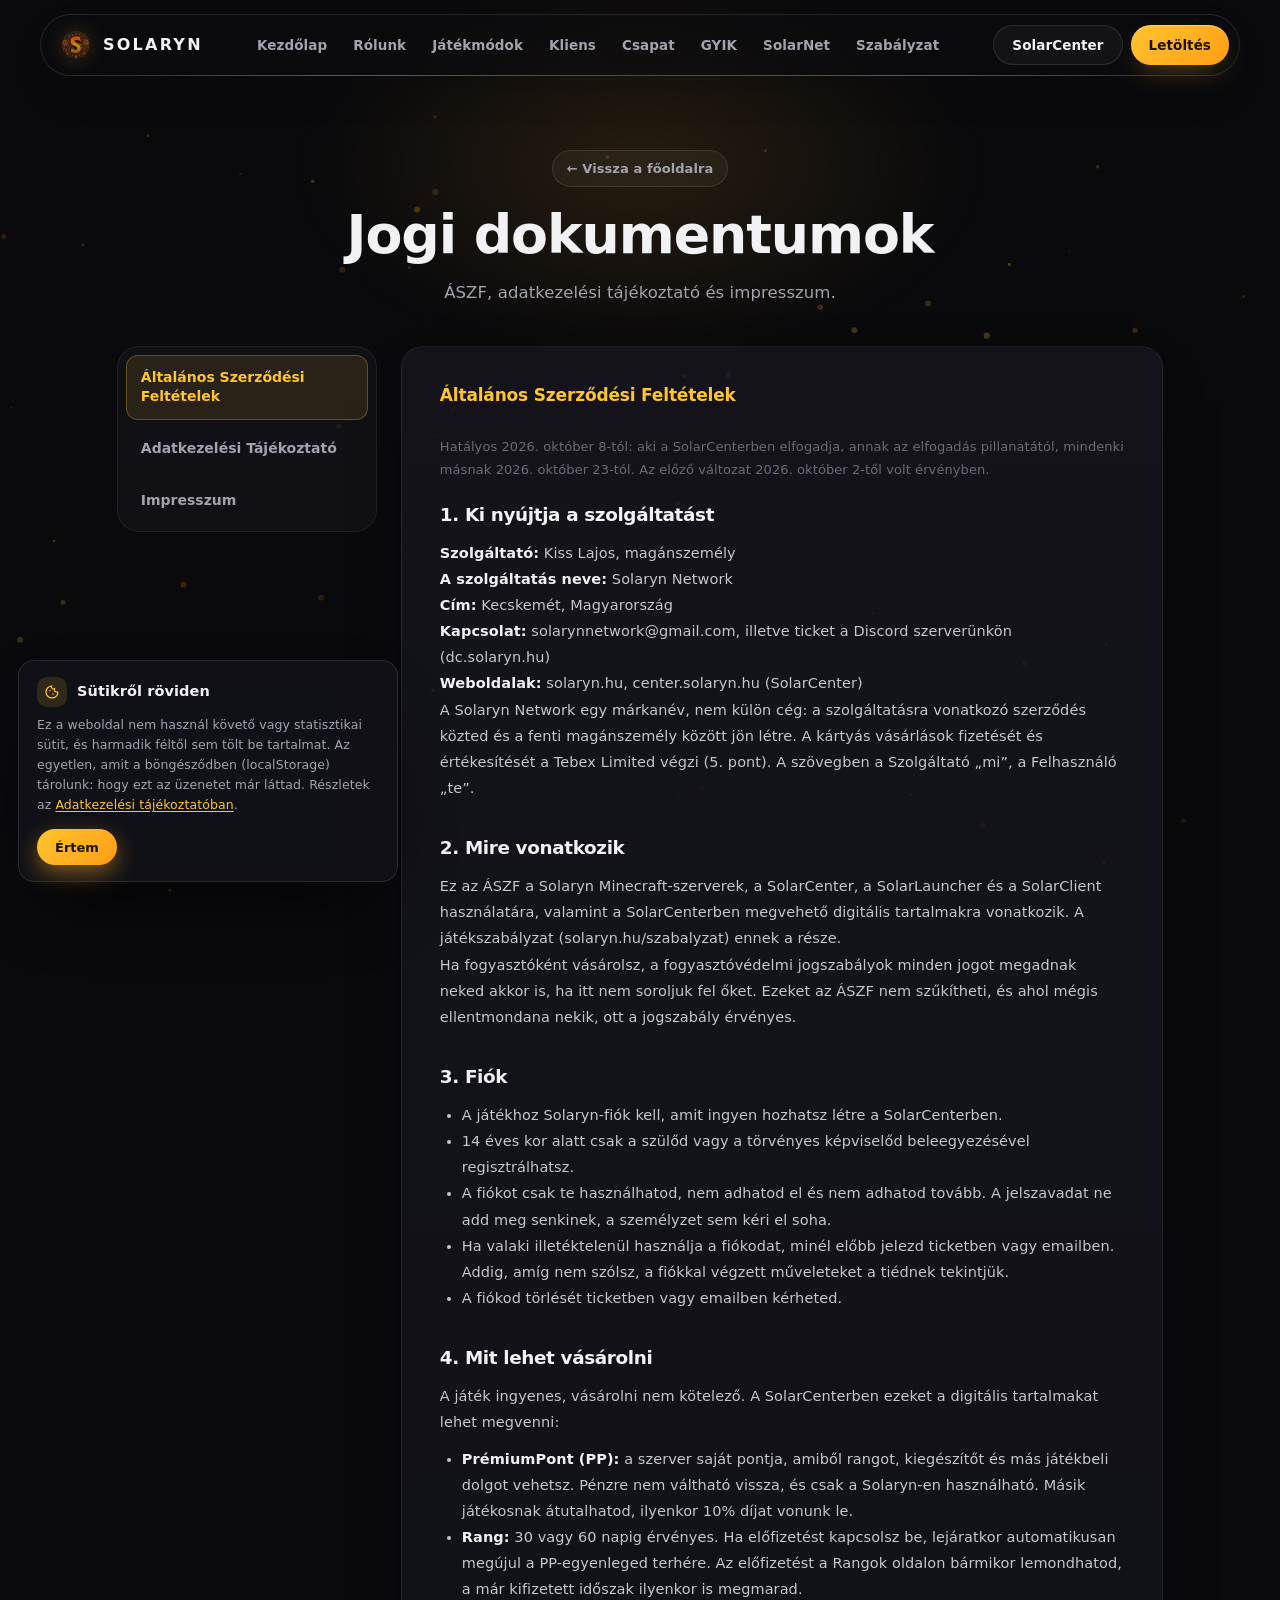
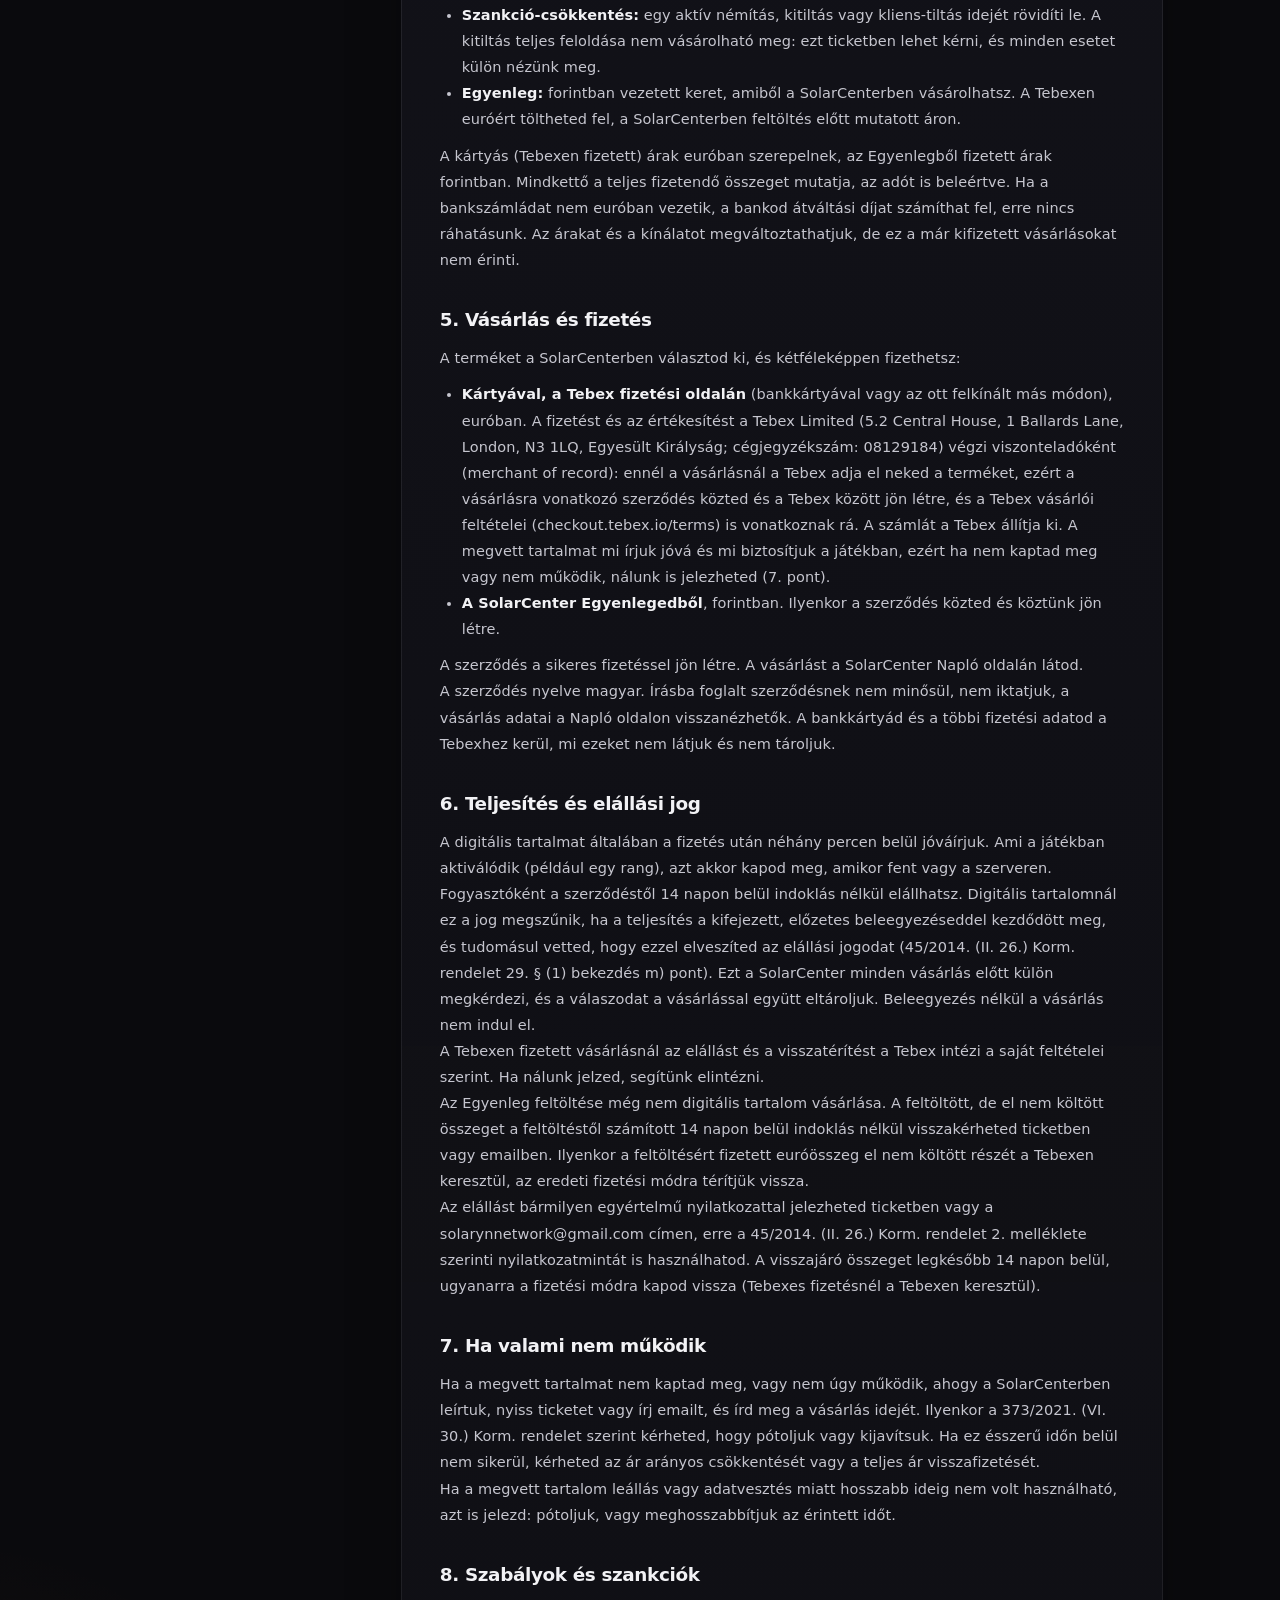
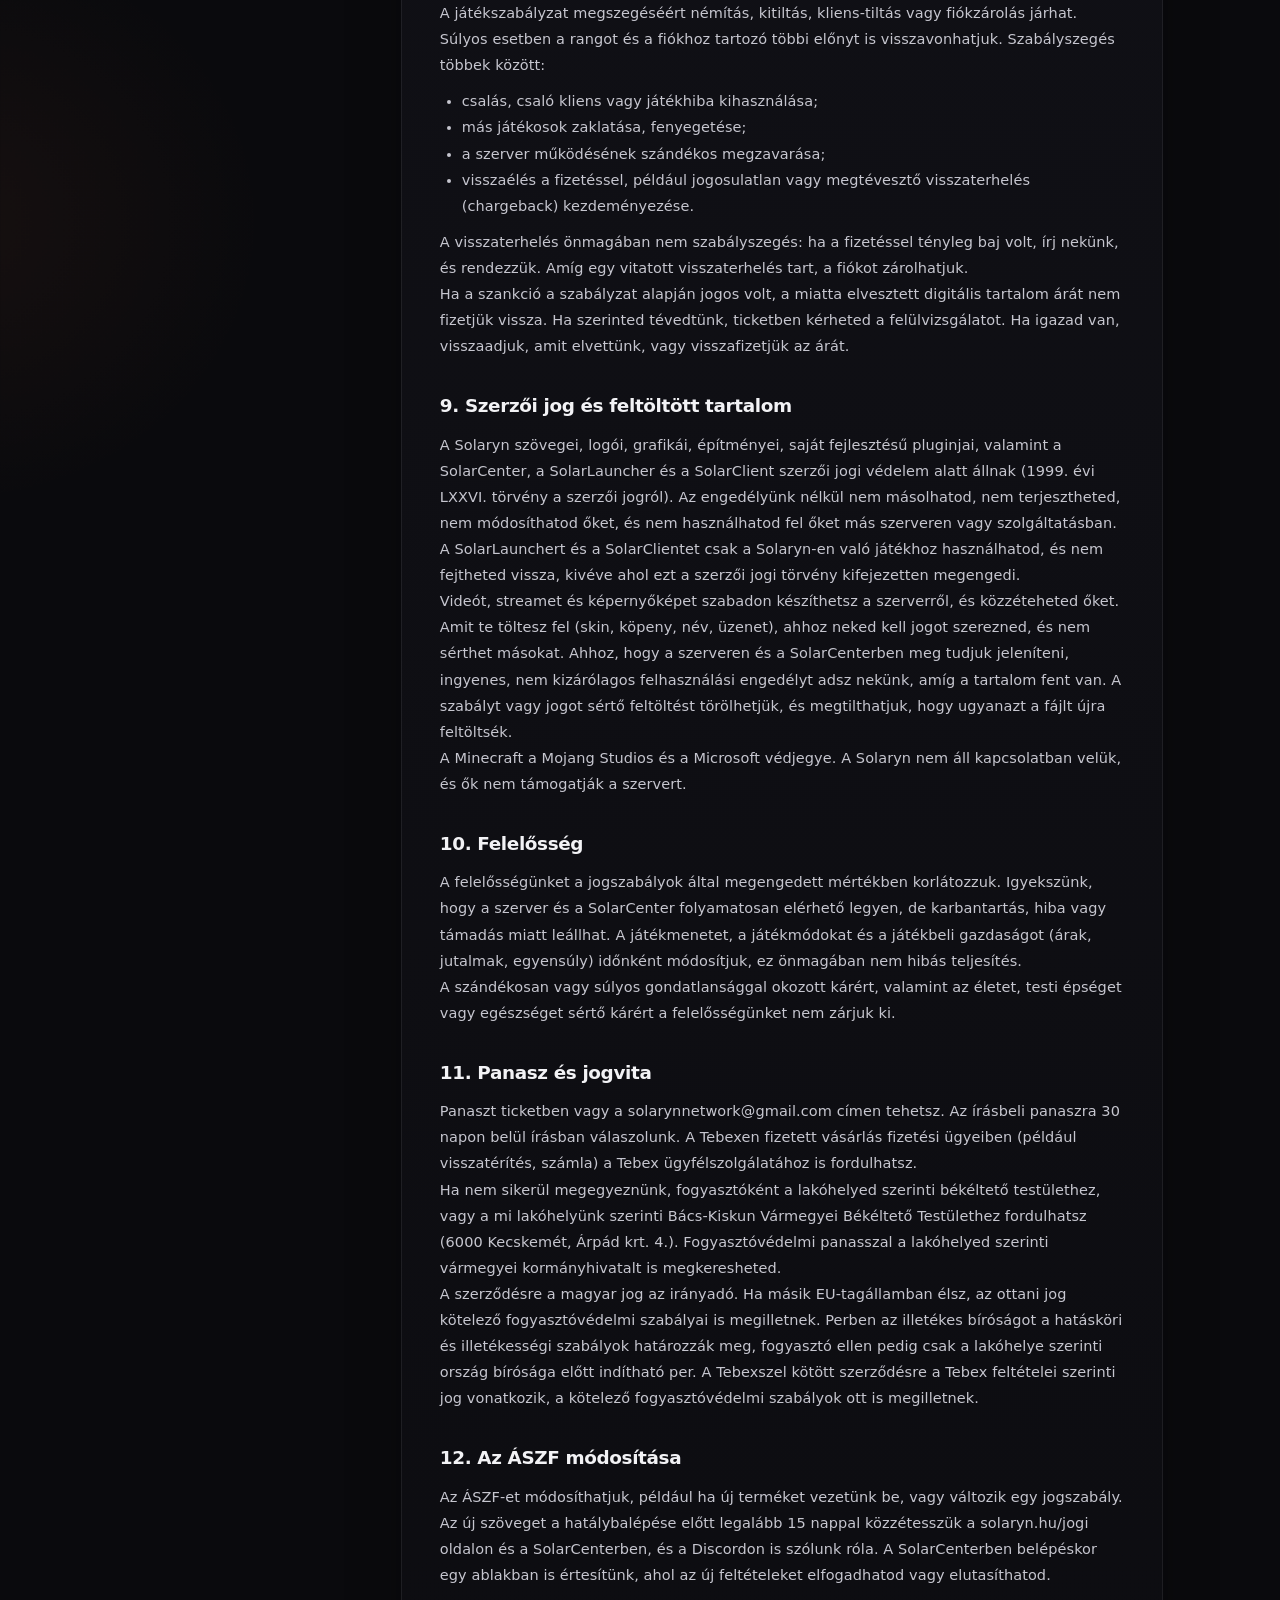
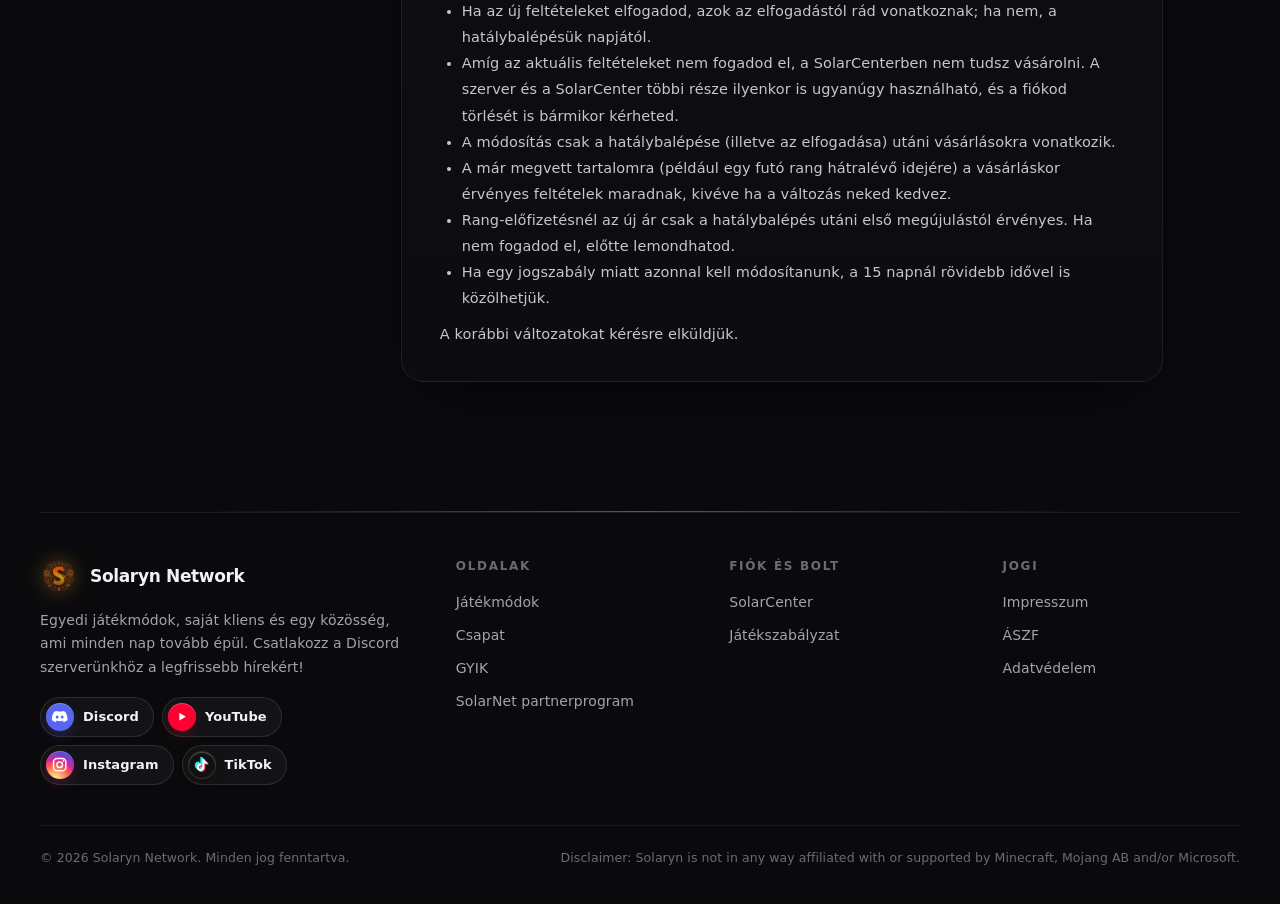
==== commit 1e9f0c59: "Add files via upload" ====
--- a/jogi/index.html
+++ b/jogi/index.html
@@ -35,7 +35,7 @@
     <link rel="stylesheet" href="../style.css?v=20261001">
     <link rel="stylesheet" href="../ui.css?v=20261001">
     <link rel="stylesheet" href="../design.css?v=20261001">
-    <link rel="stylesheet" href="../components.css?v=20261001">
+    <link rel="stylesheet" href="../components.css?v=20261002">
 </head>
 
 <body class="page-sub">
@@ -66,8 +66,8 @@
 
     <section id="main-content" class="subpage-hero">
         <a href="../" class="back-home">← Vissza a főoldalra</a>
-        <h1>Jogi <span class="highlight">dokumentumok</span></h1>
-        <p>Az alábbiakban találod a Solaryn Network hivatalos dokumentumait.</p>
+        <h1>Jogi dokumentumok</h1>
+        <p>ÁSZF, adatkezelési tájékoztató és impresszum.</p>
     </section>
 
     <section class="legal-page">
@@ -81,127 +81,181 @@
             <div class="card legal-card">
                 <div class="legal-panel active" data-legal-panel="aszf">
                     <h3>Általános Szerződési Feltételek</h3>
-
-                    <h4>1. Szolgáltató adatai</h4>
-                    <p><b>Szolgáltató neve:</b> Solaryn Network<br><b>Székhely:</b> Budapest, Magyarország<br><b>Weboldal:</b> www.solaryn.hu<br><b>Kapcsolattartó:</b> Nagy Szabolcs<br><b>Jogi státusz:</b> magánszemély által üzemeltetett online szolgáltatás</p>
-
-                    <h4>2. A szolgáltatás leírása</h4>
-                    <p>A Solaryn Network egy online Minecraft játékszerver, amely a következő szolgáltatásokat nyújtja:</p>
-                    <ul>
-                        <li>Minecraft szerver elérés biztosítása</li>
-                        <li>Játékbeli rangok, csomagok, kozmetikai elemek és digitális termékek értékesítése</li>
-                        <li>Események, játékmódok és egyedi rendszerek biztosítása</li>
-                        <li>Közösségi platformok működtetése (Discord, weboldal)</li>
-                    </ul>
-                    <p>A szolgáltatás igénybevételéhez a játékosnak Minecraft fiókkal kell rendelkeznie.</p>
-
-                    <h4>3. Fizetési feltételek</h4>
-                    <ul>
-                        <li>A vásárlás a weboldalon keresztül történik.</li>
-                        <li>Elfogadott fizetési módok: Stripe (bankkártyás fizetés), PayPal.</li>
-                        <li>A megvásárolt termékek digitális terméknek minősülnek, amelyek teljesítése automatikusan történik.</li>
-                        <li>A digitális termékek nem visszatéríthetők, kivéve ha a szolgáltató hibájából nem kerülnek teljesítésre.</li>
-                    </ul>
-
-                    <h4>4. Felhasználói fiók és szabályok</h4>
-                    <ul>
-                        <li>A játékos a Minecraft szerveren regisztrál fiókot.</li>
-                        <li>A felhasználó felelős a fiókja biztonságáért.</li>
-                        <li>Tiltott tevékenységek többek között: csalás, exploitok használata; visszaélés fizetési rendszerekkel (pl. chargeback); más játékosok zaklatása; a szerver működésének szándékos megzavarása.</li>
-                        <li>Szabálysértés esetén a szolgáltató jogosult a felhasználó fiókját korlátozni vagy törölni, a játékbeli rangokat/előnyöket visszavonni, vagy a szolgáltatásból kizárni.</li>
-                    </ul>
-                    <p>A tiltás vagy rangvesztés nem jogosít visszatérítésre, kivéve ha a szolgáltató hibájából történt.</p>
-
-                    <h4>5. Adatkezelés</h4>
-                    <p>A Solaryn Network a működéséhez szükséges minimális adatokat kezeli: Minecraft felhasználónév, IP cím (technikai és biztonsági okokból), vásárlási adatok (a fizetési szolgáltató kezeli; bankkártyaadatokat a Solaryn Network nem tárol). Az adatkezelés céljai: a szolgáltatás technikai működtetése, csalások és visszaélések megelőzése, vásárlások teljesítése, szerverbiztonság fenntartása.</p>
-
-                    <h4>6. Felelősségkorlátozás</h4>
-                    <p>A szolgáltatás "jelen állapotában" érhető el, a szolgáltató nem garantál folyamatos, hibamentes működést, és nem vállal felelősséget szerverhibákból eredő adatvesztésért vagy játékbeli veszteségekért. Kártérítés kizárólag akkor jár, ha a hiba bizonyíthatóan a szolgáltató hibájából következett be, és a felhasználó igazolni tudja a veszteséget.</p>
-
-                    <h4>7. Digitális termékek teljesítése</h4>
-                    <p>A vásárló a fizetés után 2-5 percen belül automatikusan megkapja a digitális terméket. Ha a teljesítés technikai hiba miatt nem történik meg, a felhasználó köteles jelezni a szolgáltatónak, aki a hibát kijavítja vagy a terméket manuálisan biztosítja.</p>
-
-                    <h4>8. Az ÁSZF hatálya és módosítása</h4>
-                    <p>Jelen ÁSZF 2026.04.04. 18:00 időponttól érvényes. A szolgáltató jogosult az ÁSZF-et bármikor módosítani - a felhasználók a módosításokról a Discord szerveren értesülhetnek.</p>
-
-                    <h4>9. Jogviták rendezése</h4>
-                    <p>A szolgáltatásra a magyar jog az irányadó. Jogvita esetén a felek elsősorban békés úton próbálják rendezni a problémát, ha ez nem sikerül, a jogvita magyar bíróság előtt folytatható.</p>
-
-                    <h4>10. Kapcsolat</h4>
-                    <p>Bármilyen kérdés, probléma vagy hibabejelentés esetén a felhasználók a Discord szerveren vagy a weboldalon keresztül vehetik fel a kapcsolatot a szolgáltatóval.</p>
+                    <p class="legal-meta">Hatályos 2026. október 8-tól: aki a SolarCenterben elfogadja, annak az elfogadás pillanatától, mindenki másnak 2026. október 23-tól. Az előző változat 2026. október 2-től volt érvényben.</p>
+
+                    <h4>1. Ki nyújtja a szolgáltatást</h4>
+                    <p><b>Szolgáltató:</b> Kiss Lajos, magánszemély<br><b>A szolgáltatás neve:</b> Solaryn Network<br><b>Cím:</b> Kecskemét, Magyarország<br><b>Kapcsolat:</b> solarynnetwork@gmail.com, illetve ticket a Discord szerverünkön (dc.solaryn.hu)<br><b>Weboldalak:</b> solaryn.hu, center.solaryn.hu (SolarCenter)</p>
+                    <p>A Solaryn Network egy márkanév, nem külön cég: a szolgáltatásra vonatkozó szerződés közted és a fenti magánszemély között jön létre. A kártyás vásárlások fizetését és értékesítését a Tebex Limited végzi (5. pont). A szövegben a Szolgáltató „mi”, a Felhasználó „te”.</p>
+
+                    <h4>2. Mire vonatkozik</h4>
+                    <p>Ez az ÁSZF a Solaryn Minecraft-szerverek, a SolarCenter, a SolarLauncher és a SolarClient használatára, valamint a SolarCenterben megvehető digitális tartalmakra vonatkozik. A játékszabályzat (solaryn.hu/szabalyzat) ennek a része.</p>
+                    <p>Ha fogyasztóként vásárolsz, a fogyasztóvédelmi jogszabályok minden jogot megadnak neked akkor is, ha itt nem soroljuk fel őket. Ezeket az ÁSZF nem szűkítheti, és ahol mégis ellentmondana nekik, ott a jogszabály érvényes.</p>
+
+                    <h4>3. Fiók</h4>
+                    <ul>
+                        <li>A játékhoz Solaryn-fiók kell, amit ingyen hozhatsz létre a SolarCenterben.</li>
+                        <li>14 éves kor alatt csak a szülőd vagy a törvényes képviselőd beleegyezésével regisztrálhatsz.</li>
+                        <li>A fiókot csak te használhatod, nem adhatod el és nem adhatod tovább. A jelszavadat ne add meg senkinek, a személyzet sem kéri el soha.</li>
+                        <li>Ha valaki illetéktelenül használja a fiókodat, minél előbb jelezd ticketben vagy emailben. Addig, amíg nem szólsz, a fiókkal végzett műveleteket a tiédnek tekintjük.</li>
+                        <li>A fiókod törlését ticketben vagy emailben kérheted.</li>
+                    </ul>
+
+                    <h4>4. Mit lehet vásárolni</h4>
+                    <p>A játék ingyenes, vásárolni nem kötelező. A SolarCenterben ezeket a digitális tartalmakat lehet megvenni:</p>
+                    <ul>
+                        <li><b>PrémiumPont (PP):</b> a szerver saját pontja, amiből rangot, kiegészítőt és más játékbeli dolgot vehetsz. Pénzre nem váltható vissza, és csak a Solaryn-en használható. Másik játékosnak átutalhatod, ilyenkor 10% díjat vonunk le.</li>
+                        <li><b>Rang:</b> 30 vagy 60 napig érvényes. Ha előfizetést kapcsolsz be, lejáratkor automatikusan megújul a PP-egyenleged terhére. Az előfizetést a Rangok oldalon bármikor lemondhatod, a már kifizetett időszak ilyenkor is megmarad.</li>
+                        <li><b>Szankció-csökkentés:</b> egy aktív némítás, kitiltás vagy kliens-tiltás idejét rövidíti le. A kitiltás teljes feloldása nem vásárolható meg: ezt ticketben lehet kérni, és minden esetet külön nézünk meg.</li>
+                        <li><b>Egyenleg:</b> forintban vezetett keret, amiből a SolarCenterben vásárolhatsz. A Tebexen euróért töltheted fel, a SolarCenterben feltöltés előtt mutatott áron.</li>
+                    </ul>
+                    <p>A kártyás (Tebexen fizetett) árak euróban szerepelnek, az Egyenlegből fizetett árak forintban. Mindkettő a teljes fizetendő összeget mutatja, az adót is beleértve. Ha a bankszámládat nem euróban vezetik, a bankod átváltási díjat számíthat fel, erre nincs ráhatásunk. Az árakat és a kínálatot megváltoztathatjuk, de ez a már kifizetett vásárlásokat nem érinti.</p>
+
+                    <h4>5. Vásárlás és fizetés</h4>
+                    <p>A terméket a SolarCenterben választod ki, és kétféleképpen fizethetsz:</p>
+                    <ul>
+                        <li><b>Kártyával, a Tebex fizetési oldalán</b> (bankkártyával vagy az ott felkínált más módon), euróban. A fizetést és az értékesítést a Tebex Limited (5.2 Central House, 1 Ballards Lane, London, N3 1LQ, Egyesült Királyság; cégjegyzékszám: 08129184) végzi viszonteladóként (merchant of record): ennél a vásárlásnál a Tebex adja el neked a terméket, ezért a vásárlásra vonatkozó szerződés közted és a Tebex között jön létre, és a Tebex vásárlói feltételei (checkout.tebex.io/terms) is vonatkoznak rá. A számlát a Tebex állítja ki. A megvett tartalmat mi írjuk jóvá és mi biztosítjuk a játékban, ezért ha nem kaptad meg vagy nem működik, nálunk is jelezheted (7. pont).</li>
+                        <li><b>A SolarCenter Egyenlegedből</b>, forintban. Ilyenkor a szerződés közted és köztünk jön létre.</li>
+                    </ul>
+                    <p>A szerződés a sikeres fizetéssel jön létre. A vásárlást a SolarCenter Napló oldalán látod.</p>
+                    <p>A szerződés nyelve magyar. Írásba foglalt szerződésnek nem minősül, nem iktatjuk, a vásárlás adatai a Napló oldalon visszanézhetők. A bankkártyád és a többi fizetési adatod a Tebexhez kerül, mi ezeket nem látjuk és nem tároljuk.</p>
+
+                    <h4>6. Teljesítés és elállási jog</h4>
+                    <p>A digitális tartalmat általában a fizetés után néhány percen belül jóváírjuk. Ami a játékban aktiválódik (például egy rang), azt akkor kapod meg, amikor fent vagy a szerveren.</p>
+                    <p>Fogyasztóként a szerződéstől 14 napon belül indoklás nélkül elállhatsz. Digitális tartalomnál ez a jog megszűnik, ha a teljesítés a kifejezett, előzetes beleegyezéseddel kezdődött meg, és tudomásul vetted, hogy ezzel elveszíted az elállási jogodat (45/2014. (II. 26.) Korm. rendelet 29. § (1) bekezdés m) pont). Ezt a SolarCenter minden vásárlás előtt külön megkérdezi, és a válaszodat a vásárlással együtt eltároljuk. Beleegyezés nélkül a vásárlás nem indul el.</p>
+                    <p>A Tebexen fizetett vásárlásnál az elállást és a visszatérítést a Tebex intézi a saját feltételei szerint. Ha nálunk jelzed, segítünk elintézni.</p>
+                    <p>Az Egyenleg feltöltése még nem digitális tartalom vásárlása. A feltöltött, de el nem költött összeget a feltöltéstől számított 14 napon belül indoklás nélkül visszakérheted ticketben vagy emailben. Ilyenkor a feltöltésért fizetett euróösszeg el nem költött részét a Tebexen keresztül, az eredeti fizetési módra térítjük vissza.</p>
+                    <p>Az elállást bármilyen egyértelmű nyilatkozattal jelezheted ticketben vagy a solarynnetwork@gmail.com címen, erre a 45/2014. (II. 26.) Korm. rendelet 2. melléklete szerinti nyilatkozatmintát is használhatod. A visszajáró összeget legkésőbb 14 napon belül, ugyanarra a fizetési módra kapod vissza (Tebexes fizetésnél a Tebexen keresztül).</p>
+
+                    <h4>7. Ha valami nem működik</h4>
+                    <p>Ha a megvett tartalmat nem kaptad meg, vagy nem úgy működik, ahogy a SolarCenterben leírtuk, nyiss ticketet vagy írj emailt, és írd meg a vásárlás idejét. Ilyenkor a 373/2021. (VI. 30.) Korm. rendelet szerint kérheted, hogy pótoljuk vagy kijavítsuk. Ha ez ésszerű időn belül nem sikerül, kérheted az ár arányos csökkentését vagy a teljes ár visszafizetését.</p>
+                    <p>Ha a megvett tartalom leállás vagy adatvesztés miatt hosszabb ideig nem volt használható, azt is jelezd: pótoljuk, vagy meghosszabbítjuk az érintett időt.</p>
+
+                    <h4>8. Szabályok és szankciók</h4>
+                    <p>A játékszabályzat megszegéséért némítás, kitiltás, kliens-tiltás vagy fiókzárolás járhat. Súlyos esetben a rangot és a fiókhoz tartozó többi előnyt is visszavonhatjuk. Szabályszegés többek között:</p>
+                    <ul>
+                        <li>csalás, csaló kliens vagy játékhiba kihasználása;</li>
+                        <li>más játékosok zaklatása, fenyegetése;</li>
+                        <li>a szerver működésének szándékos megzavarása;</li>
+                        <li>visszaélés a fizetéssel, például jogosulatlan vagy megtévesztő visszaterhelés (chargeback) kezdeményezése.</li>
+                    </ul>
+                    <p>A visszaterhelés önmagában nem szabályszegés: ha a fizetéssel tényleg baj volt, írj nekünk, és rendezzük. Amíg egy vitatott visszaterhelés tart, a fiókot zárolhatjuk.</p>
+                    <p>Ha a szankció a szabályzat alapján jogos volt, a miatta elvesztett digitális tartalom árát nem fizetjük vissza. Ha szerinted tévedtünk, ticketben kérheted a felülvizsgálatot. Ha igazad van, visszaadjuk, amit elvettünk, vagy visszafizetjük az árát.</p>
+
+                    <h4>9. Szerzői jog és feltöltött tartalom</h4>
+                    <p>A Solaryn szövegei, logói, grafikái, építményei, saját fejlesztésű pluginjai, valamint a SolarCenter, a SolarLauncher és a SolarClient szerzői jogi védelem alatt állnak (1999. évi LXXVI. törvény a szerzői jogról). Az engedélyünk nélkül nem másolhatod, nem terjesztheted, nem módosíthatod őket, és nem használhatod fel őket más szerveren vagy szolgáltatásban. A SolarLaunchert és a SolarClientet csak a Solaryn-en való játékhoz használhatod, és nem fejtheted vissza, kivéve ahol ezt a szerzői jogi törvény kifejezetten megengedi.</p>
+                    <p>Videót, streamet és képernyőképet szabadon készíthetsz a szerverről, és közzéteheted őket.</p>
+                    <p>Amit te töltesz fel (skin, köpeny, név, üzenet), ahhoz neked kell jogot szerezned, és nem sérthet másokat. Ahhoz, hogy a szerveren és a SolarCenterben meg tudjuk jeleníteni, ingyenes, nem kizárólagos felhasználási engedélyt adsz nekünk, amíg a tartalom fent van. A szabályt vagy jogot sértő feltöltést törölhetjük, és megtilthatjuk, hogy ugyanazt a fájlt újra feltöltsék.</p>
+                    <p>A Minecraft a Mojang Studios és a Microsoft védjegye. A Solaryn nem áll kapcsolatban velük, és ők nem támogatják a szervert.</p>
+
+                    <h4>10. Felelősség</h4>
+                    <p>A felelősségünket a jogszabályok által megengedett mértékben korlátozzuk. Igyekszünk, hogy a szerver és a SolarCenter folyamatosan elérhető legyen, de karbantartás, hiba vagy támadás miatt leállhat. A játékmenetet, a játékmódokat és a játékbeli gazdaságot (árak, jutalmak, egyensúly) időnként módosítjuk, ez önmagában nem hibás teljesítés.</p>
+                    <p>A szándékosan vagy súlyos gondatlansággal okozott kárért, valamint az életet, testi épséget vagy egészséget sértő kárért a felelősségünket nem zárjuk ki.</p>
+
+                    <h4>11. Panasz és jogvita</h4>
+                    <p>Panaszt ticketben vagy a solarynnetwork@gmail.com címen tehetsz. Az írásbeli panaszra 30 napon belül írásban válaszolunk. A Tebexen fizetett vásárlás fizetési ügyeiben (például visszatérítés, számla) a Tebex ügyfélszolgálatához is fordulhatsz.</p>
+                    <p>Ha nem sikerül megegyeznünk, fogyasztóként a lakóhelyed szerinti békéltető testülethez, vagy a mi lakóhelyünk szerinti Bács-Kiskun Vármegyei Békéltető Testülethez fordulhatsz (6000 Kecskemét, Árpád krt. 4.). Fogyasztóvédelmi panasszal a lakóhelyed szerinti vármegyei kormányhivatalt is megkeresheted.</p>
+                    <p>A szerződésre a magyar jog az irányadó. Ha másik EU-tagállamban élsz, az ottani jog kötelező fogyasztóvédelmi szabályai is megilletnek. Perben az illetékes bíróságot a hatásköri és illetékességi szabályok határozzák meg, fogyasztó ellen pedig csak a lakóhelye szerinti ország bírósága előtt indítható per. A Tebexszel kötött szerződésre a Tebex feltételei szerinti jog vonatkozik, a kötelező fogyasztóvédelmi szabályok ott is megilletnek.</p>
+
+                    <h4>12. Az ÁSZF módosítása</h4>
+                    <p>Az ÁSZF-et módosíthatjuk, például ha új terméket vezetünk be, vagy változik egy jogszabály. Az új szöveget a hatálybalépése előtt legalább 15 nappal közzétesszük a solaryn.hu/jogi oldalon és a SolarCenterben, és a Discordon is szólunk róla. A SolarCenterben belépéskor egy ablakban is értesítünk, ahol az új feltételeket elfogadhatod vagy elutasíthatod.</p>
+                    <ul>
+                        <li>Ha az új feltételeket elfogadod, azok az elfogadástól rád vonatkoznak; ha nem, a hatálybalépésük napjától.</li>
+                        <li>Amíg az aktuális feltételeket nem fogadod el, a SolarCenterben nem tudsz vásárolni. A szerver és a SolarCenter többi része ilyenkor is ugyanúgy használható, és a fiókod törlését is bármikor kérheted.</li>
+                        <li>A módosítás csak a hatálybalépése (illetve az elfogadása) utáni vásárlásokra vonatkozik.</li>
+                        <li>A már megvett tartalomra (például egy futó rang hátralévő idejére) a vásárláskor érvényes feltételek maradnak, kivéve ha a változás neked kedvez.</li>
+                        <li>Rang-előfizetésnél az új ár csak a hatálybalépés utáni első megújulástól érvényes. Ha nem fogadod el, előtte lemondhatod.</li>
+                        <li>Ha egy jogszabály miatt azonnal kell módosítanunk, a 15 napnál rövidebb idővel is közölhetjük.</li>
+                    </ul>
+                    <p>A korábbi változatokat kérésre elküldjük.</p>
                 </div>
 
                 <div class="legal-panel" data-legal-panel="adatkezeles">
-                    <h3>Adatkezelési Tájékoztató</h3>
-
-                    <h4>1. Bevezetés</h4>
-                    <p>Jelen Adatkezelési Tájékoztató célja, hogy a Solaryn Network szolgáltatásait igénybe vevő felhasználókat tájékoztassa arról, milyen adatokat kezelünk, milyen célból, milyen jogalapon, mennyi ideig, és milyen jogok illetik meg a felhasználót. A Solaryn Network a működéséhez szükséges minimális adatot kezeli.</p>
-
-                    <h4>2. Adatkezelő adatai</h4>
-                    <p><b>Adatkezelő neve:</b> Solaryn Network<br><b>Székhely:</b> Budapest, Magyarország<br><b>Weboldal:</b> www.solaryn.hu<br><b>Kapcsolattartó:</b> Nagy Szabolcs</p>
-
-                    <h4>3. Kezelt adatok köre</h4>
-                    <p><b>Technikai adatok:</b> Minecraft felhasználónév, IP cím, szervernaplók.<br><b>Vásárlási adatok:</b> vásárlás időpontja, vásárolt termék típusa, fizetési azonosító (Stripe/PayPal által biztosított).</p>
-                    <p><i>A Solaryn Network nem tárol bankkártyaadatokat, azokat kizárólag a fizetési szolgáltatók (Stripe, PayPal) kezelik.</i></p>
-
-                    <h4>4. Az adatkezelés céljai</h4>
-                    <ul>
-                        <li>a szolgáltatás technikai működtetése</li>
-                        <li>a felhasználói fiókok azonosítása</li>
-                        <li>a digitális termékek teljesítése</li>
-                        <li>csalások, visszaélések és szerverbiztonsági incidensek megelőzése</li>
-                        <li>hibák kivizsgálása és javítása, fizetések ellenőrzése és adminisztrációja</li>
-                    </ul>
-                    <p>A Solaryn Network nem használja fel az adatokat marketing célokra, és nem adja át harmadik félnek kereskedelmi célból.</p>
-
-                    <h4>5. Az adatkezelés jogalapja</h4>
-                    <p><b>Szerződés teljesítése</b> (GDPR 6. cikk (1) b)): a felhasználó és a szolgáltató közötti szolgáltatás biztosítása.<br><b>Jogszerű érdek</b> (GDPR 6. cikk (1) f)): a szerver biztonságának fenntartása, visszaélések megelőzése.</p>
-
-                    <h4>6. Adatmegőrzési idő</h4>
-                    <p>Technikai adatok: legfeljebb 90 nap. Vásárlási adatok: legfeljebb 1 év. IP címek: legfeljebb 30 nap. Jogvita vagy visszaélés gyanúja esetén az adatok megőrzési ideje meghosszabbodhat.</p>
-
-                    <h4>7. Adatok továbbítása</h4>
-                    <p>Fizetési szolgáltatók (Stripe, PayPal) - kizárólag a fizetés lebonyolításához szükséges adatokat kezelik. Hatóságok - kizárólag jogszabályi kötelezettség esetén. A Solaryn Network nem értékesít, nem ad bérbe és nem oszt meg adatot kereskedelmi célból.</p>
-
-                    <h4>8. Adatbiztonság</h4>
-                    <p>Szerverbiztonsági rendszerek, naplózás és visszaélésfigyelés, korlátozott hozzáférés, titkosított kommunikáció a fizetési szolgáltatókkal.</p>
-
-                    <h4>9. Felhasználói jogok</h4>
-                    <p>Hozzáférés, helyesbítés, törlés, korlátozás és tiltakozás joga - a kérelmeket a Discord szerveren vagy a weboldalon keresztül jelezheted.</p>
-
-                    <h4>10. Panasz benyújtása</h4>
-                    <p>Ha úgy érzed, hogy az adatkezelés nem felel meg a jogszabályoknak, panaszt tehetsz a Nemzeti Adatvédelmi és Információszabadság Hatóságnál (NAIH).</p>
-
-                    <h4>11. Sütik és helyi tárolás</h4>
+                    <h3>Adatkezelési tájékoztató</h3>
+                    <p class="legal-meta">Hatályos 2026. október 8-tól.</p>
+
+                    <h4>1. Az adatkezelő</h4>
+                    <p><b>Adatkezelő:</b> Kiss Lajos magánszemély, a Solaryn Network üzemeltetője<br><b>Cím:</b> Kecskemét, Magyarország<br><b>Kapcsolat adatvédelmi ügyben:</b> solarynnetwork@gmail.com, illetve ticket a Discord szerverünkön (dc.solaryn.hu)</p>
+                    <p>Adatvédelmi tisztviselő kijelölésére nem vagyunk kötelesek, ilyen nincs.</p>
+
+                    <h4>2. Milyen adatot, miért és meddig kezelünk</h4>
+                    <div class="legal-table-wrap">
+                        <table class="legal-table">
+                            <thead>
+                                <tr><th>Mire</th><th>Milyen adatot</th><th>Jogalap (GDPR 6. cikk (1))</th><th>Meddig</th></tr>
+                            </thead>
+                            <tbody>
+                                <tr><td>Fiók</td><td>felhasználónév, email-cím, jelszó (csak hash-elve), születési dátum, az ÁSZF elfogadásának ideje és az elfogadott (vagy elutasított) változata, a megadott creator kód</td><td>b) szerződés teljesítése</td><td>a fiók törléséig</td></tr>
+                                <tr><td>Játék és SolarCenter</td><td>rang, PrémiumPont-egyenleg, Egyenleg, játékidő, barátlista, kiegészítők, feltöltött skin és köpeny, jelvények</td><td>b) szerződés teljesítése</td><td>a fiók törléséig</td></tr>
+                                <tr><td>Fiókvédelem</td><td>a kétlépcsős azonosítás kulcsa, a biztonsági kód hash-e, belépési előzmények</td><td>f) jogos érdek: a fiókod védelme</td><td>a fiók törléséig, a belépési előzmények 1 évig</td></tr>
+                                <tr><td>Tiltások kijátszása elleni védelem</td><td>a SolarLauncher által küldött gépazonosítók hash-e (Windows gépazonosító, lemez- és alaplap-sorozatszám, MAC-cím); ezekből az eredeti érték nem fejthető vissza</td><td>f) jogos érdek: a kitiltások betartatása</td><td>az utolsó használattól 1 évig, kitiltott gépnél a tiltás végéig</td></tr>
+                                <tr><td>Szankciók</td><td>némítás, kitiltás oka, ideje, ki adta; a játékszerverek naplójában a belépéskori IP-cím</td><td>f) jogos érdek: a szabályok betartatása</td><td>a szankció lejárta után 1 évig, az IP-cím 1 évig</td></tr>
+                                <tr><td>Vásárlás</td><td>a termék, az ár, a Tebexen fizetett összeg és pénznem, az időpont, a Tebex tranzakció-azonosítója, ajándéknál a címzett és az üzenet, az elállási jogról tett nyilatkozat ideje, a PP-mozgások (Napló)</td><td>b) szerződés teljesítése; a bizonylatoknál c) jogi kötelezettség</td><td>5 évig (a polgári jogi elévülési idő); a bizonylatok a számviteli és adózási szabályok szerinti ideig, legfeljebb 8 évig</td></tr>
+                                <tr><td>Discord-összekötés</td><td>Discord-azonosító, felhasználónév, profilkép</td><td>b) szerződés teljesítése (te kéred)</td><td>amíg le nem választod</td></tr>
+                                <tr><td>Fiókkal kapcsolatos emailek</td><td>email-cím</td><td>b) szerződés teljesítése</td><td>a fiók törléséig</td></tr>
+                                <tr><td>Hírlevél</td><td>email-cím, a választott csatorna</td><td>a) hozzájárulás</td><td>a hozzájárulás visszavonásáig</td></tr>
+                                <tr><td>Tagfelvételi jelentkezés (pl. staff)</td><td>a jelentkezési lapon megadott válaszok és feltöltött képek (például életkor, Discord-név), a döntés és az indoklás, a választott szóbeli időpont</td><td>a) hozzájárulás (a jelentkezés beküldésével)</td><td>a tagfelvétel lezárása után 1 évig, vagy amíg vissza nem vonod</td></tr>
+                                <tr><td>Látogatottsági statisztika (SolarCenter)</td><td>a megnézett oldal, az eszköz típusa, honnan érkeztél, egy naponta cserélődő azonosító; IP-címet nem tárolunk</td><td>a) hozzájárulás (süti-beállítás)</td><td>400 napig</td></tr>
+                                <tr><td>Ügyintézés</td><td>amit a ticketben vagy az emailben írsz</td><td>b) szerződés teljesítése, illetve f) jogos érdek</td><td>az ügy lezárása után 1 évig</td></tr>
+                            </tbody>
+                        </table>
+                    </div>
+                    <p>A SolarCenter szervere az IP-címedet nem menti el. Csak a túlterhelés és a jelszópróbálgatás elleni korlátozáshoz használja, rövid ideig, a memóriában, valamint kártyás fizetés indításakor átadja a Tebexnek (lásd 3. pont).</p>
+                    <p>Ha 16 évesnél fiatalabb vagy, a hozzájáruláson alapuló adatkezeléshez (hírlevél, staff jelentkezés) a szülőd vagy a törvényes képviselőd hozzájárulása is kell.</p>
+
+                    <h4>3. Kik kapják meg az adatokat</h4>
+                    <ul>
+                        <li><b>Tebex</b> (Tebex Limited, 5.2 Central House, 1 Ballards Lane, London, N3 1LQ, Egyesült Királyság; cégjegyzékszám: 08129184): a kártyás vásárlások értékesítése és a fizetés lebonyolítása viszonteladóként, önálló adatkezelőként. A fizetéshez szükséges adatokat (például név, email-cím, ország, kártyaadatok) a Tebex fizetési oldalán közvetlenül nekik adod meg, ezekre a Tebex adatkezelési tájékoztatója vonatkozik. Mi a fizetés indításakor átadjuk a felhasználóneved, a választott terméket és az IP-címedet (az ország és az adó meghatározásához, illetve csalásszűréshez); tőlük a tranzakció azonosítóját, összegét és állapotát kapjuk meg.</li>
+                        <li><b>Resend</b> (Resend, Inc., USA): az emailek kiküldése (adatfeldolgozó).</li>
+                        <li><b>Google</b> (Google Ireland Ltd.): a solarynnetwork@gmail.com címre küldött leveleid a Gmail szolgáltatásban tárolódnak.</li>
+                        <li><b>Discord</b> (Discord Inc., USA): ha összekötöd a fiókodat, vagy a Discordon írsz nekünk.</li>
+                        <li><b>A személyzet</b> tagjai: csak azt látják, ami a feladatukhoz kell, ezt jogosultságonként állítjuk be.</li>
+                        <li><b>Hatóság</b>: csak ha jogszabály kötelez rá.</li>
+                    </ul>
+                    <p>Az USA-ba történő továbbítás az Európai Bizottság megfelelőségi határozata (EU–USA adatvédelmi keret) vagy általános adatvédelmi kikötések alapján, az Egyesült Királyságba történő továbbítás az Európai Bizottság megfelelőségi határozata alapján történik. Adatot nem adunk el, és reklámcélra senkinek nem adunk át.</p>
+
+                    <h4>4. Sütik és helyi tárolás</h4>
                     <p>A <b>www.solaryn.hu</b> weboldal nem használ követő, statisztikai vagy hirdetési célú sütit, és harmadik féltől sem tölt be tartalmat (a betűkészletek is a saját szerverünkről érkeznek). Az egyetlen, amit a böngésződben, a saját eszközödön tárolunk: hogy a süti-tájékoztató sávot már bezártad-e (böngésző <i>localStorage</i>, nem hagyja el az eszközödet, nem küldjük el sehová). Ez bármikor törölhető a böngésződ beállításaiból, ez esetben a tájékoztató sáv a következő látogatáskor újra megjelenik.</p>
-                    <p>A SolarCenter (center.solaryn.hu) játékosportál ettől függetlenül, saját süti-kezeléssel működik - annak részleteit a SolarCenter felületén, a lábléc "Süti beállítások" pontjában találod.</p>
-
-                    <h4>12. A Tájékoztató módosítása</h4>
-                    <p>A Solaryn Network fenntartja a jogot, hogy a jelen Adatkezelési Tájékoztatót bármikor módosítsa. A módosításokról a felhasználók a Discord szerveren értesülhetnek.</p>
+                    <p>A <b>SolarCenter</b> (center.solaryn.hu) a bejelentkezésed és a választott téma megőrzéséhez tárol adatot a böngésződben, ez nem kapcsolható ki. A névtelen statisztika és a beágyazott Discord-tartalom csak akkor működik, ha a lábléc „Süti beállítások” pontjában engedélyezed. A Tebex fizetési oldala (checkout.tebex.io) a saját sütijeit használja, azokra a Tebex tájékoztatója vonatkozik.</p>
+
+                    <h4>5. Adatbiztonság</h4>
+                    <p>A jelszavakat csak hash-elve tároljuk, a kapcsolat titkosított (HTTPS). Kétlépcsős azonosítást és biztonsági kódot bárki bekapcsolhat a fiókjához. A személyzet csak a számára kiosztott jogosultságokkal fér hozzá az adatokhoz, és az adminisztrátori műveleteket naplózzuk.</p>
+
+                    <h4>6. A jogaid</h4>
+                    <ul>
+                        <li>Kérhetsz tájékoztatást és másolatot arról, milyen adatot kezelünk rólad.</li>
+                        <li>Kérheted a pontatlan adat javítását.</li>
+                        <li>Kérheted az adataid törlését, illetve a kezelésük korlátozását.</li>
+                        <li>Kérheted, hogy az általad megadott adatokat géppel olvasható formában kiadjuk (adathordozhatóság).</li>
+                        <li>Tiltakozhatsz a jogos érdeken alapuló adatkezelés ellen.</li>
+                        <li>A hozzájárulásodat bármikor visszavonhatod. Ez nem érinti a visszavonás előtti adatkezelés jogszerűségét.</li>
+                    </ul>
+                    <p>A kérésedet a solarynnetwork@gmail.com címre vagy ticketben küldd el. Egy hónapon belül válaszolunk; ha a kérés bonyolult, ez legfeljebb két hónappal meghosszabbodhat, erről időben szólunk. Mielőtt bármit kiadunk vagy törlünk, ellenőrizzük, hogy tényleg a fiók tulajdonosa kéri-e (például a fiókhoz kötött Discordról vagy email-címről). A Tebexnél kezelt fizetési adataiddal kapcsolatban a Tebexhez is fordulhatsz.</p>
+
+                    <h4>7. Jogorvoslat</h4>
+                    <p>Ha szerinted megsértettük a jogaidat, panaszt tehetsz a Nemzeti Adatvédelmi és Információszabadság Hatóságnál (NAIH): 1055 Budapest, Falk Miksa utca 9-11., postacím: 1363 Budapest, Pf. 9., ugyfelszolgalat@naih.hu, www.naih.hu. Bírósághoz is fordulhatsz, a pert a lakóhelyed szerinti törvényszék előtt is megindíthatod.</p>
+
+                    <h4>8. Módosítás</h4>
+                    <p>Ha a tájékoztató változik, az új szöveget itt és a solaryn.hu/jogi oldalon tesszük közzé. Lényeges változásról a hatálybalépése előtt a Discordon és a SolarCenterben is szólunk.</p>
                 </div>
 
                 <div class="legal-panel" data-legal-panel="impresszum">
                     <h3>Impresszum</h3>
-
-                    <h4>Üzemeltető adatai</h4>
-                    <p><b>Üzemeltető neve:</b> Solaryn Network<br><b>Képviselő:</b> Nagy Szabolcs<br><b>Székhely:</b> Budapest, Magyarország<br><b>Weboldal:</b> www.solaryn.hu<br><b>Kapcsolat:</b> Discord szerveren keresztül</p>
-                    <p>A Solaryn Network magánszemély által üzemeltetett online szolgáltatás és Minecraft játékszerver.</p>
-
-                    <h4>Kapcsolattartás</h4>
-                    <p>A felhasználók Discord szerveren vagy a weboldalon keresztüli üzenetküldéssel vehetik fel a kapcsolatot az üzemeltetővel, aki a beérkező megkeresésekre ésszerű időn belül válaszol.</p>
-
-                    <h4>A szolgáltatás jellege</h4>
-                    <p>A Solaryn Network egy online Minecraft játékszerver, amely digitális termékeket, rangokat, csomagokat és egyéb játékbeli szolgáltatásokat kínál.</p>
-
-                    <h4>Felelősség</h4>
-                    <p>Az üzemeltető mindent megtesz a weboldal és a szerver zavartalan működéséért, azonban a szolgáltatás esetleges hibáiért, leállásaiért vagy adatvesztésért felelősséget nem vállal, kivéve ha a hiba bizonyíthatóan az üzemeltető hibájából ered.</p>
-
-                    <h4>Jognyilatkozat</h4>
-                    <p>A weboldalon és a szerveren található tartalmak a Solaryn Network tulajdonát képezik. A tartalmak másolása, terjesztése vagy felhasználása kizárólag az üzemeltető engedélyével lehetséges.</p>
-
-                    <h4>Jogviták rendezése</h4>
-                    <p>A szolgáltatásra a magyar jog az irányadó. Jogvita esetén a felek elsősorban békés úton próbálják rendezni a problémát.</p>
-                </div>
+                    <p class="legal-meta">Utoljára frissítve: 2026. október 8.</p>
+
+                    <h4>Üzemeltető</h4>
+                    <p><b>Név:</b> Kiss Lajos, magánszemély<br><b>A szolgáltatás neve:</b> Solaryn Network<br><b>Cím:</b> Kecskemét, Magyarország<br><b>Email:</b> solarynnetwork@gmail.com<br><b>Discord:</b> dc.solaryn.hu (ticket)<br><b>Weboldalak:</b> solaryn.hu, center.solaryn.hu</p>
+                    <p>A megkeresésekre ésszerű időn belül válaszolunk, a panaszokra legkésőbb 30 napon belül.</p>
+
+                    <h4>Fizetés és értékesítés</h4>
+                    <p>A SolarCenterben kártyával vásárolt termékeket a Tebex értékesíti viszonteladóként (merchant of record): ő bonyolítja a fizetést, ő állítja ki a számlát, és a fizetési adatokat is ő kezeli.</p>
+                    <p><b>Cégnév:</b> Tebex Limited<br><b>Székhely:</b> 5.2 Central House, 1 Ballards Lane, London, N3 1LQ, Egyesült Királyság<br><b>Cégjegyzékszám (Anglia és Wales):</b> 08129184<br><b>Adószám:</b> GB167189962, EU372035465<br><b>Vásárlói feltételek:</b> checkout.tebex.io/terms</p>
+                    <p>Az Egyenlegből fizetett vásárlásoknál az eladó az üzemeltető.</p>
+
+                    <h4>Egyéb</h4>
+                    <p>A vásárlásról és a fizetésről az ÁSZF 4–6. pontja, a szerzői jogokról és a feltöltött tartalmakról a 9. pontja, a felelősségről a 10. pontja, a panaszokról és a jogvitákról a 11. pontja szól.</p>
+                    <p>A Solaryn nem áll kapcsolatban a Mojang Studios-szal és a Microsofttal, és ők nem támogatják a szervert.</p>
+                </div>
+
             </div>
         </div>
     </section>
@@ -249,7 +303,7 @@
     </footer>
 
     <script src="../script.js?v=20261001" defer></script>
-    <script src="../ui.js?v=20261001" defer></script>
+    <script src="../ui.js?v=20261002" defer></script>
     <script src="../legal-tabs.js?v=20261001"></script>
 </body>
 
--- a/components.css
+++ b/components.css
@@ -404,3 +404,11 @@
     .rules-search-count { text-align: center; }
     .rules-help { padding: 22px; }
 }
+
+/* Jogi oldal: adatkezelési táblázat, hatály-sor */
+.legal-card .legal-meta { margin: -4px 0 18px; font-size: 13px; color: var(--text-faint); }
+.legal-card .legal-table-wrap { overflow-x: auto; margin: 8px 0 16px; }
+.legal-card .legal-table { width: 100%; min-width: 640px; border-collapse: collapse; font-size: 13.5px; line-height: 1.6; }
+.legal-card .legal-table th { text-align: left; font-weight: 600; color: var(--text); padding: 10px 12px; border-bottom: 1px solid rgba(255, 255, 255, .14); }
+.legal-card .legal-table td { vertical-align: top; color: #c6c6cf; padding: 10px 12px; border-bottom: 1px solid rgba(255, 255, 255, .07); }
+.legal-card .legal-table tr:last-child td { border-bottom: 0; }
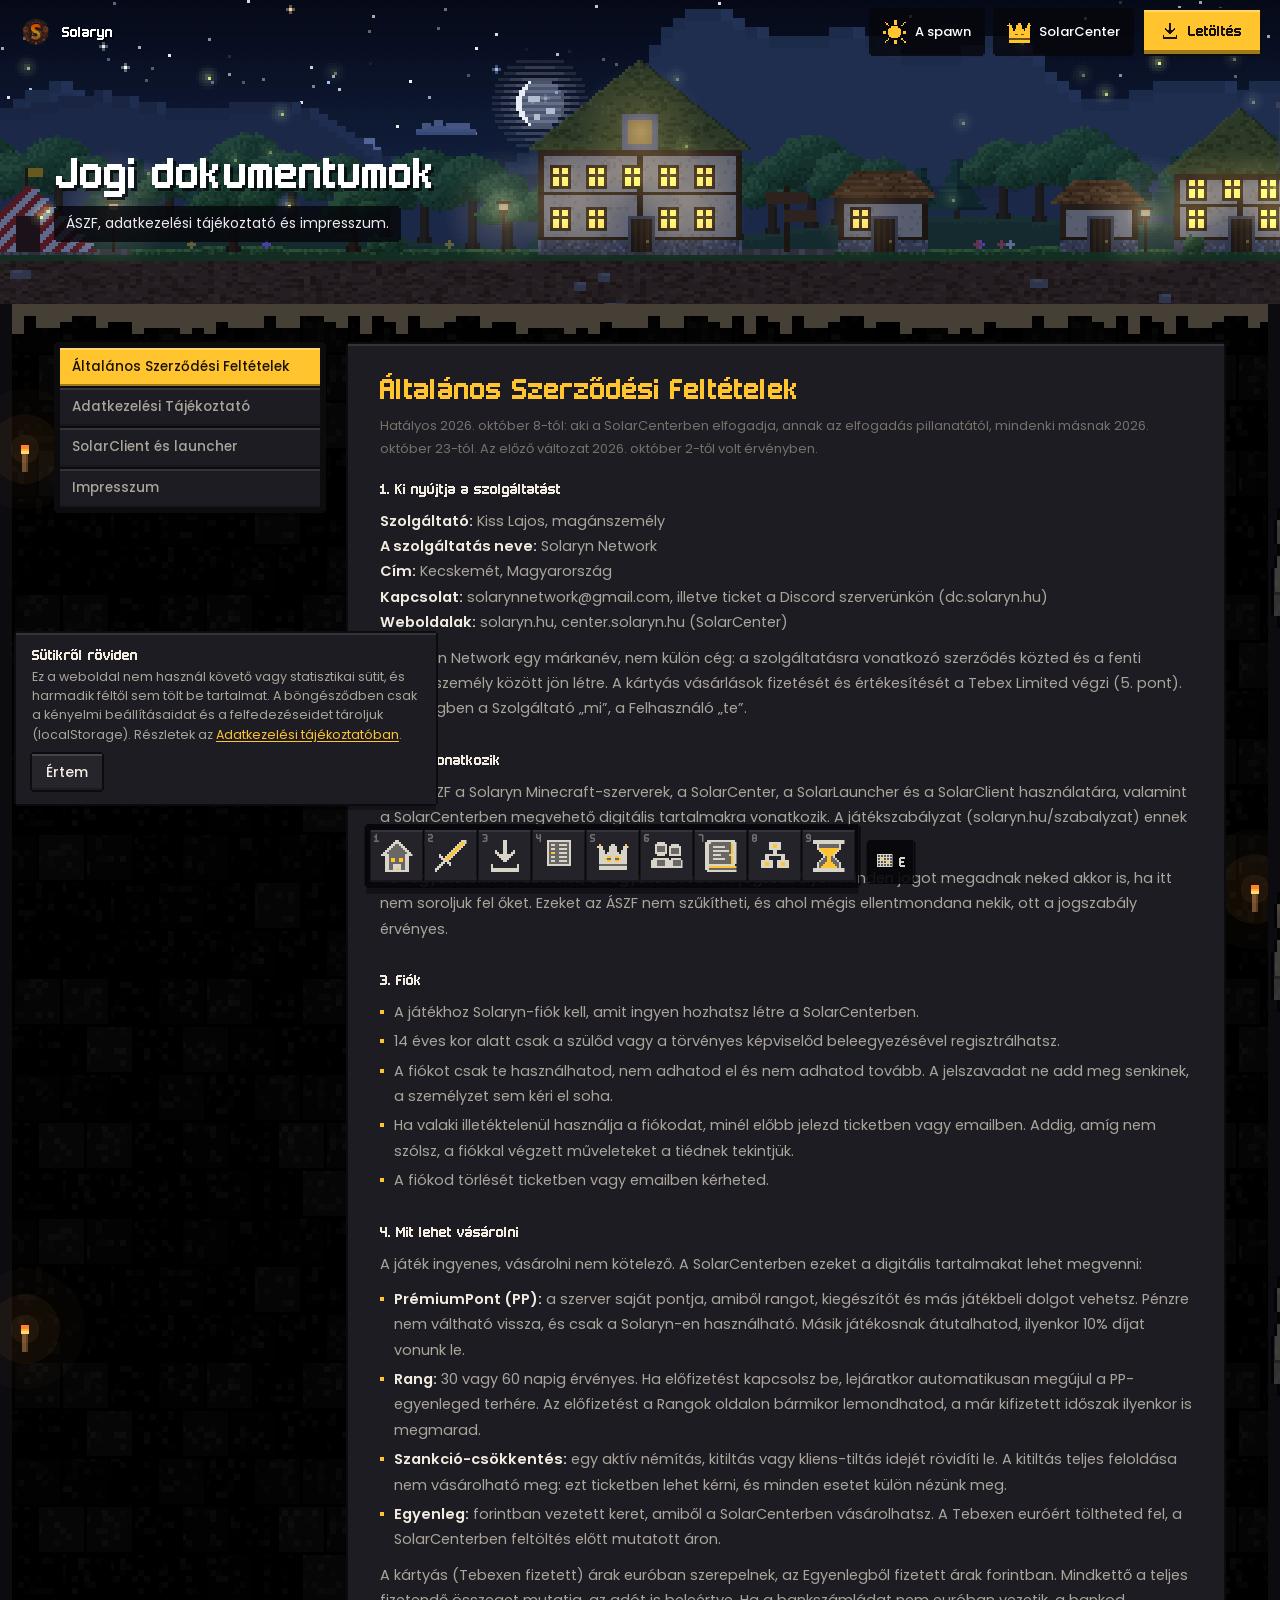
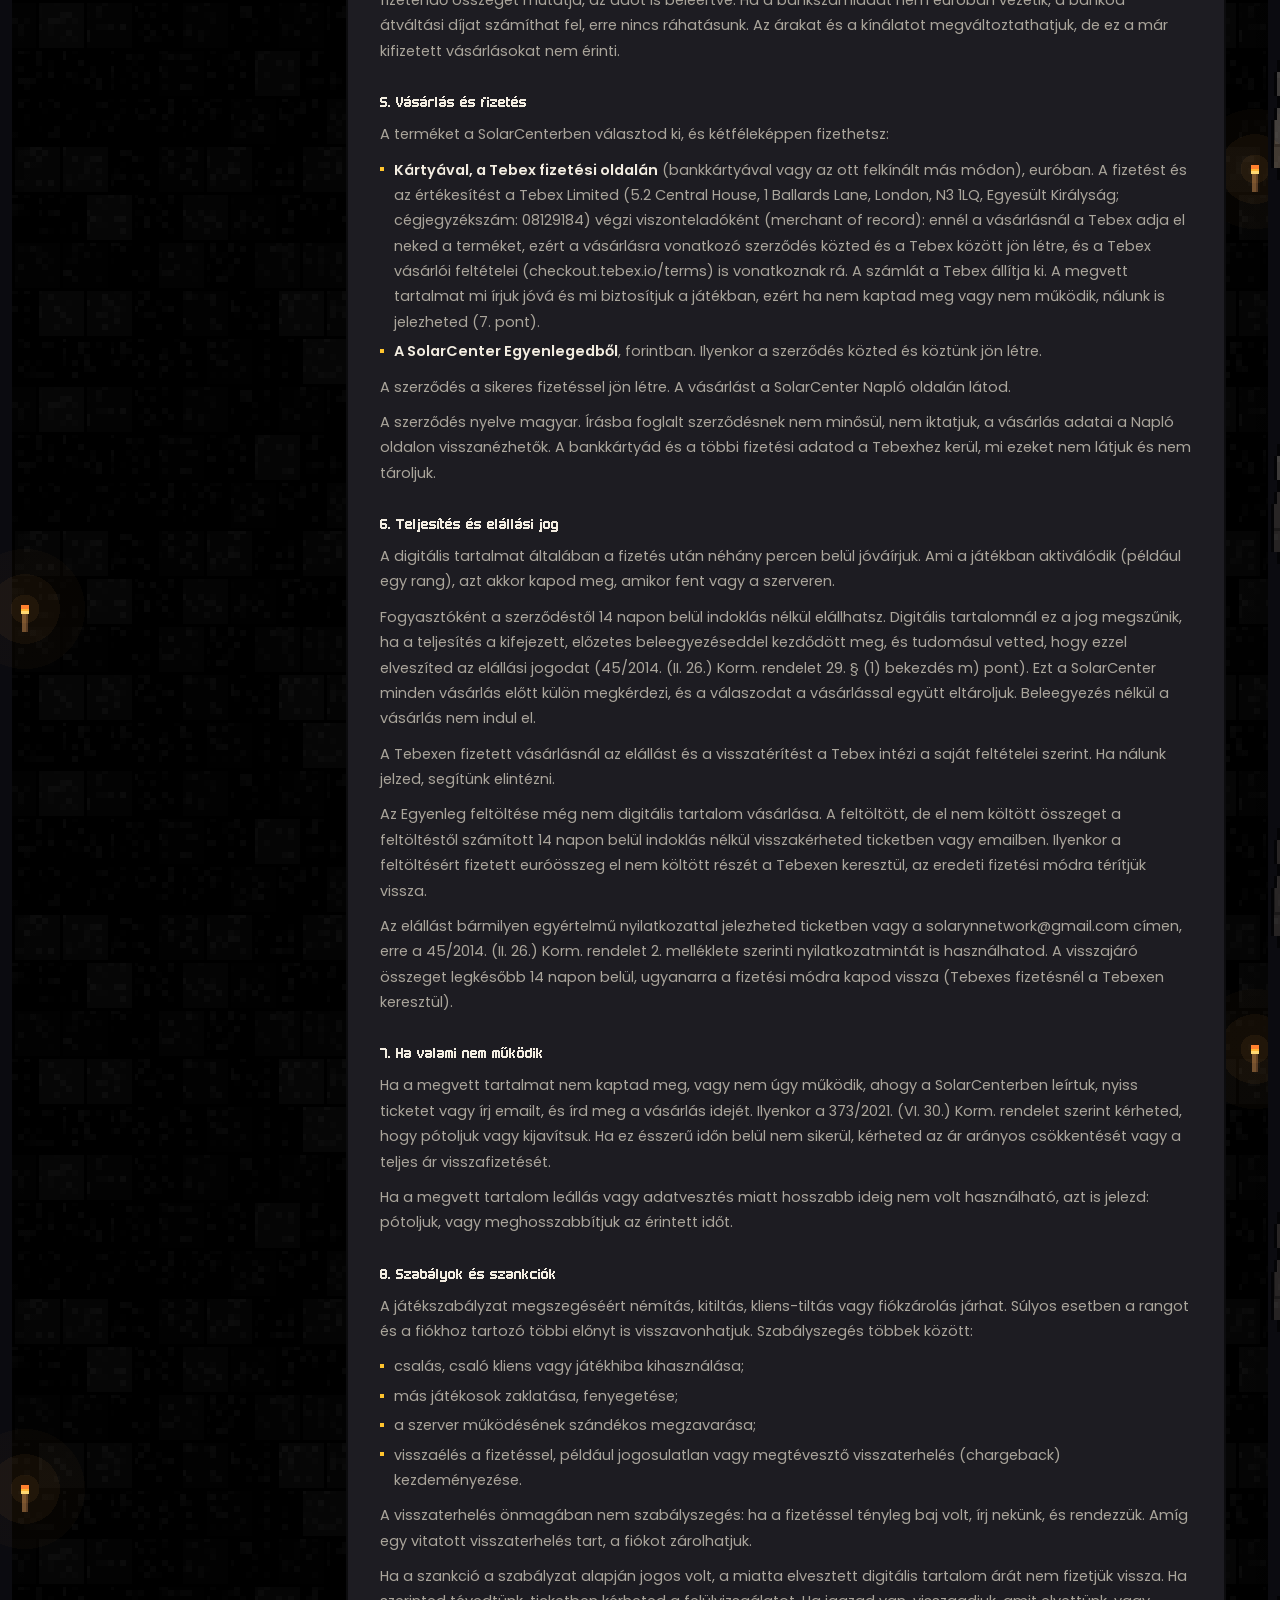
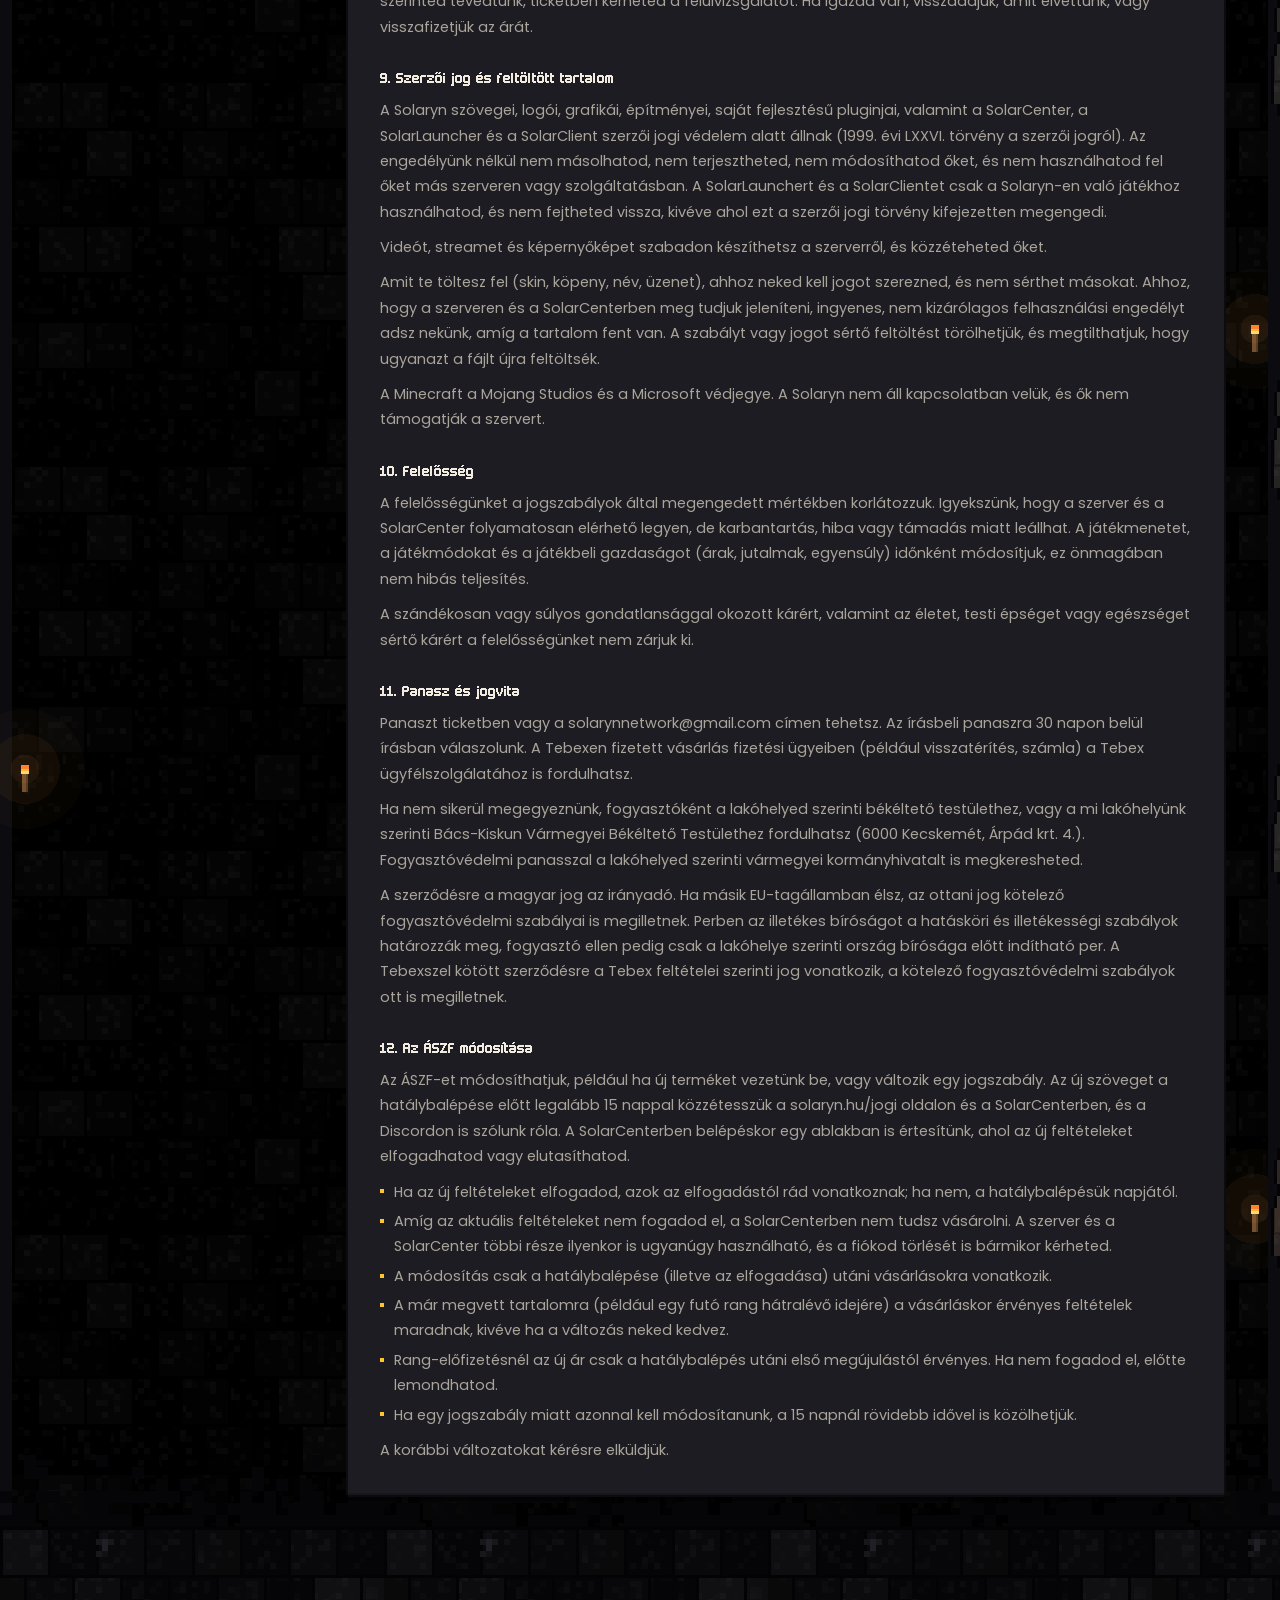
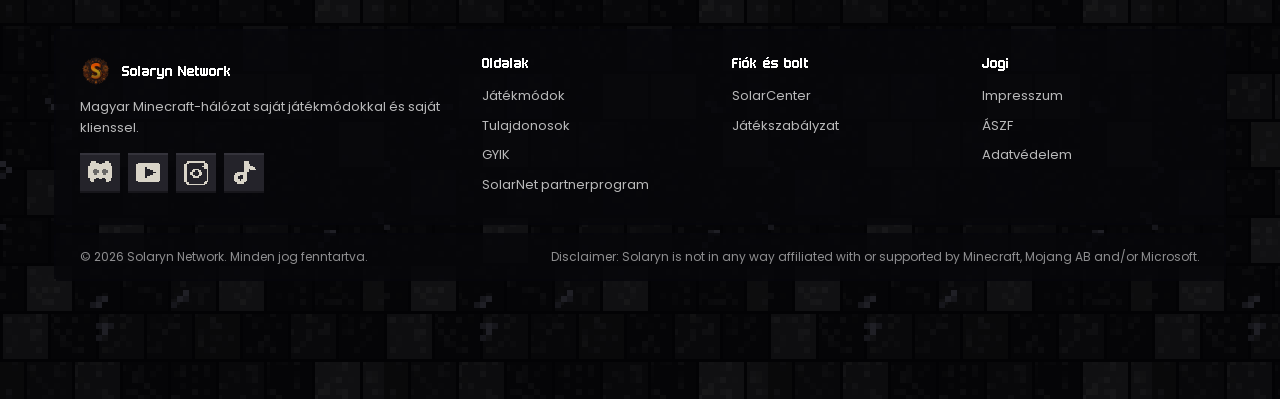
==== commit 15f53598: "Add files via upload" ====
--- a/jogi/index.html
+++ b/jogi/index.html
@@ -3,15 +3,15 @@
 
 <head>
     <meta charset="UTF-8">
-    <meta http-equiv="Content-Security-Policy" content="default-src 'self'; script-src 'self'; style-src 'self' 'unsafe-inline'; img-src 'self' data: blob: https://api.overclockgame.hu:8908; connect-src 'self' https://api.overclockgame.hu:8908; font-src 'self'; frame-src 'none'; object-src 'none'; base-uri 'self'; form-action 'self'; upgrade-insecure-requests">
+    <meta http-equiv="Content-Security-Policy" content="default-src 'self'; script-src 'self'; style-src 'self' 'unsafe-inline'; img-src 'self' data: blob: https://api.solaryn.hu:25572; connect-src 'self' https://api.solaryn.hu:25572; font-src 'self'; frame-src 'none'; object-src 'none'; base-uri 'self'; form-action 'self'; upgrade-insecure-requests">
     <meta name="referrer" content="strict-origin-when-cross-origin">
     <meta name="viewport" content="width=device-width, initial-scale=1.0, viewport-fit=cover">
 
     <title>Jogi dokumentumok - Solaryn Network</title>
     <meta name="description" content="Solaryn Network - Általános Szerződési Feltételek, Adatkezelési Tájékoztató és Impresszum.">
     <meta name="author" content="Solaryn Network">
-    <meta name="theme-color" content="#07070a">
-    <meta name="color-scheme" content="dark">
+    <meta name="theme-color" content="#0e0e13">
+    <meta name="color-scheme" content="dark light">
     <meta name="robots" content="index, follow, max-image-preview:large">
     <link rel="canonical" href="https://solaryn.hu/jogi/">
 
@@ -25,286 +25,350 @@
     <meta property="og:url" content="https://solaryn.hu/jogi/">
     <meta property="og:title" content="Jogi dokumentumok - Solaryn Network">
     <meta property="og:description" content="Solaryn Network - Általános Szerződési Feltételek, Adatkezelési Tájékoztató és Impresszum.">
-    <meta property="og:image" content="https://solaryn.hu/assets/solaryn-wordmark.png">
+    <meta property="og:image" content="https://solaryn.hu/assets/og.png">
     <meta property="og:image:alt" content="Solaryn Network">
     <meta name="twitter:card" content="summary_large_image">
     <meta name="twitter:title" content="Jogi dokumentumok - Solaryn Network">
     <meta name="twitter:description" content="Solaryn Network - Általános Szerződési Feltételek, Adatkezelési Tájékoztató és Impresszum.">
-    <meta name="twitter:image" content="https://solaryn.hu/assets/solaryn-wordmark.png">
-
-    <link rel="stylesheet" href="../style.css?v=20261001">
-    <link rel="stylesheet" href="../ui.css?v=20261001">
-    <link rel="stylesheet" href="../design.css?v=20261001">
-    <link rel="stylesheet" href="../components.css?v=20261002">
+    <meta name="twitter:image" content="https://solaryn.hu/assets/og.png">
+    <link rel="preload" as="font" href="../assets/fonts/solaryn-block.woff" type="font/woff" crossorigin>
+    <link rel="stylesheet" href="../block.css?v=20261106b">
+    <link rel="stylesheet" href="../docs.css?v=20261106b">
+    <script src="../theme.js?v=20261106"></script>
 </head>
 
-<body class="page-sub">
+<body class="page-sub page-jogi" data-page="jogi" data-view="legal" data-root="../">
     <a class="skip-link" href="#main-content">Ugrás a tartalomra</a>
-    <div class="scroll-progress"></div>
-    <canvas class="particle-canvas" id="particleCanvas" aria-hidden="true"></canvas>
-
-    <nav>
-        <a href="../#kezdolap" class="logo">
-            <img src="../assets/solaryn-icon.png" alt="Solaryn" class="logo-icon">
-            <span class="logo-word">Solaryn</span>
+
+    <div class="world" aria-hidden="true">
+        <canvas id="worldSky"></canvas>
+        <div class="world-under">
+            <div class="stratum s-a"></div>
+            <div class="stratum s-b"></div>
+            <div class="stratum s-c"></div>
+            <div class="shaft"><div class="shaft-top"></div></div>
+            <div class="stratum s-bed"></div>
+        </div>
+    </div>
+
+    <header class="topbar">
+        <a href="../" class="topbar-brand">
+            <img src="../assets/solaryn-icon.png" alt="" width="32" height="32">
+            <span>Solaryn</span>
         </a>
-        <ul class="nav-links">
-            <li><a href="../#kezdolap">Kezdőlap</a></li>
-            <li><a href="../#rolunk">Rólunk</a></li>
-            <li><a href="../#jatekmodok">Játékmódok</a></li>
-            <li><a href="../#kliens">Kliens</a></li>
-            <li><a href="../#csapat">Csapat</a></li>
-            <li><a href="../#gyik">GYIK</a></li>
-            <li><a href="../solarnet/">SolarNet</a></li>
-            <li><a href="../szabalyzat/">Szabályzat</a></li>
-        </ul>
-        <div class="nav-actions">
-            <a href="https://center.solaryn.hu" class="btn-outline-nav">SolarCenter</a>
-            <a href="../#kliens" class="btn-nav-download">Letöltés</a>
+        <div class="topbar-spacer"></div>
+        <button type="button" class="chip" id="themeBtn" aria-label="Világválasztó"><span class="chip-ico"></span><span class="chip-label">Világok</span></button>
+        <a href="https://center.solaryn.hu" class="chip chip-center"><span data-ico="crown"></span><span class="chip-label">SolarCenter</span></a>
+        <a href="../#kliens" class="btn btn-gold topbar-dl"><span data-ico="download"></span>Letöltés</a>
+    </header>
+
+    <main>
+        <header class="page-head" id="main-content">
+            <div class="wrap">
+                <h1 class="page-title">Jogi dokumentumok</h1>
+                <p class="page-lead">ÁSZF, adatkezelési tájékoztató és impresszum.</p>
+            </div>
+        </header>
+
+        <div class="doc">
+    <section class="legal-page">
+            <div class="legal-layout">
+                <div class="legal-sidebar">
+                    <button class="legal-tab active" data-legal="aszf">Általános Szerződési Feltételek</button>
+                    <button class="legal-tab" data-legal="adatkezeles">Adatkezelési Tájékoztató</button>
+                    <button class="legal-tab" data-legal="kliens">SolarClient és launcher</button>
+                    <button class="legal-tab" data-legal="impresszum">Impresszum</button>
+                </div>
+
+                <div class="card legal-card">
+                    <div class="legal-panel active" data-legal-panel="aszf">
+                        <h3>Általános Szerződési Feltételek</h3>
+                        <p class="legal-meta">Hatályos 2026. október 8-tól: aki a SolarCenterben elfogadja, annak az elfogadás pillanatától, mindenki másnak 2026. október 23-tól. Az előző változat 2026. október 2-től volt érvényben.</p>
+
+                        <h4>1. Ki nyújtja a szolgáltatást</h4>
+                        <p><b>Szolgáltató:</b> Kiss Lajos, magánszemély<br><b>A szolgáltatás neve:</b> Solaryn Network<br><b>Cím:</b> Kecskemét, Magyarország<br><b>Kapcsolat:</b> solarynnetwork@gmail.com, illetve ticket a Discord szerverünkön (dc.solaryn.hu)<br><b>Weboldalak:</b> solaryn.hu, center.solaryn.hu (SolarCenter)</p>
+                        <p>A Solaryn Network egy márkanév, nem külön cég: a szolgáltatásra vonatkozó szerződés közted és a fenti magánszemély között jön létre. A kártyás vásárlások fizetését és értékesítését a Tebex Limited végzi (5. pont). A szövegben a Szolgáltató „mi”, a Felhasználó „te”.</p>
+
+                        <h4>2. Mire vonatkozik</h4>
+                        <p>Ez az ÁSZF a Solaryn Minecraft-szerverek, a SolarCenter, a SolarLauncher és a SolarClient használatára, valamint a SolarCenterben megvehető digitális tartalmakra vonatkozik. A játékszabályzat (solaryn.hu/szabalyzat) ennek a része.</p>
+                        <p>Ha fogyasztóként vásárolsz, a fogyasztóvédelmi jogszabályok minden jogot megadnak neked akkor is, ha itt nem soroljuk fel őket. Ezeket az ÁSZF nem szűkítheti, és ahol mégis ellentmondana nekik, ott a jogszabály érvényes.</p>
+
+                        <h4>3. Fiók</h4>
+                        <ul>
+                            <li>A játékhoz Solaryn-fiók kell, amit ingyen hozhatsz létre a SolarCenterben.</li>
+                            <li>14 éves kor alatt csak a szülőd vagy a törvényes képviselőd beleegyezésével regisztrálhatsz.</li>
+                            <li>A fiókot csak te használhatod, nem adhatod el és nem adhatod tovább. A jelszavadat ne add meg senkinek, a személyzet sem kéri el soha.</li>
+                            <li>Ha valaki illetéktelenül használja a fiókodat, minél előbb jelezd ticketben vagy emailben. Addig, amíg nem szólsz, a fiókkal végzett műveleteket a tiédnek tekintjük.</li>
+                            <li>A fiókod törlését ticketben vagy emailben kérheted.</li>
+                        </ul>
+
+                        <h4>4. Mit lehet vásárolni</h4>
+                        <p>A játék ingyenes, vásárolni nem kötelező. A SolarCenterben ezeket a digitális tartalmakat lehet megvenni:</p>
+                        <ul>
+                            <li><b>PrémiumPont (PP):</b> a szerver saját pontja, amiből rangot, kiegészítőt és más játékbeli dolgot vehetsz. Pénzre nem váltható vissza, és csak a Solaryn-en használható. Másik játékosnak átutalhatod, ilyenkor 10% díjat vonunk le.</li>
+                            <li><b>Rang:</b> 30 vagy 60 napig érvényes. Ha előfizetést kapcsolsz be, lejáratkor automatikusan megújul a PP-egyenleged terhére. Az előfizetést a Rangok oldalon bármikor lemondhatod, a már kifizetett időszak ilyenkor is megmarad.</li>
+                            <li><b>Szankció-csökkentés:</b> egy aktív némítás, kitiltás vagy kliens-tiltás idejét rövidíti le. A kitiltás teljes feloldása nem vásárolható meg: ezt ticketben lehet kérni, és minden esetet külön nézünk meg.</li>
+                            <li><b>Egyenleg:</b> forintban vezetett keret, amiből a SolarCenterben vásárolhatsz. A Tebexen euróért töltheted fel, a SolarCenterben feltöltés előtt mutatott áron.</li>
+                        </ul>
+                        <p>A kártyás (Tebexen fizetett) árak euróban szerepelnek, az Egyenlegből fizetett árak forintban. Mindkettő a teljes fizetendő összeget mutatja, az adót is beleértve. Ha a bankszámládat nem euróban vezetik, a bankod átváltási díjat számíthat fel, erre nincs ráhatásunk. Az árakat és a kínálatot megváltoztathatjuk, de ez a már kifizetett vásárlásokat nem érinti.</p>
+
+                        <h4>5. Vásárlás és fizetés</h4>
+                        <p>A terméket a SolarCenterben választod ki, és kétféleképpen fizethetsz:</p>
+                        <ul>
+                            <li><b>Kártyával, a Tebex fizetési oldalán</b> (bankkártyával vagy az ott felkínált más módon), euróban. A fizetést és az értékesítést a Tebex Limited (5.2 Central House, 1 Ballards Lane, London, N3 1LQ, Egyesült Királyság; cégjegyzékszám: 08129184) végzi viszonteladóként (merchant of record): ennél a vásárlásnál a Tebex adja el neked a terméket, ezért a vásárlásra vonatkozó szerződés közted és a Tebex között jön létre, és a Tebex vásárlói feltételei (checkout.tebex.io/terms) is vonatkoznak rá. A számlát a Tebex állítja ki. A megvett tartalmat mi írjuk jóvá és mi biztosítjuk a játékban, ezért ha nem kaptad meg vagy nem működik, nálunk is jelezheted (7. pont).</li>
+                            <li><b>A SolarCenter Egyenlegedből</b>, forintban. Ilyenkor a szerződés közted és köztünk jön létre.</li>
+                        </ul>
+                        <p>A szerződés a sikeres fizetéssel jön létre. A vásárlást a SolarCenter Napló oldalán látod.</p>
+                        <p>A szerződés nyelve magyar. Írásba foglalt szerződésnek nem minősül, nem iktatjuk, a vásárlás adatai a Napló oldalon visszanézhetők. A bankkártyád és a többi fizetési adatod a Tebexhez kerül, mi ezeket nem látjuk és nem tároljuk.</p>
+
+                        <h4>6. Teljesítés és elállási jog</h4>
+                        <p>A digitális tartalmat általában a fizetés után néhány percen belül jóváírjuk. Ami a játékban aktiválódik (például egy rang), azt akkor kapod meg, amikor fent vagy a szerveren.</p>
+                        <p>Fogyasztóként a szerződéstől 14 napon belül indoklás nélkül elállhatsz. Digitális tartalomnál ez a jog megszűnik, ha a teljesítés a kifejezett, előzetes beleegyezéseddel kezdődött meg, és tudomásul vetted, hogy ezzel elveszíted az elállási jogodat (45/2014. (II. 26.) Korm. rendelet 29. § (1) bekezdés m) pont). Ezt a SolarCenter minden vásárlás előtt külön megkérdezi, és a válaszodat a vásárlással együtt eltároljuk. Beleegyezés nélkül a vásárlás nem indul el.</p>
+                        <p>A Tebexen fizetett vásárlásnál az elállást és a visszatérítést a Tebex intézi a saját feltételei szerint. Ha nálunk jelzed, segítünk elintézni.</p>
+                        <p>Az Egyenleg feltöltése még nem digitális tartalom vásárlása. A feltöltött, de el nem költött összeget a feltöltéstől számított 14 napon belül indoklás nélkül visszakérheted ticketben vagy emailben. Ilyenkor a feltöltésért fizetett euróösszeg el nem költött részét a Tebexen keresztül, az eredeti fizetési módra térítjük vissza.</p>
+                        <p>Az elállást bármilyen egyértelmű nyilatkozattal jelezheted ticketben vagy a solarynnetwork@gmail.com címen, erre a 45/2014. (II. 26.) Korm. rendelet 2. melléklete szerinti nyilatkozatmintát is használhatod. A visszajáró összeget legkésőbb 14 napon belül, ugyanarra a fizetési módra kapod vissza (Tebexes fizetésnél a Tebexen keresztül).</p>
+
+                        <h4>7. Ha valami nem működik</h4>
+                        <p>Ha a megvett tartalmat nem kaptad meg, vagy nem úgy működik, ahogy a SolarCenterben leírtuk, nyiss ticketet vagy írj emailt, és írd meg a vásárlás idejét. Ilyenkor a 373/2021. (VI. 30.) Korm. rendelet szerint kérheted, hogy pótoljuk vagy kijavítsuk. Ha ez ésszerű időn belül nem sikerül, kérheted az ár arányos csökkentését vagy a teljes ár visszafizetését.</p>
+                        <p>Ha a megvett tartalom leállás vagy adatvesztés miatt hosszabb ideig nem volt használható, azt is jelezd: pótoljuk, vagy meghosszabbítjuk az érintett időt.</p>
+
+                        <h4>8. Szabályok és szankciók</h4>
+                        <p>A játékszabályzat megszegéséért némítás, kitiltás, kliens-tiltás vagy fiókzárolás járhat. Súlyos esetben a rangot és a fiókhoz tartozó többi előnyt is visszavonhatjuk. Szabályszegés többek között:</p>
+                        <ul>
+                            <li>csalás, csaló kliens vagy játékhiba kihasználása;</li>
+                            <li>más játékosok zaklatása, fenyegetése;</li>
+                            <li>a szerver működésének szándékos megzavarása;</li>
+                            <li>visszaélés a fizetéssel, például jogosulatlan vagy megtévesztő visszaterhelés (chargeback) kezdeményezése.</li>
+                        </ul>
+                        <p>A visszaterhelés önmagában nem szabályszegés: ha a fizetéssel tényleg baj volt, írj nekünk, és rendezzük. Amíg egy vitatott visszaterhelés tart, a fiókot zárolhatjuk.</p>
+                        <p>Ha a szankció a szabályzat alapján jogos volt, a miatta elvesztett digitális tartalom árát nem fizetjük vissza. Ha szerinted tévedtünk, ticketben kérheted a felülvizsgálatot. Ha igazad van, visszaadjuk, amit elvettünk, vagy visszafizetjük az árát.</p>
+
+                        <h4>9. Szerzői jog és feltöltött tartalom</h4>
+                        <p>A Solaryn szövegei, logói, grafikái, építményei, saját fejlesztésű pluginjai, valamint a SolarCenter, a SolarLauncher és a SolarClient szerzői jogi védelem alatt állnak (1999. évi LXXVI. törvény a szerzői jogról). Az engedélyünk nélkül nem másolhatod, nem terjesztheted, nem módosíthatod őket, és nem használhatod fel őket más szerveren vagy szolgáltatásban. A SolarLaunchert és a SolarClientet csak a Solaryn-en való játékhoz használhatod, és nem fejtheted vissza, kivéve ahol ezt a szerzői jogi törvény kifejezetten megengedi.</p>
+                        <p>Videót, streamet és képernyőképet szabadon készíthetsz a szerverről, és közzéteheted őket.</p>
+                        <p>Amit te töltesz fel (skin, köpeny, név, üzenet), ahhoz neked kell jogot szerezned, és nem sérthet másokat. Ahhoz, hogy a szerveren és a SolarCenterben meg tudjuk jeleníteni, ingyenes, nem kizárólagos felhasználási engedélyt adsz nekünk, amíg a tartalom fent van. A szabályt vagy jogot sértő feltöltést törölhetjük, és megtilthatjuk, hogy ugyanazt a fájlt újra feltöltsék.</p>
+                        <p>A Minecraft a Mojang Studios és a Microsoft védjegye. A Solaryn nem áll kapcsolatban velük, és ők nem támogatják a szervert.</p>
+
+                        <h4>10. Felelősség</h4>
+                        <p>A felelősségünket a jogszabályok által megengedett mértékben korlátozzuk. Igyekszünk, hogy a szerver és a SolarCenter folyamatosan elérhető legyen, de karbantartás, hiba vagy támadás miatt leállhat. A játékmenetet, a játékmódokat és a játékbeli gazdaságot (árak, jutalmak, egyensúly) időnként módosítjuk, ez önmagában nem hibás teljesítés.</p>
+                        <p>A szándékosan vagy súlyos gondatlansággal okozott kárért, valamint az életet, testi épséget vagy egészséget sértő kárért a felelősségünket nem zárjuk ki.</p>
+
+                        <h4>11. Panasz és jogvita</h4>
+                        <p>Panaszt ticketben vagy a solarynnetwork@gmail.com címen tehetsz. Az írásbeli panaszra 30 napon belül írásban válaszolunk. A Tebexen fizetett vásárlás fizetési ügyeiben (például visszatérítés, számla) a Tebex ügyfélszolgálatához is fordulhatsz.</p>
+                        <p>Ha nem sikerül megegyeznünk, fogyasztóként a lakóhelyed szerinti békéltető testülethez, vagy a mi lakóhelyünk szerinti Bács-Kiskun Vármegyei Békéltető Testülethez fordulhatsz (6000 Kecskemét, Árpád krt. 4.). Fogyasztóvédelmi panasszal a lakóhelyed szerinti vármegyei kormányhivatalt is megkeresheted.</p>
+                        <p>A szerződésre a magyar jog az irányadó. Ha másik EU-tagállamban élsz, az ottani jog kötelező fogyasztóvédelmi szabályai is megilletnek. Perben az illetékes bíróságot a hatásköri és illetékességi szabályok határozzák meg, fogyasztó ellen pedig csak a lakóhelye szerinti ország bírósága előtt indítható per. A Tebexszel kötött szerződésre a Tebex feltételei szerinti jog vonatkozik, a kötelező fogyasztóvédelmi szabályok ott is megilletnek.</p>
+
+                        <h4>12. Az ÁSZF módosítása</h4>
+                        <p>Az ÁSZF-et módosíthatjuk, például ha új terméket vezetünk be, vagy változik egy jogszabály. Az új szöveget a hatálybalépése előtt legalább 15 nappal közzétesszük a solaryn.hu/jogi oldalon és a SolarCenterben, és a Discordon is szólunk róla. A SolarCenterben belépéskor egy ablakban is értesítünk, ahol az új feltételeket elfogadhatod vagy elutasíthatod.</p>
+                        <ul>
+                            <li>Ha az új feltételeket elfogadod, azok az elfogadástól rád vonatkoznak; ha nem, a hatálybalépésük napjától.</li>
+                            <li>Amíg az aktuális feltételeket nem fogadod el, a SolarCenterben nem tudsz vásárolni. A szerver és a SolarCenter többi része ilyenkor is ugyanúgy használható, és a fiókod törlését is bármikor kérheted.</li>
+                            <li>A módosítás csak a hatálybalépése (illetve az elfogadása) utáni vásárlásokra vonatkozik.</li>
+                            <li>A már megvett tartalomra (például egy futó rang hátralévő idejére) a vásárláskor érvényes feltételek maradnak, kivéve ha a változás neked kedvez.</li>
+                            <li>Rang-előfizetésnél az új ár csak a hatálybalépés utáni első megújulástól érvényes. Ha nem fogadod el, előtte lemondhatod.</li>
+                            <li>Ha egy jogszabály miatt azonnal kell módosítanunk, a 15 napnál rövidebb idővel is közölhetjük.</li>
+                        </ul>
+                        <p>A korábbi változatokat kérésre elküldjük.</p>
+                    </div>
+
+                    <div class="legal-panel" data-legal-panel="adatkezeles">
+                        <h3>Adatkezelési tájékoztató</h3>
+                        <p class="legal-meta">Hatályos 2026. október 8-tól.</p>
+
+                        <h4>1. Az adatkezelő</h4>
+                        <p><b>Adatkezelő:</b> Kiss Lajos magánszemély, a Solaryn Network üzemeltetője<br><b>Cím:</b> Kecskemét, Magyarország<br><b>Kapcsolat adatvédelmi ügyben:</b> solarynnetwork@gmail.com, illetve ticket a Discord szerverünkön (dc.solaryn.hu)</p>
+                        <p>Adatvédelmi tisztviselő kijelölésére nem vagyunk kötelesek, ilyen nincs.</p>
+
+                        <h4>2. Milyen adatot, miért és meddig kezelünk</h4>
+                        <div class="legal-table-wrap">
+                            <table class="legal-table">
+                                <thead>
+                                    <tr><th>Mire</th><th>Milyen adatot</th><th>Jogalap (GDPR 6. cikk (1))</th><th>Meddig</th></tr>
+                                </thead>
+                                <tbody>
+                                    <tr><td>Fiók</td><td>felhasználónév, email-cím, jelszó (csak hash-elve), születési dátum, az ÁSZF elfogadásának ideje és az elfogadott (vagy elutasított) változata, a megadott creator kód</td><td>b) szerződés teljesítése</td><td>a fiók törléséig</td></tr>
+                                    <tr><td>Játék és SolarCenter</td><td>rang, PrémiumPont-egyenleg, Egyenleg, játékidő, barátlista, kiegészítők, feltöltött skin és köpeny, jelvények</td><td>b) szerződés teljesítése</td><td>a fiók törléséig</td></tr>
+                                    <tr><td>Fiókvédelem</td><td>a kétlépcsős azonosítás kulcsa, a biztonsági kód hash-e, belépési előzmények</td><td>f) jogos érdek: a fiókod védelme</td><td>a fiók törléséig, a belépési előzmények 1 évig</td></tr>
+                                    <tr><td>Tiltások kijátszása elleni védelem</td><td>a SolarLauncher által küldött gépazonosítók hash-e (Windows gépazonosító, lemez- és alaplap-sorozatszám, MAC-cím); ezekből az eredeti érték nem fejthető vissza; részletesen a „SolarClient és launcher” részben</td><td>f) jogos érdek: a kitiltások betartatása</td><td>az utolsó használattól 1 évig, kitiltott gépnél a tiltás végéig</td></tr>
+                                    <tr><td>Szankciók</td><td>némítás, kitiltás oka, ideje, ki adta; a játékszerverek naplójában a belépéskori IP-cím</td><td>f) jogos érdek: a szabályok betartatása</td><td>a szankció lejárta után 1 évig, az IP-cím 1 évig</td></tr>
+                                    <tr><td>Vásárlás</td><td>a termék, az ár, a Tebexen fizetett összeg és pénznem, az időpont, a Tebex tranzakció-azonosítója, ajándéknál a címzett és az üzenet, az elállási jogról tett nyilatkozat ideje, a PP-mozgások (Napló)</td><td>b) szerződés teljesítése; a bizonylatoknál c) jogi kötelezettség</td><td>5 évig (a polgári jogi elévülési idő); a bizonylatok a számviteli és adózási szabályok szerinti ideig, legfeljebb 8 évig</td></tr>
+                                    <tr><td>Discord-összekötés</td><td>Discord-azonosító, felhasználónév, profilkép</td><td>b) szerződés teljesítése (te kéred)</td><td>amíg le nem választod</td></tr>
+                                    <tr><td>Fiókkal kapcsolatos emailek</td><td>email-cím</td><td>b) szerződés teljesítése</td><td>a fiók törléséig</td></tr>
+                                    <tr><td>Hírlevél</td><td>email-cím, a választott csatorna</td><td>a) hozzájárulás</td><td>a hozzájárulás visszavonásáig</td></tr>
+                                    <tr><td>Tagfelvételi jelentkezés (pl. staff)</td><td>a jelentkezési lapon megadott válaszok és feltöltött képek (például életkor, Discord-név), a döntés és az indoklás, a választott szóbeli időpont</td><td>a) hozzájárulás (a jelentkezés beküldésével)</td><td>a tagfelvétel lezárása után 1 évig, vagy amíg vissza nem vonod</td></tr>
+                                    <tr><td>Látogatottsági statisztika (SolarCenter)</td><td>a megnézett oldal, az eszköz típusa, honnan érkeztél, egy naponta cserélődő azonosító; IP-címet nem tárolunk</td><td>a) hozzájárulás (süti-beállítás)</td><td>400 napig</td></tr>
+                                    <tr><td>Ügyintézés</td><td>amit a ticketben vagy az emailben írsz</td><td>b) szerződés teljesítése, illetve f) jogos érdek</td><td>az ügy lezárása után 1 évig</td></tr>
+                                </tbody>
+                            </table>
+                        </div>
+                        <p>A SolarCenter szervere az IP-címedet nem menti el. Csak a túlterhelés és a jelszópróbálgatás elleni korlátozáshoz használja, rövid ideig, a memóriában, valamint kártyás fizetés indításakor átadja a Tebexnek (lásd 3. pont).</p>
+                        <p>Ha 16 évesnél fiatalabb vagy, a hozzájáruláson alapuló adatkezeléshez (hírlevél, staff jelentkezés) a szülőd vagy a törvényes képviselőd hozzájárulása is kell.</p>
+
+                        <h4>3. Kik kapják meg az adatokat</h4>
+                        <ul>
+                            <li><b>Tebex</b> (Tebex Limited, 5.2 Central House, 1 Ballards Lane, London, N3 1LQ, Egyesült Királyság; cégjegyzékszám: 08129184): a kártyás vásárlások értékesítése és a fizetés lebonyolítása viszonteladóként, önálló adatkezelőként. A fizetéshez szükséges adatokat (például név, email-cím, ország, kártyaadatok) a Tebex fizetési oldalán közvetlenül nekik adod meg, ezekre a Tebex adatkezelési tájékoztatója vonatkozik. Mi a fizetés indításakor átadjuk a felhasználóneved, a választott terméket és az IP-címedet (az ország és az adó meghatározásához, illetve csalásszűréshez); tőlük a tranzakció azonosítóját, összegét és állapotát kapjuk meg.</li>
+                            <li><b>Resend</b> (Resend, Inc., USA): az emailek kiküldése (adatfeldolgozó).</li>
+                            <li><b>Google</b> (Google Ireland Ltd.): a solarynnetwork@gmail.com címre küldött leveleid a Gmail szolgáltatásban tárolódnak.</li>
+                            <li><b>Discord</b> (Discord Inc., USA): ha összekötöd a fiókodat, vagy a Discordon írsz nekünk.</li>
+                            <li><b>A személyzet</b> tagjai: csak azt látják, ami a feladatukhoz kell, ezt jogosultságonként állítjuk be.</li>
+                            <li><b>Hatóság</b>: csak ha jogszabály kötelez rá.</li>
+                        </ul>
+                        <p>Az USA-ba történő továbbítás az Európai Bizottság megfelelőségi határozata (EU–USA adatvédelmi keret) vagy általános adatvédelmi kikötések alapján, az Egyesült Királyságba történő továbbítás az Európai Bizottság megfelelőségi határozata alapján történik. Adatot nem adunk el, és reklámcélra senkinek nem adunk át.</p>
+
+                        <h4>4. Sütik és helyi tárolás</h4>
+                        <p>A <b>www.solaryn.hu</b> weboldal nem használ követő, statisztikai vagy hirdetési célú sütit, és harmadik féltől sem tölt be tartalmat (a betűkészletek is a saját szerverünkről érkeznek). A böngésződben, a saját eszközödön (böngésző <i>localStorage</i>) csak ezeket tároljuk: hogy a süti-tájékoztató sávot már bezártad-e, valamint a kényelmi beállításaidat és a játékos felfedezéseidet (választott világ, hang, felfedezések, az általad megadott játékosnév). Ezek nem hagyják el az eszközödet, nem küldjük el sehová. Bármikor törölhetők a böngésződ beállításaiból, ez esetben a tájékoztató sáv a következő látogatáskor újra megjelenik. A weboldal a kliens aktuális verzióját, az évszakos világokat, a rangok és csomagok adatait, valamint a játékosok skinjét a saját szerverünkről (api.solaryn.hu) kéri le; ha megadsz egy játékosnevet, hogy a karaktered megjelenjen a világban, az is csak ehhez a lekéréshez kerül a szerverünkre.</p>
+                        <p>A <b>SolarCenter</b> (center.solaryn.hu) a bejelentkezésed és a választott téma megőrzéséhez tárol adatot a böngésződben, ez nem kapcsolható ki. A névtelen statisztika és a beágyazott Discord-tartalom csak akkor működik, ha a lábléc „Süti beállítások” pontjában engedélyezed. A Tebex fizetési oldala (checkout.tebex.io) a saját sütijeit használja, azokra a Tebex tájékoztatója vonatkozik.</p>
+
+                        <h4>5. Adatbiztonság</h4>
+                        <p>A jelszavakat csak hash-elve tároljuk, a kapcsolat titkosított (HTTPS). Kétlépcsős azonosítást és biztonsági kódot bárki bekapcsolhat a fiókjához. A személyzet csak a számára kiosztott jogosultságokkal fér hozzá az adatokhoz, és az adminisztrátori műveleteket naplózzuk.</p>
+
+                        <h4>6. A jogaid</h4>
+                        <ul>
+                            <li>Kérhetsz tájékoztatást és másolatot arról, milyen adatot kezelünk rólad.</li>
+                            <li>Kérheted a pontatlan adat javítását.</li>
+                            <li>Kérheted az adataid törlését, illetve a kezelésük korlátozását.</li>
+                            <li>Kérheted, hogy az általad megadott adatokat géppel olvasható formában kiadjuk (adathordozhatóság).</li>
+                            <li>Tiltakozhatsz a jogos érdeken alapuló adatkezelés ellen.</li>
+                            <li>A hozzájárulásodat bármikor visszavonhatod. Ez nem érinti a visszavonás előtti adatkezelés jogszerűségét.</li>
+                        </ul>
+                        <p>A kérésedet a solarynnetwork@gmail.com címre vagy ticketben küldd el. Egy hónapon belül válaszolunk; ha a kérés bonyolult, ez legfeljebb két hónappal meghosszabbodhat, erről időben szólunk. Mielőtt bármit kiadunk vagy törlünk, ellenőrizzük, hogy tényleg a fiók tulajdonosa kéri-e (például a fiókhoz kötött Discordról vagy email-címről). A Tebexnél kezelt fizetési adataiddal kapcsolatban a Tebexhez is fordulhatsz.</p>
+
+                        <h4>7. Jogorvoslat</h4>
+                        <p>Ha szerinted megsértettük a jogaidat, panaszt tehetsz a Nemzeti Adatvédelmi és Információszabadság Hatóságnál (NAIH): 1055 Budapest, Falk Miksa utca 9-11., postacím: 1363 Budapest, Pf. 9., ugyfelszolgalat@naih.hu, www.naih.hu. Bírósághoz is fordulhatsz, a pert a lakóhelyed szerinti törvényszék előtt is megindíthatod.</p>
+
+                        <h4>8. Módosítás</h4>
+                        <p>Ha a tájékoztató változik, az új szöveget itt és a solaryn.hu/jogi oldalon tesszük közzé. Lényeges változásról a hatálybalépése előtt a Discordon és a SolarCenterben is szólunk.</p>
+                    </div>
+
+                    <div class="legal-panel" data-legal-panel="kliens">
+                        <h3>A SolarLauncher és a SolarClient</h3>
+                        <p class="legal-meta">Hatályos 2026. október 25-től. Ez a rész az Adatkezelési tájékoztató kiegészítése: azt írja le, mit csinál a launcher és a kliens a gépeden, és mit küld el. Az adatkezelő, a jogaid és a panasztétel módja ugyanaz, mint az Adatkezelési tájékoztatóban.</p>
+
+                        <h4>1. Röviden</h4>
+                        <ul>
+                            <li>A launcher és a kliens <b>nem olvassa a személyes fájljaidat</b>, nem készít képet a képernyődről, nem rögzíti, mit gépelsz, és nem fér hozzá a böngésződhöz vagy a jelszavaidhoz.</li>
+                            <li>A <b>csalásvédelem a gépeden fut</b>, és amit talál, az ott is marad: nekünk nem küld jelentést (3. pont).</li>
+                            <li>A szerverünkre csak az megy, ami a fiókodhoz, a játékhoz és a tiltások betartatásához kell (2. pont).</li>
+                            <li>Az egyetlen, a gépedhez kötődő adat, amit elküldünk, néhány gépazonosító <b>hash-e</b>. Ez a gépeden készül, és az eredeti érték nem fejthető vissza belőle.</li>
+                        </ul>
+
+                        <h4>2. Mit küld a launcher és a kliens a szerverünkre</h4>
+                        <div class="legal-table-wrap">
+                            <table class="legal-table">
+                                <thead>
+                                    <tr><th>Mikor</th><th>Mit</th><th>Miért</th></tr>
+                                </thead>
+                                <tbody>
+                                    <tr><td>Bejelentkezéskor</td><td>felhasználónév és jelszó, illetve a kétlépcsős azonosítás vagy a biztonsági kód, ha bekapcsoltad. A jelszavadat a launcher nem menti el: a gépeden csak egy titkosítva tárolt belépési azonosító marad, amíg ki nem jelentkezel.</td><td>a belépéshez</td></tr>
+                                    <tr><td>Minden játékindításkor</td><td>a gépazonosítók hash-e (Windows gépazonosító, az első lemez és az alaplap sorozatszáma, a hálózati kártya MAC-címe) és az időpont</td><td>a kitiltások kijátszása elleni védelem (ld. Adatkezelési tájékoztató, 2. pont)</td></tr>
+                                    <tr><td>Minden játékindításkor</td><td>egy egyszer használatos belépőjegy kérése a fiókodhoz</td><td>hogy a szerverre csak a hivatalos launcherrel, a saját fiókoddal lehessen belépni</td></tr>
+                                    <tr><td>Játék közben, percenként</td><td>a felhasználóneved és a belépőjegy</td><td>hogy a többi SolarClient-es játékos lássa, hogy te is a SolarClientet használod; csak az utolsó jelzés idejét tároljuk</td></tr>
+                                    <tr><td>Játékindításkor és ha módosítod a kliens beállításait</td><td>a kliens beállításai (modulok, HUD-elrendezés, színek)</td><td>hogy másik gépen is megmaradjanak a beállításaid</td></tr>
+                                    <tr><td>Játék közben</td><td>a közeledben lévő játékosok felhasználóneve, amikor a kliens letölti a kiegészítőiket; a saját neved, amikor a PrémiumPont-egyenlegedet mutatja</td><td>a kiegészítők megjelenítése, az egyenleg kiírása</td></tr>
+                                    <tr><td>Ha skint vagy köpenyt töltesz fel</td><td>a feltöltött kép</td><td>hogy a szerveren és a SolarCenterben megjelenjen</td></tr>
+                                </tbody>
+                            </table>
+                        </div>
+                        <p>A hírek, a kiegészítők, az emojik, a modellek és a kliensfrissítések letöltésekor nem küldünk rólad adatot, a szerverünk csak a kérést kapja meg. Ezeknél is érvényes, hogy a SolarCenter és a launcher kiszolgálója az IP-címedet nem menti el.</p>
+
+                        <h4>3. Mit néz a csalásvédelem</h4>
+                        <p>A SolarClient beépített csalásvédelme csak addig fut, amíg a játék fut, és kizárólag a játék ellenőrzésére szolgál. Ezeket nézi:</p>
+                        <ul>
+                            <li>a játék saját folyamatát: milyen programfájlok (DLL-ek) töltődtek be, alá vannak-e írva, és nem jutott-e idegen kód a játékba;</li>
+                            <li>a játékba betöltött modokat és a játék indítási beállításait: csak a beépített és a Bővítmények menüben elérhető modok engedélyezettek;</li>
+                            <li>a gépeden futó programok nevét és a nyitott ablakok címét, de csak azért, hogy összevesse őket az ismert csaló-, autoclicker- és makróprogramok listájával;</li>
+                            <li>a kattintásaid ritmusát a játékban, hogy kiszűrje a gépies, autoclickerre jellemző egyenletességet.</li>
+                        </ul>
+                        <p>Amit a csalásvédelem lát, abból <b>semmit nem küld el nekünk</b>. Ha talál valamit, leállítja a játékot, a launcherben megmutatja az okát, és a játék mappájában a <i>logs/solaryn-security.txt</i> fájlba is beírja. Ez a fájl a gépeden marad, csak akkor látjuk, ha te elküldöd nekünk (például egy ticketben). A kitiltásokról a személyzet dönt, a csalásvédelem magától nem tilt ki senkit.</p>
+
+                        <h4>4. Mit tárol a launcher a gépeden</h4>
+                        <ul>
+                            <li>a launcher beállításait és a belépési azonosítódat (ez utóbbit a Windows saját titkosításával);</li>
+                            <li>a játékidőd helyi statisztikáját, a játék beállításait, képernyőképeit és naplóit;</li>
+                            <li>a letöltött játékfájlokat, a Java futtatókörnyezetet és a Bővítményekből telepített modokat, textúracsomagokat és shadereket;</li>
+                            <li>ha a launcherben kiválasztod, melyik videokártyán fusson a játék, ezt a Windows saját grafikai beállításai közé írja be.</li>
+                        </ul>
+                        <p>Ezek közül a képernyőképeket és a naplókat a launcher sehová nem tölti fel. Az egészet törölheted a launcher eltávolításával és a játék mappájának törlésével.</p>
+
+                        <h4>5. Kikhez kapcsolódik még a launcher és a kliens</h4>
+                        <p>A játékhoz szükséges fájlokat a launcher közvetlenül a készítőiktől tölti le. Ilyenkor ők, mint bármelyik letöltésnél, látják az IP-címedet, de a fiókod adatait nem kapják meg.</p>
+                        <ul>
+                            <li><b>Mojang / Microsoft</b>: a Minecraft játékfájljai.</li>
+                            <li><b>Eclipse Adoptium</b>: a Java futtatókörnyezet.</li>
+                            <li><b>FabricMC és Legacy Fabric</b>: a modbetöltő.</li>
+                            <li><b>Modrinth</b> (Rinth, Inc., USA): a Bővítmények menü modjai, textúracsomagjai és shaderei. A launcher és a kliens a telepített modjaid ujjlenyomatát (hash-ét) is elküldi a Modrinthnak, hogy ellenőrizze, valóban az engedélyezett modokról van-e szó.</li>
+                            <li><b>mcsrvstat.us</b>: a launcher ezen keresztül kérdezi le, hogy fut-e a szerver, és hányan vannak fent.</li>
+                            <li><b>Discord</b>: ha a gépeden fut a Discord, a kliens megmutatja a Discord-profilodon, hogy a Solaryn-en játszol, melyik játékmódban, a Minecraft-neveddel és a fejképeddel. A fejképet a Discord a mi szerverünkről vagy az mc-heads.net-ről tölti le. Ezt a launcher beállításaiban, a „Discord állapot” kapcsolóval kikapcsolhatod.</li>
+                        </ul>
+                    </div>
+
+                    <div class="legal-panel" data-legal-panel="impresszum">
+                        <h3>Impresszum</h3>
+                        <p class="legal-meta">Utoljára frissítve: 2026. október 8.</p>
+
+                        <h4>Üzemeltető</h4>
+                        <p><b>Név:</b> Kiss Lajos, magánszemély<br><b>A szolgáltatás neve:</b> Solaryn Network<br><b>Cím:</b> Kecskemét, Magyarország<br><b>Email:</b> solarynnetwork@gmail.com<br><b>Discord:</b> dc.solaryn.hu (ticket)<br><b>Weboldalak:</b> solaryn.hu, center.solaryn.hu</p>
+                        <p>A megkeresésekre ésszerű időn belül válaszolunk, a panaszokra legkésőbb 30 napon belül.</p>
+
+                        <h4>Fizetés és értékesítés</h4>
+                        <p>A SolarCenterben kártyával vásárolt termékeket a Tebex értékesíti viszonteladóként (merchant of record): ő bonyolítja a fizetést, ő állítja ki a számlát, és a fizetési adatokat is ő kezeli.</p>
+                        <p><b>Cégnév:</b> Tebex Limited<br><b>Székhely:</b> 5.2 Central House, 1 Ballards Lane, London, N3 1LQ, Egyesült Királyság<br><b>Cégjegyzékszám (Anglia és Wales):</b> 08129184<br><b>Adószám:</b> GB167189962, EU372035465<br><b>Vásárlói feltételek:</b> checkout.tebex.io/terms</p>
+                        <p>Az Egyenlegből fizetett vásárlásoknál az eladó az üzemeltető.</p>
+
+                        <h4>Egyéb</h4>
+                        <p>A vásárlásról és a fizetésről az ÁSZF 4–6. pontja, a szerzői jogokról és a feltöltött tartalmakról a 9. pontja, a felelősségről a 10. pontja, a panaszokról és a jogvitákról a 11. pontja szól.</p>
+                        <p>A Solaryn nem áll kapcsolatban a Mojang Studios-szal és a Microsofttal, és ők nem támogatják a szervert.</p>
+                    </div>
+
+                </div>
+            </div>
+        </section>
         </div>
-    </nav>
-
-    <section id="main-content" class="subpage-hero">
-        <a href="../" class="back-home">← Vissza a főoldalra</a>
-        <h1>Jogi dokumentumok</h1>
-        <p>ÁSZF, adatkezelési tájékoztató és impresszum.</p>
-    </section>
-
-    <section class="legal-page">
-        <div class="legal-layout">
-            <div class="legal-sidebar">
-                <button class="legal-tab active" data-legal="aszf">Általános Szerződési Feltételek</button>
-                <button class="legal-tab" data-legal="adatkezeles">Adatkezelési Tájékoztató</button>
-                <button class="legal-tab" data-legal="impresszum">Impresszum</button>
-            </div>
-
-            <div class="card legal-card">
-                <div class="legal-panel active" data-legal-panel="aszf">
-                    <h3>Általános Szerződési Feltételek</h3>
-                    <p class="legal-meta">Hatályos 2026. október 8-tól: aki a SolarCenterben elfogadja, annak az elfogadás pillanatától, mindenki másnak 2026. október 23-tól. Az előző változat 2026. október 2-től volt érvényben.</p>
-
-                    <h4>1. Ki nyújtja a szolgáltatást</h4>
-                    <p><b>Szolgáltató:</b> Kiss Lajos, magánszemély<br><b>A szolgáltatás neve:</b> Solaryn Network<br><b>Cím:</b> Kecskemét, Magyarország<br><b>Kapcsolat:</b> solarynnetwork@gmail.com, illetve ticket a Discord szerverünkön (dc.solaryn.hu)<br><b>Weboldalak:</b> solaryn.hu, center.solaryn.hu (SolarCenter)</p>
-                    <p>A Solaryn Network egy márkanév, nem külön cég: a szolgáltatásra vonatkozó szerződés közted és a fenti magánszemély között jön létre. A kártyás vásárlások fizetését és értékesítését a Tebex Limited végzi (5. pont). A szövegben a Szolgáltató „mi”, a Felhasználó „te”.</p>
-
-                    <h4>2. Mire vonatkozik</h4>
-                    <p>Ez az ÁSZF a Solaryn Minecraft-szerverek, a SolarCenter, a SolarLauncher és a SolarClient használatára, valamint a SolarCenterben megvehető digitális tartalmakra vonatkozik. A játékszabályzat (solaryn.hu/szabalyzat) ennek a része.</p>
-                    <p>Ha fogyasztóként vásárolsz, a fogyasztóvédelmi jogszabályok minden jogot megadnak neked akkor is, ha itt nem soroljuk fel őket. Ezeket az ÁSZF nem szűkítheti, és ahol mégis ellentmondana nekik, ott a jogszabály érvényes.</p>
-
-                    <h4>3. Fiók</h4>
-                    <ul>
-                        <li>A játékhoz Solaryn-fiók kell, amit ingyen hozhatsz létre a SolarCenterben.</li>
-                        <li>14 éves kor alatt csak a szülőd vagy a törvényes képviselőd beleegyezésével regisztrálhatsz.</li>
-                        <li>A fiókot csak te használhatod, nem adhatod el és nem adhatod tovább. A jelszavadat ne add meg senkinek, a személyzet sem kéri el soha.</li>
-                        <li>Ha valaki illetéktelenül használja a fiókodat, minél előbb jelezd ticketben vagy emailben. Addig, amíg nem szólsz, a fiókkal végzett műveleteket a tiédnek tekintjük.</li>
-                        <li>A fiókod törlését ticketben vagy emailben kérheted.</li>
-                    </ul>
-
-                    <h4>4. Mit lehet vásárolni</h4>
-                    <p>A játék ingyenes, vásárolni nem kötelező. A SolarCenterben ezeket a digitális tartalmakat lehet megvenni:</p>
-                    <ul>
-                        <li><b>PrémiumPont (PP):</b> a szerver saját pontja, amiből rangot, kiegészítőt és más játékbeli dolgot vehetsz. Pénzre nem váltható vissza, és csak a Solaryn-en használható. Másik játékosnak átutalhatod, ilyenkor 10% díjat vonunk le.</li>
-                        <li><b>Rang:</b> 30 vagy 60 napig érvényes. Ha előfizetést kapcsolsz be, lejáratkor automatikusan megújul a PP-egyenleged terhére. Az előfizetést a Rangok oldalon bármikor lemondhatod, a már kifizetett időszak ilyenkor is megmarad.</li>
-                        <li><b>Szankció-csökkentés:</b> egy aktív némítás, kitiltás vagy kliens-tiltás idejét rövidíti le. A kitiltás teljes feloldása nem vásárolható meg: ezt ticketben lehet kérni, és minden esetet külön nézünk meg.</li>
-                        <li><b>Egyenleg:</b> forintban vezetett keret, amiből a SolarCenterben vásárolhatsz. A Tebexen euróért töltheted fel, a SolarCenterben feltöltés előtt mutatott áron.</li>
-                    </ul>
-                    <p>A kártyás (Tebexen fizetett) árak euróban szerepelnek, az Egyenlegből fizetett árak forintban. Mindkettő a teljes fizetendő összeget mutatja, az adót is beleértve. Ha a bankszámládat nem euróban vezetik, a bankod átváltási díjat számíthat fel, erre nincs ráhatásunk. Az árakat és a kínálatot megváltoztathatjuk, de ez a már kifizetett vásárlásokat nem érinti.</p>
-
-                    <h4>5. Vásárlás és fizetés</h4>
-                    <p>A terméket a SolarCenterben választod ki, és kétféleképpen fizethetsz:</p>
-                    <ul>
-                        <li><b>Kártyával, a Tebex fizetési oldalán</b> (bankkártyával vagy az ott felkínált más módon), euróban. A fizetést és az értékesítést a Tebex Limited (5.2 Central House, 1 Ballards Lane, London, N3 1LQ, Egyesült Királyság; cégjegyzékszám: 08129184) végzi viszonteladóként (merchant of record): ennél a vásárlásnál a Tebex adja el neked a terméket, ezért a vásárlásra vonatkozó szerződés közted és a Tebex között jön létre, és a Tebex vásárlói feltételei (checkout.tebex.io/terms) is vonatkoznak rá. A számlát a Tebex állítja ki. A megvett tartalmat mi írjuk jóvá és mi biztosítjuk a játékban, ezért ha nem kaptad meg vagy nem működik, nálunk is jelezheted (7. pont).</li>
-                        <li><b>A SolarCenter Egyenlegedből</b>, forintban. Ilyenkor a szerződés közted és köztünk jön létre.</li>
-                    </ul>
-                    <p>A szerződés a sikeres fizetéssel jön létre. A vásárlást a SolarCenter Napló oldalán látod.</p>
-                    <p>A szerződés nyelve magyar. Írásba foglalt szerződésnek nem minősül, nem iktatjuk, a vásárlás adatai a Napló oldalon visszanézhetők. A bankkártyád és a többi fizetési adatod a Tebexhez kerül, mi ezeket nem látjuk és nem tároljuk.</p>
-
-                    <h4>6. Teljesítés és elállási jog</h4>
-                    <p>A digitális tartalmat általában a fizetés után néhány percen belül jóváírjuk. Ami a játékban aktiválódik (például egy rang), azt akkor kapod meg, amikor fent vagy a szerveren.</p>
-                    <p>Fogyasztóként a szerződéstől 14 napon belül indoklás nélkül elállhatsz. Digitális tartalomnál ez a jog megszűnik, ha a teljesítés a kifejezett, előzetes beleegyezéseddel kezdődött meg, és tudomásul vetted, hogy ezzel elveszíted az elállási jogodat (45/2014. (II. 26.) Korm. rendelet 29. § (1) bekezdés m) pont). Ezt a SolarCenter minden vásárlás előtt külön megkérdezi, és a válaszodat a vásárlással együtt eltároljuk. Beleegyezés nélkül a vásárlás nem indul el.</p>
-                    <p>A Tebexen fizetett vásárlásnál az elállást és a visszatérítést a Tebex intézi a saját feltételei szerint. Ha nálunk jelzed, segítünk elintézni.</p>
-                    <p>Az Egyenleg feltöltése még nem digitális tartalom vásárlása. A feltöltött, de el nem költött összeget a feltöltéstől számított 14 napon belül indoklás nélkül visszakérheted ticketben vagy emailben. Ilyenkor a feltöltésért fizetett euróösszeg el nem költött részét a Tebexen keresztül, az eredeti fizetési módra térítjük vissza.</p>
-                    <p>Az elállást bármilyen egyértelmű nyilatkozattal jelezheted ticketben vagy a solarynnetwork@gmail.com címen, erre a 45/2014. (II. 26.) Korm. rendelet 2. melléklete szerinti nyilatkozatmintát is használhatod. A visszajáró összeget legkésőbb 14 napon belül, ugyanarra a fizetési módra kapod vissza (Tebexes fizetésnél a Tebexen keresztül).</p>
-
-                    <h4>7. Ha valami nem működik</h4>
-                    <p>Ha a megvett tartalmat nem kaptad meg, vagy nem úgy működik, ahogy a SolarCenterben leírtuk, nyiss ticketet vagy írj emailt, és írd meg a vásárlás idejét. Ilyenkor a 373/2021. (VI. 30.) Korm. rendelet szerint kérheted, hogy pótoljuk vagy kijavítsuk. Ha ez ésszerű időn belül nem sikerül, kérheted az ár arányos csökkentését vagy a teljes ár visszafizetését.</p>
-                    <p>Ha a megvett tartalom leállás vagy adatvesztés miatt hosszabb ideig nem volt használható, azt is jelezd: pótoljuk, vagy meghosszabbítjuk az érintett időt.</p>
-
-                    <h4>8. Szabályok és szankciók</h4>
-                    <p>A játékszabályzat megszegéséért némítás, kitiltás, kliens-tiltás vagy fiókzárolás járhat. Súlyos esetben a rangot és a fiókhoz tartozó többi előnyt is visszavonhatjuk. Szabályszegés többek között:</p>
-                    <ul>
-                        <li>csalás, csaló kliens vagy játékhiba kihasználása;</li>
-                        <li>más játékosok zaklatása, fenyegetése;</li>
-                        <li>a szerver működésének szándékos megzavarása;</li>
-                        <li>visszaélés a fizetéssel, például jogosulatlan vagy megtévesztő visszaterhelés (chargeback) kezdeményezése.</li>
-                    </ul>
-                    <p>A visszaterhelés önmagában nem szabályszegés: ha a fizetéssel tényleg baj volt, írj nekünk, és rendezzük. Amíg egy vitatott visszaterhelés tart, a fiókot zárolhatjuk.</p>
-                    <p>Ha a szankció a szabályzat alapján jogos volt, a miatta elvesztett digitális tartalom árát nem fizetjük vissza. Ha szerinted tévedtünk, ticketben kérheted a felülvizsgálatot. Ha igazad van, visszaadjuk, amit elvettünk, vagy visszafizetjük az árát.</p>
-
-                    <h4>9. Szerzői jog és feltöltött tartalom</h4>
-                    <p>A Solaryn szövegei, logói, grafikái, építményei, saját fejlesztésű pluginjai, valamint a SolarCenter, a SolarLauncher és a SolarClient szerzői jogi védelem alatt állnak (1999. évi LXXVI. törvény a szerzői jogról). Az engedélyünk nélkül nem másolhatod, nem terjesztheted, nem módosíthatod őket, és nem használhatod fel őket más szerveren vagy szolgáltatásban. A SolarLaunchert és a SolarClientet csak a Solaryn-en való játékhoz használhatod, és nem fejtheted vissza, kivéve ahol ezt a szerzői jogi törvény kifejezetten megengedi.</p>
-                    <p>Videót, streamet és képernyőképet szabadon készíthetsz a szerverről, és közzéteheted őket.</p>
-                    <p>Amit te töltesz fel (skin, köpeny, név, üzenet), ahhoz neked kell jogot szerezned, és nem sérthet másokat. Ahhoz, hogy a szerveren és a SolarCenterben meg tudjuk jeleníteni, ingyenes, nem kizárólagos felhasználási engedélyt adsz nekünk, amíg a tartalom fent van. A szabályt vagy jogot sértő feltöltést törölhetjük, és megtilthatjuk, hogy ugyanazt a fájlt újra feltöltsék.</p>
-                    <p>A Minecraft a Mojang Studios és a Microsoft védjegye. A Solaryn nem áll kapcsolatban velük, és ők nem támogatják a szervert.</p>
-
-                    <h4>10. Felelősség</h4>
-                    <p>A felelősségünket a jogszabályok által megengedett mértékben korlátozzuk. Igyekszünk, hogy a szerver és a SolarCenter folyamatosan elérhető legyen, de karbantartás, hiba vagy támadás miatt leállhat. A játékmenetet, a játékmódokat és a játékbeli gazdaságot (árak, jutalmak, egyensúly) időnként módosítjuk, ez önmagában nem hibás teljesítés.</p>
-                    <p>A szándékosan vagy súlyos gondatlansággal okozott kárért, valamint az életet, testi épséget vagy egészséget sértő kárért a felelősségünket nem zárjuk ki.</p>
-
-                    <h4>11. Panasz és jogvita</h4>
-                    <p>Panaszt ticketben vagy a solarynnetwork@gmail.com címen tehetsz. Az írásbeli panaszra 30 napon belül írásban válaszolunk. A Tebexen fizetett vásárlás fizetési ügyeiben (például visszatérítés, számla) a Tebex ügyfélszolgálatához is fordulhatsz.</p>
-                    <p>Ha nem sikerül megegyeznünk, fogyasztóként a lakóhelyed szerinti békéltető testülethez, vagy a mi lakóhelyünk szerinti Bács-Kiskun Vármegyei Békéltető Testülethez fordulhatsz (6000 Kecskemét, Árpád krt. 4.). Fogyasztóvédelmi panasszal a lakóhelyed szerinti vármegyei kormányhivatalt is megkeresheted.</p>
-                    <p>A szerződésre a magyar jog az irányadó. Ha másik EU-tagállamban élsz, az ottani jog kötelező fogyasztóvédelmi szabályai is megilletnek. Perben az illetékes bíróságot a hatásköri és illetékességi szabályok határozzák meg, fogyasztó ellen pedig csak a lakóhelye szerinti ország bírósága előtt indítható per. A Tebexszel kötött szerződésre a Tebex feltételei szerinti jog vonatkozik, a kötelező fogyasztóvédelmi szabályok ott is megilletnek.</p>
-
-                    <h4>12. Az ÁSZF módosítása</h4>
-                    <p>Az ÁSZF-et módosíthatjuk, például ha új terméket vezetünk be, vagy változik egy jogszabály. Az új szöveget a hatálybalépése előtt legalább 15 nappal közzétesszük a solaryn.hu/jogi oldalon és a SolarCenterben, és a Discordon is szólunk róla. A SolarCenterben belépéskor egy ablakban is értesítünk, ahol az új feltételeket elfogadhatod vagy elutasíthatod.</p>
-                    <ul>
-                        <li>Ha az új feltételeket elfogadod, azok az elfogadástól rád vonatkoznak; ha nem, a hatálybalépésük napjától.</li>
-                        <li>Amíg az aktuális feltételeket nem fogadod el, a SolarCenterben nem tudsz vásárolni. A szerver és a SolarCenter többi része ilyenkor is ugyanúgy használható, és a fiókod törlését is bármikor kérheted.</li>
-                        <li>A módosítás csak a hatálybalépése (illetve az elfogadása) utáni vásárlásokra vonatkozik.</li>
-                        <li>A már megvett tartalomra (például egy futó rang hátralévő idejére) a vásárláskor érvényes feltételek maradnak, kivéve ha a változás neked kedvez.</li>
-                        <li>Rang-előfizetésnél az új ár csak a hatálybalépés utáni első megújulástól érvényes. Ha nem fogadod el, előtte lemondhatod.</li>
-                        <li>Ha egy jogszabály miatt azonnal kell módosítanunk, a 15 napnál rövidebb idővel is közölhetjük.</li>
-                    </ul>
-                    <p>A korábbi változatokat kérésre elküldjük.</p>
-                </div>
-
-                <div class="legal-panel" data-legal-panel="adatkezeles">
-                    <h3>Adatkezelési tájékoztató</h3>
-                    <p class="legal-meta">Hatályos 2026. október 8-tól.</p>
-
-                    <h4>1. Az adatkezelő</h4>
-                    <p><b>Adatkezelő:</b> Kiss Lajos magánszemély, a Solaryn Network üzemeltetője<br><b>Cím:</b> Kecskemét, Magyarország<br><b>Kapcsolat adatvédelmi ügyben:</b> solarynnetwork@gmail.com, illetve ticket a Discord szerverünkön (dc.solaryn.hu)</p>
-                    <p>Adatvédelmi tisztviselő kijelölésére nem vagyunk kötelesek, ilyen nincs.</p>
-
-                    <h4>2. Milyen adatot, miért és meddig kezelünk</h4>
-                    <div class="legal-table-wrap">
-                        <table class="legal-table">
-                            <thead>
-                                <tr><th>Mire</th><th>Milyen adatot</th><th>Jogalap (GDPR 6. cikk (1))</th><th>Meddig</th></tr>
-                            </thead>
-                            <tbody>
-                                <tr><td>Fiók</td><td>felhasználónév, email-cím, jelszó (csak hash-elve), születési dátum, az ÁSZF elfogadásának ideje és az elfogadott (vagy elutasított) változata, a megadott creator kód</td><td>b) szerződés teljesítése</td><td>a fiók törléséig</td></tr>
-                                <tr><td>Játék és SolarCenter</td><td>rang, PrémiumPont-egyenleg, Egyenleg, játékidő, barátlista, kiegészítők, feltöltött skin és köpeny, jelvények</td><td>b) szerződés teljesítése</td><td>a fiók törléséig</td></tr>
-                                <tr><td>Fiókvédelem</td><td>a kétlépcsős azonosítás kulcsa, a biztonsági kód hash-e, belépési előzmények</td><td>f) jogos érdek: a fiókod védelme</td><td>a fiók törléséig, a belépési előzmények 1 évig</td></tr>
-                                <tr><td>Tiltások kijátszása elleni védelem</td><td>a SolarLauncher által küldött gépazonosítók hash-e (Windows gépazonosító, lemez- és alaplap-sorozatszám, MAC-cím); ezekből az eredeti érték nem fejthető vissza</td><td>f) jogos érdek: a kitiltások betartatása</td><td>az utolsó használattól 1 évig, kitiltott gépnél a tiltás végéig</td></tr>
-                                <tr><td>Szankciók</td><td>némítás, kitiltás oka, ideje, ki adta; a játékszerverek naplójában a belépéskori IP-cím</td><td>f) jogos érdek: a szabályok betartatása</td><td>a szankció lejárta után 1 évig, az IP-cím 1 évig</td></tr>
-                                <tr><td>Vásárlás</td><td>a termék, az ár, a Tebexen fizetett összeg és pénznem, az időpont, a Tebex tranzakció-azonosítója, ajándéknál a címzett és az üzenet, az elállási jogról tett nyilatkozat ideje, a PP-mozgások (Napló)</td><td>b) szerződés teljesítése; a bizonylatoknál c) jogi kötelezettség</td><td>5 évig (a polgári jogi elévülési idő); a bizonylatok a számviteli és adózási szabályok szerinti ideig, legfeljebb 8 évig</td></tr>
-                                <tr><td>Discord-összekötés</td><td>Discord-azonosító, felhasználónév, profilkép</td><td>b) szerződés teljesítése (te kéred)</td><td>amíg le nem választod</td></tr>
-                                <tr><td>Fiókkal kapcsolatos emailek</td><td>email-cím</td><td>b) szerződés teljesítése</td><td>a fiók törléséig</td></tr>
-                                <tr><td>Hírlevél</td><td>email-cím, a választott csatorna</td><td>a) hozzájárulás</td><td>a hozzájárulás visszavonásáig</td></tr>
-                                <tr><td>Tagfelvételi jelentkezés (pl. staff)</td><td>a jelentkezési lapon megadott válaszok és feltöltött képek (például életkor, Discord-név), a döntés és az indoklás, a választott szóbeli időpont</td><td>a) hozzájárulás (a jelentkezés beküldésével)</td><td>a tagfelvétel lezárása után 1 évig, vagy amíg vissza nem vonod</td></tr>
-                                <tr><td>Látogatottsági statisztika (SolarCenter)</td><td>a megnézett oldal, az eszköz típusa, honnan érkeztél, egy naponta cserélődő azonosító; IP-címet nem tárolunk</td><td>a) hozzájárulás (süti-beállítás)</td><td>400 napig</td></tr>
-                                <tr><td>Ügyintézés</td><td>amit a ticketben vagy az emailben írsz</td><td>b) szerződés teljesítése, illetve f) jogos érdek</td><td>az ügy lezárása után 1 évig</td></tr>
-                            </tbody>
-                        </table>
-                    </div>
-                    <p>A SolarCenter szervere az IP-címedet nem menti el. Csak a túlterhelés és a jelszópróbálgatás elleni korlátozáshoz használja, rövid ideig, a memóriában, valamint kártyás fizetés indításakor átadja a Tebexnek (lásd 3. pont).</p>
-                    <p>Ha 16 évesnél fiatalabb vagy, a hozzájáruláson alapuló adatkezeléshez (hírlevél, staff jelentkezés) a szülőd vagy a törvényes képviselőd hozzájárulása is kell.</p>
-
-                    <h4>3. Kik kapják meg az adatokat</h4>
-                    <ul>
-                        <li><b>Tebex</b> (Tebex Limited, 5.2 Central House, 1 Ballards Lane, London, N3 1LQ, Egyesült Királyság; cégjegyzékszám: 08129184): a kártyás vásárlások értékesítése és a fizetés lebonyolítása viszonteladóként, önálló adatkezelőként. A fizetéshez szükséges adatokat (például név, email-cím, ország, kártyaadatok) a Tebex fizetési oldalán közvetlenül nekik adod meg, ezekre a Tebex adatkezelési tájékoztatója vonatkozik. Mi a fizetés indításakor átadjuk a felhasználóneved, a választott terméket és az IP-címedet (az ország és az adó meghatározásához, illetve csalásszűréshez); tőlük a tranzakció azonosítóját, összegét és állapotát kapjuk meg.</li>
-                        <li><b>Resend</b> (Resend, Inc., USA): az emailek kiküldése (adatfeldolgozó).</li>
-                        <li><b>Google</b> (Google Ireland Ltd.): a solarynnetwork@gmail.com címre küldött leveleid a Gmail szolgáltatásban tárolódnak.</li>
-                        <li><b>Discord</b> (Discord Inc., USA): ha összekötöd a fiókodat, vagy a Discordon írsz nekünk.</li>
-                        <li><b>A személyzet</b> tagjai: csak azt látják, ami a feladatukhoz kell, ezt jogosultságonként állítjuk be.</li>
-                        <li><b>Hatóság</b>: csak ha jogszabály kötelez rá.</li>
-                    </ul>
-                    <p>Az USA-ba történő továbbítás az Európai Bizottság megfelelőségi határozata (EU–USA adatvédelmi keret) vagy általános adatvédelmi kikötések alapján, az Egyesült Királyságba történő továbbítás az Európai Bizottság megfelelőségi határozata alapján történik. Adatot nem adunk el, és reklámcélra senkinek nem adunk át.</p>
-
-                    <h4>4. Sütik és helyi tárolás</h4>
-                    <p>A <b>www.solaryn.hu</b> weboldal nem használ követő, statisztikai vagy hirdetési célú sütit, és harmadik féltől sem tölt be tartalmat (a betűkészletek is a saját szerverünkről érkeznek). Az egyetlen, amit a böngésződben, a saját eszközödön tárolunk: hogy a süti-tájékoztató sávot már bezártad-e (böngésző <i>localStorage</i>, nem hagyja el az eszközödet, nem küldjük el sehová). Ez bármikor törölhető a böngésződ beállításaiból, ez esetben a tájékoztató sáv a következő látogatáskor újra megjelenik.</p>
-                    <p>A <b>SolarCenter</b> (center.solaryn.hu) a bejelentkezésed és a választott téma megőrzéséhez tárol adatot a böngésződben, ez nem kapcsolható ki. A névtelen statisztika és a beágyazott Discord-tartalom csak akkor működik, ha a lábléc „Süti beállítások” pontjában engedélyezed. A Tebex fizetési oldala (checkout.tebex.io) a saját sütijeit használja, azokra a Tebex tájékoztatója vonatkozik.</p>
-
-                    <h4>5. Adatbiztonság</h4>
-                    <p>A jelszavakat csak hash-elve tároljuk, a kapcsolat titkosított (HTTPS). Kétlépcsős azonosítást és biztonsági kódot bárki bekapcsolhat a fiókjához. A személyzet csak a számára kiosztott jogosultságokkal fér hozzá az adatokhoz, és az adminisztrátori műveleteket naplózzuk.</p>
-
-                    <h4>6. A jogaid</h4>
-                    <ul>
-                        <li>Kérhetsz tájékoztatást és másolatot arról, milyen adatot kezelünk rólad.</li>
-                        <li>Kérheted a pontatlan adat javítását.</li>
-                        <li>Kérheted az adataid törlését, illetve a kezelésük korlátozását.</li>
-                        <li>Kérheted, hogy az általad megadott adatokat géppel olvasható formában kiadjuk (adathordozhatóság).</li>
-                        <li>Tiltakozhatsz a jogos érdeken alapuló adatkezelés ellen.</li>
-                        <li>A hozzájárulásodat bármikor visszavonhatod. Ez nem érinti a visszavonás előtti adatkezelés jogszerűségét.</li>
-                    </ul>
-                    <p>A kérésedet a solarynnetwork@gmail.com címre vagy ticketben küldd el. Egy hónapon belül válaszolunk; ha a kérés bonyolult, ez legfeljebb két hónappal meghosszabbodhat, erről időben szólunk. Mielőtt bármit kiadunk vagy törlünk, ellenőrizzük, hogy tényleg a fiók tulajdonosa kéri-e (például a fiókhoz kötött Discordról vagy email-címről). A Tebexnél kezelt fizetési adataiddal kapcsolatban a Tebexhez is fordulhatsz.</p>
-
-                    <h4>7. Jogorvoslat</h4>
-                    <p>Ha szerinted megsértettük a jogaidat, panaszt tehetsz a Nemzeti Adatvédelmi és Információszabadság Hatóságnál (NAIH): 1055 Budapest, Falk Miksa utca 9-11., postacím: 1363 Budapest, Pf. 9., ugyfelszolgalat@naih.hu, www.naih.hu. Bírósághoz is fordulhatsz, a pert a lakóhelyed szerinti törvényszék előtt is megindíthatod.</p>
-
-                    <h4>8. Módosítás</h4>
-                    <p>Ha a tájékoztató változik, az új szöveget itt és a solaryn.hu/jogi oldalon tesszük közzé. Lényeges változásról a hatálybalépése előtt a Discordon és a SolarCenterben is szólunk.</p>
-                </div>
-
-                <div class="legal-panel" data-legal-panel="impresszum">
-                    <h3>Impresszum</h3>
-                    <p class="legal-meta">Utoljára frissítve: 2026. október 8.</p>
-
-                    <h4>Üzemeltető</h4>
-                    <p><b>Név:</b> Kiss Lajos, magánszemély<br><b>A szolgáltatás neve:</b> Solaryn Network<br><b>Cím:</b> Kecskemét, Magyarország<br><b>Email:</b> solarynnetwork@gmail.com<br><b>Discord:</b> dc.solaryn.hu (ticket)<br><b>Weboldalak:</b> solaryn.hu, center.solaryn.hu</p>
-                    <p>A megkeresésekre ésszerű időn belül válaszolunk, a panaszokra legkésőbb 30 napon belül.</p>
-
-                    <h4>Fizetés és értékesítés</h4>
-                    <p>A SolarCenterben kártyával vásárolt termékeket a Tebex értékesíti viszonteladóként (merchant of record): ő bonyolítja a fizetést, ő állítja ki a számlát, és a fizetési adatokat is ő kezeli.</p>
-                    <p><b>Cégnév:</b> Tebex Limited<br><b>Székhely:</b> 5.2 Central House, 1 Ballards Lane, London, N3 1LQ, Egyesült Királyság<br><b>Cégjegyzékszám (Anglia és Wales):</b> 08129184<br><b>Adószám:</b> GB167189962, EU372035465<br><b>Vásárlói feltételek:</b> checkout.tebex.io/terms</p>
-                    <p>Az Egyenlegből fizetett vásárlásoknál az eladó az üzemeltető.</p>
-
-                    <h4>Egyéb</h4>
-                    <p>A vásárlásról és a fizetésről az ÁSZF 4–6. pontja, a szerzői jogokról és a feltöltött tartalmakról a 9. pontja, a felelősségről a 10. pontja, a panaszokról és a jogvitákról a 11. pontja szól.</p>
-                    <p>A Solaryn nem áll kapcsolatban a Mojang Studios-szal és a Microsofttal, és ők nem támogatják a szervert.</p>
-                </div>
-
-            </div>
-        </div>
-    </section>
-
-    <footer>
-        <div class="footer-content">
-            <div class="footer-top">
-                <div class="footer-brand">
-                    <a href="../" class="footer-brand-link">
-                        <img src="../assets/solaryn-icon.png" alt="Solaryn" class="footer-logo-icon">
-                        <span class="footer-logo">Solaryn Network</span>
-                    </a>
-                    <p>Egyedi játékmódok, saját kliens és egy közösség, ami minden nap tovább épül. Csatlakozz a Discord szerverünkhöz a legfrissebb hírekért!</p>
-                    <div class="social-apps">
-                        <a href="https://dc.solaryn.hu" class="social-app social-discord" target="_blank" rel="noopener"><span class="social-app-icon"><svg viewBox="0 0 24 24" aria-hidden="true"><path fill="currentColor" d="M19.6 5.3A17 17 0 0 0 15.4 4l-.5 1a15.7 15.7 0 0 0-5.8 0L8.6 4a17 17 0 0 0-4.2 1.3C1.7 9.3 1 13.2 1.3 17a17.1 17.1 0 0 0 5.2 2.6l1.1-1.7a11 11 0 0 1-1.7-.8l.4-.3a12.2 12.2 0 0 0 11.4 0l.4.3a11 11 0 0 1-1.7.8l1.1 1.7a17 17 0 0 0 5.2-2.6c.4-4.4-.7-8.3-3.1-11.7ZM8.5 14.7c-1 0-1.9-1-1.9-2.2s.8-2.2 1.9-2.2 1.9 1 1.9 2.2-.8 2.2-1.9 2.2Zm7 0c-1 0-1.9-1-1.9-2.2s.8-2.2 1.9-2.2 1.9 1 1.9 2.2-.8 2.2-1.9 2.2Z"/></svg></span>Discord</a>
-                        <a href="https://www.youtube.com/@SolarynNetwork" class="social-app social-youtube" target="_blank" rel="noopener"><span class="social-app-icon"><svg viewBox="0 0 24 24" aria-hidden="true"><path fill="currentColor" d="M8.8 6.6v10.8l8.9-5.4z"/></svg></span>YouTube</a>
-                        <a href="https://www.instagram.com/solarynnetwork/" class="social-app social-instagram" target="_blank" rel="noopener"><span class="social-app-icon"><svg viewBox="0 0 24 24" aria-hidden="true"><rect x="3.5" y="3.5" width="17" height="17" rx="5" fill="none" stroke="currentColor" stroke-width="2"/><circle cx="12" cy="12" r="3.9" fill="none" stroke="currentColor" stroke-width="2"/><circle cx="17.2" cy="6.8" r="1.2" fill="currentColor"/></svg></span>Instagram</a>
-                        <a href="https://www.tiktok.com/@solaryn.network" class="social-app social-tiktok" target="_blank" rel="noopener"><span class="social-app-icon"><svg viewBox="0 0 24 24" aria-hidden="true"><path fill="currentColor" d="M16.6 5.8A4.3 4.3 0 0 1 15.5 3h-3.1v12.4a2.6 2.6 0 1 1-2.6-2.6c.3 0 .5 0 .8.1V9.7a5.7 5.7 0 1 0 4.9 5.7V9.1a7.3 7.3 0 0 0 4.3 1.4V7.4a4.3 4.3 0 0 1-3.2-1.6Z"/></svg></span>TikTok</a>
-                    </div>
-                </div>
-                <div class="footer-col">
-                    <div class="footer-col-title">Oldalak</div>
+    </main>
+
+    <footer class="foot">
+        <div class="wrap">
+            <div class="foot-grid">
+                <div>
+                    <a href="../" class="foot-brand"><img src="../assets/solaryn-icon.png" alt="" width="32" height="32">Solaryn Network</a>
+                    <p>Magyar Minecraft-hálózat saját játékmódokkal és saját klienssel.</p>
+                    <div class="foot-social">
+                        <a href="https://dc.solaryn.hu" target="_blank" rel="noopener" aria-label="Discord" data-ico="discord"></a>
+                        <a href="https://www.youtube.com/@SolarynNetwork" target="_blank" rel="noopener" aria-label="YouTube" data-ico="youtube"></a>
+                        <a href="https://www.instagram.com/solarynnetwork/" target="_blank" rel="noopener" aria-label="Instagram" data-ico="instagram"></a>
+                        <a href="https://www.tiktok.com/@solaryn.network" target="_blank" rel="noopener" aria-label="TikTok" data-ico="tiktok"></a>
+                    </div>
+                </div>
+                <div class="foot-col">
+                    <h3>Oldalak</h3>
                     <a href="../#jatekmodok">Játékmódok</a>
-                    <a href="../#csapat">Csapat</a>
+                    <a href="../#csapat">Tulajdonosok</a>
                     <a href="../#gyik">GYIK</a>
                     <a href="../solarnet/">SolarNet partnerprogram</a>
                 </div>
-                <div class="footer-col">
-                    <div class="footer-col-title">Fiók és bolt</div>
+                <div class="foot-col">
+                    <h3>Fiók és bolt</h3>
                     <a href="https://center.solaryn.hu">SolarCenter</a>
                     <a href="../szabalyzat/">Játékszabályzat</a>
                 </div>
-                <div class="footer-col">
-                    <div class="footer-col-title">Jogi</div>
+                <div class="foot-col">
+                    <h3>Jogi</h3>
                     <a href="../jogi/#impresszum">Impresszum</a>
                     <a href="../jogi/#aszf">ÁSZF</a>
                     <a href="../jogi/#adatkezeles">Adatvédelem</a>
                 </div>
             </div>
-            <div class="footer-bottom">
-                <div class="footer-copy">© 2026 Solaryn Network. Minden jog fenntartva.</div>
-                <div class="legal-disclaimer">Disclaimer: Solaryn is not in any way affiliated with or supported by Minecraft, Mojang AB and/or Microsoft.</div>
+            <div class="foot-bottom">
+                <span>© 2026 Solaryn Network. Minden jog fenntartva.</span>
+                <span>Disclaimer: Solaryn is not in any way affiliated with or supported by Minecraft, Mojang AB and/or Microsoft.</span>
             </div>
         </div>
     </footer>
 
-    <script src="../script.js?v=20261001" defer></script>
-    <script src="../ui.js?v=20261002" defer></script>
-    <script src="../legal-tabs.js?v=20261001"></script>
+    <script src="../pixel-icons.js?v=20261106"></script>
+    <script src="../world.js?v=20261106"></script>
+    <script src="../shell.js?v=20261106b"></script>
+    <script src="../legal-tabs.js?v=20261106"></script>
 </body>
 
 </html>
--- a/block.css
+++ b/block.css
@@ -0,0 +1,427 @@
+/* Solaryn dizájnrendszer: ugyanaz a nyelv, mint a SolarCenterben.
+   Szabályok: nincs lekerekítés, nincs homály, az árnyék kemény, és a Nap állásától függ. Minden a 4 px-es
+   rácsra ül. A fény a világból jön: fent világos, lent sötét él. Nincs nagybetűsítés és nincs ritkítás. */
+
+@font-face { font-family: "Solaryn Block"; src: url("assets/fonts/solaryn-block.woff") format("woff"); font-display: swap; }
+@font-face { font-family: "Poppins"; font-weight: 400; font-display: swap; src: url("assets/fonts/poppins-400-latin-ext.woff2") format("woff2"); unicode-range: U+0100-02BA, U+1E00-1E9F, U+2020, U+20A0-20C0; }
+@font-face { font-family: "Poppins"; font-weight: 400; font-display: swap; src: url("assets/fonts/poppins-400-latin.woff2") format("woff2"); unicode-range: U+0000-00FF, U+2000-206F, U+20AC, U+2122; }
+@font-face { font-family: "Poppins"; font-weight: 500; font-display: swap; src: url("assets/fonts/poppins-500-latin-ext.woff2") format("woff2"); unicode-range: U+0100-02BA, U+1E00-1E9F, U+2020, U+20A0-20C0; }
+@font-face { font-family: "Poppins"; font-weight: 500; font-display: swap; src: url("assets/fonts/poppins-500-latin.woff2") format("woff2"); unicode-range: U+0000-00FF, U+2000-206F, U+20AC, U+2122; }
+@font-face { font-family: "Poppins"; font-weight: 600; font-display: swap; src: url("assets/fonts/poppins-600-latin-ext.woff2") format("woff2"); unicode-range: U+0100-02BA, U+1E00-1E9F, U+2020, U+20A0-20C0; }
+@font-face { font-family: "Poppins"; font-weight: 600; font-display: swap; src: url("assets/fonts/poppins-600-latin.woff2") format("woff2"); unicode-range: U+0000-00FF, U+2000-206F, U+20AC, U+2122; }
+@font-face { font-family: "Poppins"; font-weight: 700; font-display: swap; src: url("assets/fonts/poppins-700-latin-ext.woff2") format("woff2"); unicode-range: U+0100-02BA, U+1E00-1E9F, U+2020, U+20A0-20C0; }
+@font-face { font-family: "Poppins"; font-weight: 700; font-display: swap; src: url("assets/fonts/poppins-700-latin.woff2") format("woff2"); unicode-range: U+0000-00FF, U+2000-206F, U+20AC, U+2122; }
+
+/* ---- Tokenek ------------------------------------------------------------------------------ */
+:root {
+  --f-text: "Poppins", "Segoe UI", system-ui, -apple-system, sans-serif;
+  --f-block: "Solaryn Block", "Poppins", system-ui, sans-serif;
+  --f-mono: "Cascadia Mono", Consolas, ui-monospace, monospace;
+
+  --sh-x: 2px;
+  --sh-y: 6px;
+  --head-h: 304px;
+  --ground-css: 54px;
+  --bar-h: 64px;
+  --hotbar-space: 96px;
+  --cell: calc(16px * var(--world-px, 3));
+  --wrap: 1168px;
+
+  --edge: color-mix(in srgb, var(--panel) 42%, #000);
+  --hi: color-mix(in srgb, var(--panel) 90%, #fff);
+  --lo: color-mix(in srgb, var(--panel) 78%, #000);
+  --well: color-mix(in srgb, var(--panel) 58%, #000);
+  --gold-hi: color-mix(in srgb, var(--gold) 68%, #fff);
+  --gold-lo: color-mix(in srgb, var(--gold) 62%, #000);
+  --frame: 0 -2px 0 0 var(--edge), 0 2px 0 0 var(--edge), -2px 0 0 0 var(--edge), 2px 0 0 0 var(--edge);
+  --frame-gold: 0 -2px 0 0 var(--gold), 0 2px 0 0 var(--gold), -2px 0 0 0 var(--gold), 2px 0 0 0 var(--gold);
+  --drop: var(--sh-x) var(--sh-y) 0 0 rgba(0, 0, 0, .3);
+  --plate: rgba(7, 7, 11, .82);
+  --plate-frame: 0 -2px 0 0 var(--plate), 0 2px 0 0 var(--plate), -2px 0 0 0 var(--plate), 2px 0 0 0 var(--plate);
+  --discord: #5865f2;
+  color-scheme: dark;
+}
+:root, :root[data-theme="solaryn"] {
+  --bg: #0e0e13; --panel: #1d1c22; --panel-2: #26252c; --line: #37353e;
+  --text: #f2ece0; --text-dim: #aaa59b; --text-faint: #75716a;
+  --gold: #ffc42e; --danger: #ff5a5a; --success: #2ecc71; --btn-ink: #1a1206;
+}
+:root[data-theme="solaryn-light"] {
+  color-scheme: light;
+  --bg: #e9e2d2; --panel: #fbf7ee; --panel-2: #f1ebdd; --line: #d9d0bc;
+  --text: #2a241a; --text-dim: #625a4b; --text-faint: #8d8573;
+  --gold: #c48700; --danger: #d23b3b; --success: #1c9650; --btn-ink: #1f1404;
+  --edge: #a3977d; --hi: #ffffff; --lo: #e1d8c4; --well: #ece5d5;
+  --drop: var(--sh-x) var(--sh-y) 0 0 rgba(90, 70, 30, .22);
+}
+:root[data-theme="ice"] { --bg: #070d13; --panel: #10202e; --panel-2: #16293a; --line: #223a4d; --text: #eaf4fb; --text-dim: #93aebe; --text-faint: #5c7488; --gold: #4fd3ff; --danger: #ff6b6b; --success: #35d0a8; --btn-ink: #04222e; }
+:root[data-theme="crimson"] { --bg: #0d0708; --panel: #1e1113; --panel-2: #271619; --line: #3a1f22; --text: #f7ecec; --text-dim: #b08a8c; --text-faint: #7a5c5e; --gold: #ff4d6d; --danger: #ff3b3b; --success: #2ecc71; --btn-ink: #250608; }
+:root[data-theme="emerald"] { --bg: #071009; --panel: #102015; --panel-2: #16291b; --line: #234d2c; --text: #ecf7ef; --text-dim: #8fb89c; --text-faint: #5c8468; --gold: #3ee08a; --danger: #ff5a5a; --success: #2ecc71; --btn-ink: #052710; }
+:root[data-theme="amethyst"] { --bg: #0d0a13; --panel: #1c1526; --panel-2: #251b33; --line: #3a2a4d; --text: #f3ecfa; --text-dim: #a996ba; --text-faint: #6f5c85; --gold: #b565ff; --danger: #ff5a5a; --success: #2ecc71; --btn-ink: #1d0630; }
+:root[data-theme="turquoise"] { --bg: #061212; --panel: #0f2626; --panel-2: #143333; --line: #205050; --text: #e8fbfa; --text-dim: #85b8b5; --text-faint: #567d7b; --gold: #2dd4bf; --danger: #ff5a5a; --success: #2ecc71; --btn-ink: #042220; }
+:root[data-theme="halloween"] { --bg: #0c090e; --panel: #1a1320; --panel-2: #22192a; --line: #35253d; --text: #f6efe9; --text-dim: #b6a3a9; --text-faint: #7a6873; --gold: #ff8a1f; --danger: #ff5a5a; --success: #7bd88f; --btn-ink: #1e0d02; }
+:root[data-theme="christmas"] { --bg: #07100b; --panel: #102019; --panel-2: #162a20; --line: #244330; --text: #f2f7f3; --text-dim: #9fb8a7; --text-faint: #66806e; --gold: #ff4f4f; --danger: #ff6b6b; --success: #4fd17c; --btn-ink: #ffffff; }
+:root[data-theme="newyear"] { --bg: #07080f; --panel: #121522; --panel-2: #191c2d; --line: #2a2e47; --text: #f3f4fb; --text-dim: #a2a6c2; --text-faint: #686d8c; --gold: #f5cf5b; --danger: #ff5a5a; --success: #2ecc71; --btn-ink: #1d1503; }
+:root[data-theme="valentine"] { --bg: #10090d; --panel: #1f1219; --panel-2: #291821; --line: #432433; --text: #fbeff4; --text-dim: #c2a0b0; --text-faint: #86667a; --gold: #ff5c8a; --danger: #ff4b4b; --success: #2ecc71; --btn-ink: #2b0613; }
+:root[data-theme="carnival"] { --bg: #0b0a12; --panel: #17152a; --panel-2: #1f1c36; --line: #322d52; --text: #f4f2ff; --text-dim: #a9a4cc; --text-faint: #6f6a92; --gold: #ffd23f; --danger: #ff5a6e; --success: #3ee08a; --btn-ink: #231a02; }
+:root[data-theme="easter"] { --bg: #0a0f0c; --panel: #152019; --panel-2: #1b2920; --line: #2c4033; --text: #f3faf5; --text-dim: #a7c2b2; --text-faint: #6b8676; --gold: #9be3a8; --danger: #ff6b6b; --success: #6fcf8a; --btn-ink: #0d2414; }
+:root[data-theme="national"] { --bg: #0a0b0b; --panel: #171a19; --panel-2: #1e2221; --line: #303735; --text: #f5f6f5; --text-dim: #aab2ae; --text-faint: #6f7874; --gold: #e8343f; --danger: #ff6b6b; --success: #3fae5a; --btn-ink: #ffffff; }
+:root[data-theme="summer"] { --bg: #061013; --panel: #0f2025; --panel-2: #152a30; --line: #22434c; --text: #eefafc; --text-dim: #94bcc5; --text-faint: #5d8590; --gold: #ffcf3a; --danger: #ff5a5a; --success: #2ecc71; --btn-ink: #1f1602; }
+
+/* ---- Alapok --------------------------------------------------------------------------------- */
+*, *::before, *::after { box-sizing: border-box; border-radius: 0; }
+html { background: var(--strata-c, var(--bg)); scroll-behavior: smooth; scroll-padding-top: 88px; -webkit-text-size-adjust: 100%; scrollbar-color: var(--panel-2) var(--edge); }
+body { position: relative; margin: 0; min-height: 100vh; background: transparent; color: var(--text); font: 400 15px/1.65 var(--f-text); font-synthesis: none; overflow-x: hidden; isolation: isolate; }
+h1, h2, h3, h4, p, ul, ol, dl, dd, figure { margin: 0; padding: 0; }
+ul, ol { list-style: none; }
+img, canvas, svg { display: block; max-width: 100%; }
+a { color: inherit; text-decoration: none; }
+button, input { font: inherit; color: inherit; }
+button { cursor: pointer; border: 0; background: none; padding: 0; }
+strong, b { font-weight: 600; color: var(--text); }
+kbd { font: inherit; }
+::selection { background: var(--gold); color: var(--btn-ink); }
+:focus-visible { outline: 2px solid var(--gold); outline-offset: 2px; }
+::-webkit-scrollbar { width: 12px; height: 12px; }
+::-webkit-scrollbar-track { background: var(--edge); }
+::-webkit-scrollbar-thumb { background: var(--panel-2); border: 2px solid var(--edge); }
+::-webkit-scrollbar-thumb:hover { background: var(--line); }
+.sr-only { position: absolute; width: 1px; height: 1px; margin: -1px; padding: 0; overflow: hidden; clip: rect(0 0 0 0); white-space: nowrap; border: 0; }
+.skip-link { position: fixed; left: 12px; top: -80px; z-index: 100; padding: 10px 14px; background: var(--gold); color: var(--btn-ink); font-weight: 600; }
+.skip-link:focus { top: 12px; }
+.px-ico { display: block; image-rendering: pixelated; flex: none; width: 16px; height: 16px; }
+.block { font-family: var(--f-block); font-weight: 400; }
+
+/* ---- A világ ------------------------------------------------------------------------------ */
+.world { position: absolute; inset: 0; overflow: hidden; z-index: -1; pointer-events: none; }
+#worldSky { position: absolute; top: 0; left: 0; width: 100%; height: var(--head-h); image-rendering: pixelated; display: block; pointer-events: auto; }
+.world-under { position: absolute; top: var(--head-h); left: 0; right: 0; bottom: 0; background: var(--strata-c); pointer-events: auto; }
+.stratum { position: absolute; left: 0; right: 0; image-rendering: pixelated; background-size: calc(128px * var(--world-px, 3)) auto; background-repeat: repeat; cursor: default; }
+.s-a { top: 0; height: calc(var(--cell) * 4); background-image: var(--tile-a); background-color: var(--strata-a); }
+.s-b { top: calc(var(--cell) * 4); height: calc(var(--cell) * 34); background-image: var(--tile-b); background-color: var(--strata-b); }
+.s-c { top: calc(var(--cell) * 38); bottom: 0; background-image: var(--tile-c); background-color: var(--strata-c); }
+.s-b::before, .s-c::before, .s-bed::before {
+  content: ""; position: absolute; left: 0; right: 0; top: calc(-24px * var(--world-px, 3)); height: calc(24px * var(--world-px, 3));
+  background-repeat: repeat-x; background-size: calc(128px * var(--world-px, 3)) 100%; image-rendering: pixelated;
+}
+.s-b::before { background-image: var(--edge-b); }
+.s-c::before { background-image: var(--edge-c); }
+.s-bed { bottom: 0; height: var(--bed-h, 420px); background-color: #050507; background-image: var(--tile-bed); z-index: 2; }
+.s-bed::before { background-image: var(--edge-bed); }
+:root[data-theme="solaryn-light"] .s-bed { background-color: #8b7f68; }
+
+.shaft {
+  position: absolute; z-index: 1; top: 0; bottom: 0; width: min(100%, 1256px); left: calc(50% - min(50%, 628px));
+  background-color: var(--shaft-col);
+  background-image:
+    linear-gradient(90deg, rgba(0, 0, 0, .2) 0 calc(var(--cell) / 4), rgba(0, 0, 0, .09) calc(var(--cell) / 4) calc(var(--cell) / 2), transparent calc(var(--cell) / 2) calc(100% - var(--cell) / 2), rgba(0, 0, 0, .09) calc(100% - var(--cell) / 2) calc(100% - var(--cell) / 4), rgba(0, 0, 0, .2) calc(100% - var(--cell) / 4)),
+    var(--tile-shaft);
+  background-size: 100% 100%, calc(128px * var(--world-px, 3)) auto;
+  image-rendering: pixelated; pointer-events: none;
+}
+.shaft::before, .shaft::after { content: ""; position: absolute; top: 0; bottom: 0; width: calc(16px * var(--world-px, 3)); background-size: 100% calc(128px * var(--world-px, 3)); background-repeat: repeat-y; image-rendering: pixelated; }
+.shaft::before { right: 100%; background-image: var(--shaft-l); }
+.shaft::after { left: 100%; background-image: var(--shaft-r); }
+.shaft-top { position: absolute; top: 0; left: 0; right: 0; height: calc(16px * var(--world-px, 3)); background-image: var(--shaft-top); background-size: calc(128px * var(--world-px, 3)) 100%; background-repeat: repeat-x; image-rendering: pixelated; }
+.torch { position: absolute; width: 6px; height: 18px; background: #6b4a2c; box-shadow: inset -2px 0 0 #4a3220; }
+.torch-l { left: 10px; }
+.torch-r { right: 10px; }
+.torch::before { content: ""; position: absolute; left: -1px; top: -9px; width: 8px; height: 9px; background: #ffb732; box-shadow: inset 0 4px 0 #ff7a2a, inset 0 -3px 0 #ffe07a; transform-origin: 50% 100%; animation: torchFlame .9s ease-in-out var(--d, 0s) infinite alternate; }
+.torch::after { content: ""; position: absolute; left: 50%; top: -5px; width: 120px; height: 120px; margin: -60px 0 0 -60px; background: radial-gradient(circle closest-side, rgba(255, 170, 70, .13) 0 24%, rgba(255, 170, 70, .07) 24% 58%, rgba(255, 170, 70, .025) 58% 100%, transparent 100%); animation: torchGlow 1.7s ease-in-out var(--d, 0s) infinite alternate; }
+@keyframes torchFlame { from { transform: scaleY(.84); } to { transform: scaleY(1.14); } }
+@keyframes torchGlow { from { opacity: .72; } to { opacity: 1; } }
+.mined { position: absolute; z-index: 0; display: block; pointer-events: auto; cursor: pointer; background-repeat: no-repeat; background-size: 100% 100%; image-rendering: pixelated; }
+.mined[data-stage="1"] { background-image: url("data:image/svg+xml,%3Csvg xmlns='http://www.w3.org/2000/svg' viewBox='0 0 16 16' shape-rendering='crispEdges'%3E%3Cpath fill='%23000' fill-opacity='.55' d='M7 3h1v3H7zM8 6h1v2H8zM6 8h2v1H6zM9 8h2v1H9z'/%3E%3C/svg%3E"); }
+.mined[data-stage="2"] { background-image: url("data:image/svg+xml,%3Csvg xmlns='http://www.w3.org/2000/svg' viewBox='0 0 16 16' shape-rendering='crispEdges'%3E%3Cpath fill='%23000' fill-opacity='.7' d='M7 1h1v5H7zM8 6h1v2H8zM3 8h5v1H3zM9 8h4v1H9zM2 9h1v2H2zM13 7h1v3h-1zM7 9h1v4H7zM6 13h1v2H6zM10 9h1v3h-1z'/%3E%3C/svg%3E"); }
+.mined[data-stage="3"] { background-color: var(--shaft-col); box-shadow: inset 0 calc(var(--world-px, 3) * 2) 0 rgba(0, 0, 0, .4), inset calc(var(--world-px, 3) * 2) 0 0 rgba(0, 0, 0, .25); display: grid; place-items: center; cursor: default; color: var(--vein, var(--gold)); }
+.mined .px-ico { width: 60%; height: 60%; }
+.mine-spark { position: absolute; z-index: 3; width: 4px; height: 4px; background: var(--gold); pointer-events: none; animation: mineSpark .44s ease-out forwards; }
+@keyframes mineSpark { to { transform: translate(var(--dx), var(--dy)); opacity: 0; } }
+.treasure { position: absolute; z-index: 1; width: 32px; height: 32px; padding: 0; background: none; opacity: .5; color: var(--vein, var(--gold)); pointer-events: auto; }
+.treasure .px-ico { width: 32px; height: 32px; }
+.treasure:hover, .treasure:focus-visible { opacity: 1; animation: tWiggle .45s ease-in-out infinite alternate; }
+@keyframes tWiggle { 50% { transform: translateY(-2px); } }
+
+/* ---- Felső sáv ----------------------------------------------------------------------------- */
+.topbar { position: fixed; top: 0; left: 0; right: 0; z-index: 30; display: flex; align-items: center; gap: 12px; height: var(--bar-h); padding: 0 20px; }
+.topbar.scrolled { background: var(--edge); box-shadow: 0 2px 0 0 color-mix(in srgb, var(--edge) 70%, #000); }
+.topbar-brand { display: inline-flex; align-items: center; gap: 10px; color: #fff; font: 400 16px var(--f-block); }
+:root[data-theme="solaryn-light"] .topbar.scrolled .topbar-brand { color: #2a241a; }
+.topbar-brand img { width: 32px; height: 32px; }
+.topbar-brand span { filter: drop-shadow(2px 2px 0 rgba(0, 0, 0, .6)); }
+.topbar-spacer { flex: 1; }
+.chip {
+  position: relative; display: inline-flex; align-items: center; gap: 8px; height: 44px; padding: 0 12px; color: #fff; white-space: nowrap;
+  background: var(--plate); box-shadow: var(--plate-frame); font: 500 13px var(--f-text); transition: background-color .1s, transform .07s ease-out;
+}
+.chip:hover { background: rgba(32, 30, 36, .96); }
+.chip:active { transform: translateY(2px); }
+.chip .px-ico { width: 24px; height: 24px; color: var(--gold); --ico-accent: var(--gold); }
+.chip[aria-expanded="true"] { background: rgba(32, 30, 36, .96); }
+
+/* ---- Gombok ----------------------------------------------------------------------------------- */
+.btn {
+  display: inline-flex; align-items: center; justify-content: center; gap: 10px; min-height: 44px; padding: 10px 16px; color: var(--text); background: var(--panel-2);
+  font: 500 14px var(--f-text); text-align: center; white-space: nowrap; cursor: pointer; border: 0;
+  box-shadow: inset 0 2px 0 color-mix(in srgb, var(--panel-2) 86%, #fff), inset 0 -2px 0 color-mix(in srgb, var(--panel-2) 76%, #000), var(--frame);
+  transition: background-color .1s, color .1s, transform .07s ease-out, box-shadow .07s ease-out;
+}
+.btn:hover { background: var(--line); }
+.btn:active { transform: translateY(2px); }
+.btn .px-ico { width: 16px; height: 16px; }
+.btn-gold {
+  color: var(--btn-ink); background: var(--gold); font: 400 16px/1 var(--f-block); padding: 12px 18px 14px; --ico-accent: var(--btn-ink);
+  box-shadow: inset 0 2px 0 var(--gold-hi), inset 0 -4px 0 var(--gold-lo), var(--frame);
+}
+.btn-gold:hover { background: var(--gold-hi); }
+.btn-gold:active { box-shadow: inset 0 2px 0 var(--gold-lo), var(--frame); }
+.btn-big { min-height: 64px; padding: 16px 28px 20px; font-size: 24px; gap: 14px; }
+.btn-big .px-ico { width: 32px; height: 32px; }
+.btn-discord { color: #fff; background: var(--discord); box-shadow: inset 0 2px 0 color-mix(in srgb, var(--discord) 76%, #fff), inset 0 -2px 0 color-mix(in srgb, var(--discord) 70%, #000), var(--frame); }
+.btn-discord:hover { background: color-mix(in srgb, var(--discord) 84%, #fff); }
+.link { color: var(--gold); font-weight: 500; }
+.link:hover { text-decoration: underline; text-underline-offset: 3px; }
+
+/* ---- Lapok, címek -------------------------------------------------------------------------------- */
+.card { background: var(--panel); color: var(--text); box-shadow: inset 0 2px 0 var(--hi), inset 0 -2px 0 var(--lo), var(--frame), var(--drop); }
+.slab { background: var(--panel); box-shadow: var(--frame); }
+.well { background: var(--well); box-shadow: inset 0 2px 0 rgba(0, 0, 0, .28), var(--frame); }
+main, .wrap { position: relative; z-index: 3; }
+.wrap { width: min(var(--wrap), calc(100% - 48px)); margin-inline: auto; }
+.sec { position: relative; padding: 72px 0; scroll-margin-top: -56px; }
+.sec-head { max-width: 760px; margin: 0 0 28px; }
+.sec-title { font: 400 48px/1.08 var(--f-block); color: var(--text); margin: 0 0 12px; filter: drop-shadow(3px 3px 0 color-mix(in srgb, var(--strata-c, #000) 86%, #000)); }
+:root[data-theme="solaryn-light"] .sec-title { filter: none; }
+.sec-lead { color: var(--text-dim); font-size: 16px; line-height: 1.7; }
+.sec-lead strong { color: var(--text); }
+
+.feats { display: grid; grid-template-columns: repeat(2, minmax(0, 1fr)); padding: 2px; }
+.feat { display: grid; grid-template-columns: 32px minmax(0, 1fr); gap: 14px; padding: 18px 20px; border-top: 2px solid var(--lo); }
+.feat:nth-child(-n+2) { border-top: 0; }
+.feat:nth-child(even) { border-left: 2px solid var(--lo); }
+.feat > .px-ico { width: 32px; height: 32px; color: var(--gold); }
+.feat h3 { font: 400 16px/1.25 var(--f-block); color: var(--text); margin-bottom: 4px; }
+.feat p { color: var(--text-dim); font-size: 14px; line-height: 1.6; }
+a.feat { transition: background-color .1s; }
+a.feat:hover { background: var(--panel-2); }
+a.feat h3 { color: var(--gold); }
+
+/* ---- GYIK ---------------------------------------------------------------------------------------- */
+.faq-list { display: grid; gap: 8px; }
+.faq-item { background: var(--panel); box-shadow: var(--frame); }
+.faq-item summary { display: flex; align-items: center; justify-content: space-between; gap: 16px; min-height: 56px; padding: 12px 18px; font-weight: 600; color: var(--text); cursor: pointer; list-style: none; transition: background-color .1s; }
+.faq-item summary::-webkit-details-marker { display: none; }
+.faq-item summary:hover { background: var(--panel-2); }
+.faq-item summary .px-ico { color: var(--gold); transition: transform .12s steps(3); }
+.faq-item[open] summary .px-ico { transform: rotate(90deg); }
+.faq-item p { padding: 0 18px 16px; color: var(--text-dim); }
+.faq-item[open] { box-shadow: var(--frame-gold); }
+
+/* ---- Lábléc, ágykő ------------------------------------------------------------------------------- */
+.foot { position: relative; z-index: 3; padding: 64px 0 calc(var(--hotbar-space) + 24px); color: rgba(255, 255, 255, .72); }
+.foot-grid { display: grid; grid-template-columns: minmax(0, 1.7fr) repeat(3, minmax(0, 1fr)); gap: 32px; padding: 24px; background: rgba(7, 7, 11, .88); box-shadow: var(--plate-frame); }
+.foot-brand { display: inline-flex; align-items: center; gap: 10px; color: #fff; font: 400 16px var(--f-block); margin-bottom: 10px; }
+.foot-brand img { width: 32px; height: 32px; }
+.foot p { font-size: 13px; line-height: 1.6; }
+.foot h3 { margin: 0 0 10px; font: 400 16px var(--f-block); color: #fff; }
+.foot-col a { display: block; padding: 4px 0; font-size: 13px; color: rgba(255, 255, 255, .72); }
+.foot-col a:hover { color: var(--gold); }
+.foot-social { display: flex; flex-wrap: wrap; gap: 8px; margin-top: 14px; }
+.foot-social a { display: grid; place-items: center; width: 40px; height: 40px; color: #d9d4c8; background: #24232a; box-shadow: inset 0 2px 0 #34333b, inset 0 -2px 0 #17161b; transition: background-color .1s, transform .1s, color .1s; --ico-accent: currentColor; }
+.foot-social a:hover { background: #33313a; color: #fff; transform: translateY(-2px); }
+.foot-social .px-ico { width: 24px; height: 24px; }
+.foot-bottom { display: flex; flex-wrap: wrap; justify-content: space-between; gap: 6px 24px; margin-top: 12px; padding: 12px 24px; font-size: 12px; color: rgba(255, 255, 255, .55); background: rgba(7, 7, 11, .88); box-shadow: var(--plate-frame); }
+
+/* ---- Hotbar ----------------------------------------------------------------------------------- */
+.hotbar { position: fixed; left: 50%; bottom: 14px; transform: translateX(-50%); z-index: 35; display: flex; align-items: flex-end; gap: 10px; max-width: calc(100vw - 16px); }
+.hotbar-slots { display: flex; gap: 2px; padding: 4px; background: rgba(7, 7, 11, .9); box-shadow: 0 -2px 0 0 rgba(7, 7, 11, .9), 0 2px 0 0 rgba(7, 7, 11, .9), -2px 0 0 0 rgba(7, 7, 11, .9), 2px 0 0 0 rgba(7, 7, 11, .9), var(--sh-x) 8px 0 0 rgba(0, 0, 0, .35); }
+.hotbar-slot {
+  position: relative; width: 52px; height: 52px; display: grid; place-items: center; color: #d9d4c8;
+  background: #24232a; box-shadow: inset 0 2px 0 #34333b, inset 0 -2px 0 #17161b;
+  transition: background-color .12s, color .12s, transform .14s cubic-bezier(.2, .9, .3, 1), height .12s, margin-top .12s, box-shadow .12s;
+}
+.hotbar-slot .px-ico { width: 32px; height: 32px; }
+.hotbar-slot kbd { position: absolute; left: 3px; top: 2px; font: 400 16px/1 var(--f-block); color: rgba(255, 255, 255, .34); transform: scale(.75); transform-origin: top left; }
+.hotbar-slot:hover { background: #33313a; color: #fff; }
+.hotbar-slot:hover:not(.active) { transform: translateY(-2px); }
+.hotbar-slot:active { transform: translateY(1px); }
+.hotbar-slot.active { background: var(--gold); color: var(--btn-ink); --ico-accent: var(--btn-ink); box-shadow: inset 0 2px 0 var(--gold-hi), inset 0 -2px 0 var(--gold-lo), 0 -4px 0 0 var(--gold); z-index: 1; margin-top: -4px; height: 56px; }
+.hotbar-slot.active kbd { color: color-mix(in srgb, var(--btn-ink) 60%, transparent); }
+.hotbar-key { height: 40px; display: inline-flex; align-items: center; gap: 6px; padding: 0 8px; color: #d9d4c8; background: rgba(7, 7, 11, .9); box-shadow: 0 -2px 0 0 rgba(7, 7, 11, .9), 0 2px 0 0 rgba(7, 7, 11, .9), -2px 0 0 0 rgba(7, 7, 11, .9), 2px 0 0 0 rgba(7, 7, 11, .9); margin-bottom: 4px; }
+.hotbar-key .px-ico { width: 16px; height: 16px; }
+.hotbar-key span { font: 400 16px/1 var(--f-block); }
+.hotbar-key:hover, .hotbar-key[aria-expanded="true"] { color: var(--gold); }
+.hotbar-name { position: fixed; bottom: 92px; left: 50%; transform: translateX(-50%); z-index: 36; padding: 6px 10px 8px; font: 400 16px/1 var(--f-block); color: #fff; background: rgba(7, 7, 11, .9); opacity: 0; pointer-events: none; white-space: nowrap; transition: opacity .12s; }
+.hotbar-name.visible { opacity: 1; }
+.hotbar-pop {
+  position: fixed; bottom: 92px; left: 50%; transform: translateX(-50%); z-index: 37; display: flex; gap: 22px; padding: 16px; max-width: calc(100vw - 16px); max-height: calc(100vh - 170px); overflow: auto;
+  background: var(--panel); box-shadow: inset 0 2px 0 var(--hi), inset 0 -2px 0 var(--lo), var(--frame), var(--drop); animation: popIn .16s cubic-bezier(.2, .8, .2, 1) both;
+}
+.hotbar-pop[hidden] { display: none; }
+@keyframes popIn { from { transform: translateX(-50%) translateY(8px); } }
+.pop-col { min-width: 200px; }
+.pop-title { font: 400 16px/1 var(--f-block); color: var(--text); margin: 0 0 10px; }
+.pop-items { display: grid; gap: 2px; }
+.pop-item { display: flex; align-items: center; gap: 10px; width: 100%; min-height: 40px; padding: 6px 10px; color: var(--text-dim); font: 500 13px var(--f-text); text-align: left; transition: background-color .08s, color .08s; }
+.pop-item:hover, .pop-item:focus-visible { background: var(--panel-2); color: var(--text); }
+.pop-item.active { background: color-mix(in srgb, var(--gold) 12%, transparent); color: var(--gold); }
+.pop-item kbd { margin-left: auto; font: 400 16px/1 var(--f-block); color: var(--text-faint); transform: scale(.75); }
+
+/* ---- Világválasztó ---------------------------------------------------------------------------- */
+.theme-panel {
+  position: fixed; top: 68px; right: 12px; z-index: 42; width: min(780px, calc(100vw - 24px)); max-height: calc(100vh - 170px); overflow: auto;
+  display: grid; grid-template-columns: repeat(auto-fill, minmax(168px, 1fr)); gap: 10px; padding: 14px; background: var(--panel); color: var(--text);
+  box-shadow: inset 0 2px 0 var(--hi), inset 0 -2px 0 var(--lo), var(--frame), var(--drop);
+}
+.theme-panel[hidden] { display: none; }
+.theme-head { grid-column: 1 / -1; display: flex; align-items: center; justify-content: space-between; gap: 12px; flex-wrap: wrap; }
+.theme-head b { font: 400 16px var(--f-block); }
+.theme-head span { font-size: 12px; color: var(--text-dim); }
+.theme-tools { display: flex; flex-wrap: wrap; gap: 8px; }
+.theme-tools button { padding: 6px 10px; min-height: 32px; font: 500 12px var(--f-text); color: var(--text); background: var(--panel-2); box-shadow: var(--frame); }
+.theme-tools button:hover { background: var(--line); }
+.theme-tools button[aria-pressed="true"] { background: var(--gold); color: var(--btn-ink); }
+.theme-opt { position: relative; display: block; width: 100%; background: var(--well); color: var(--text); text-align: left; font: 500 12.5px var(--f-text); box-shadow: var(--frame); }
+.theme-opt img { display: block; width: 100%; aspect-ratio: 16 / 8; image-rendering: pixelated; background: var(--edge); }
+.theme-opt .t-name { display: flex; justify-content: space-between; align-items: baseline; gap: 6px; padding: 7px 8px 2px; font-weight: 600; }
+.theme-opt .t-biome { display: block; padding: 0 8px 8px; font-size: 11px; font-weight: 400; color: var(--text-faint); }
+.theme-opt:hover { background: var(--panel-2); }
+.theme-opt.active { box-shadow: var(--frame-gold); }
+.theme-opt.active .t-name { color: var(--gold); }
+.theme-opt .t-badge { position: absolute; top: 6px; left: 6px; padding: 1px 6px; background: var(--gold); color: var(--btn-ink); font-size: 10.5px; }
+
+/* ---- Értesítések ---------------------------------------------------------------------------------- */
+.toast { position: fixed; left: 50%; bottom: 96px; transform: translateX(-50%); z-index: 60; display: flex; align-items: center; gap: 10px; max-width: calc(100vw - 24px); padding: 10px 14px; background: var(--panel); color: var(--text); font-size: 13.5px; box-shadow: inset 0 2px 0 var(--hi), var(--frame), var(--drop); animation: popIn .16s cubic-bezier(.2, .8, .2, 1) both; }
+.toast .px-ico { color: var(--gold); }
+.discover-toast { position: fixed; top: 76px; right: 16px; z-index: 60; width: min(340px, calc(100vw - 32px)); display: grid; grid-template-columns: 48px 1fr; gap: 12px; align-items: center; padding: 12px 14px; background: #17161b; color: #fff; box-shadow: inset 0 2px 0 #2f2e36, var(--frame-gold), 4px 8px 0 0 rgba(0, 0, 0, .4); animation: toastIn .3s cubic-bezier(.2, .9, .3, 1) both, toastOut .24s ease-in 4.6s forwards; }
+@keyframes toastIn { from { transform: translateX(110%); } }
+@keyframes toastOut { to { transform: translateX(110%); } }
+.discover-toast .px-ico { width: 48px; height: 48px; color: var(--gold); }
+.discover-toast small { display: block; font: 500 11px var(--f-text); color: var(--gold); margin-bottom: 2px; }
+.discover-toast b { display: block; font: 400 16px/1.15 var(--f-block); color: #fff; }
+.discover-toast p { margin: 4px 0 0; font-size: 12px; line-height: 1.4; color: #b8b3a8; }
+.cookie { position: fixed; left: 16px; bottom: 96px; z-index: 40; width: min(420px, calc(100vw - 32px)); padding: 14px 16px; background: var(--panel); box-shadow: inset 0 2px 0 var(--hi), var(--frame), var(--drop); }
+.cookie b { display: block; margin: 0 0 4px; font: 400 16px var(--f-block); }
+.cookie p { font-size: 12.5px; line-height: 1.55; color: var(--text-dim); }
+.cookie a { color: var(--gold); text-decoration: underline; text-underline-offset: 2px; }
+.cookie .btn { margin-top: 10px; min-height: 36px; padding: 6px 14px; }
+
+/* ---- Konzol ---------------------------------------------------------------------------------- */
+.console { position: fixed; left: 50%; bottom: 92px; width: min(680px, calc(100vw - 16px)); transform: translateX(-50%); z-index: 40; font: 400 16px/1.25 var(--f-block); pointer-events: none; }
+.console.open { pointer-events: auto; }
+.console-log { display: flex; flex-direction: column; gap: 2px; margin-bottom: 4px; }
+.console-log p { padding: 4px 10px 5px; background: rgba(7, 7, 11, .78); color: #fff; animation: logOut 9s linear forwards; overflow-wrap: anywhere; }
+.console-log p.err { color: #ff8a80; }
+.console-log p.ok { color: #9ff0b0; }
+.console-log p.me { color: var(--gold); }
+@keyframes logOut { 0%, 86% { opacity: 1; } 100% { opacity: 0; } }
+.console.open .console-log p { animation: none; }
+.console-box { display: none; align-items: center; gap: 8px; padding: 8px 10px; background: rgba(7, 7, 11, .94); box-shadow: var(--plate-frame); }
+.console.open .console-box { display: flex; }
+.console-box b { font-weight: 400; color: var(--gold); }
+.console-box input { flex: 1; min-width: 0; height: 28px; padding: 0; background: none; border: 0; outline: 0; color: #fff; font: 400 16px var(--f-block); caret-color: var(--gold); }
+.console-sug { display: none; flex-direction: column; margin-bottom: 4px; max-height: 248px; overflow: auto; background: rgba(7, 7, 11, .94); }
+.console.open .console-sug.has { display: flex; }
+.console-sug button { display: flex; justify-content: space-between; gap: 16px; padding: 6px 10px; color: #d9d4c8; font: 400 16px var(--f-block); text-align: left; }
+.console-sug button span { font: 400 12px var(--f-text); color: rgba(255, 255, 255, .5); text-align: right; }
+.console-sug button.sel, .console-sug button:hover { background: rgba(255, 255, 255, .1); color: var(--gold); }
+
+/* ---- Felfedezések lista ----------------------------------------------------------------------- */
+.quest-overlay { position: fixed; inset: 0; z-index: 70; display: grid; place-items: center; padding: 16px; background: repeating-conic-gradient(rgba(4, 4, 8, .84) 0 25%, rgba(4, 4, 8, .72) 0 50%) 0 0 / 4px 4px; }
+.quest-card { width: min(860px, 100%); max-height: calc(100vh - 32px); overflow: auto; padding: 22px 24px; background: var(--panel); color: var(--text); box-shadow: inset 0 2px 0 var(--hi), inset 0 -2px 0 var(--lo), 0 -4px 0 0 var(--edge), 0 4px 0 0 var(--edge), -4px 0 0 0 var(--edge), 4px 0 0 0 var(--edge); }
+.quest-card h2 { font: 400 32px/1.1 var(--f-block); margin: 0 0 4px; }
+.quest-card > p { margin: 0 0 16px; color: var(--text-dim); font-size: 13px; }
+.quest-bar { height: 16px; margin: 0 0 18px; display: flex; gap: 2px; padding: 2px; background: var(--well); box-shadow: var(--frame); }
+.quest-bar i { flex: 1; background: var(--lo); }
+.quest-bar i.on { background: var(--gold); }
+.quest-group { font: 400 16px var(--f-block); margin: 18px 0 8px; }
+.quest-grid { display: grid; grid-template-columns: repeat(auto-fill, minmax(240px, 1fr)); gap: 8px; }
+.quest-item { display: grid; grid-template-columns: 32px 1fr; gap: 10px; align-items: center; padding: 10px; background: var(--well); box-shadow: var(--frame); }
+.quest-item .px-ico { width: 32px; height: 32px; color: var(--text-faint); }
+.quest-item b { display: block; font-size: 13px; font-weight: 600; }
+.quest-item span { display: block; font-size: 12px; line-height: 1.35; color: var(--text-dim); }
+.quest-item.found { background: var(--panel-2); }
+.quest-item.found .px-ico { color: var(--gold); }
+.quest-item:not(.found) b { color: var(--text-faint); }
+.quest-close { float: right; }
+
+/* ---- Halálképernyő, hibakereső, mélységjelző, építő mód ----------------------------------------- */
+.death-screen { position: fixed; inset: 0; z-index: 80; display: grid; place-content: center; justify-items: center; gap: 16px; background: rgba(120, 12, 12, .78); color: #fff; text-align: center; padding: 16px; animation: deathIn .5s ease-out both; }
+@keyframes deathIn { from { background: rgba(120, 12, 12, 0); } }
+.death-screen h2 { font: 400 64px/1 var(--f-block); margin: 0; filter: drop-shadow(4px 4px 0 rgba(40, 0, 0, .7)); }
+.death-screen p { margin: 0; font: 400 16px var(--f-block); color: #ffc9c0; }
+.death-screen button { min-width: 280px; }
+.debug-hud { position: fixed; left: 8px; top: 72px; z-index: 50; display: grid; gap: 2px; font: 400 16px/1.2 var(--f-block); color: #fff; pointer-events: none; }
+.debug-hud span { display: table; padding: 1px 6px 2px; background: rgba(7, 7, 11, .62); white-space: pre; }
+.depth-meter { position: fixed; right: 16px; bottom: 16px; z-index: 34; display: grid; gap: 1px; padding: 6px 10px 7px; background: rgba(7, 7, 11, .86); color: #fff; text-align: right; opacity: 0; pointer-events: none; transition: opacity .2s; }
+.depth-meter.visible { opacity: 1; }
+.depth-meter b { font: 400 16px/1 var(--f-block); color: var(--gold); }
+.depth-meter span { font: 500 11px/1.2 var(--f-text); color: rgba(255, 255, 255, .7); }
+.build-bar { position: fixed; left: 50%; bottom: 92px; transform: translateX(-50%); z-index: 38; display: grid; gap: 8px; width: min(620px, calc(100vw - 16px)); padding: 10px; color: #fff; background: rgba(7, 7, 11, .92); box-shadow: var(--plate-frame); animation: popIn .16s cubic-bezier(.2, .8, .2, 1) both; }
+.build-bar.hidden { display: none; }
+.build-swatches { display: grid; grid-template-columns: repeat(8, 1fr); gap: 4px; }
+.build-swatch { position: relative; height: 44px; background: #24232a; box-shadow: inset 0 2px 0 #34333b, inset 0 -2px 0 #17161b; transition: background-color .1s, transform .1s; }
+.build-swatch i { position: absolute; inset: 10px 14px; box-shadow: inset 0 2px 0 rgba(255, 255, 255, .25), inset -2px -2px 0 rgba(0, 0, 0, .3); }
+.build-swatch kbd { position: absolute; left: 3px; top: 2px; font: 400 16px/1 var(--f-block); color: rgba(255, 255, 255, .4); transform: scale(.75); transform-origin: top left; }
+.build-swatch:hover { background: #33313a; transform: translateY(-2px); }
+.build-swatch.active { background: var(--gold); box-shadow: inset 0 2px 0 var(--gold-hi), inset 0 -2px 0 var(--gold-lo); }
+.build-swatch.active kbd { color: var(--btn-ink); }
+.build-tools { display: flex; flex-wrap: wrap; align-items: center; gap: 8px; }
+.build-tools span { flex: 1 1 200px; font-size: 12px; color: rgba(255, 255, 255, .66); }
+.build-tools button { min-height: 32px; padding: 0 10px; color: #fff; background: #2c2b33; font: 500 12px var(--f-text); transition: background-color .1s; }
+.build-tools button:hover { background: #3c3a44; }
+.build-tools .build-done { background: var(--gold); color: var(--btn-ink); font-weight: 600; }
+.build-tools .build-done:hover { background: var(--gold-hi); }
+.building main, .building .wrap { pointer-events: none; }
+.photo-mode .topbar, .photo-mode .hotbar, .photo-mode main, .photo-mode .foot, .photo-mode .cookie, .photo-mode .depth-meter, .photo-mode .console { visibility: hidden; }
+.photo-mode body { overflow: hidden; }
+.photo-mode #worldSky { height: 100vh; }
+
+::view-transition-old(root), ::view-transition-new(root) { animation-duration: .32s; }
+
+/* ---- Mobil ------------------------------------------------------------------------------------ */
+@media (max-width: 1000px) {
+  .foot-grid { grid-template-columns: repeat(3, minmax(0, 1fr)); }
+  .foot-grid > :first-child { grid-column: 1 / -1; }
+}
+@media (max-width: 900px) {
+  :root { --hotbar-space: 64px; }
+  .shaft::before, .shaft::after, .depth-meter, .torch { display: none; }
+  .topbar { padding: 0 12px; gap: 8px; }
+  .chip-label { display: none; }
+  .sec { padding: 56px 0; }
+  .sec-title { font-size: 32px; }
+  .sec-lead { font-size: 15px; }
+  .wrap { width: calc(100% - 32px); }
+  .hotbar { left: 0; right: 0; bottom: 0; transform: none; max-width: none; gap: 0; }
+  .hotbar-slots { flex: 1; padding: 2px; gap: 1px; box-shadow: none; }
+  .hotbar-slot { flex: 1 1 0; width: auto; min-width: 0; height: 46px; }
+  .hotbar-slot .px-ico { width: 24px; height: 24px; }
+  .hotbar-slot kbd { display: none; }
+  .hotbar-slot.active { height: 46px; margin-top: 0; box-shadow: inset 0 2px 0 var(--gold-hi), inset 0 -2px 0 var(--gold-lo); }
+  .hotbar-key { flex: none; height: 50px; margin: 0; padding: 0 10px; box-shadow: none; }
+  .hotbar-key span { display: none; }
+  .hotbar-name { bottom: 58px; }
+  .hotbar-pop { bottom: 58px; left: 8px; right: 8px; max-width: none; transform: none; flex-direction: column; animation: none; }
+  .console, .build-bar { bottom: 58px; }
+  .toast { bottom: 62px; }
+  .cookie { left: 8px; bottom: 58px; width: calc(100vw - 16px); }
+  .build-swatch { height: 38px; }
+  .build-swatch i { inset: 8px 10px; }
+  .foot-grid { grid-template-columns: repeat(2, minmax(0, 1fr)); padding: 18px; gap: 20px; }
+  .feats { grid-template-columns: minmax(0, 1fr); }
+  .feat { padding: 14px 16px; }
+  .feat:nth-child(2) { border-top: 2px solid var(--lo); }
+  .feat:nth-child(even) { border-left: 0; }
+}
+@media (max-width: 520px) {
+  .foot-grid { grid-template-columns: minmax(0, 1fr) minmax(0, 1fr); }
+  .btn-big { min-height: 56px; padding: 12px 18px 16px; font-size: 16px; }
+  .btn-big .px-ico { width: 24px; height: 24px; }
+}
+@media (prefers-reduced-motion: reduce) {
+  html { scroll-behavior: auto; }
+  .torch::before, .torch::after, .mine-spark, .treasure:hover, .treasure:focus-visible { animation: none; }
+  .discover-toast { animation: toastOut .01s linear 4.6s forwards; }
+  .hotbar-pop, .toast, .build-bar { animation: none; }
+}
--- a/docs.css
+++ b/docs.css
@@ -0,0 +1,191 @@
+/* Aloldalak: SolarNet, játékszabályzat, jogi dokumentumok, 404. */
+:root { --head-h: 304px; }
+.page-solarnet { --head-h: max(560px, calc(100svh - 96px)); }
+
+main, .sec, .foot, .foot > .wrap, .page-head, .page-head > .wrap { pointer-events: none; }
+.sec > .wrap > *, .page-head > .wrap > *, .foot-grid, .foot-bottom, .doc > *, .sn-hero > * { pointer-events: auto; }
+
+/* ---- Oldalfejléc ------------------------------------------------------------------------------ */
+.page-head { position: relative; height: var(--head-h); display: flex; align-items: flex-end; padding-bottom: calc(var(--ground-css) + 12px); }
+.page-title { font: 400 48px/1.05 var(--f-block); color: #fff; filter: drop-shadow(3px 3px 0 rgba(4, 4, 10, .72)); }
+.page-lead { display: table; margin-top: 10px; padding: 4px 10px 5px; color: rgba(255, 255, 255, .92); background: var(--plate); box-shadow: var(--plate-frame); font-size: 14px; }
+.doc { position: relative; padding: 40px 0 72px; }
+
+/* ---- Jogi és szabályzat elrendezés ------------------------------------------------------------ */
+.legal-page { width: min(var(--wrap), calc(100% - 48px)); margin-inline: auto; }
+.legal-layout { display: grid; grid-template-columns: 268px minmax(0, 1fr); gap: 24px; align-items: start; }
+.legal-sidebar { position: sticky; top: 80px; display: grid; gap: 2px; padding: 4px; background: var(--edge); box-shadow: var(--frame), var(--drop); max-height: calc(100vh - 180px); overflow: auto; }
+.legal-tab { display: block; width: 100%; padding: 10px 12px; color: var(--text-dim); background: var(--panel); text-align: left; font: 500 13.5px/1.35 var(--f-text); box-shadow: inset 0 2px 0 var(--hi), inset 0 -2px 0 var(--lo); transition: background-color .1s, color .1s; }
+.legal-tab:hover { background: var(--panel-2); color: var(--text); }
+.legal-tab.active { color: var(--btn-ink); background: var(--gold); box-shadow: inset 0 2px 0 var(--gold-hi), inset 0 -2px 0 var(--gold-lo); }
+.legal-card { padding: 28px 32px 32px; scroll-margin-top: 80px; }
+.legal-panel { display: none; }
+.legal-panel.active { display: block; }
+.legal-panel h3 { margin: 0 0 16px; font: 400 32px/1.1 var(--f-block); color: var(--gold); }
+.legal-panel h4 { margin: 28px 0 10px; font: 400 16px/1.25 var(--f-block); color: var(--text); }
+.legal-panel h4:first-of-type { margin-top: 0; }
+.legal-panel p, .legal-panel ul { color: var(--text-dim); font-size: 14.5px; line-height: 1.75; }
+.legal-panel p + p { margin-top: 10px; }
+.legal-panel ul:not(.rules-list) { margin: 10px 0; padding-left: 0; }
+.legal-panel ul:not(.rules-list) > li { position: relative; padding-left: 14px; margin-top: 4px; }
+.legal-panel ul:not(.rules-list) > li::before { content: ""; position: absolute; left: 0; top: .68em; width: 4px; height: 4px; background: var(--gold); }
+.legal-panel a { color: var(--gold); text-decoration: underline; text-underline-offset: 2px; }
+.legal-panel b, .legal-panel strong { color: var(--text); }
+.legal-meta { margin: -8px 0 18px; font-size: 13px !important; color: var(--text-faint) !important; }
+.panel-lead { margin: 0 0 22px; color: var(--text-dim); }
+.legal-table-wrap, .rules-table-wrap { overflow-x: auto; margin: 10px 0 18px; box-shadow: var(--frame); background: var(--well); }
+.legal-table, .rules-table { width: 100%; min-width: 640px; border-collapse: collapse; font-size: 13.5px; line-height: 1.55; }
+.legal-table th, .rules-table th { padding: 10px 12px; text-align: left; font: 500 12.5px var(--f-text); color: var(--text-dim); background: var(--lo); border-bottom: 2px solid var(--edge); }
+.legal-table td, .rules-table td { padding: 10px 12px; vertical-align: top; color: var(--text-dim); border-bottom: 2px solid color-mix(in srgb, var(--lo) 60%, transparent); }
+.legal-table tr:last-child td, .rules-table tr:last-child td { border-bottom: 0; }
+.legal-table td:first-child, .rules-table td:first-child { color: var(--text); font-weight: 500; }
+.rules-table-levels { min-width: 620px; font-size: 13px; }
+.rules-table-levels th, .rules-table-levels td { padding: 8px; white-space: nowrap; }
+.rules-table-levels th:first-child, .rules-table-levels td:first-child { padding-left: 12px; white-space: normal; min-width: 130px; }
+.rules-table td.na { color: var(--text-faint); }
+.rules-table .cban { display: block; margin-top: 2px; font-size: 11.5px; font-weight: 700; color: #ffd23f; }
+.rules-table-note { margin: -8px 0 22px; font-size: 13px !important; color: var(--text-faint) !important; }
+
+/* ---- Szabályzat ------------------------------------------------------------------------------- */
+.rules-intro { display: grid; grid-template-columns: repeat(4, minmax(0, 1fr)); gap: 12px; margin: 0 0 16px; }
+.rules-intro-item { display: flex; align-items: flex-start; gap: 12px; padding: 14px; background: var(--panel); box-shadow: var(--frame); }
+.rules-intro-icon { flex: none; width: 40px; height: 40px; display: grid; place-items: center; color: var(--gold); background: var(--well); box-shadow: inset 0 2px 0 rgba(0, 0, 0, .28); }
+.rules-intro-icon .px-ico { width: 24px; height: 24px; }
+.rules-intro-item b { display: block; font-size: 14px; color: var(--text); margin-bottom: 2px; }
+.rules-intro-item p { font-size: 12.5px; line-height: 1.5; color: var(--text-dim); }
+.rules-warning { display: flex; align-items: flex-start; gap: 14px; margin: 0 0 16px; padding: 14px 18px; background: var(--panel); box-shadow: 0 -2px 0 0 var(--danger), 0 2px 0 0 var(--danger), -2px 0 0 0 var(--danger), 2px 0 0 0 var(--danger); }
+.rules-warning-icon { flex: none; color: var(--danger); --ico-accent: var(--danger); }
+.rules-warning-icon .px-ico { width: 32px; height: 32px; }
+.rules-warning b { color: var(--text); font: 400 16px var(--f-block); }
+.rules-warning p { margin-top: 2px; color: var(--text-dim); font-size: 14px; }
+.rules-toolbar { display: flex; align-items: center; gap: 14px; margin: 0 0 16px; }
+.rules-search { flex: 1; display: flex; align-items: center; gap: 10px; min-height: 48px; padding: 0 14px; color: var(--text-faint); background: var(--well); box-shadow: inset 0 2px 0 rgba(0, 0, 0, .28), var(--frame); }
+.rules-search:focus-within { box-shadow: inset 0 2px 0 rgba(0, 0, 0, .28), var(--frame-gold); }
+.rules-search input { flex: 1; min-width: 0; height: 44px; background: none; border: 0; outline: 0; color: var(--text); font: 500 14px var(--f-text); }
+.rules-search input::placeholder { color: var(--text-faint); }
+.rules-search-count { font-size: 13px; font-weight: 600; color: var(--text); white-space: nowrap; padding: 4px 10px; background: var(--panel); }
+.rules-search-count:empty { display: none; }
+.rules-list { display: grid; gap: 6px; margin: 8px 0 18px; }
+.rules-list li { position: relative; padding: 10px 14px 10px 68px; background: var(--well); color: var(--text-dim); font-size: 14px; line-height: 1.65; scroll-margin-top: 110px; }
+.rules-list li::before { content: attr(data-n); position: absolute; left: 10px; top: 10px; min-width: 46px; padding: 1px 6px; text-align: center; color: var(--gold); background: var(--panel-2); font-weight: 600; font-size: 12.5px; font-variant-numeric: tabular-nums; }
+.rules-list li:target, .rules-list li.rule-hit { box-shadow: var(--frame-gold); }
+.rules-list li a { color: var(--gold); text-decoration: underline; text-underline-offset: 2px; }
+.rules-page .rule-hidden { display: none !important; }
+.rules-page.searching .legal-panel { display: block; }
+.rules-page.searching .legal-panel.no-hits { display: none; }
+.rules-page.searching .legal-panel:not(.no-hits) ~ .legal-panel:not(.no-hits) { margin-top: 28px; padding-top: 28px; border-top: 2px solid var(--lo); }
+.rules-page.searching .legal-tab { opacity: .45; pointer-events: none; }
+.rules-empty { display: none; padding: 28px 10px; text-align: center; color: var(--text-dim); }
+.rules-page.searching.no-results .rules-empty { display: block; }
+.sanction { display: inline-block; padding: 1px 8px 2px; font-size: 12px; font-weight: 600; white-space: nowrap; line-height: 1.6; background: var(--panel-2); }
+.sanction-warn { color: #ffd23f; box-shadow: inset 0 0 0 2px rgba(255, 210, 63, .35); }
+.sanction-mute { color: #7cb8ff; box-shadow: inset 0 0 0 2px rgba(61, 139, 255, .35); }
+.sanction-temp { color: #ff9d57; box-shadow: inset 0 0 0 2px rgba(255, 122, 61, .35); }
+.sanction-perm { color: #ff6b6b; box-shadow: inset 0 0 0 2px rgba(255, 87, 87, .38); }
+:root[data-theme="solaryn-light"] .sanction-warn { color: #8a6a00; }
+:root[data-theme="solaryn-light"] .sanction-mute { color: #1f5fb4; }
+:root[data-theme="solaryn-light"] .sanction-temp { color: #b4540f; }
+:root[data-theme="solaryn-light"] .sanction-perm { color: #b92a2a; }
+.sanction-levels { display: grid; grid-template-columns: repeat(4, minmax(0, 1fr)); gap: 8px; margin: 12px 0 22px; }
+.sanction-level { padding: 12px; background: var(--well); }
+.sanction-level .sanction { margin-bottom: 8px; }
+.sanction-level p { font-size: 13px; line-height: 1.55; }
+.rules-steps { display: grid; gap: 6px; margin: 12px 0 22px; counter-reset: step; }
+.rules-steps li { counter-increment: step; position: relative; min-height: 48px; padding: 10px 14px 10px 56px; background: var(--well); color: var(--text-dim); font-size: 14px; line-height: 1.6; }
+.rules-steps li::before { content: counter(step); position: absolute; left: 12px; top: 10px; width: 28px; height: 28px; display: grid; place-items: center; color: var(--btn-ink); background: var(--gold); font: 400 16px/1 var(--f-block); box-shadow: inset 0 2px 0 var(--gold-hi), inset 0 -2px 0 var(--gold-lo); }
+.rules-help { display: flex; flex-wrap: wrap; align-items: center; justify-content: space-between; gap: 16px 24px; margin-top: 16px; padding: 20px 24px; background: var(--panel); box-shadow: inset 0 2px 0 var(--hi), inset 0 -2px 0 var(--lo), var(--frame), var(--drop); }
+.rules-help h2 { font: 400 24px/1.15 var(--f-block); margin-bottom: 4px; }
+.rules-help p { color: var(--text-dim); font-size: 14px; }
+.rules-help-actions { display: flex; flex-wrap: wrap; gap: 12px; }
+.rules-help-actions svg { width: 18px; height: 18px; }
+
+/* ---- SolarNet ------------------------------------------------------------------------------------ */
+.sn-hero { position: relative; display: grid; grid-template-columns: minmax(0, 1.15fr) minmax(0, .85fr); gap: 40px; align-items: center; height: var(--head-h); padding-top: 72px; padding-bottom: calc(var(--ground-css) + 24px); width: min(var(--wrap), calc(100% - 48px)); margin-inline: auto; }
+.sn-title { font: 400 48px/1.08 var(--f-block); color: #fff; filter: drop-shadow(3px 3px 0 rgba(4, 4, 10, .78)); margin-bottom: 14px; }
+.sn-lead { padding: 8px 14px 10px; color: rgba(255, 255, 255, .92); background: var(--plate); box-shadow: var(--plate-frame); font-size: 15px; }
+.sn-lead strong { color: #fff; }
+.sn-actions { display: flex; flex-wrap: wrap; gap: 12px; margin-top: 16px; }
+.sn-actions .chip { height: 64px; padding: 0 18px; }
+.sn-list { background: var(--panel); box-shadow: inset 0 2px 0 var(--hi), inset 0 -2px 0 var(--lo), 0 -4px 0 0 var(--edge), 0 4px 0 0 var(--edge), -4px 0 0 0 var(--edge), 4px 0 0 0 var(--edge), var(--sh-x) 12px 0 0 rgba(0, 0, 0, .35); }
+.sn-list-head { display: flex; align-items: center; gap: 10px; padding: 10px 14px; border-bottom: 2px solid var(--lo); font-weight: 600; font-size: 13.5px; }
+.sn-list-head img { width: 24px; height: 24px; }
+.sn-list-head em { margin-left: auto; font-style: normal; font-weight: 500; font-size: 12px; color: var(--text-faint); }
+.sn-row { display: flex; align-items: center; gap: 12px; padding: 12px 14px; border-bottom: 2px solid color-mix(in srgb, var(--lo) 60%, transparent); }
+.sn-row:last-child { border-bottom: 0; }
+.sn-row-ico { flex: none; width: 40px; height: 40px; display: grid; place-items: center; background: var(--well); font: 400 24px var(--f-block); color: var(--gold); box-shadow: var(--frame); }
+.sn-row-ico img { width: 32px; height: 32px; }
+.sn-row-text { min-width: 0; flex: 1; }
+.sn-row-text b { display: block; font-size: 14px; }
+.sn-row-text small { display: block; font-size: 12px; color: var(--text-faint); }
+.sn-pill { padding: 1px 8px 2px; font-size: 11.5px; font-weight: 500; background: var(--well); color: var(--text-dim); box-shadow: var(--frame); white-space: nowrap; }
+.sn-row-you { background: color-mix(in srgb, var(--gold) 10%, transparent); box-shadow: inset 2px 0 0 var(--gold), inset -2px 0 0 var(--gold); }
+.sn-row-you .sn-pill { color: var(--btn-ink); background: var(--gold); }
+.sn-row-ghost { opacity: .5; }
+.sn-steps { counter-reset: lp; padding: 2px; }
+.sn-steps li { position: relative; counter-increment: lp; padding: 16px 20px 16px 64px; border-top: 2px solid var(--lo); }
+.sn-steps li:first-child { border-top: 0; }
+.sn-steps li::before { content: counter(lp); position: absolute; left: 22px; top: 14px; font: 400 32px/1 var(--f-block); color: var(--gold); }
+.sn-steps h3 { font: 400 16px/1.25 var(--f-block); margin-bottom: 4px; }
+.sn-steps p { color: var(--text-dim); font-size: 14px; line-height: 1.55; }
+.sn-split { display: grid; grid-template-columns: minmax(0, .85fr) minmax(0, 1.15fr); gap: 32px; align-items: start; }
+.sn-crit { display: grid; gap: 8px; }
+.sn-crit > div { display: flex; gap: 14px; padding: 16px 18px; background: var(--panel); box-shadow: var(--frame); }
+.sn-ico { flex: none; color: var(--gold); }
+.sn-ico .px-ico { width: 32px; height: 32px; }
+.sn-crit h3 { font: 400 16px/1.25 var(--f-block); margin-bottom: 4px; }
+.sn-crit p { color: var(--text-dim); font-size: 14px; }
+.sn-price { padding: 24px 28px; }
+.sn-price-row { display: flex; flex-wrap: wrap; align-items: center; gap: 16px 40px; }
+.sn-price-item { display: flex; flex-direction: column; gap: 2px; }
+.sn-price-label { font-size: 13px; color: var(--text-dim); font-weight: 500; }
+.sn-price-value { font: 400 48px/1.1 var(--f-block); color: var(--gold); }
+.sn-price-value small { font: 500 14px var(--f-text); color: var(--text-dim); }
+.sn-price-note { font-size: 12.5px; color: var(--text-faint); }
+.sn-plus { font: 400 48px/1 var(--f-block); color: var(--text-faint); }
+.sn-price-foot { margin-top: 16px; padding-top: 14px; border-top: 2px solid var(--lo); color: var(--text-dim); font-size: 14px; }
+.sn-final { display: flex; flex-wrap: wrap; align-items: center; justify-content: space-between; gap: 18px 32px; padding: 24px 28px; }
+.sn-final > div { flex: 1 1 360px; }
+.sn-final h2 { font: 400 32px/1.1 var(--f-block); margin-bottom: 6px; }
+.sn-final p { color: var(--text-dim); }
+
+/* ---- 404 ------------------------------------------------------------------------------------------ */
+.page-404 { --head-h: 100svh; }
+.err { position: relative; display: grid; place-content: center; justify-items: center; gap: 14px; height: 100svh; padding: 72px 16px calc(var(--ground-css) + 96px); text-align: center; pointer-events: none; }
+.err > * { pointer-events: auto; }
+.err-code { font: 400 128px/1 var(--f-block); color: var(--gold); filter: drop-shadow(6px 6px 0 rgba(4, 4, 10, .78)); }
+.err-title { font: 400 32px/1.1 var(--f-block); color: #fff; filter: drop-shadow(3px 3px 0 rgba(4, 4, 10, .78)); }
+.err-text { max-width: 560px; padding: 8px 14px 10px; color: rgba(255, 255, 255, .92); background: var(--plate); box-shadow: var(--plate-frame); }
+.err-actions { display: flex; flex-wrap: wrap; justify-content: center; gap: 12px; }
+.err-path { padding: 2px 8px; font: 12px var(--f-mono); color: rgba(255, 255, 255, .8); background: var(--plate); word-break: break-all; }
+.page-404 .world-under { display: none; }
+.page-404 { overflow: hidden; }
+
+/* ---- Tördelés -------------------------------------------------------------------------------------- */
+@media (max-width: 1040px) {
+  .legal-layout { grid-template-columns: minmax(0, 1fr); }
+  .legal-sidebar { position: static; display: flex; flex-wrap: wrap; max-height: none; }
+  .legal-tab { width: auto; flex: 1 1 auto; }
+  .rules-intro, .sanction-levels { grid-template-columns: repeat(2, minmax(0, 1fr)); }
+}
+@media (max-width: 900px) {
+  :root { --head-h: 248px; }
+  .page-solarnet { --head-h: auto; }
+  .page-title { font-size: 32px; }
+  .legal-page { width: calc(100% - 24px); }
+  .legal-card { padding: 20px 16px 24px; }
+  .legal-panel h3 { font-size: 24px; }
+  .doc { padding: 24px 0 56px; }
+  .sn-hero { height: auto; min-height: 560px; grid-template-columns: minmax(0, 1fr); width: calc(100% - 32px); padding-top: 88px; gap: 20px; }
+  .sn-title { font-size: 32px; }
+  .sn-split { grid-template-columns: minmax(0, 1fr); gap: 20px; }
+  .err-code { font-size: 96px; }
+  .err-title { font-size: 24px; }
+}
+@media (max-width: 560px) {
+  .rules-intro, .sanction-levels { grid-template-columns: minmax(0, 1fr); }
+  .rules-list li { padding-left: 58px; }
+  .rules-list li::before { left: 6px; min-width: 42px; }
+  .sn-price-value { font-size: 32px; }
+  .sn-plus { font-size: 32px; }
+  .sn-price { padding: 18px; }
+}
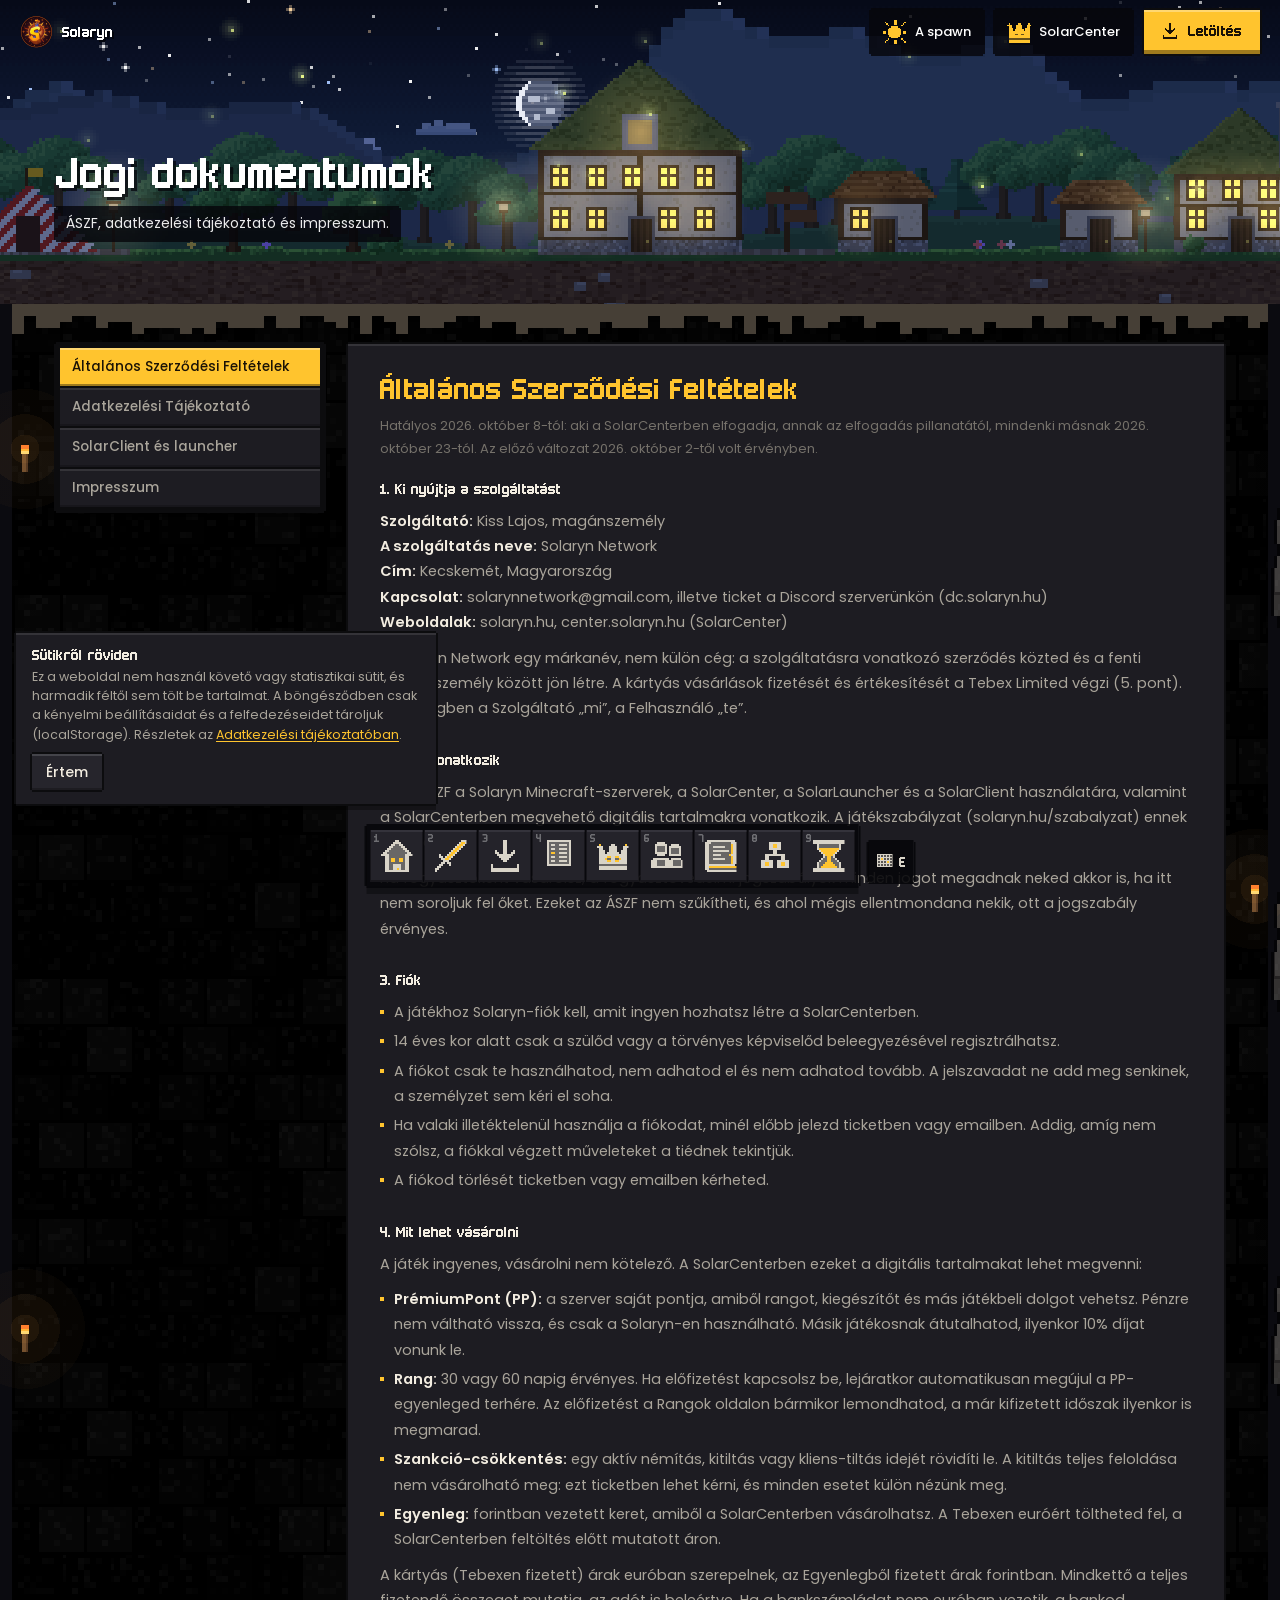
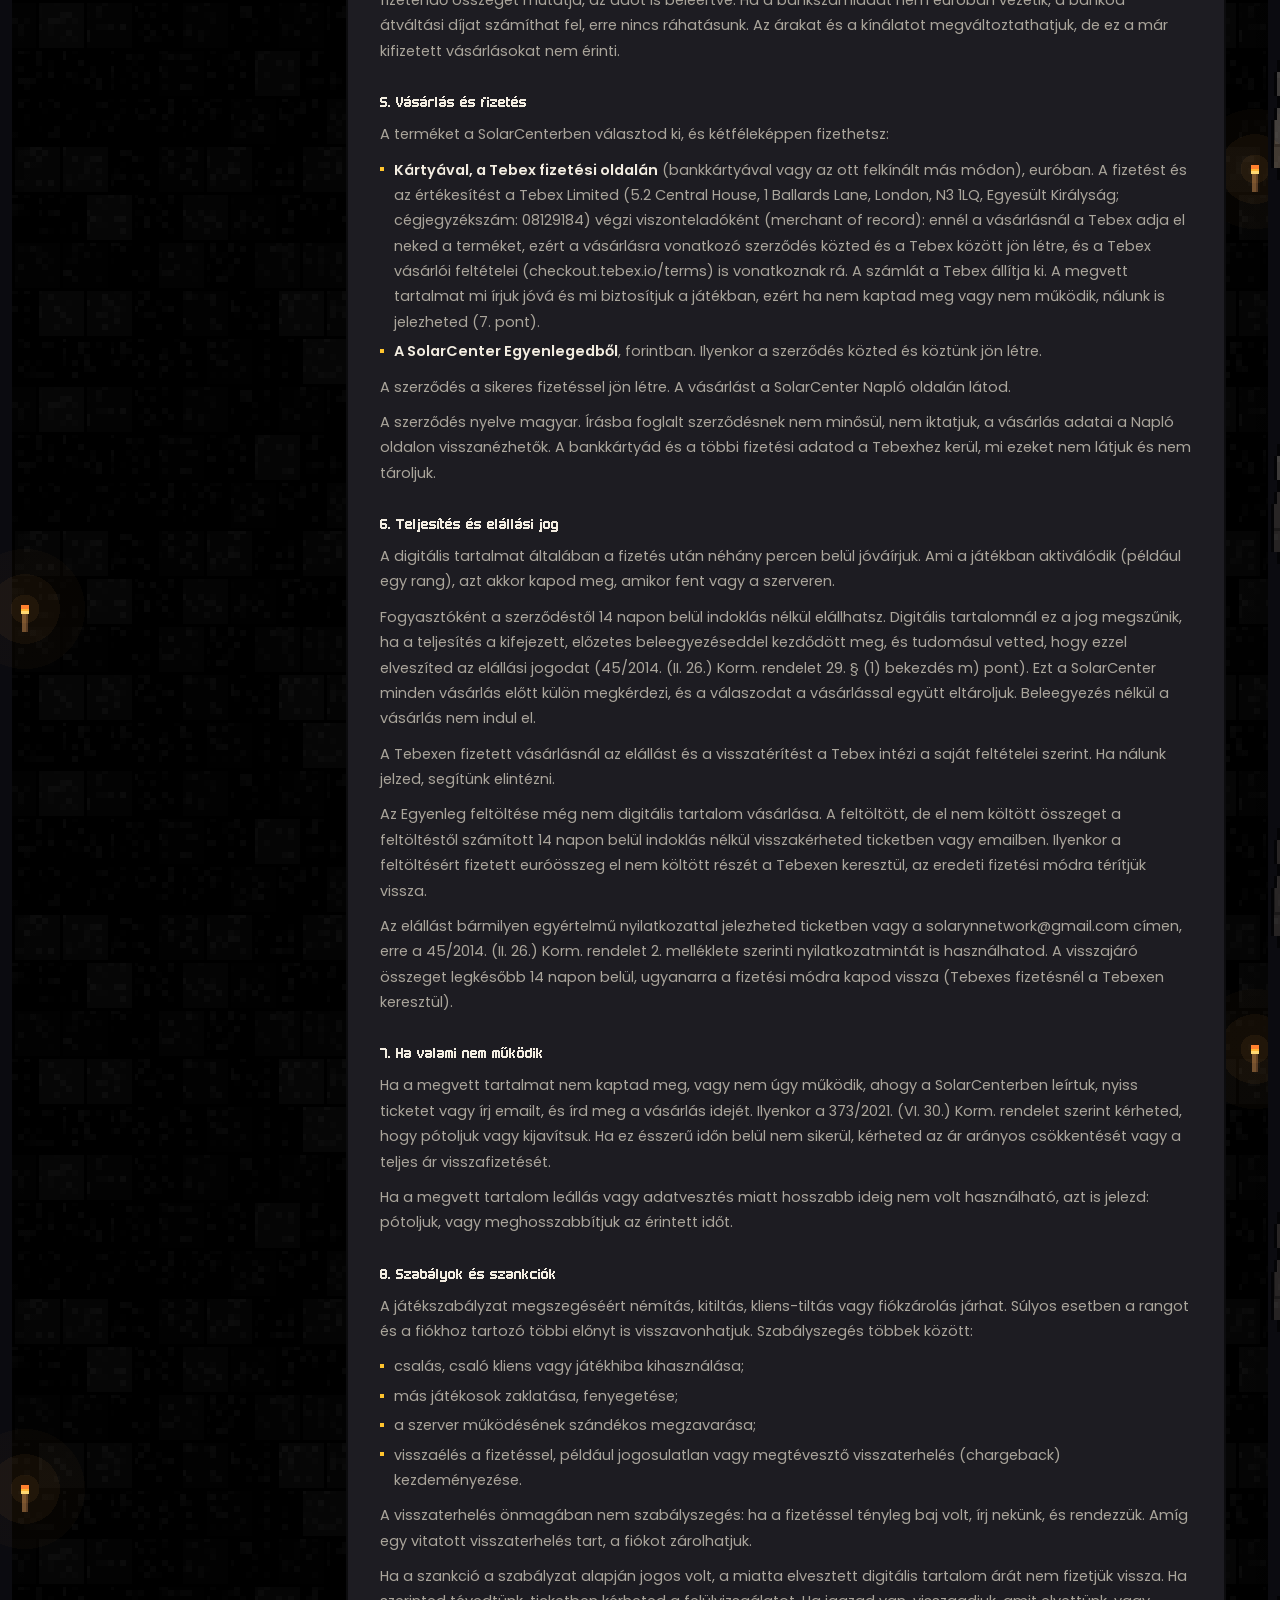
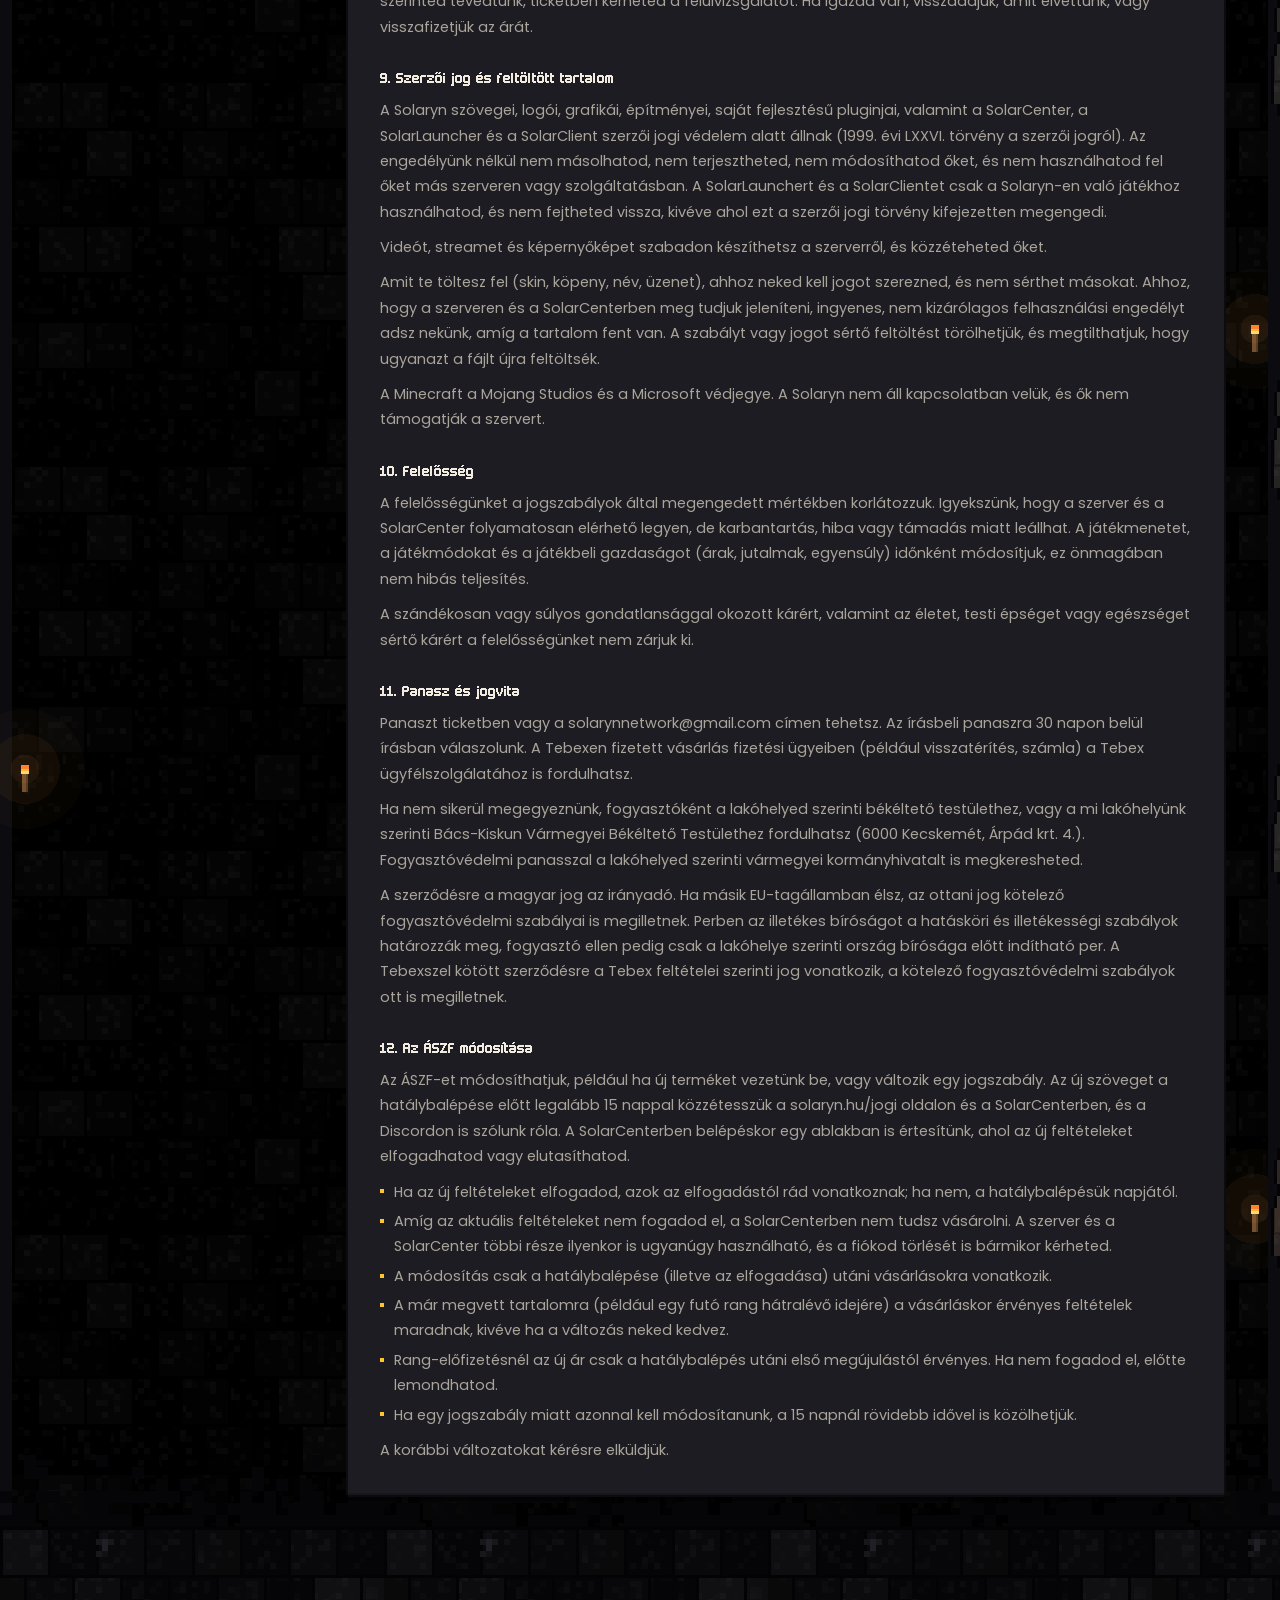
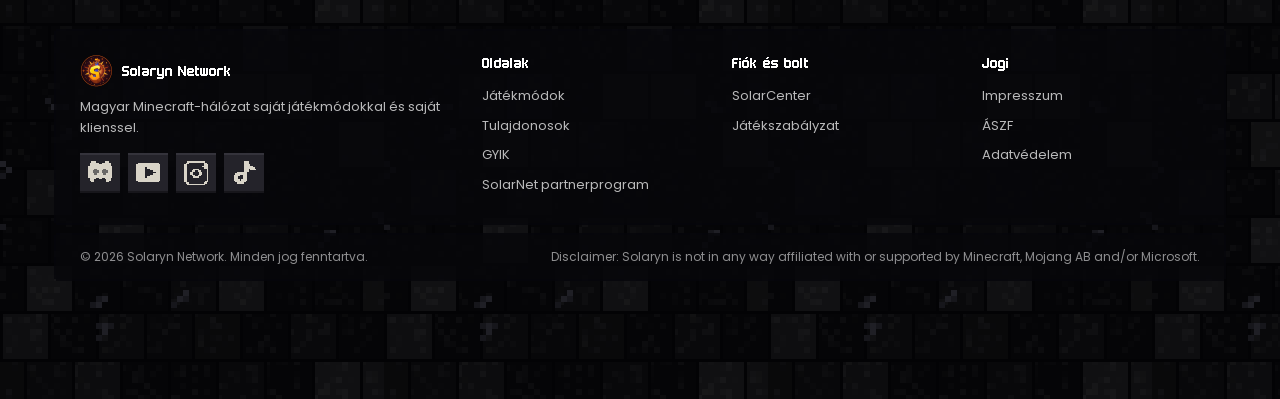
==== commit a294ff38: "Új logó: jogi oldal hivatkozásai" ====
--- a/jogi/index.html
+++ b/jogi/index.html
@@ -15,8 +15,8 @@
     <meta name="robots" content="index, follow, max-image-preview:large">
     <link rel="canonical" href="https://solaryn.hu/jogi/">
 
-    <link rel="icon" type="image/png" href="../assets/solaryn-icon.png">
-    <link rel="apple-touch-icon" href="../assets/solaryn-icon.png">
+    <link rel="icon" type="image/png" href="../assets/solaryn-icon.png?v=20261122">
+    <link rel="apple-touch-icon" href="../assets/solaryn-icon.png?v=20261122">
     <link rel="manifest" href="../site.webmanifest">
 
     <meta property="og:type" content="website">
@@ -25,12 +25,12 @@
     <meta property="og:url" content="https://solaryn.hu/jogi/">
     <meta property="og:title" content="Jogi dokumentumok - Solaryn Network">
     <meta property="og:description" content="Solaryn Network - Általános Szerződési Feltételek, Adatkezelési Tájékoztató és Impresszum.">
-    <meta property="og:image" content="https://solaryn.hu/assets/og.png">
+    <meta property="og:image" content="https://solaryn.hu/assets/og.png?v=20261122">
     <meta property="og:image:alt" content="Solaryn Network">
     <meta name="twitter:card" content="summary_large_image">
     <meta name="twitter:title" content="Jogi dokumentumok - Solaryn Network">
     <meta name="twitter:description" content="Solaryn Network - Általános Szerződési Feltételek, Adatkezelési Tájékoztató és Impresszum.">
-    <meta name="twitter:image" content="https://solaryn.hu/assets/og.png">
+    <meta name="twitter:image" content="https://solaryn.hu/assets/og.png?v=20261122">
     <link rel="preload" as="font" href="../assets/fonts/solaryn-block.woff" type="font/woff" crossorigin>
     <link rel="stylesheet" href="../block.css?v=20261106b">
     <link rel="stylesheet" href="../docs.css?v=20261106b">
@@ -53,7 +53,7 @@
 
     <header class="topbar">
         <a href="../" class="topbar-brand">
-            <img src="../assets/solaryn-icon.png" alt="" width="32" height="32">
+            <img src="../assets/solaryn-icon.png?v=20261122" alt="" width="32" height="32">
             <span>Solaryn</span>
         </a>
         <div class="topbar-spacer"></div>
@@ -330,7 +330,7 @@
         <div class="wrap">
             <div class="foot-grid">
                 <div>
-                    <a href="../" class="foot-brand"><img src="../assets/solaryn-icon.png" alt="" width="32" height="32">Solaryn Network</a>
+                    <a href="../" class="foot-brand"><img src="../assets/solaryn-icon.png?v=20261122" alt="" width="32" height="32">Solaryn Network</a>
                     <p>Magyar Minecraft-hálózat saját játékmódokkal és saját klienssel.</p>
                     <div class="foot-social">
                         <a href="https://dc.solaryn.hu" target="_blank" rel="noopener" aria-label="Discord" data-ico="discord"></a>
